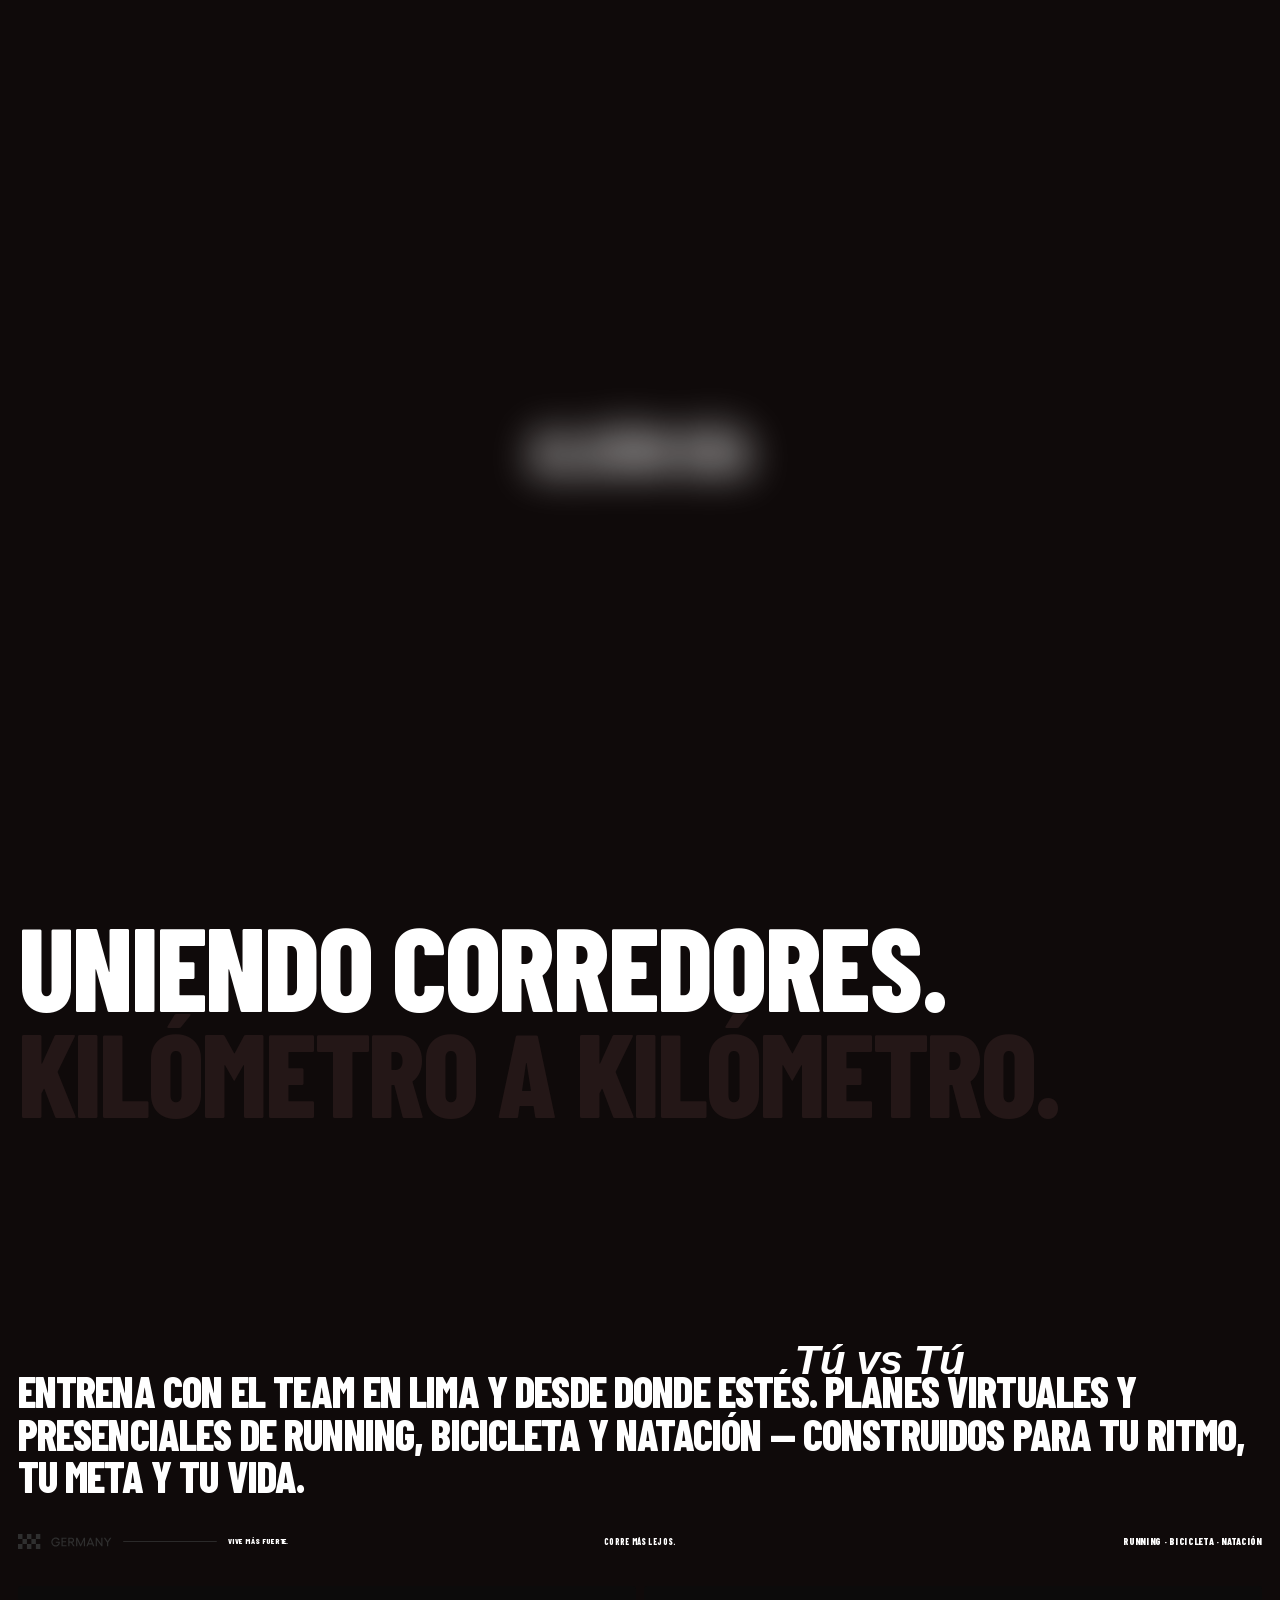
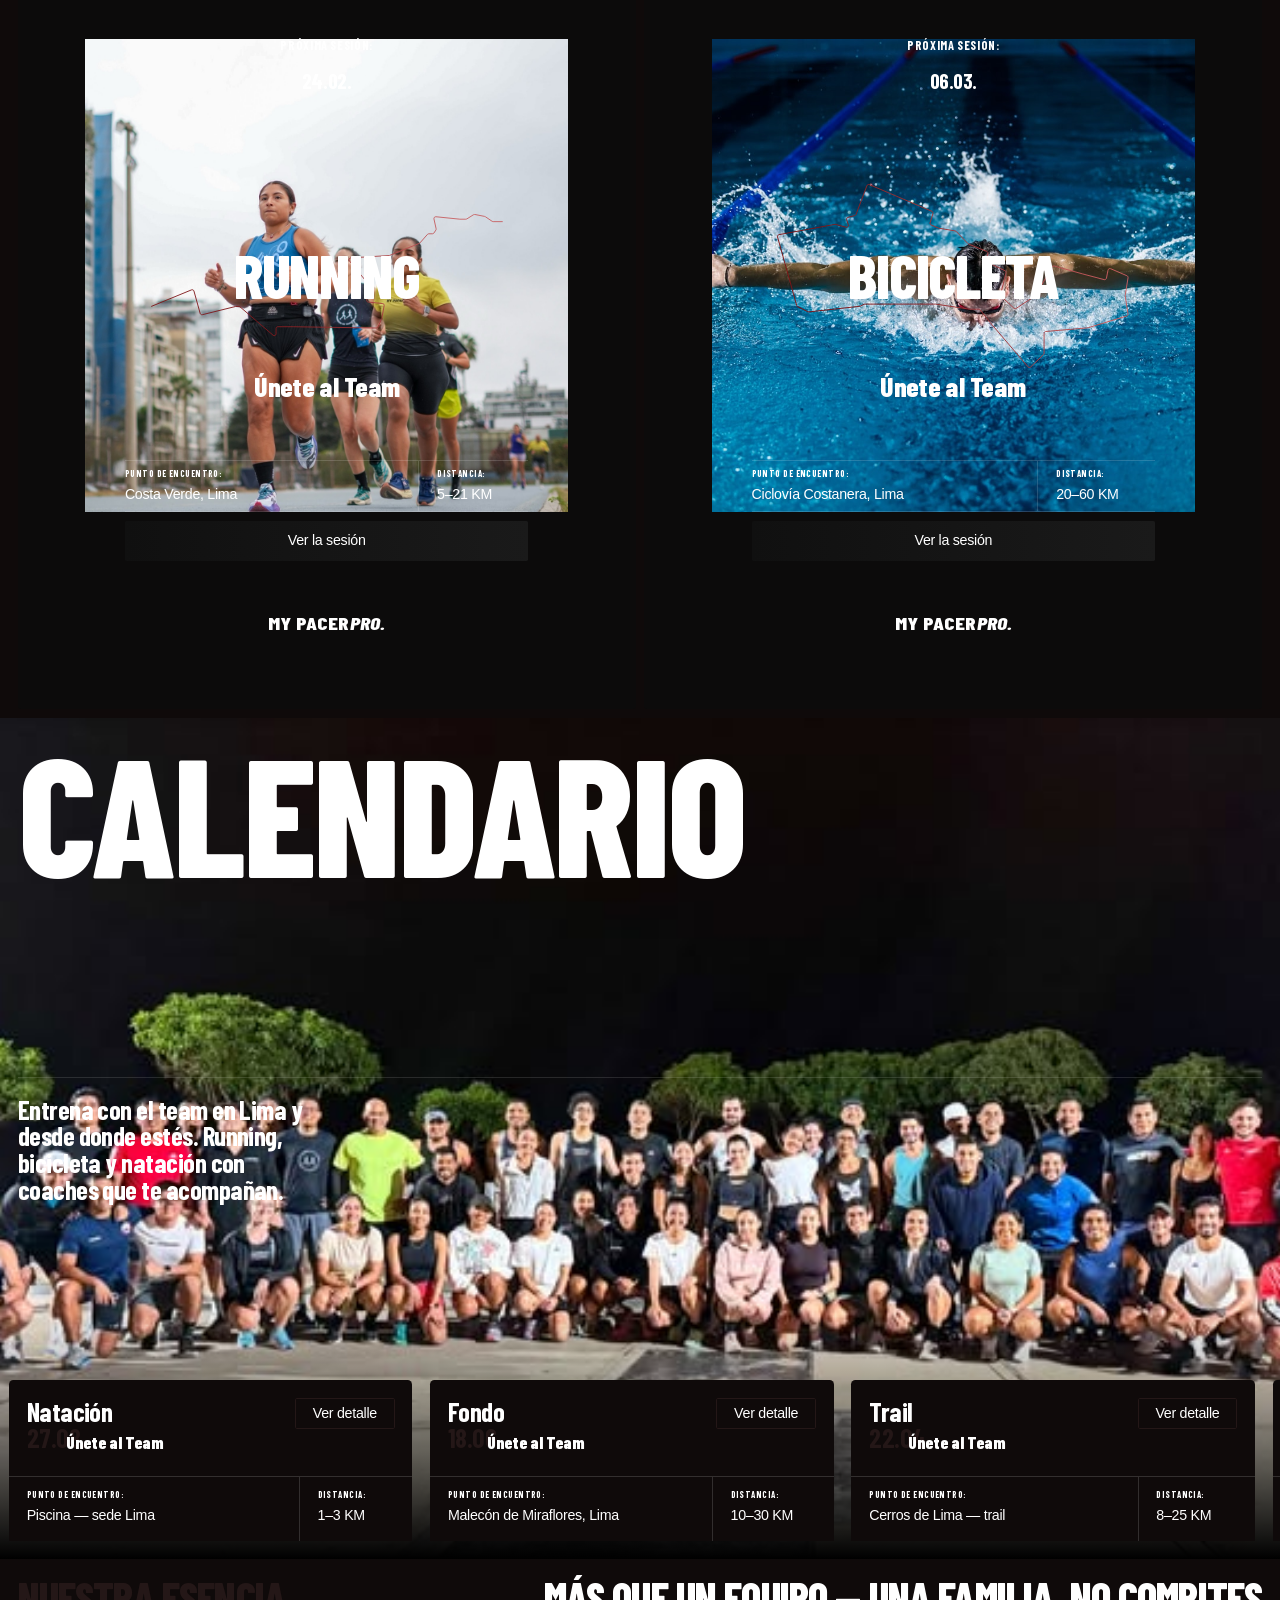
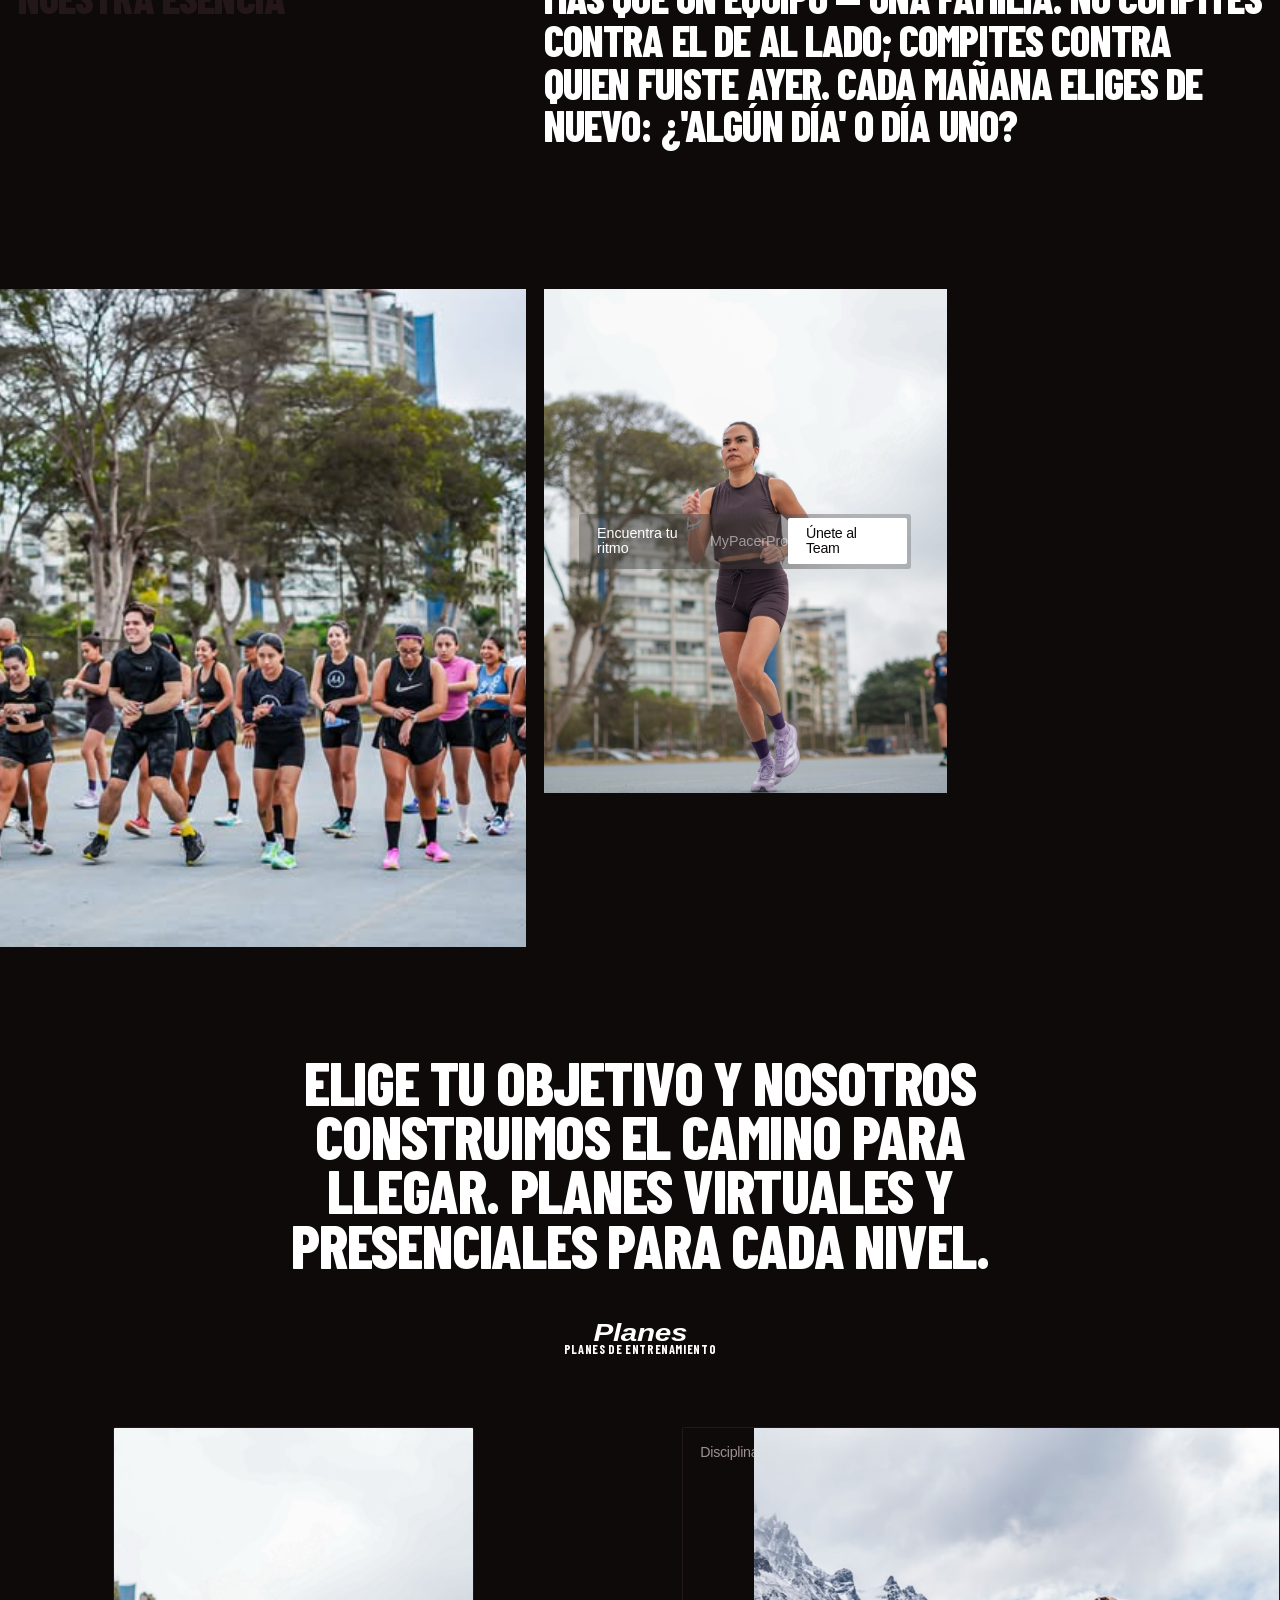
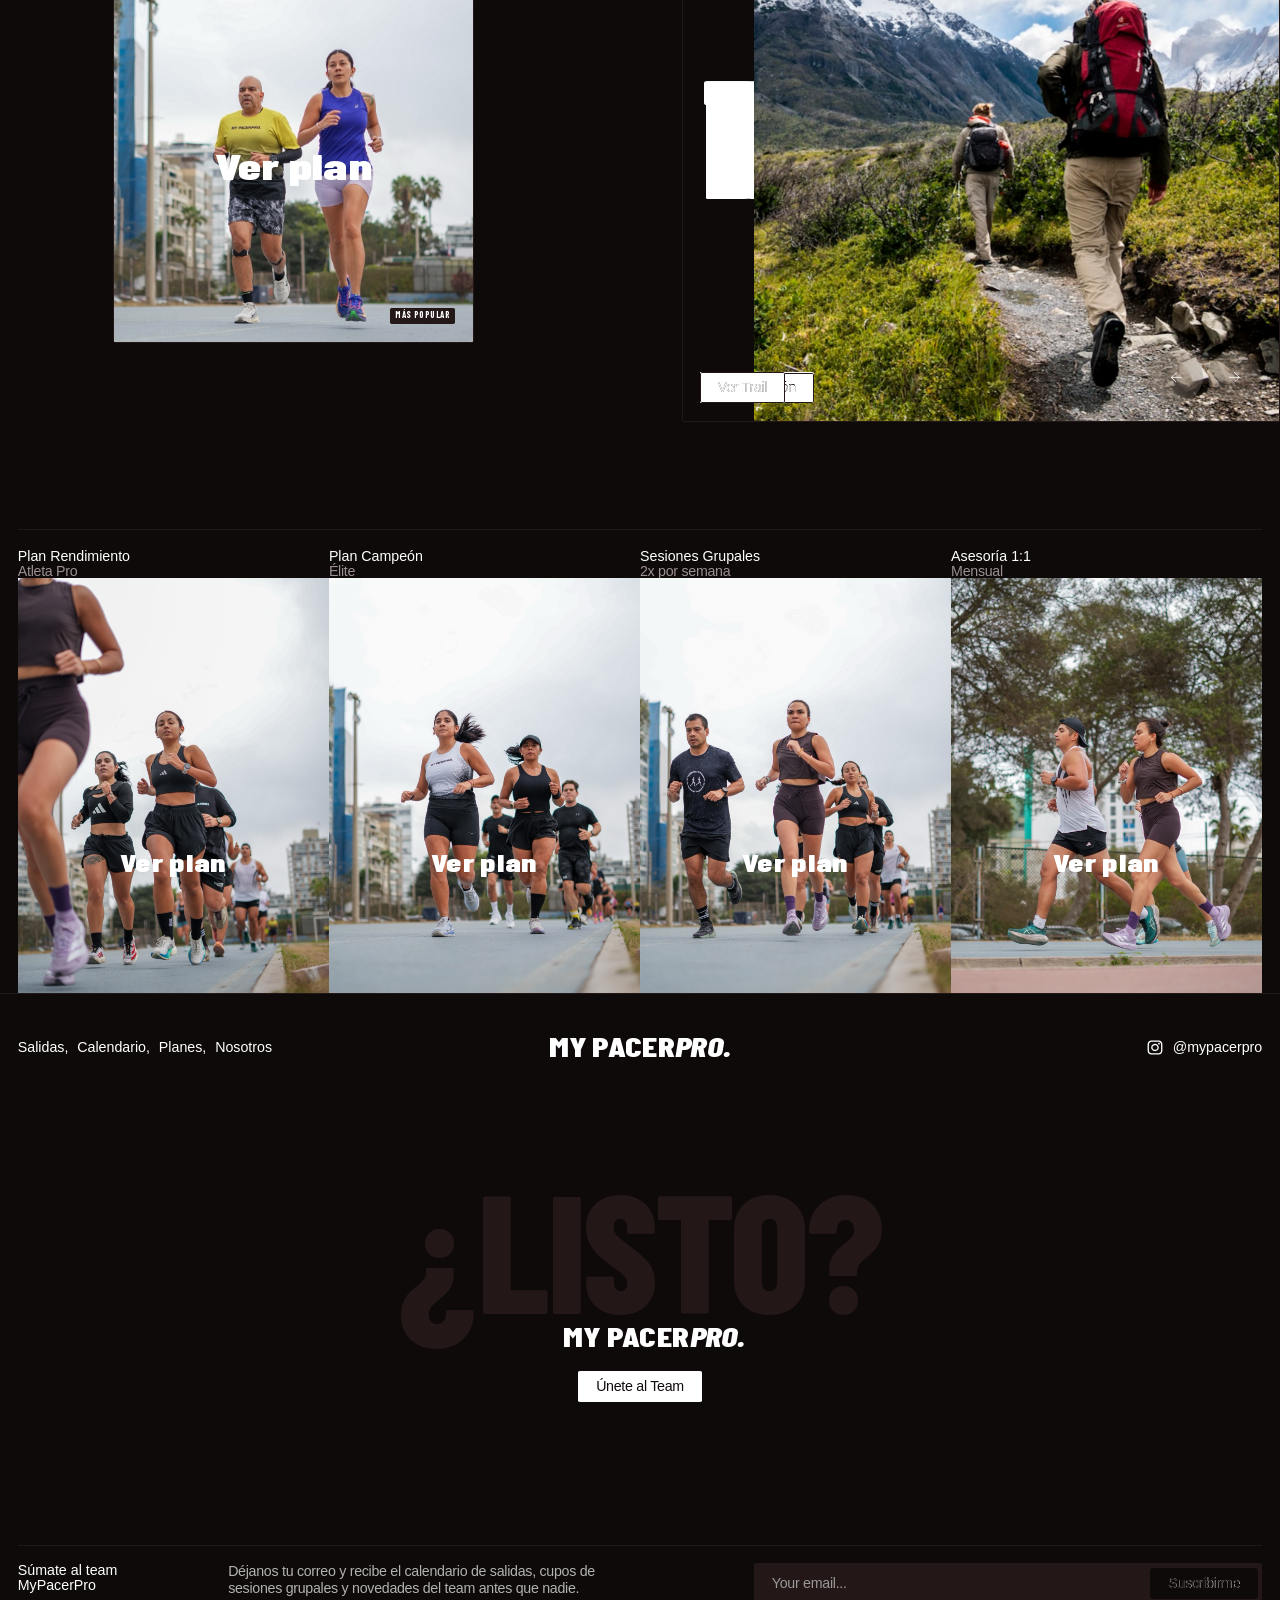
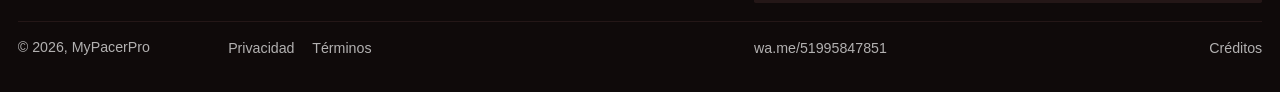
==== index.html @ 07d59f3d "Prepare for GitHub Pages Asset filenames inherited from Webflow's CDN carried spaces, parentheses, a" ====
<!doctype html>
<meta charset="utf-8">
<title>MyPacerPro</title>
<link rel="icon" type="image/svg+xml" href="brand/favicon.svg">
<meta http-equiv="refresh" content="0; url=www/index.html">
<link rel="canonical" href="www/index.html">
<style>
  html{background:#0F0A0A;color:#fff;font:16px/1.5 system-ui,sans-serif}
  body{display:grid;place-items:center;min-height:100vh;margin:0}
  a{color:#DC2626}
</style>
<p>Redirigiendo a <a href="www/index.html">MyPacerPro</a>…</p>
<script>location.replace('www/index.html');</script>
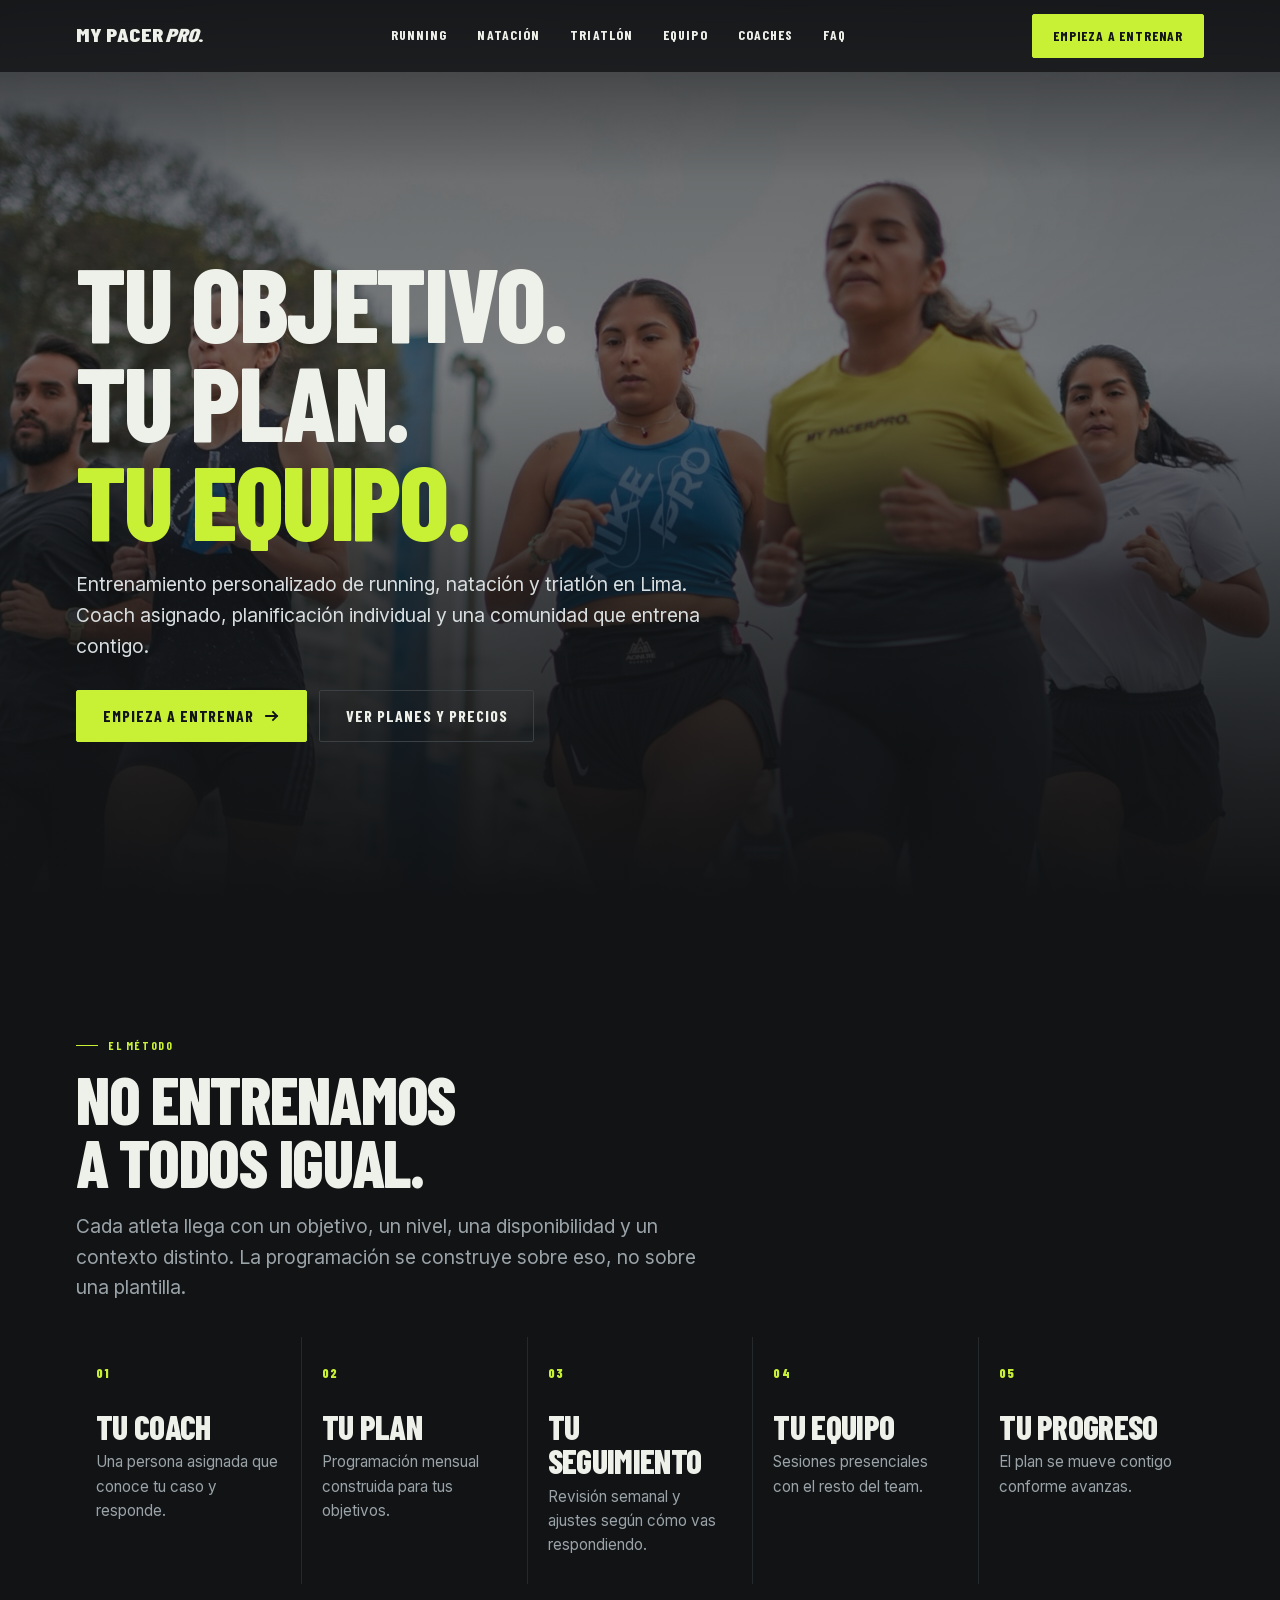
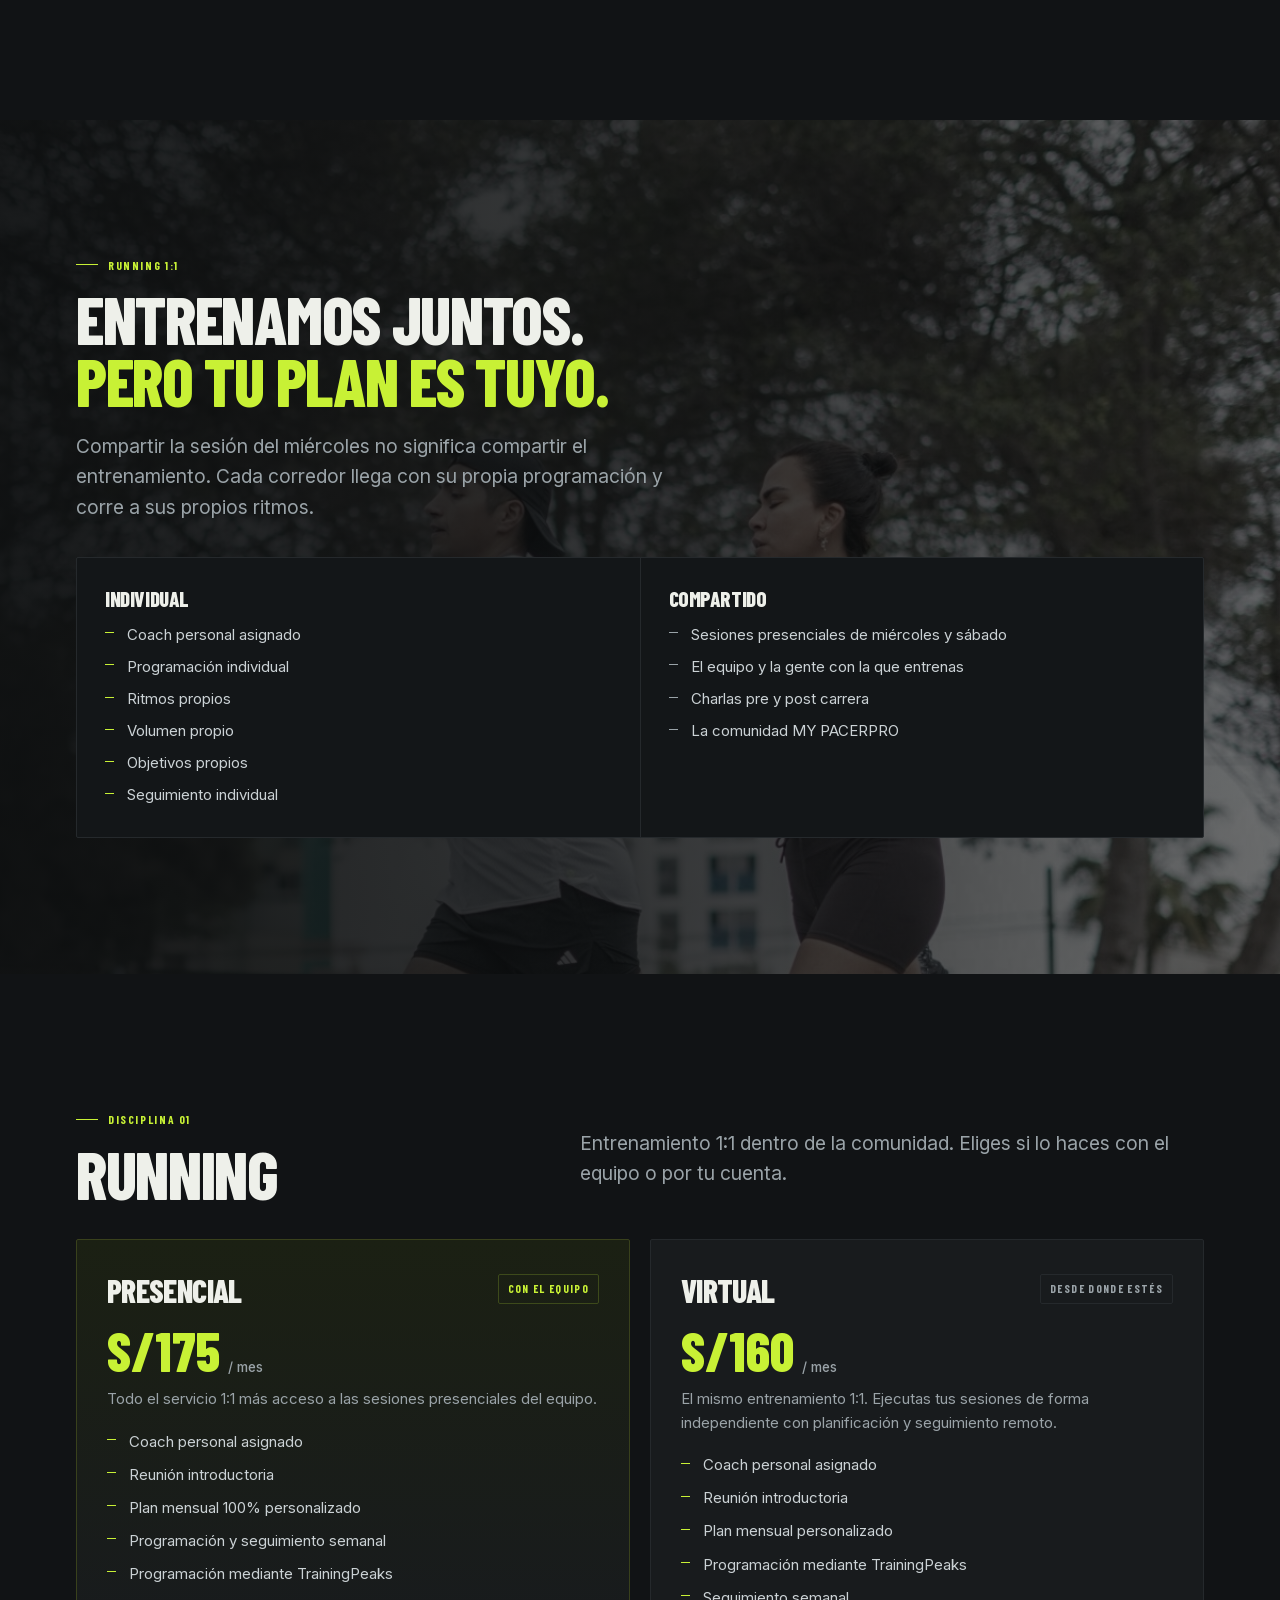
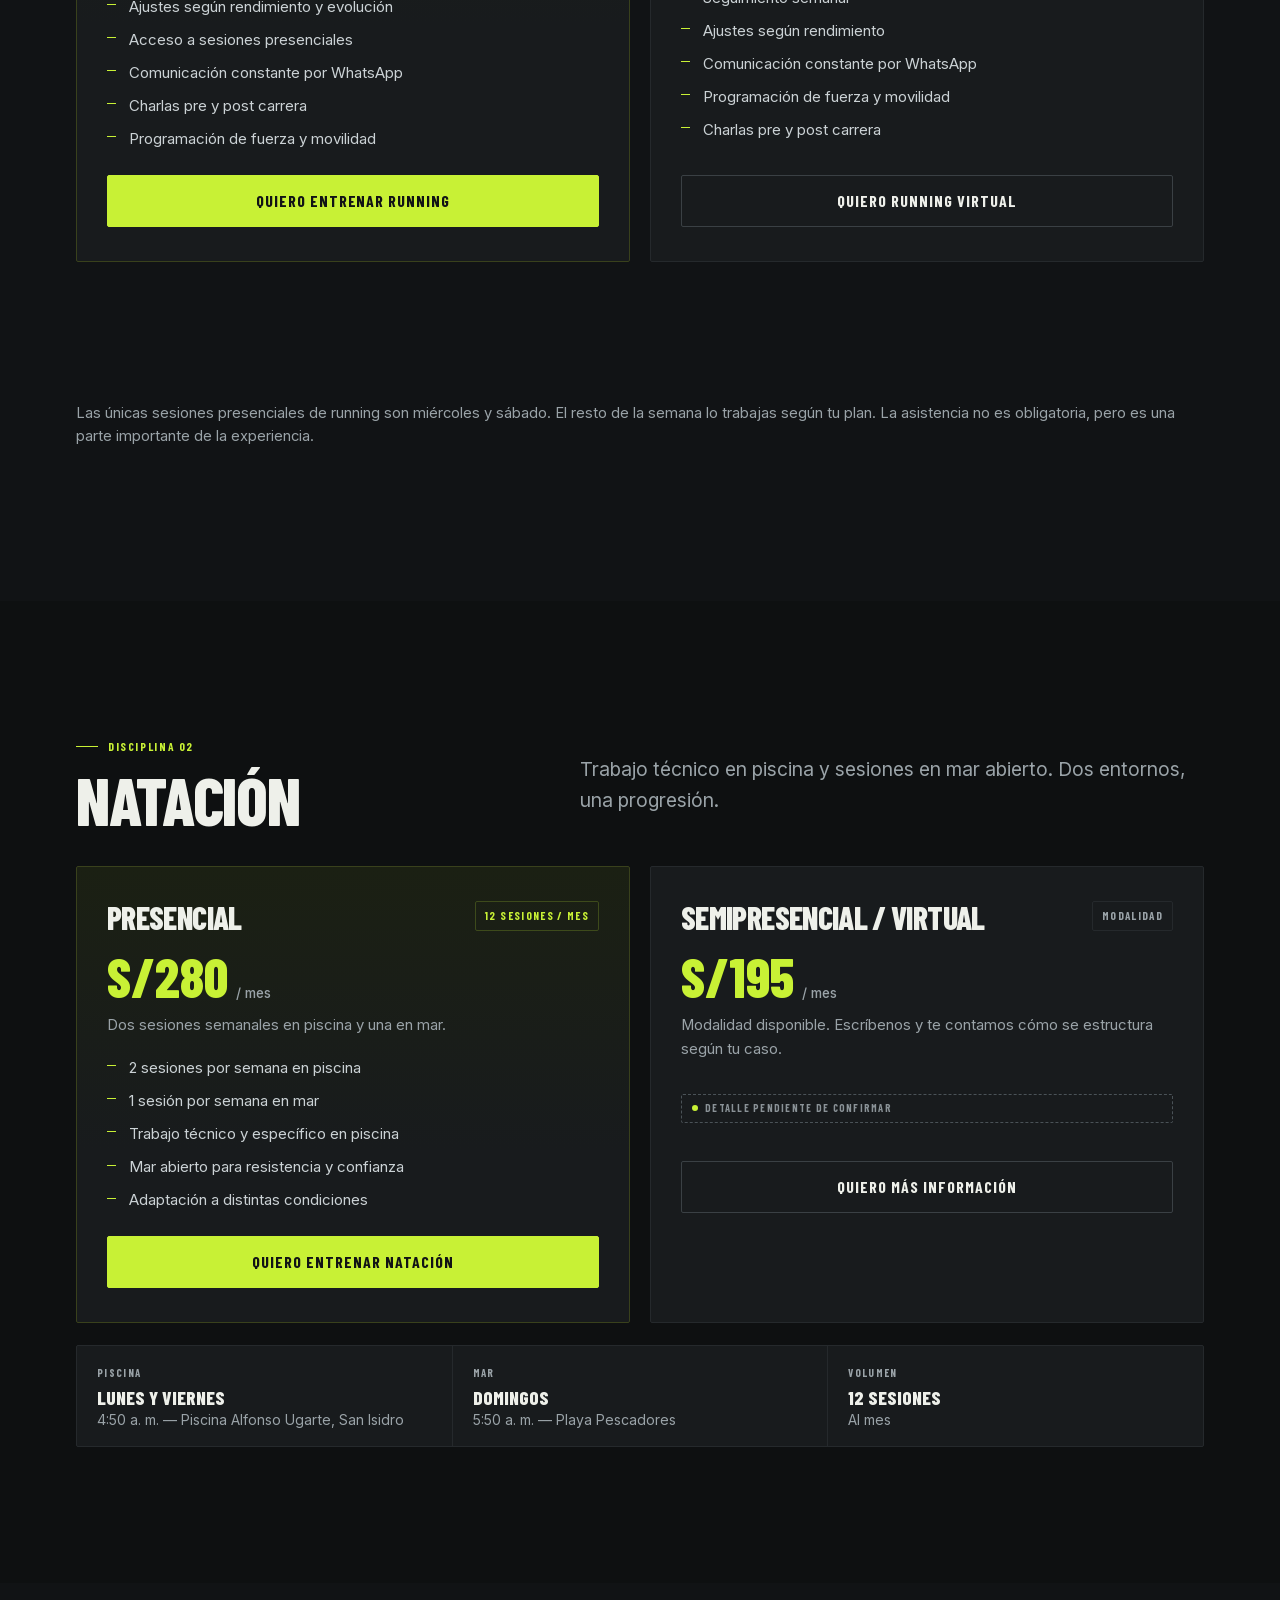
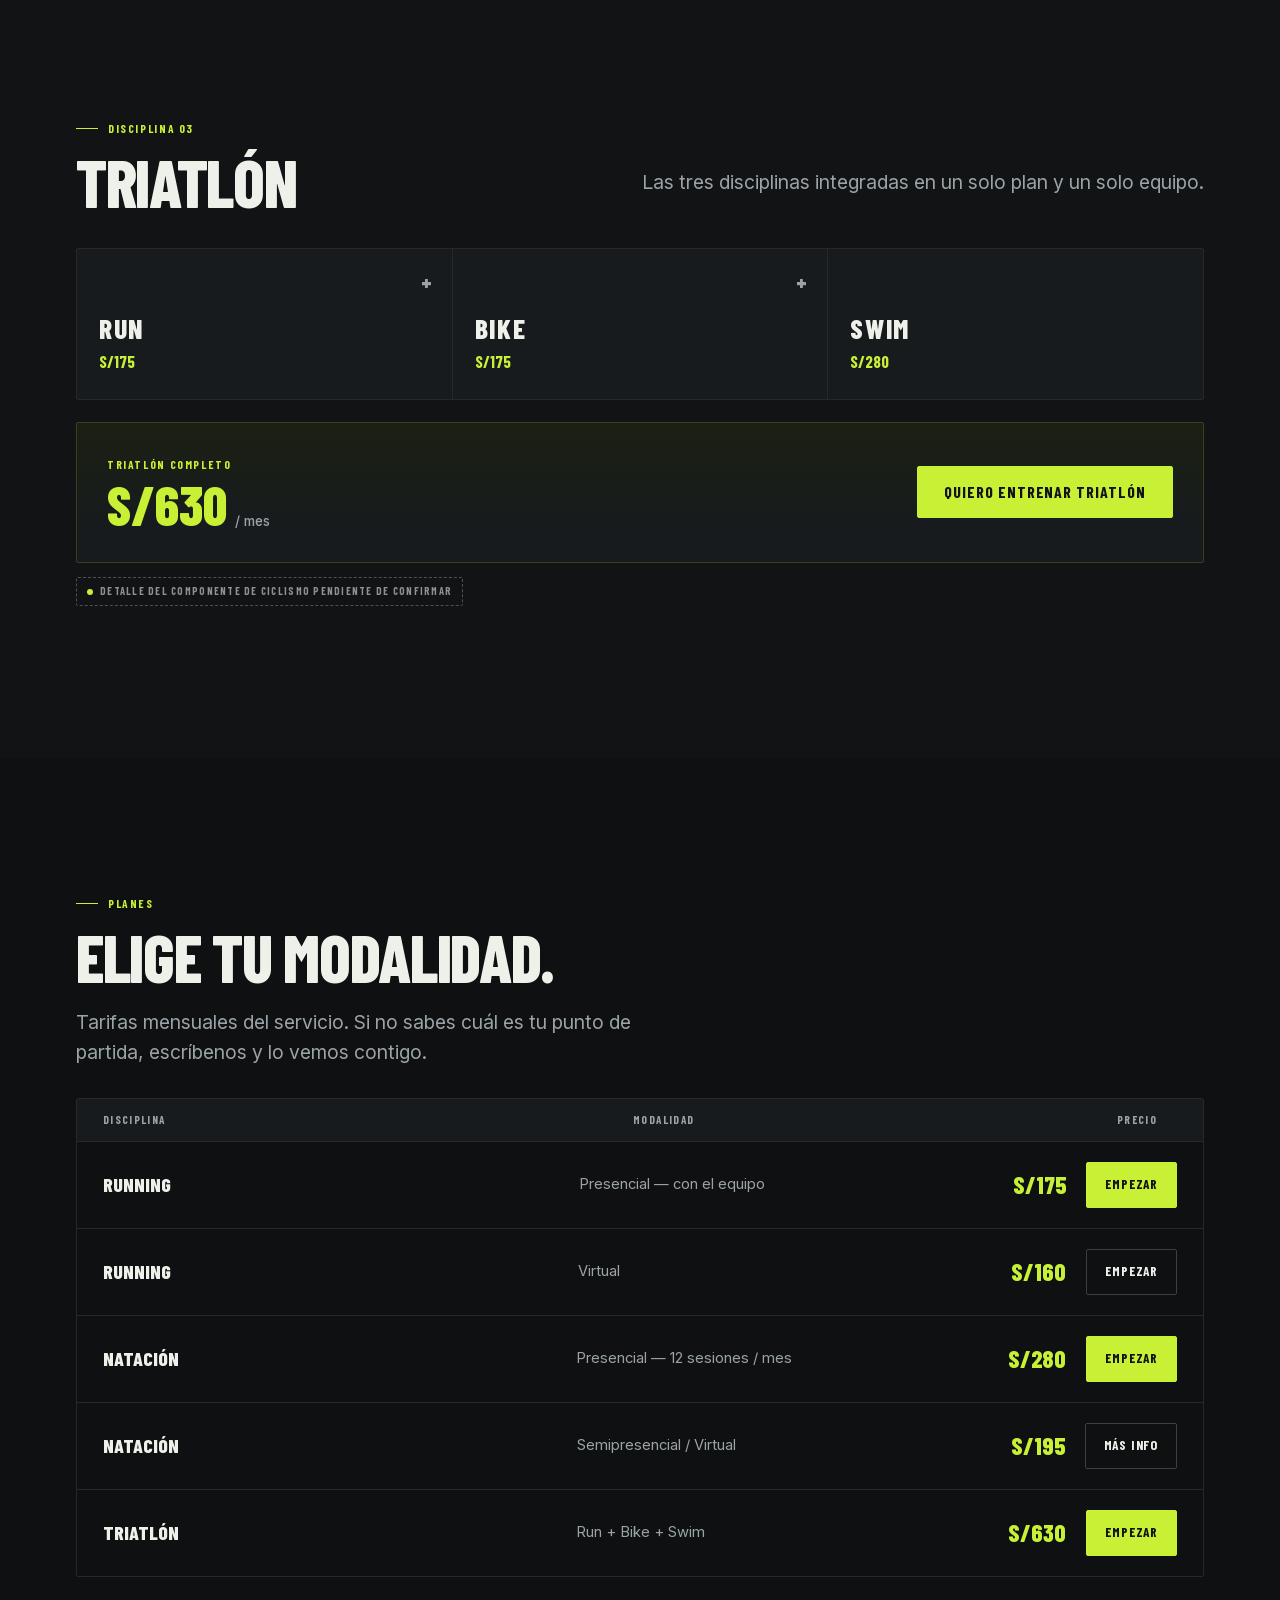
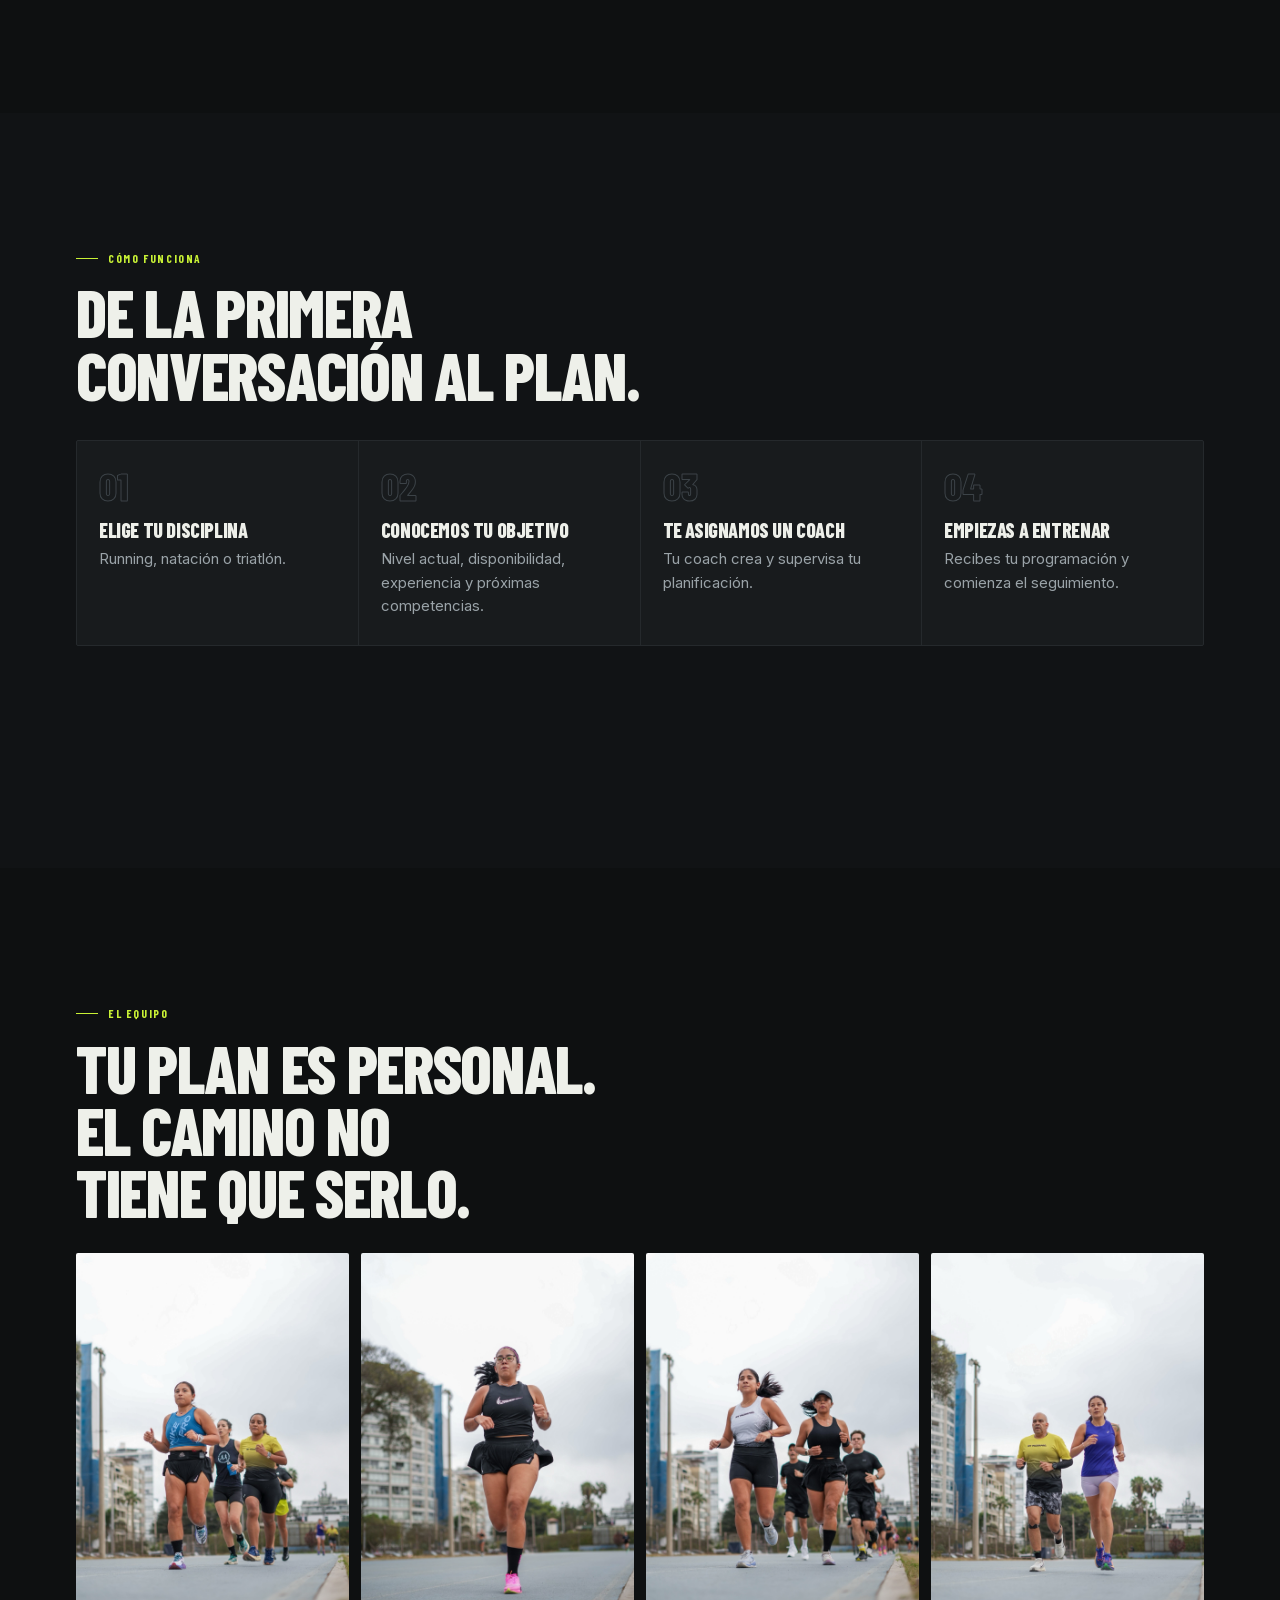
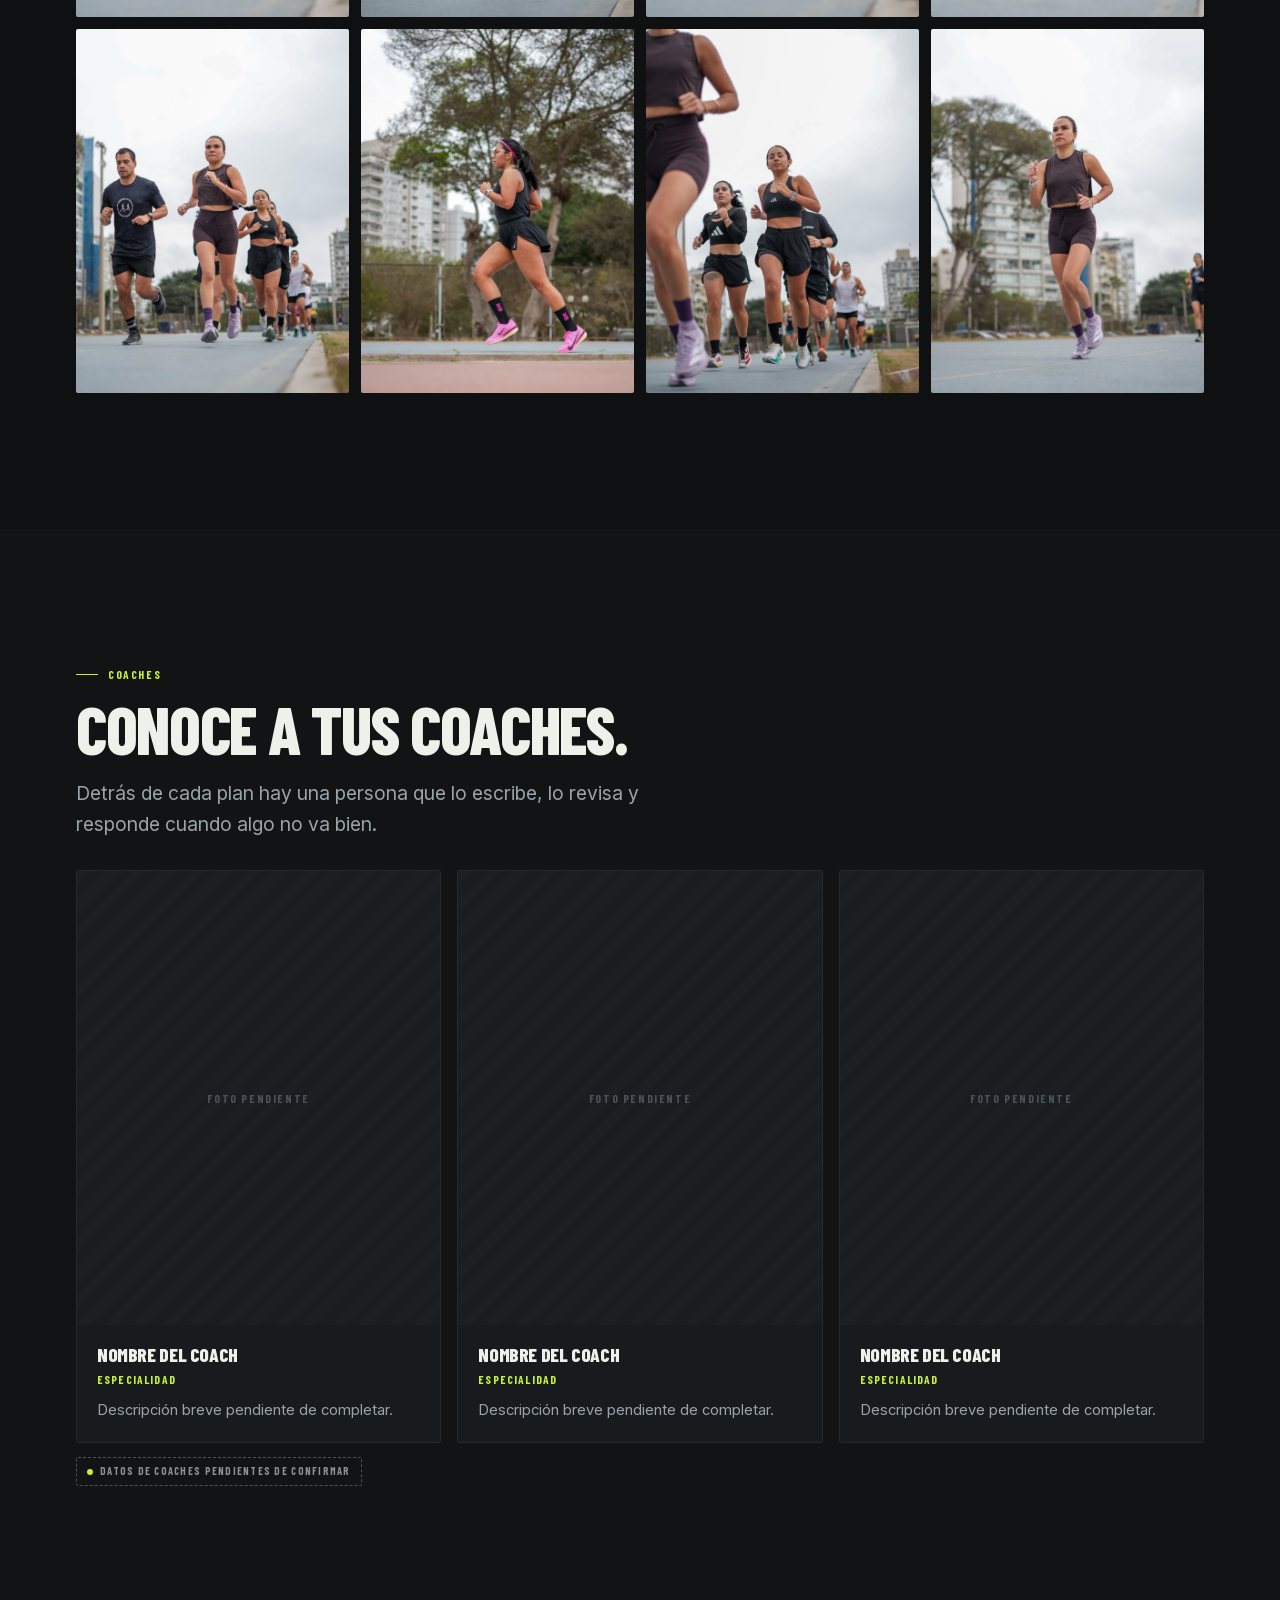
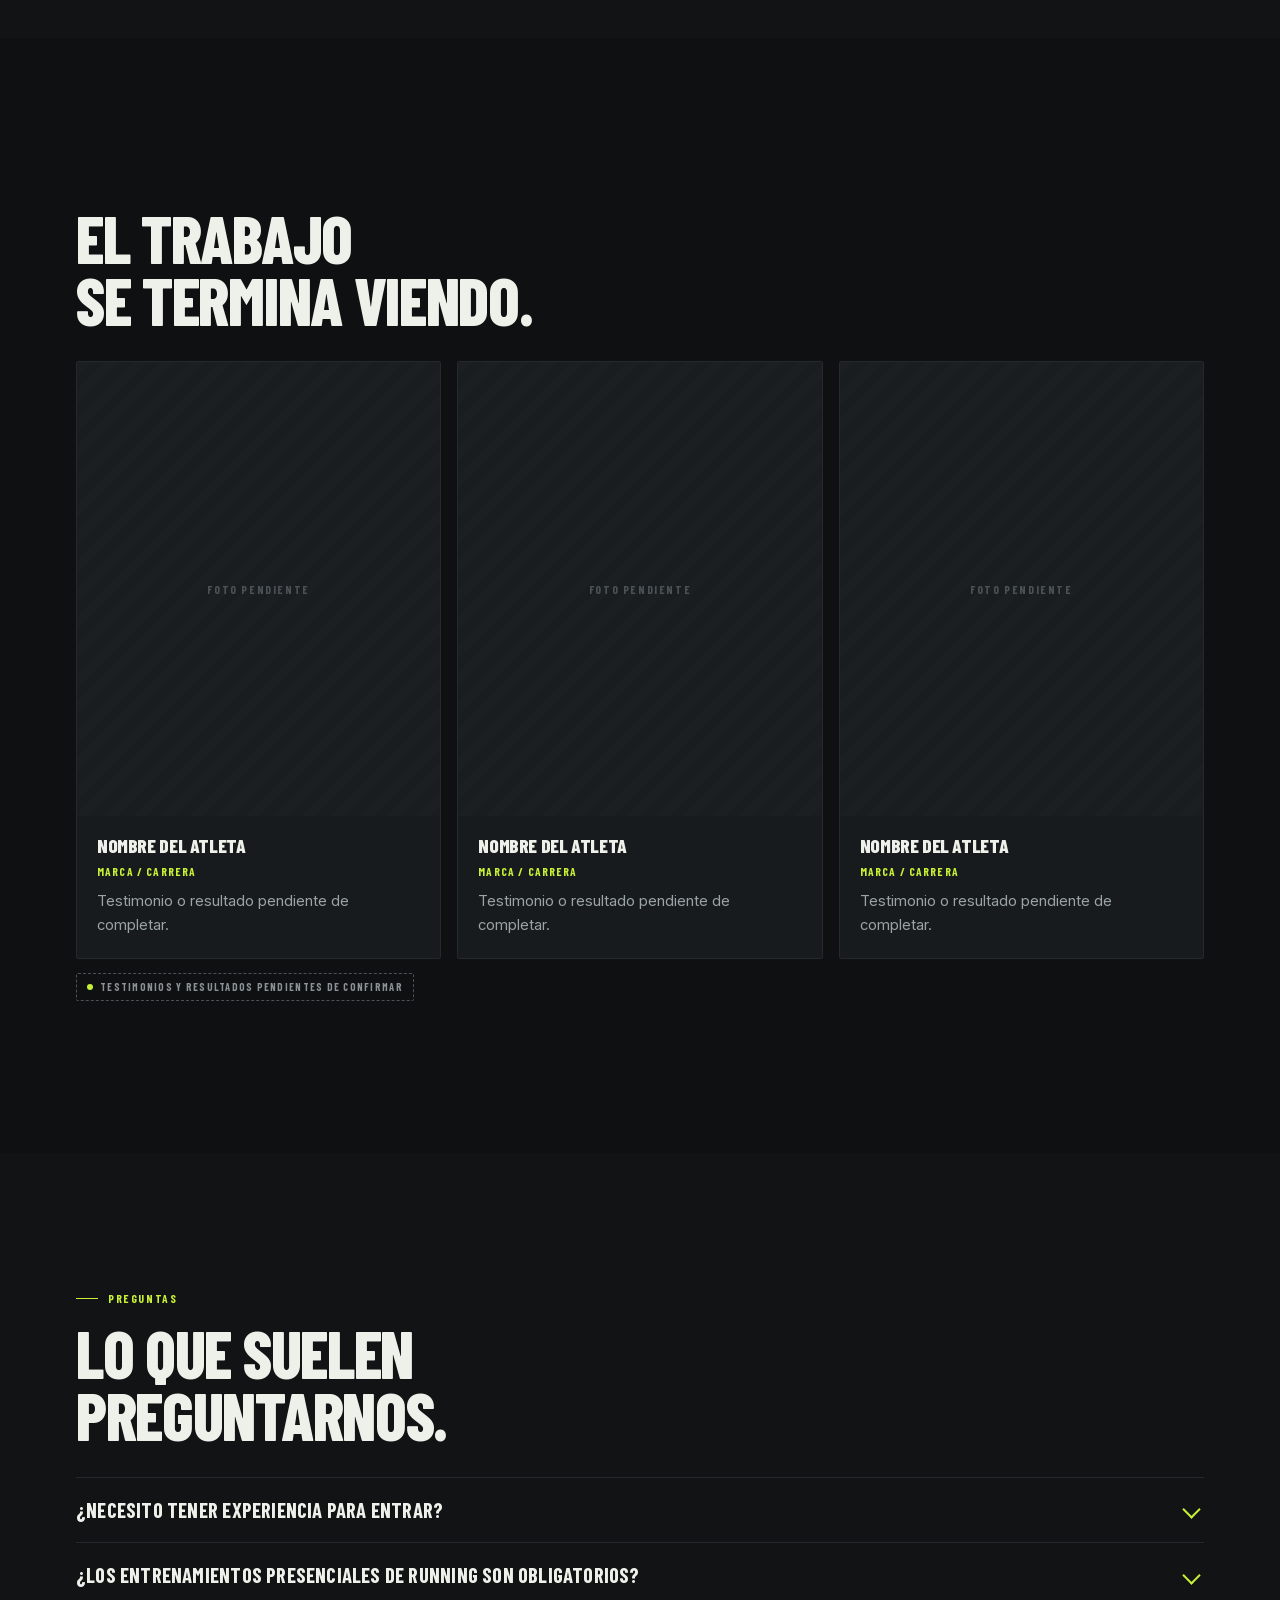
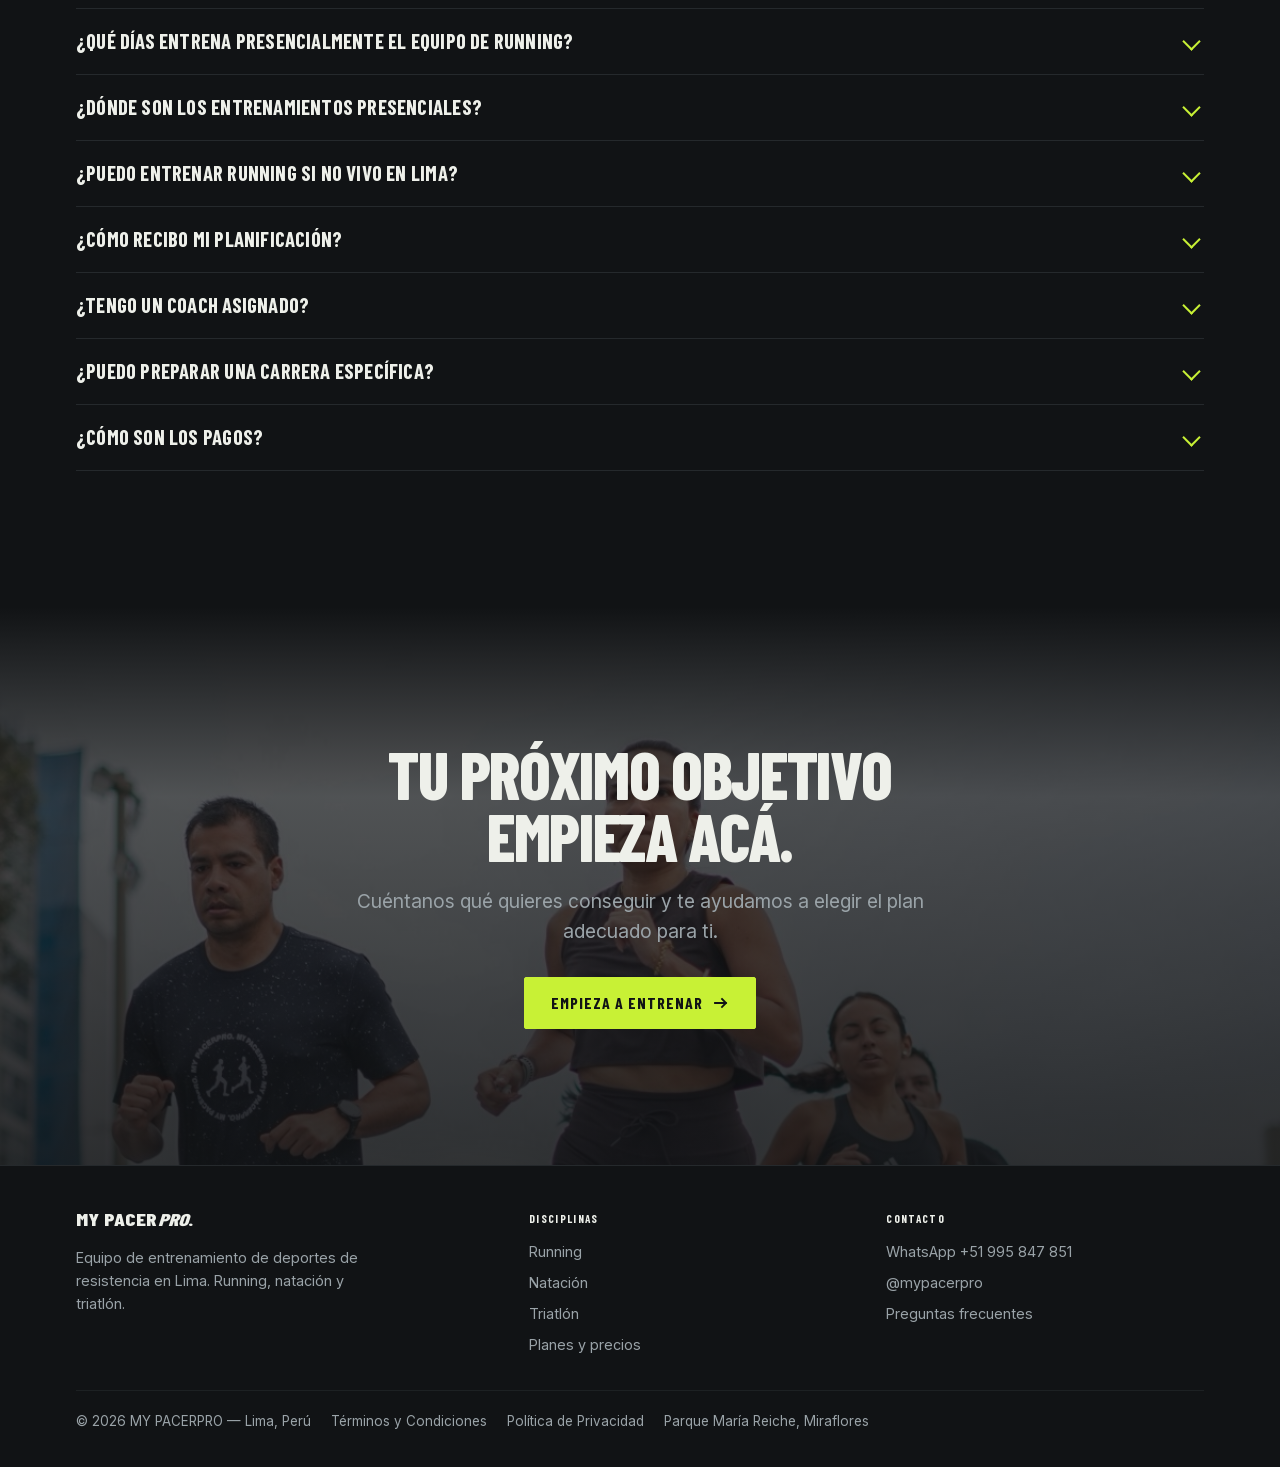
==== commit 7aee7a9e: "Publica la web oficial de MY PACERPRO Reemplaza el contenido del repositorio con la home construida " ====
--- a/index.html
+++ b/index.html
@@ -1,13 +1,540 @@
 <!doctype html>
+<html lang="es-PE">
+<head>
 <meta charset="utf-8">
-<title>MyPacerPro</title>
-<link rel="icon" type="image/svg+xml" href="brand/favicon.svg">
-<meta http-equiv="refresh" content="0; url=www/index.html">
-<link rel="canonical" href="www/index.html">
-<style>
-  html{background:#0F0A0A;color:#fff;font:16px/1.5 system-ui,sans-serif}
-  body{display:grid;place-items:center;min-height:100vh;margin:0}
-  a{color:#DC2626}
-</style>
-<p>Redirigiendo a <a href="www/index.html">MyPacerPro</a>…</p>
-<script>location.replace('www/index.html');</script>
+<meta name="viewport" content="width=device-width, initial-scale=1, viewport-fit=cover">
+<title>MY PACERPRO — Entrenamiento de running, natación y triatlón en Lima</title>
+<meta name="description" content="Coach personal, plan individual y entrenamientos presenciales en Lima. Running, natación y triatlón con programación 1:1, seguimiento semanal y una comunidad que entrena contigo.">
+<meta name="theme-color" content="#111315">
+<link rel="icon" type="image/svg+xml" href="assets/img/favicon.svg">
+<link rel="canonical" href="https://www.mypacerpro.com/">
+
+<meta property="og:type" content="website">
+<meta property="og:locale" content="es_PE">
+<meta property="og:site_name" content="MY PACERPRO">
+<meta property="og:title" content="MY PACERPRO — Entrenamiento de running, natación y triatlón en Lima">
+<meta property="og:description" content="Coach personal, plan individual y entrenamientos presenciales en Lima. No entrenamos a todos igual.">
+<meta property="og:url" content="https://www.mypacerpro.com/">
+<meta property="og:image" content="https://www.mypacerpro.com/assets/img/mpp-hero.jpg">
+<meta name="twitter:card" content="summary_large_image">
+<meta name="twitter:title" content="MY PACERPRO — Running, natación y triatlón en Lima">
+<meta name="twitter:description" content="Coach personal, plan individual y entrenamientos presenciales en Lima.">
+<meta name="twitter:image" content="https://www.mypacerpro.com/assets/img/mpp-hero.jpg">
+
+<link rel="preload" as="font" type="font/woff2" href="assets/fonts/barlowcondensed-800.woff2" crossorigin>
+<link rel="preload" as="font" type="font/woff2" href="assets/fonts/inter-400.woff2" crossorigin>
+<link rel="preload" as="image" href="assets/img/mpp-hero.jpg" fetchpriority="high">
+<link rel="stylesheet" href="assets/style.css">
+
+<script type="application/ld+json">
+{
+  "@context":"https://schema.org",
+  "@type":"SportsActivityLocation",
+  "name":"MY PACERPRO",
+  "description":"Equipo de entrenamiento de deportes de resistencia en Lima: running, natación y triatlón con coach personal y plan individual.",
+  "url":"https://www.mypacerpro.com/",
+  "telephone":"+51995847851",
+  "sameAs":["https://www.instagram.com/mypacerpro/"],
+  "areaServed":{"@type":"City","name":"Lima","address":{"@type":"PostalAddress","addressCountry":"PE"}},
+  "location":[
+    {"@type":"Place","name":"Parque María Reiche","address":{"@type":"PostalAddress","addressLocality":"Miraflores","addressRegion":"Lima","addressCountry":"PE"}},
+    {"@type":"Place","name":"Piscina Alfonso Ugarte","address":{"@type":"PostalAddress","addressLocality":"San Isidro","addressRegion":"Lima","addressCountry":"PE"}},
+    {"@type":"Place","name":"Playa Pescadores","address":{"@type":"PostalAddress","addressLocality":"Lima","addressCountry":"PE"}}
+  ],
+  "makesOffer":[
+    {"@type":"Offer","name":"Running presencial","price":"175","priceCurrency":"PEN"},
+    {"@type":"Offer","name":"Running virtual","price":"160","priceCurrency":"PEN"},
+    {"@type":"Offer","name":"Natación presencial","price":"280","priceCurrency":"PEN"},
+    {"@type":"Offer","name":"Natación semipresencial","price":"195","priceCurrency":"PEN"},
+    {"@type":"Offer","name":"Triatlón","price":"630","priceCurrency":"PEN"}
+  ]
+}
+</script>
+</head>
+<body>
+
+<a class="skip" href="#main">Saltar al contenido</a>
+
+<!-- ============================ NAV ============================ -->
+<header class="nav" id="nav">
+  <div class="wrap">
+    <a class="nav-logo" href="#top" aria-label="MY PACERPRO — inicio">
+      <img src="assets/img/logo.svg" alt="MY PACERPRO" width="560" height="96">
+    </a>
+
+    <nav class="nav-links" aria-label="Principal">
+      <a href="#running">Running</a>
+      <a href="#natacion">Natación</a>
+      <a href="#triatlon">Triatlón</a>
+      <a href="#comunidad">Equipo</a>
+      <a href="#coaches">Coaches</a>
+      <a href="#faq">FAQ</a>
+    </nav>
+
+    <a class="btn btn-primary nav-cta" href="https://wa.me/51995847851?text=Hola%20MY%20PACERPRO%2C%20quiero%20empezar%20a%20entrenar." target="_blank" rel="noopener">Empieza a entrenar</a>
+
+    <button class="burger" id="burger" aria-expanded="false" aria-controls="menu" aria-label="Abrir menú">
+      <span></span><span></span><span></span>
+    </button>
+  </div>
+</header>
+
+<div class="menu" id="menu" hidden>
+  <nav aria-label="Menú móvil">
+    <a href="#running">Running</a>
+    <a href="#natacion">Natación</a>
+    <a href="#triatlon">Triatlón</a>
+    <a href="#planes">Planes</a>
+    <a href="#comunidad">Equipo</a>
+    <a href="#coaches">Coaches</a>
+    <a href="#faq">FAQ</a>
+  </nav>
+  <div class="menu-foot">
+    <a class="btn btn-primary" href="https://wa.me/51995847851?text=Hola%20MY%20PACERPRO%2C%20quiero%20empezar%20a%20entrenar." target="_blank" rel="noopener">Empieza a entrenar</a>
+    <a class="btn btn-ghost" href="https://www.instagram.com/mypacerpro/" target="_blank" rel="noopener">@mypacerpro</a>
+  </div>
+</div>
+
+<main id="main">
+
+<!-- ============================ HERO ============================ -->
+<section class="hero" id="top">
+  <div class="hero-media">
+    <img src="assets/img/mpp-hero.jpg" alt="Atletas de MY PACERPRO entrenando en grupo en la Costa Verde, Lima" width="1500" height="2000" fetchpriority="high">
+  </div>
+  <div class="wrap hero-inner">
+    <h1 class="rise">Tu objetivo.<br>Tu plan.<br><em>Tu equipo.</em></h1>
+    <p class="lede rise d1">Entrenamiento personalizado de running, natación y triatlón en Lima. Coach asignado, planificación individual y una comunidad que entrena contigo.</p>
+    <div class="hero-actions rise d2">
+      <a class="btn btn-primary btn-block" href="https://wa.me/51995847851?text=Hola%20MY%20PACERPRO%2C%20quiero%20empezar%20a%20entrenar." target="_blank" rel="noopener">
+        Empieza a entrenar
+        <svg class="arrow" viewBox="0 0 16 16" fill="none" aria-hidden="true"><path d="M2 8h11M9 4l4 4-4 4" stroke="currentColor" stroke-width="1.8" stroke-linecap="square"/></svg>
+      </a>
+      <a class="btn btn-ghost btn-block" href="#planes">Ver planes y precios</a>
+    </div>
+    <p class="hero-disc rise d3"><b>Running</b> <i>·</i> <b>Natación</b> <i>·</i> <b>Triatlón</b></p>
+  </div>
+</section>
+
+<!-- ============================ MÉTODO ============================ -->
+<section class="band" id="metodo">
+  <div class="wrap">
+    <p class="kicker rise">El método</p>
+    <h2 class="rise">No entrenamos<br>a todos igual.</h2>
+    <p class="lede rise d1" style="margin-top:18px">Cada atleta llega con un objetivo, un nivel, una disponibilidad y un contexto distinto. La programación se construye sobre eso, no sobre una plantilla.</p>
+
+    <ol class="flow rise d2">
+      <li><span class="n">01</span><div><h3>Tu coach</h3><p>Una persona asignada que conoce tu caso y responde.</p></div></li>
+      <li><span class="n">02</span><div><h3>Tu plan</h3><p>Programación mensual construida para tus objetivos.</p></div></li>
+      <li><span class="n">03</span><div><h3>Tu seguimiento</h3><p>Revisión semanal y ajustes según cómo vas respondiendo.</p></div></li>
+      <li><span class="n">04</span><div><h3>Tu equipo</h3><p>Sesiones presenciales con el resto del team.</p></div></li>
+      <li><span class="n">05</span><div><h3>Tu progreso</h3><p>El plan se mueve contigo conforme avanzas.</p></div></li>
+    </ol>
+  </div>
+</section>
+
+<!-- ============================ 1:1 ============================ -->
+<section class="band solo" id="uno-a-uno">
+  <div class="solo-media">
+    <img src="assets/img/mpp-pair-side.jpg" alt="Dos corredoras de MY PACERPRO entrenando juntas a ritmo conversado" width="1200" height="1600" loading="lazy">
+  </div>
+  <div class="wrap">
+    <p class="kicker rise">Running 1:1</p>
+    <h2 class="rise">Entrenamos juntos.<br><em>Pero tu plan es tuyo.</em></h2>
+    <p class="lede rise d1" style="margin-top:18px">Compartir la sesión del miércoles no significa compartir el entrenamiento. Cada corredor llega con su propia programación y corre a sus propios ritmos.</p>
+
+    <div class="split rise d2">
+      <div>
+        <h3>Individual</h3>
+        <ul>
+          <li>Coach personal asignado</li>
+          <li>Programación individual</li>
+          <li>Ritmos propios</li>
+          <li>Volumen propio</li>
+          <li>Objetivos propios</li>
+          <li>Seguimiento individual</li>
+        </ul>
+      </div>
+      <div>
+        <h3>Compartido</h3>
+        <ul class="shared">
+          <li>Sesiones presenciales de miércoles y sábado</li>
+          <li>El equipo y la gente con la que entrenas</li>
+          <li>Charlas pre y post carrera</li>
+          <li>La comunidad MY PACERPRO</li>
+        </ul>
+      </div>
+    </div>
+  </div>
+</section>
+
+<!-- ============================ RUNNING ============================ -->
+<section class="band" id="running">
+  <div class="wrap">
+    <div class="disc-head">
+      <div>
+        <p class="kicker rise">Disciplina 01</p>
+        <h2 class="rise">Running</h2>
+      </div>
+      <p class="lede rise d1">Entrenamiento 1:1 dentro de la comunidad. Eliges si lo haces con el equipo o por tu cuenta.</p>
+    </div>
+
+    <div class="plans">
+      <!-- presencial -->
+      <article class="plan feature rise">
+        <div class="plan-top">
+          <h3>Presencial</h3>
+          <span class="mode on">Con el equipo</span>
+        </div>
+        <p class="price">S/175 <small>/ mes</small></p>
+        <p class="plan-note">Todo el servicio 1:1 más acceso a las sesiones presenciales del equipo.</p>
+        <ul class="feats">
+          <li>Coach personal asignado</li>
+          <li>Reunión introductoria</li>
+          <li>Plan mensual 100% personalizado</li>
+          <li>Programación y seguimiento semanal</li>
+          <li>Programación mediante TrainingPeaks</li>
+          <li>Ajustes según rendimiento y evolución</li>
+          <li>Acceso a sesiones presenciales</li>
+          <li>Comunicación constante por WhatsApp</li>
+          <li>Charlas pre y post carrera</li>
+          <li>Programación de fuerza y movilidad</li>
+        </ul>
+        <a class="btn btn-primary btn-block" href="https://wa.me/51995847851?text=Hola%20MY%20PACERPRO%2C%20quiero%20entrenar%20Running%20presencial%20(S%2F175)." target="_blank" rel="noopener">Quiero entrenar running</a>
+      </article>
+
+      <!-- virtual -->
+      <article class="plan rise d1">
+        <div class="plan-top">
+          <h3>Virtual</h3>
+          <span class="mode">Desde donde estés</span>
+        </div>
+        <p class="price">S/160 <small>/ mes</small></p>
+        <p class="plan-note">El mismo entrenamiento 1:1. Ejecutas tus sesiones de forma independiente con planificación y seguimiento remoto.</p>
+        <ul class="feats">
+          <li>Coach personal asignado</li>
+          <li>Reunión introductoria</li>
+          <li>Plan mensual personalizado</li>
+          <li>Programación mediante TrainingPeaks</li>
+          <li>Seguimiento semanal</li>
+          <li>Ajustes según rendimiento</li>
+          <li>Comunicación constante por WhatsApp</li>
+          <li>Programación de fuerza y movilidad</li>
+          <li>Charlas pre y post carrera</li>
+        </ul>
+        <a class="btn btn-ghost btn-block" href="https://wa.me/51995847851?text=Hola%20MY%20PACERPRO%2C%20quiero%20Running%20virtual%20(S%2F160)." target="_blank" rel="noopener">Quiero running virtual</a>
+      </article>
+    </div>
+
+    <dl class="facts rise d2">
+      <div><dt>Miércoles</dt><dd>4:50 a. m.<span>Puntual</span></dd></div>
+      <div><dt>Sábados — fondo</dt><dd>4:50 a. m.<span>Puntual</span></dd></div>
+      <div><dt>Punto de encuentro</dt><dd>Parque María Reiche<span>Miraflores, Lima</span></dd></div>
+    </dl>
+    <p class="muted rise d3" style="margin-top:16px;font-size:.92rem">Las únicas sesiones presenciales de running son miércoles y sábado. El resto de la semana lo trabajas según tu plan. La asistencia no es obligatoria, pero es una parte importante de la experiencia.</p>
+  </div>
+</section>
+
+<!-- ============================ NATACIÓN ============================ -->
+<section class="band" id="natacion" style="background:#0E1011">
+  <div class="wrap">
+    <div class="disc-head">
+      <div>
+        <p class="kicker rise">Disciplina 02</p>
+        <h2 class="rise">Natación</h2>
+      </div>
+      <p class="lede rise d1">Trabajo técnico en piscina y sesiones en mar abierto. Dos entornos, una progresión.</p>
+    </div>
+
+    <div class="plans">
+      <article class="plan feature rise">
+        <div class="plan-top">
+          <h3>Presencial</h3>
+          <span class="mode on">12 sesiones / mes</span>
+        </div>
+        <p class="price">S/280 <small>/ mes</small></p>
+        <p class="plan-note">Dos sesiones semanales en piscina y una en mar.</p>
+        <ul class="feats">
+          <li>2 sesiones por semana en piscina</li>
+          <li>1 sesión por semana en mar</li>
+          <li>Trabajo técnico y específico en piscina</li>
+          <li>Mar abierto para resistencia y confianza</li>
+          <li>Adaptación a distintas condiciones</li>
+        </ul>
+        <a class="btn btn-primary btn-block" href="https://wa.me/51995847851?text=Hola%20MY%20PACERPRO%2C%20quiero%20entrenar%20Nataci%C3%B3n%20presencial%20(S%2F280)." target="_blank" rel="noopener">Quiero entrenar natación</a>
+      </article>
+
+      <article class="plan rise d1">
+        <div class="plan-top">
+          <h3>Semipresencial / Virtual</h3>
+          <span class="mode">Modalidad</span>
+        </div>
+        <p class="price">S/195 <small>/ mes</small></p>
+        <p class="plan-note">Modalidad disponible. Escríbenos y te contamos cómo se estructura según tu caso.</p>
+        <p class="todo">Detalle pendiente de confirmar</p>
+        <a class="btn btn-ghost btn-block" style="margin-top:22px" href="https://wa.me/51995847851?text=Hola%20MY%20PACERPRO%2C%20quiero%20informaci%C3%B3n%20sobre%20Nataci%C3%B3n%20semipresencial%20(S%2F195)." target="_blank" rel="noopener">Quiero más información</a>
+      </article>
+    </div>
+
+    <dl class="facts rise d2">
+      <div><dt>Piscina</dt><dd>Lunes y viernes<span>4:50 a. m. — Piscina Alfonso Ugarte, San Isidro</span></dd></div>
+      <div><dt>Mar</dt><dd>Domingos<span>5:50 a. m. — Playa Pescadores</span></dd></div>
+      <div><dt>Volumen</dt><dd>12 sesiones<span>Al mes</span></dd></div>
+    </dl>
+  </div>
+</section>
+
+<!-- ============================ TRIATLÓN ============================ -->
+<section class="band" id="triatlon">
+  <div class="wrap">
+    <div class="disc-head">
+      <div>
+        <p class="kicker rise">Disciplina 03</p>
+        <h2 class="rise">Triatlón</h2>
+      </div>
+      <p class="lede rise d1">Las tres disciplinas integradas en un solo plan y un solo equipo.</p>
+    </div>
+
+    <div class="tri-grid rise d1">
+      <div class="tri-cell"><span class="op">+</span><span class="tag">Run</span><span class="amt">S/175</span></div>
+      <div class="tri-cell"><span class="op">+</span><span class="tag">Bike</span><span class="amt">S/175</span></div>
+      <div class="tri-cell"><span class="tag">Swim</span><span class="amt">S/280</span></div>
+    </div>
+
+    <div class="tri-total rise d2">
+      <div>
+        <p class="kicker plain" style="margin-bottom:4px">Triatlón completo</p>
+        <p class="price">S/630 <small>/ mes</small></p>
+      </div>
+      <a class="btn btn-primary" href="https://wa.me/51995847851?text=Hola%20MY%20PACERPRO%2C%20quiero%20entrenar%20Triatl%C3%B3n%20(S%2F630)." target="_blank" rel="noopener">Quiero entrenar triatlón</a>
+    </div>
+    <p class="todo rise d3">Detalle del componente de ciclismo pendiente de confirmar</p>
+  </div>
+</section>
+
+<!-- ============================ PLANES ============================ -->
+<section class="band" id="planes" style="background:#0E1011">
+  <div class="wrap">
+    <p class="kicker rise">Planes</p>
+    <h2 class="rise">Elige tu modalidad.</h2>
+    <p class="lede rise d1" style="margin-top:18px">Tarifas mensuales del servicio. Si no sabes cuál es tu punto de partida, escríbenos y lo vemos contigo.</p>
+
+    <div class="table rise d2" style="margin-top:30px">
+      <div class="trow head"><span>Disciplina</span><span>Modalidad</span><span>Precio</span><span></span></div>
+
+      <div class="trow">
+        <span class="disc">Running</span>
+        <span class="mod">Presencial — con el equipo</span>
+        <span class="amt">S/175</span>
+        <span class="go"><a class="btn btn-primary" href="https://wa.me/51995847851?text=Hola%20MY%20PACERPRO%2C%20quiero%20Running%20presencial%20(S%2F175)." target="_blank" rel="noopener">Empezar</a></span>
+      </div>
+      <div class="trow">
+        <span class="disc">Running</span>
+        <span class="mod">Virtual</span>
+        <span class="amt">S/160</span>
+        <span class="go"><a class="btn btn-ghost" href="https://wa.me/51995847851?text=Hola%20MY%20PACERPRO%2C%20quiero%20Running%20virtual%20(S%2F160)." target="_blank" rel="noopener">Empezar</a></span>
+      </div>
+      <div class="trow">
+        <span class="disc">Natación</span>
+        <span class="mod">Presencial — 12 sesiones / mes</span>
+        <span class="amt">S/280</span>
+        <span class="go"><a class="btn btn-primary" href="https://wa.me/51995847851?text=Hola%20MY%20PACERPRO%2C%20quiero%20Nataci%C3%B3n%20presencial%20(S%2F280)." target="_blank" rel="noopener">Empezar</a></span>
+      </div>
+      <div class="trow">
+        <span class="disc">Natación</span>
+        <span class="mod">Semipresencial / Virtual</span>
+        <span class="amt">S/195</span>
+        <span class="go"><a class="btn btn-ghost" href="https://wa.me/51995847851?text=Hola%20MY%20PACERPRO%2C%20quiero%20informaci%C3%B3n%20sobre%20Nataci%C3%B3n%20semipresencial%20(S%2F195)." target="_blank" rel="noopener">Más info</a></span>
+      </div>
+      <div class="trow">
+        <span class="disc">Triatlón</span>
+        <span class="mod">Run + Bike + Swim</span>
+        <span class="amt">S/630</span>
+        <span class="go"><a class="btn btn-primary" href="https://wa.me/51995847851?text=Hola%20MY%20PACERPRO%2C%20quiero%20Triatl%C3%B3n%20(S%2F630)." target="_blank" rel="noopener">Empezar</a></span>
+      </div>
+    </div>
+  </div>
+</section>
+
+<!-- ============================ CÓMO FUNCIONA ============================ -->
+<section class="band" id="como-funciona">
+  <div class="wrap">
+    <p class="kicker rise">Cómo funciona</p>
+    <h2 class="rise">De la primera<br>conversación al plan.</h2>
+
+    <div class="steps rise d1">
+      <div class="step"><span class="n">01</span><h3>Elige tu disciplina</h3><p>Running, natación o triatlón.</p></div>
+      <div class="step"><span class="n">02</span><h3>Conocemos tu objetivo</h3><p>Nivel actual, disponibilidad, experiencia y próximas competencias.</p></div>
+      <div class="step"><span class="n">03</span><h3>Te asignamos un coach</h3><p>Tu coach crea y supervisa tu planificación.</p></div>
+      <div class="step"><span class="n">04</span><h3>Empiezas a entrenar</h3><p>Recibes tu programación y comienza el seguimiento.</p></div>
+    </div>
+
+    <div style="margin-top:34px" class="rise d2">
+      <a class="btn btn-primary btn-block" href="https://wa.me/51995847851?text=Hola%20MY%20PACERPRO%2C%20quiero%20empezar%20a%20entrenar." target="_blank" rel="noopener">
+        Empieza a entrenar
+        <svg class="arrow" viewBox="0 0 16 16" fill="none" aria-hidden="true"><path d="M2 8h11M9 4l4 4-4 4" stroke="currentColor" stroke-width="1.8" stroke-linecap="square"/></svg>
+      </a>
+    </div>
+  </div>
+</section>
+
+<!-- ============================ COMUNIDAD ============================ -->
+<section class="band" id="comunidad" style="background:#0E1011">
+  <div class="wrap">
+    <p class="kicker rise">El equipo</p>
+    <h2 class="rise">Tu plan es personal.<br>El camino no<br>tiene que serlo.</h2>
+
+    <div class="gal rise d1">
+      <figure><img src="assets/img/mpp-group-brand.jpg" alt="Grupo de atletas MY PACERPRO corriendo juntos en Lima" width="1200" height="1600" loading="lazy"></figure>
+      <figure><img src="assets/img/mpp-solo-front.jpg" alt="Corredora de MY PACERPRO durante una sesión de pista" width="1200" height="1600" loading="lazy"></figure>
+      <figure><img src="assets/img/mpp-group-three.jpg" alt="Tres atletas del equipo entrenando en la Costa Verde" width="1200" height="1600" loading="lazy"></figure>
+      <figure><img src="assets/img/mpp-pair-kit.jpg" alt="Atletas con la camiseta de MY PACERPRO en un entrenamiento de madrugada" width="1200" height="1600" loading="lazy"></figure>
+      <figure><img src="assets/img/mpp-group-four.jpg" alt="Grupo del equipo corriendo en formación durante una sesión" width="1200" height="1600" loading="lazy"></figure>
+      <figure><img src="assets/img/mpp-solo-side.jpg" alt="Corredor de perfil durante un fondo del equipo" width="1200" height="1600" loading="lazy"></figure>
+      <figure><img src="assets/img/mpp-group-women.jpg" alt="Atletas del equipo MY PACERPRO entrenando juntas" width="1200" height="1600" loading="lazy"></figure>
+      <figure><img src="assets/img/mpp-solo-front2.jpg" alt="Atleta de MY PACERPRO en plena sesión de entrenamiento" width="1200" height="1600" loading="lazy"></figure>
+    </div>
+  </div>
+</section>
+
+<!-- ============================ COACHES ============================ -->
+<section class="band" id="coaches">
+  <div class="wrap">
+    <p class="kicker rise">Coaches</p>
+    <h2 class="rise">Conoce a tus coaches.</h2>
+    <p class="lede rise d1" style="margin-top:18px">Detrás de cada plan hay una persona que lo escribe, lo revisa y responde cuando algo no va bien.</p>
+
+    <div class="cards rise d2">
+      <article class="card"><div class="ph">Foto pendiente</div><div class="body"><h3>Nombre del coach</h3><p class="role">Especialidad</p><p>Descripción breve pendiente de completar.</p></div></article>
+      <article class="card"><div class="ph">Foto pendiente</div><div class="body"><h3>Nombre del coach</h3><p class="role">Especialidad</p><p>Descripción breve pendiente de completar.</p></div></article>
+      <article class="card"><div class="ph">Foto pendiente</div><div class="body"><h3>Nombre del coach</h3><p class="role">Especialidad</p><p>Descripción breve pendiente de completar.</p></div></article>
+    </div>
+    <p class="todo">Datos de coaches pendientes de confirmar</p>
+  </div>
+</section>
+
+<!-- ============================ RESULTADOS ============================ -->
+<section class="band" id="resultados" style="background:#0E1011">
+  <div class="wrap">
+    <p class="kicker rise">Resultados</p>
+    <h2 class="rise">El trabajo<br>se termina viendo.</h2>
+
+    <div class="cards rise d1">
+      <article class="card"><div class="ph">Foto pendiente</div><div class="body"><h3>Nombre del atleta</h3><p class="role">Marca / carrera</p><p>Testimonio o resultado pendiente de completar.</p></div></article>
+      <article class="card"><div class="ph">Foto pendiente</div><div class="body"><h3>Nombre del atleta</h3><p class="role">Marca / carrera</p><p>Testimonio o resultado pendiente de completar.</p></div></article>
+      <article class="card"><div class="ph">Foto pendiente</div><div class="body"><h3>Nombre del atleta</h3><p class="role">Marca / carrera</p><p>Testimonio o resultado pendiente de completar.</p></div></article>
+    </div>
+    <p class="todo">Testimonios y resultados pendientes de confirmar</p>
+  </div>
+</section>
+
+<!-- ============================ FAQ ============================ -->
+<section class="band" id="faq">
+  <div class="wrap">
+    <p class="kicker rise">Preguntas</p>
+    <h2 class="rise">Lo que suelen<br>preguntarnos.</h2>
+
+    <div class="faq rise d1">
+      <details>
+        <summary>¿Necesito tener experiencia para entrar?</summary>
+        <div class="ans"><p>No. El plan se construye desde tu nivel actual, tu disponibilidad y tu objetivo. Por eso la programación es individual y no una rutina común para todo el equipo.</p></div>
+      </details>
+      <details>
+        <summary>¿Los entrenamientos presenciales de running son obligatorios?</summary>
+        <div class="ans"><p>No son obligatorios. Son una parte importante de la experiencia MY PACERPRO, pero el resto de tu semana se trabaja según tu plan personalizado.</p></div>
+      </details>
+      <details>
+        <summary>¿Qué días entrena presencialmente el equipo de running?</summary>
+        <div class="ans"><p>Miércoles y sábados. Ambas sesiones empiezan a las <strong>4:50 a. m.</strong>, puntual. El sábado es la sesión de fondo. No hay más días de entrenamiento presencial de running.</p></div>
+      </details>
+      <details>
+        <summary>¿Dónde son los entrenamientos presenciales?</summary>
+        <div class="ans">
+          <p><strong>Running:</strong> Parque María Reiche, Miraflores.</p>
+          <p><strong>Natación — piscina:</strong> Piscina Alfonso Ugarte, San Isidro. Lunes y viernes, 4:50 a. m.</p>
+          <p><strong>Natación — mar:</strong> Playa Pescadores. Domingos, 5:50 a. m.</p>
+        </div>
+      </details>
+      <details>
+        <summary>¿Puedo entrenar running si no vivo en Lima?</summary>
+        <div class="ans"><p>Sí. La modalidad virtual (S/160 al mes) mantiene el coach asignado, el plan personalizado y el seguimiento semanal. Ejecutas las sesiones por tu cuenta desde donde estés.</p></div>
+      </details>
+      <details>
+        <summary>¿Cómo recibo mi planificación?</summary>
+        <div class="ans"><p>La programación se entrega mediante TrainingPeaks, y la comunicación con tu coach es constante por WhatsApp.</p></div>
+      </details>
+      <details>
+        <summary>¿Tengo un coach asignado?</summary>
+        <div class="ans"><p>Sí. Se te asigna un coach personal desde el inicio, con una reunión introductoria antes de empezar. Esa misma persona hace el seguimiento semanal y ajusta tu plan.</p></div>
+      </details>
+      <details>
+        <summary>¿Puedo preparar una carrera específica?</summary>
+        <div class="ans"><p>Sí. El plan se arma alrededor de tus competencias objetivo y se ajusta según tu rendimiento. Además hay charlas pre y post carrera con el equipo.</p></div>
+      </details>
+      <details>
+        <summary>¿Cómo son los pagos?</summary>
+        <div class="ans"><p class="todo" style="margin-top:0">Formas de pago pendientes de confirmar</p></div>
+      </details>
+    </div>
+  </div>
+</section>
+
+<!-- ============================ CIERRE ============================ -->
+<section class="band close" id="empezar">
+  <div class="close-media">
+    <img src="assets/img/mpp-group-four.jpg" alt="Equipo MY PACERPRO al completo después de una sesión de entrenamiento" width="1200" height="1600" loading="lazy">
+  </div>
+  <div class="wrap">
+    <h2 class="rise">Tu próximo objetivo<br>empieza acá.</h2>
+    <p class="lede rise d1">Cuéntanos qué quieres conseguir y te ayudamos a elegir el plan adecuado para ti.</p>
+    <a class="btn btn-primary btn-block rise d2" href="https://wa.me/51995847851?text=Hola%20MY%20PACERPRO%2C%20quiero%20empezar%20a%20entrenar." target="_blank" rel="noopener">
+      Empieza a entrenar
+      <svg class="arrow" viewBox="0 0 16 16" fill="none" aria-hidden="true"><path d="M2 8h11M9 4l4 4-4 4" stroke="currentColor" stroke-width="1.8" stroke-linecap="square"/></svg>
+    </a>
+  </div>
+</section>
+
+</main>
+
+<!-- ============================ FOOTER ============================ -->
+<footer class="foot">
+  <div class="wrap">
+    <div class="foot-grid">
+      <div>
+        <img src="assets/img/logo.svg" alt="MY PACERPRO" width="560" height="96">
+        <p style="max-width:34ch">Equipo de entrenamiento de deportes de resistencia en Lima. Running, natación y triatlón.</p>
+      </div>
+      <div>
+        <h4>Disciplinas</h4>
+        <ul>
+          <li><a href="#running">Running</a></li>
+          <li><a href="#natacion">Natación</a></li>
+          <li><a href="#triatlon">Triatlón</a></li>
+          <li><a href="#planes">Planes y precios</a></li>
+        </ul>
+      </div>
+      <div>
+        <h4>Contacto</h4>
+        <ul>
+          <li><a href="https://wa.me/51995847851" target="_blank" rel="noopener">WhatsApp +51 995 847 851</a></li>
+          <li><a href="https://www.instagram.com/mypacerpro/" target="_blank" rel="noopener">@mypacerpro</a></li>
+          <li><a href="#faq">Preguntas frecuentes</a></li>
+        </ul>
+      </div>
+    </div>
+    <div class="foot-bottom">
+      <span>© 2026 MY PACERPRO — Lima, Perú</span>
+      <a href="terminos.html">Términos y Condiciones</a>
+      <a href="privacidad.html">Política de Privacidad</a>
+      <span class="muted">Parque María Reiche, Miraflores</span>
+    </div>
+  </div>
+</footer>
+
+<a class="wa" id="wa" href="https://wa.me/51995847851?text=Hola%20MY%20PACERPRO%2C%20quiero%20empezar%20a%20entrenar." target="_blank" rel="noopener" aria-label="Escríbenos por WhatsApp">
+  <svg viewBox="0 0 24 24" fill="currentColor" aria-hidden="true"><path d="M12.04 2c-5.46 0-9.9 4.44-9.9 9.9 0 1.75.46 3.45 1.32 4.95L2 22l5.3-1.38a9.87 9.87 0 0 0 4.74 1.21h.01c5.46 0 9.9-4.44 9.9-9.9 0-2.65-1.03-5.14-2.9-7.01A9.82 9.82 0 0 0 12.04 2Zm0 18.15h-.01a8.2 8.2 0 0 1-4.18-1.15l-.3-.18-3.1.81.83-3.03-.2-.31a8.17 8.17 0 0 1-1.26-4.39c0-4.54 3.7-8.23 8.24-8.23 2.2 0 4.27.86 5.82 2.42a8.18 8.18 0 0 1 2.41 5.82c0 4.54-3.69 8.24-8.25 8.24Zm4.52-6.17c-.25-.12-1.47-.72-1.69-.81-.23-.08-.39-.12-.56.13-.16.24-.64.8-.78.97-.15.16-.29.18-.53.06-.25-.13-1.05-.39-1.99-1.23-.74-.66-1.23-1.47-1.38-1.72-.14-.25-.01-.38.11-.5.11-.11.25-.29.37-.43.13-.15.17-.25.25-.41.08-.17.04-.31-.02-.43-.06-.12-.56-1.34-.76-1.84-.2-.48-.41-.42-.56-.43h-.48c-.17 0-.43.06-.66.31-.22.25-.87.85-.87 2.07s.9 2.4 1.02 2.56c.12.17 1.75 2.67 4.25 3.75.59.25 1.06.4 1.42.52.6.19 1.14.16 1.57.1.48-.07 1.47-.6 1.68-1.18.21-.58.21-1.07.14-1.18-.06-.11-.22-.17-.47-.29Z"/></svg>
+</a>
+
+<script src="assets/app.js" defer></script>
+</body>
+</html>
--- a/assets/style.css
+++ b/assets/style.css
@@ -0,0 +1,371 @@
+/* ==========================================================================
+   MY PACERPRO — sistema visual
+   Base oscura, acento lima usado solo en CTA, precios, datos y estados activos.
+   Mobile-first: todo min-width a partir de aquí.
+   ========================================================================== */
+
+/* --- fuentes ------------------------------------------------------------- */
+@font-face{font-family:Cond;font-weight:600;font-display:swap;src:url(fonts/barlowcondensed-600.woff2) format("woff2")}
+@font-face{font-family:Cond;font-weight:700;font-display:swap;src:url(fonts/barlowcondensed-700.woff2) format("woff2")}
+@font-face{font-family:Cond;font-weight:800;font-display:swap;src:url(fonts/barlowcondensed-800.woff2) format("woff2")}
+@font-face{font-family:Inter;font-weight:400;font-display:swap;src:url(fonts/inter-400.woff2) format("woff2")}
+@font-face{font-family:Inter;font-weight:500;font-display:swap;src:url(fonts/inter-500.woff2) format("woff2")}
+@font-face{font-family:Inter;font-weight:600;font-display:swap;src:url(fonts/inter-600.woff2) format("woff2")}
+@font-face{font-family:Inter;font-weight:700;font-display:swap;src:url(fonts/inter-700.woff2) format("woff2")}
+
+/* --- tokens -------------------------------------------------------------- */
+:root{
+  --ink:#111315;
+  --lime:#c8f135;
+  --lime-dim:#a9cd2a;
+  --text:#eef0ea;
+  --muted:#9aa3a8;
+  --surface:#181B1D;
+  --line:#25292C;
+  --line-soft:#1D2123;
+
+  --display:Cond,'Arial Narrow',Impact,sans-serif;
+  --body:Inter,system-ui,-apple-system,Segoe UI,sans-serif;
+
+  --gut:20px;          /* margen lateral móvil */
+  --max:1240px;
+  --nav-h:60px;
+}
+@media (min-width:768px){ :root{ --gut:40px; --nav-h:72px } }
+@media (min-width:1200px){ :root{ --gut:56px } }
+
+/* --- reset --------------------------------------------------------------- */
+*,*::before,*::after{box-sizing:border-box}
+html{-webkit-text-size-adjust:100%;scroll-behavior:smooth;scroll-padding-top:var(--nav-h)}
+@media (prefers-reduced-motion:reduce){html{scroll-behavior:auto}}
+body{
+  margin:0;background:var(--ink);color:var(--text);
+  font-family:var(--body);font-size:16px;line-height:1.6;
+  -webkit-font-smoothing:antialiased;overflow-x:hidden;
+}
+img{display:block;max-width:100%}
+a{color:inherit}
+button{font:inherit;color:inherit;background:none;border:0;cursor:pointer}
+:focus-visible{outline:2px solid var(--lime);outline-offset:3px}
+
+/* --- layout -------------------------------------------------------------- */
+.wrap{width:100%;max-width:var(--max);margin-inline:auto;padding-inline:var(--gut)}
+section{position:relative}
+.band{padding-block:72px}
+@media (min-width:768px){.band{padding-block:112px}}
+@media (min-width:1200px){.band{padding-block:136px}}
+
+/* --- tipografía ---------------------------------------------------------- */
+.display,h1,h2,h3{font-family:var(--display);font-weight:800;text-transform:uppercase;
+  letter-spacing:-.02em;line-height:.95;margin:0}
+h1{font-size:clamp(2.9rem,12.5vw,6.5rem)}
+h2{font-size:clamp(2.1rem,8.5vw,4.1rem)}
+h3{font-size:clamp(1.35rem,4.6vw,1.9rem);line-height:1.02}
+p{margin:0 0 1rem}
+.lede{font-size:clamp(1rem,3.6vw,1.2rem);color:var(--muted);max-width:52ch}
+.muted{color:var(--muted)}
+.lime{color:var(--lime)}
+
+/* etiqueta pequeña monoespaciada-ish — datos, secciones, kickers */
+.kicker{font-family:var(--display);font-weight:700;text-transform:uppercase;
+  letter-spacing:.14em;font-size:.72rem;color:var(--lime);margin:0 0 14px;
+  display:flex;align-items:center;gap:10px}
+.kicker::before{content:"";width:22px;height:1px;background:var(--lime);flex:none}
+.kicker.plain::before{display:none}
+
+/* --- botones ------------------------------------------------------------- */
+.btn{display:inline-flex;align-items:center;justify-content:center;gap:10px;
+  font-family:var(--display);font-weight:700;text-transform:uppercase;letter-spacing:.06em;
+  font-size:1rem;line-height:1;padding:17px 26px;border-radius:2px;
+  text-decoration:none;white-space:nowrap;min-height:52px;
+  transition:background .18s ease,color .18s ease,border-color .18s ease,transform .18s ease}
+.btn-primary{background:var(--lime);color:#111315;border:1px solid var(--lime)}
+.btn-primary:hover{background:var(--lime-dim);border-color:var(--lime-dim)}
+.btn-ghost{background:transparent;color:var(--text);border:1px solid #3A4044}
+.btn-ghost:hover{border-color:var(--lime);color:var(--lime)}
+.btn:active{transform:translateY(1px)}
+.btn-block{width:100%}
+@media (min-width:600px){.btn-block{width:auto}}
+
+.arrow{width:16px;height:16px;flex:none}
+
+/* --- navbar -------------------------------------------------------------- */
+.nav{position:fixed;inset:0 0 auto;z-index:60;height:var(--nav-h);
+  background:rgba(17,19,21,.78);backdrop-filter:blur(12px);
+  border-bottom:1px solid transparent;transition:background .25s ease,border-color .25s ease}
+.nav.scrolled{background:rgba(17,19,21,.96);border-bottom-color:var(--line)}
+.nav .wrap{height:100%;display:flex;align-items:center;justify-content:space-between;gap:16px}
+.nav-logo img{height:19px;width:auto}
+@media (min-width:768px){.nav-logo img{height:22px}}
+.nav-links{display:none}
+@media (min-width:1024px){
+  .nav-links{display:flex;align-items:center;gap:30px}
+  .nav-links a{font-family:var(--display);font-weight:700;text-transform:uppercase;
+    letter-spacing:.08em;font-size:.86rem;text-decoration:none;color:var(--text);
+    padding:6px 0;border-bottom:1px solid transparent;transition:color .18s,border-color .18s}
+  .nav-links a:hover{color:var(--lime);border-bottom-color:var(--lime)}
+}
+.nav-cta{display:none}
+@media (min-width:1024px){.nav-cta{display:inline-flex;padding:13px 20px;min-height:44px;font-size:.86rem}}
+
+/* hamburguesa */
+.burger{display:inline-flex;flex-direction:column;justify-content:center;gap:5px;
+  width:44px;height:44px;align-items:flex-end;margin-right:-8px}
+@media (min-width:1024px){.burger{display:none}}
+.burger span{display:block;height:2px;width:24px;background:var(--text);transition:transform .28s ease,opacity .2s ease}
+.burger[aria-expanded="true"] span:nth-child(1){transform:translateY(7px) rotate(45deg)}
+.burger[aria-expanded="true"] span:nth-child(2){opacity:0}
+.burger[aria-expanded="true"] span:nth-child(3){transform:translateY(-7px) rotate(-45deg)}
+
+/* panel móvil */
+.menu{position:fixed;inset:var(--nav-h) 0 0;z-index:55;background:var(--ink);
+  display:flex;flex-direction:column;justify-content:space-between;
+  padding:28px var(--gut) calc(28px + env(safe-area-inset-bottom));
+  transform:translateY(-100%);visibility:hidden;transition:transform .34s cubic-bezier(.4,0,.2,1),visibility .34s}
+.menu.open{transform:translateY(0);visibility:visible}
+@media (min-width:1024px){.menu{display:none}}
+.menu nav{display:flex;flex-direction:column;gap:4px}
+.menu nav a{font-family:var(--display);font-weight:800;text-transform:uppercase;
+  font-size:clamp(1.9rem,9vw,2.6rem);line-height:1.18;text-decoration:none;
+  border-bottom:1px solid var(--line-soft);padding:10px 0}
+.menu nav a:active{color:var(--lime)}
+.menu-foot{display:flex;flex-direction:column;gap:14px;padding-top:22px}
+.menu-foot .btn{width:100%}
+
+/* --- HERO ---------------------------------------------------------------- */
+.hero{position:relative;min-height:100svh;display:flex;align-items:flex-end;
+  padding-top:var(--nav-h);overflow:hidden}
+.hero-media{position:absolute;inset:0;z-index:0}
+.hero-media img{width:100%;height:100%;object-fit:cover;object-position:50% 28%}
+/* Escrim: la sesión se fotografió con cielo plano de Lima, casi blanco.
+   Sin esto el texto claro queda ilegible sobre el cielo. */
+.hero-media::after{content:"";position:absolute;inset:0;
+  background:linear-gradient(180deg,rgba(17,19,21,.88) 0%,rgba(17,19,21,.60) 20%,
+    rgba(17,19,21,.54) 40%,rgba(17,19,21,.78) 64%,rgba(17,19,21,.93) 86%,var(--ink) 100%)}
+.hero-inner{position:relative;z-index:1;width:100%;padding-bottom:40px}
+@media (min-width:768px){.hero-inner{padding-bottom:72px}}
+.hero h1{margin-bottom:20px}
+.hero h1 em{font-style:normal;color:var(--lime);display:block}
+.hero .lede{margin-bottom:28px;color:#D8DDDF}
+.hero-actions{display:flex;flex-direction:column;gap:12px}
+@media (min-width:600px){.hero-actions{flex-direction:row;align-items:center}}
+.hero-disc{display:flex;align-items:center;gap:12px;margin-top:30px;padding-top:20px;
+  border-top:1px solid rgba(238,240,234,.16);
+  font-family:var(--display);font-weight:700;text-transform:uppercase;
+  letter-spacing:.16em;font-size:.76rem;color:var(--muted);flex-wrap:wrap}
+.hero-disc b{color:var(--text);font-weight:700}
+.hero-disc i{font-style:normal;color:var(--lime)}
+
+/* --- MÉTODO (flujo) ------------------------------------------------------ */
+.flow{display:grid;gap:0;margin:34px 0 0;padding:0;border-top:1px solid var(--line)}
+.flow li{list-style:none;display:grid;grid-template-columns:auto 1fr;gap:16px;
+  align-items:baseline;padding:20px 0;border-bottom:1px solid var(--line)}
+.flow .n{font-family:var(--display);font-weight:800;font-size:.82rem;letter-spacing:.1em;
+  color:var(--lime);min-width:2.2em}
+.flow h3{font-size:clamp(1.5rem,6vw,2.1rem)}
+.flow p{margin:6px 0 0;color:var(--muted);font-size:.95rem}
+@media (min-width:900px){
+  .flow{grid-template-columns:repeat(5,1fr);border-top:0;gap:1px;background:var(--line)}
+  .flow li{grid-template-columns:1fr;background:var(--ink);padding:26px 20px;border:0;align-content:start}
+  .flow h3{margin-top:10px}
+}
+
+/* --- disciplinas --------------------------------------------------------- */
+.disc-head{display:grid;gap:22px;align-items:end;margin-bottom:34px}
+@media (min-width:900px){.disc-head{grid-template-columns:1fr auto;gap:40px}}
+
+.plans{display:grid;gap:18px}
+@media (min-width:900px){.plans{grid-template-columns:repeat(2,1fr);gap:20px}}
+
+.plan{border:1px solid var(--line);background:var(--surface);padding:26px 22px;
+  display:flex;flex-direction:column;border-radius:2px}
+@media (min-width:768px){.plan{padding:34px 30px}}
+.plan.feature{border-color:#39411C;background:linear-gradient(180deg,#1B2013 0%,var(--surface) 62%)}
+.plan-top{display:flex;align-items:flex-start;justify-content:space-between;gap:16px;margin-bottom:6px}
+.plan h3{font-size:clamp(1.5rem,5.4vw,2rem)}
+.plan .mode{font-family:var(--display);font-weight:700;text-transform:uppercase;letter-spacing:.12em;
+  font-size:.7rem;color:var(--muted);border:1px solid var(--line);padding:5px 9px;border-radius:2px;white-space:nowrap}
+.plan .mode.on{color:var(--lime);border-color:#3D4A1B}
+.price{font-family:var(--display);font-weight:800;line-height:.9;color:var(--lime);
+  font-size:clamp(2.6rem,11vw,3.4rem);margin:14px 0 2px;display:flex;align-items:baseline;gap:8px}
+.price small{font-family:var(--body);font-weight:500;font-size:.85rem;color:var(--muted);
+  letter-spacing:0;text-transform:none}
+.plan-note{color:var(--muted);font-size:.93rem;margin:10px 0 18px}
+.feats{list-style:none;margin:0 0 24px;padding:0;display:grid;gap:9px}
+.feats li{position:relative;padding-left:22px;font-size:.94rem;color:#CBD2D5}
+.feats li::before{content:"";position:absolute;left:0;top:.62em;width:9px;height:1px;background:var(--lime)}
+.plan .btn{margin-top:auto}
+
+/* bloque de horarios / datos duros */
+.facts{display:grid;gap:1px;background:var(--line);border:1px solid var(--line);
+  margin:22px 0 0;border-radius:2px;overflow:hidden}
+@media (min-width:700px){.facts{grid-template-columns:repeat(3,1fr)}}
+.facts div{background:var(--surface);padding:18px 20px}
+.facts dt{font-family:var(--display);font-weight:700;text-transform:uppercase;letter-spacing:.12em;
+  font-size:.68rem;color:var(--muted);margin-bottom:6px}
+.facts dd{margin:0;font-family:var(--display);font-weight:800;text-transform:uppercase;
+  font-size:1.18rem;line-height:1.1}
+.facts dd span{display:block;font-family:var(--body);font-weight:400;text-transform:none;
+  font-size:.88rem;color:var(--muted);letter-spacing:0;margin-top:4px}
+
+/* --- sección 1:1 (destacada) --------------------------------------------- */
+.solo{position:relative;overflow:hidden;background:#0D0F10}
+.solo-media{position:absolute;inset:0;z-index:0}
+.solo-media img{width:100%;height:100%;object-fit:cover;object-position:50% 30%;filter:grayscale(.55)}
+.solo-media::after{content:"";position:absolute;inset:0;
+  background:linear-gradient(90deg,rgba(13,15,16,.95) 0%,rgba(13,15,16,.82) 48%,rgba(13,15,16,.60) 100%)}
+.solo .wrap{position:relative;z-index:1}
+.solo h2 em{font-style:normal;color:var(--lime);display:block}
+.split{display:grid;gap:1px;background:var(--line);border:1px solid var(--line);
+  margin-top:34px;border-radius:2px;overflow:hidden}
+@media (min-width:768px){.split{grid-template-columns:1fr 1fr}}
+.split > div{background:rgba(17,19,21,.86);padding:24px 22px}
+@media (min-width:768px){.split > div{padding:30px 28px}}
+.split h3{font-size:1.3rem;margin-bottom:14px}
+.split ul{list-style:none;margin:0;padding:0;display:grid;gap:8px}
+.split li{padding-left:22px;position:relative;font-size:.94rem;color:#CBD2D5}
+.split li::before{content:"";position:absolute;left:0;top:.62em;width:9px;height:1px;background:var(--lime)}
+.split .shared li::before{background:var(--muted)}
+
+/* --- triatlón ------------------------------------------------------------ */
+.tri-grid{display:grid;gap:1px;background:var(--line);border:1px solid var(--line);
+  border-radius:2px;overflow:hidden;margin-bottom:22px}
+@media (min-width:768px){.tri-grid{grid-template-columns:repeat(3,1fr)}}
+.tri-cell{background:var(--surface);padding:24px 22px;position:relative;min-height:150px;
+  display:flex;flex-direction:column;justify-content:flex-end}
+.tri-cell .tag{font-family:var(--display);font-weight:800;text-transform:uppercase;
+  letter-spacing:.06em;font-size:1.7rem;line-height:1}
+.tri-cell .amt{font-family:var(--display);font-weight:700;color:var(--lime);font-size:1.05rem;margin-top:6px}
+.tri-cell .op{position:absolute;top:16px;right:20px;font-family:var(--display);font-weight:800;
+  font-size:1.4rem;color:var(--muted)}
+.tri-total{border:1px solid #39411C;background:linear-gradient(180deg,#1B2013,var(--surface) 70%);
+  border-radius:2px;padding:26px 22px;display:grid;gap:18px;align-items:center}
+@media (min-width:768px){.tri-total{grid-template-columns:1fr auto;padding:32px 30px}}
+.tri-total .price{margin:8px 0 0}
+
+/* --- tabla de planes ----------------------------------------------------- */
+.table{border:1px solid var(--line);border-radius:2px;overflow:hidden}
+.trow{display:grid;grid-template-columns:1fr auto;gap:8px 16px;align-items:center;
+  padding:18px 18px;border-bottom:1px solid var(--line)}
+@media (min-width:768px){.trow{grid-template-columns:1.1fr 1fr auto auto;padding:20px 26px;gap:20px}}
+.trow:last-child{border-bottom:0}
+.trow.head{background:var(--surface);font-family:var(--display);font-weight:700;
+  text-transform:uppercase;letter-spacing:.12em;font-size:.7rem;color:var(--muted);padding-block:12px}
+@media (max-width:767px){.trow.head{display:none}}
+.trow .disc{font-family:var(--display);font-weight:800;text-transform:uppercase;font-size:1.22rem;line-height:1}
+.trow .mod{color:var(--muted);font-size:.92rem;grid-column:1/-1}
+@media (min-width:768px){.trow .mod{grid-column:auto}}
+.trow .amt{font-family:var(--display);font-weight:800;color:var(--lime);font-size:1.5rem;
+  line-height:1;white-space:nowrap;justify-self:end}
+@media (min-width:768px){.trow .amt{justify-self:start}}
+.trow .go{grid-column:1/-1}
+@media (min-width:768px){.trow .go{grid-column:auto;justify-self:end}}
+.trow .go .btn{width:100%;padding:13px 18px;min-height:46px;font-size:.84rem}
+@media (min-width:768px){.trow .go .btn{width:auto}}
+
+/* --- pasos --------------------------------------------------------------- */
+.steps{display:grid;gap:1px;background:var(--line);border:1px solid var(--line);
+  border-radius:2px;overflow:hidden;margin-top:34px}
+@media (min-width:768px){.steps{grid-template-columns:repeat(2,1fr)}}
+@media (min-width:1100px){.steps{grid-template-columns:repeat(4,1fr)}}
+.step{background:var(--surface);padding:26px 22px}
+.step .n{font-family:var(--display);font-weight:800;font-size:2.4rem;line-height:1;
+  color:transparent;-webkit-text-stroke:1px #3C4348;display:block;margin-bottom:14px}
+.step h3{font-size:1.24rem;margin-bottom:8px}
+.step p{margin:0;color:var(--muted);font-size:.93rem}
+
+/* --- comunidad ----------------------------------------------------------- */
+.gal{display:grid;gap:10px;grid-template-columns:repeat(2,1fr);margin-top:30px}
+@media (min-width:768px){.gal{grid-template-columns:repeat(4,1fr);gap:12px}}
+.gal figure{margin:0;overflow:hidden;border-radius:2px;background:var(--surface)}
+.gal img{width:100%;height:100%;object-fit:cover;aspect-ratio:3/4;
+  transition:transform .6s cubic-bezier(.2,.6,.2,1);filter:saturate(.92)}
+.gal figure:hover img{transform:scale(1.045)}
+@media (min-width:768px){.gal figure:nth-child(1),.gal figure:nth-child(4){grid-row:span 1}}
+
+/* --- coaches / resultados (placeholders) --------------------------------- */
+.cards{display:grid;gap:16px;margin-top:30px}
+@media (min-width:640px){.cards{grid-template-columns:repeat(2,1fr)}}
+@media (min-width:1024px){.cards{grid-template-columns:repeat(3,1fr)}}
+.card{border:1px solid var(--line);background:var(--surface);border-radius:2px;overflow:hidden}
+.card .ph{aspect-ratio:4/5;background:
+  repeating-linear-gradient(135deg,#1B1F21 0 10px,#191D1F 10px 20px);
+  display:grid;place-items:center;color:#4A5257;font-family:var(--display);
+  font-weight:700;letter-spacing:.14em;font-size:.72rem;text-transform:uppercase}
+.card .body{padding:20px}
+.card h3{font-size:1.2rem}
+.card .role{color:var(--lime);font-family:var(--display);font-weight:700;text-transform:uppercase;
+  letter-spacing:.1em;font-size:.72rem;margin:6px 0 10px}
+.card p{margin:0;color:var(--muted);font-size:.92rem}
+
+/* marcador visible de contenido pendiente */
+.todo{display:inline-flex;align-items:center;gap:7px;border:1px dashed #4A5257;color:#8A9297;
+  font-family:var(--display);font-weight:700;text-transform:uppercase;letter-spacing:.12em;
+  font-size:.66rem;padding:5px 10px;border-radius:2px;margin-top:14px}
+.todo::before{content:"";width:6px;height:6px;background:var(--lime);border-radius:50%}
+
+/* --- FAQ ----------------------------------------------------------------- */
+.faq{margin-top:30px;border-top:1px solid var(--line)}
+.faq details{border-bottom:1px solid var(--line)}
+.faq summary{list-style:none;cursor:pointer;padding:20px 40px 20px 0;position:relative;
+  font-family:var(--display);font-weight:700;text-transform:uppercase;letter-spacing:.01em;
+  font-size:clamp(1.05rem,4.2vw,1.3rem);line-height:1.2}
+.faq summary::-webkit-details-marker{display:none}
+.faq summary::after{content:"";position:absolute;right:6px;top:50%;width:13px;height:13px;
+  margin-top:-7px;border-right:2px solid var(--lime);border-bottom:2px solid var(--lime);
+  transform:rotate(45deg);transition:transform .22s ease}
+.faq details[open] summary::after{transform:rotate(-135deg)}
+.faq summary:hover{color:var(--lime)}
+.faq .ans{padding:0 0 22px;color:var(--muted);max-width:66ch}
+.faq .ans p:last-child{margin-bottom:0}
+
+/* --- CTA final ----------------------------------------------------------- */
+.close{position:relative;overflow:hidden;text-align:center}
+.close-media{position:absolute;inset:0;z-index:0}
+.close-media img{width:100%;height:100%;object-fit:cover;object-position:50% 32%}
+.close-media::after{content:"";position:absolute;inset:0;
+  background:linear-gradient(180deg,var(--ink) 0%,rgba(17,19,21,.72) 34%,rgba(17,19,21,.86) 100%)}
+.close .wrap{position:relative;z-index:1}
+.close .lede{margin-inline:auto;margin-bottom:30px}
+.close h2{margin-bottom:18px}
+
+/* --- footer -------------------------------------------------------------- */
+.foot{border-top:1px solid var(--line);padding:44px 0 calc(34px + env(safe-area-inset-bottom));
+  color:var(--muted);font-size:.9rem}
+.foot-grid{display:grid;gap:30px}
+@media (min-width:768px){.foot-grid{grid-template-columns:1.3fr 1fr 1fr;gap:40px}}
+.foot img{height:20px;width:auto;margin-bottom:16px}
+.foot h4{font-family:var(--display);font-weight:700;text-transform:uppercase;letter-spacing:.12em;
+  font-size:.7rem;color:var(--text);margin:0 0 12px}
+.foot ul{list-style:none;margin:0;padding:0;display:grid;gap:8px}
+.foot a{text-decoration:none}
+.foot a:hover{color:var(--lime)}
+.foot-bottom{margin-top:34px;padding-top:20px;border-top:1px solid var(--line-soft);
+  display:flex;flex-wrap:wrap;gap:8px 20px;align-items:center;font-size:.84rem}
+
+/* --- WhatsApp flotante (móvil) ------------------------------------------- */
+.wa{position:fixed;right:16px;bottom:calc(16px + env(safe-area-inset-bottom));z-index:50;
+  width:52px;height:52px;border-radius:50%;background:var(--lime);color:#111315;
+  display:grid;place-items:center;box-shadow:0 6px 22px rgba(0,0,0,.45);
+  transition:transform .25s ease,opacity .25s ease;transform:translateY(90px);opacity:0}
+.wa.show{transform:translateY(0);opacity:1}
+.wa svg{width:26px;height:26px}
+@media (min-width:1024px){.wa{display:none}}
+
+/* --- microinteracciones -------------------------------------------------- */
+.rise{opacity:0;transform:translateY(22px);
+  transition:opacity .62s cubic-bezier(.22,.7,.28,1),transform .62s cubic-bezier(.22,.7,.28,1)}
+.rise.in{opacity:1;transform:none}
+.rise.d1{transition-delay:.07s}.rise.d2{transition-delay:.14s}.rise.d3{transition-delay:.21s}
+@media (prefers-reduced-motion:reduce){
+  .rise{opacity:1;transform:none;transition:none}
+  .gal img{transition:none}
+  .wa{transition:none}
+}
+
+/* accesibilidad */
+.sr{position:absolute;width:1px;height:1px;padding:0;margin:-1px;overflow:hidden;
+  clip:rect(0 0 0 0);white-space:nowrap;border:0}
+.skip{position:absolute;left:-9999px;top:0;z-index:100;background:var(--lime);color:#111315;
+  padding:12px 18px;font-family:var(--display);font-weight:700;text-transform:uppercase}
+.skip:focus{left:8px;top:8px}
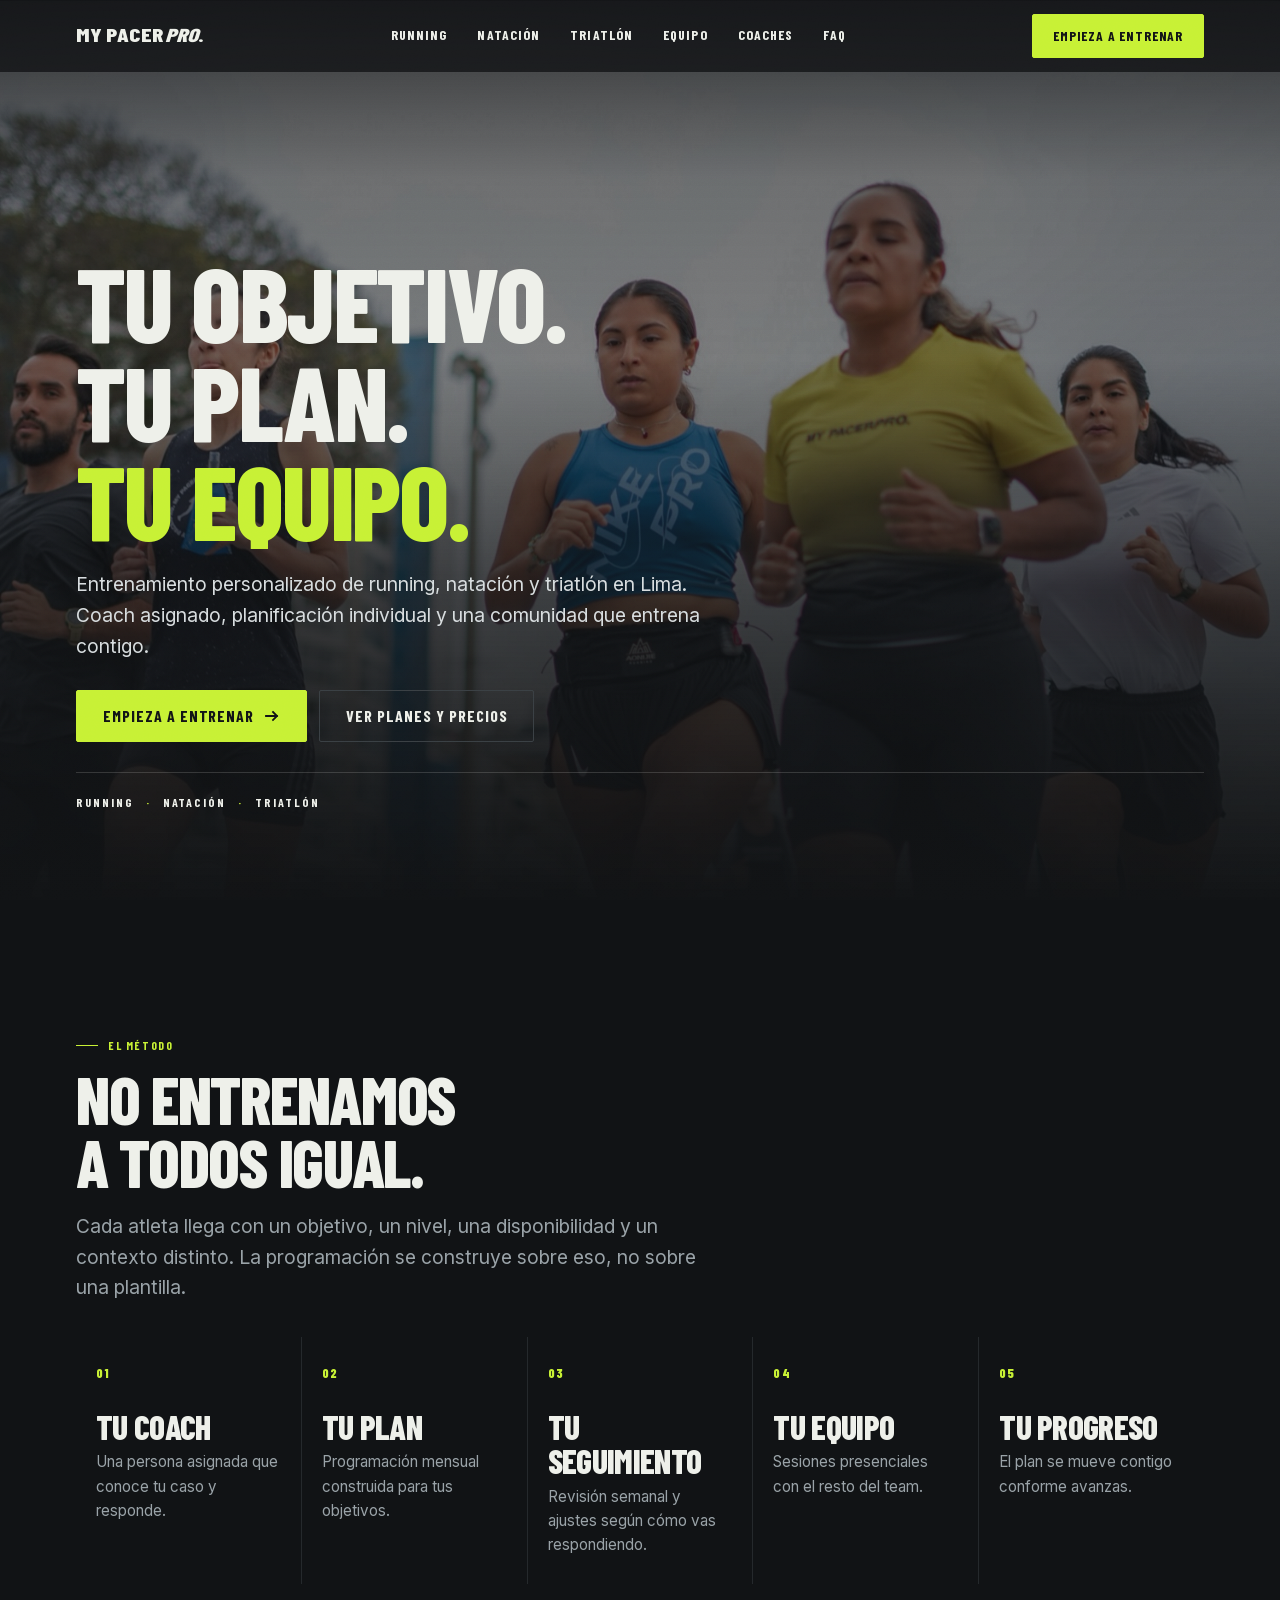
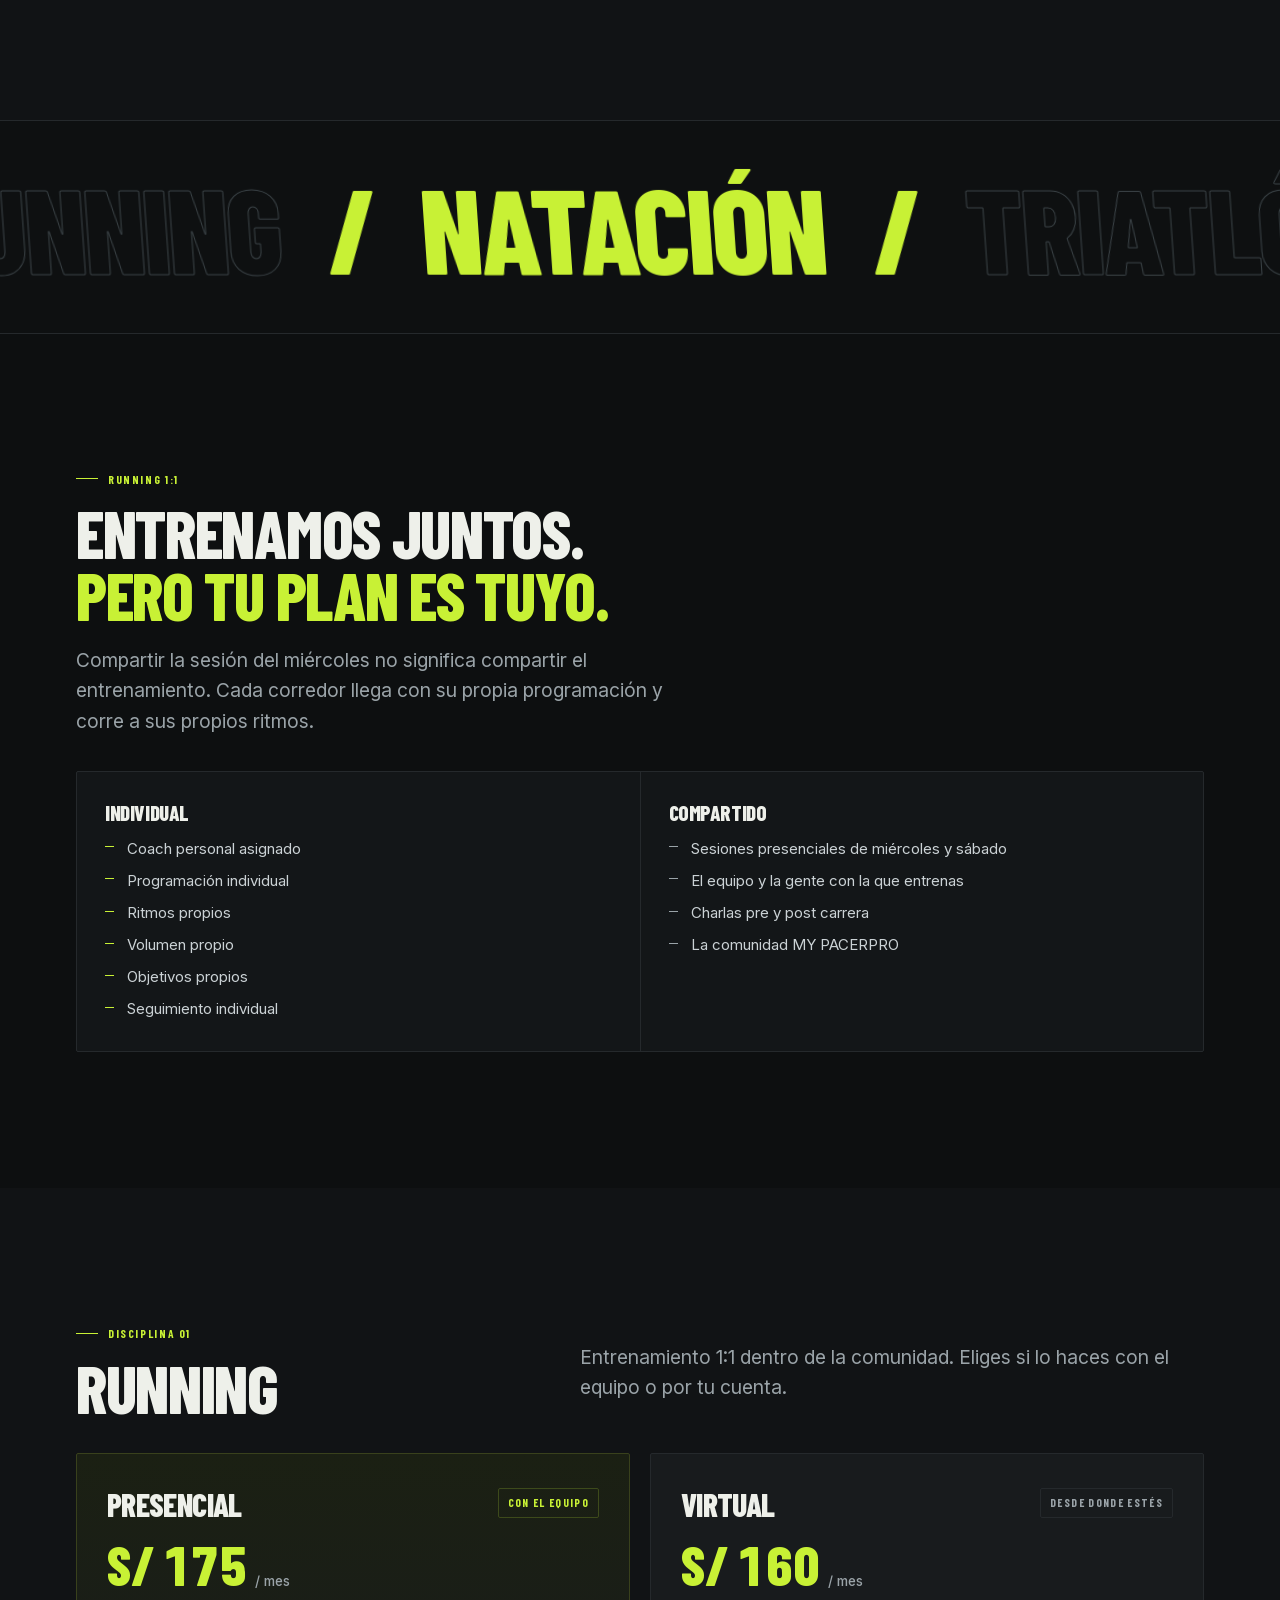
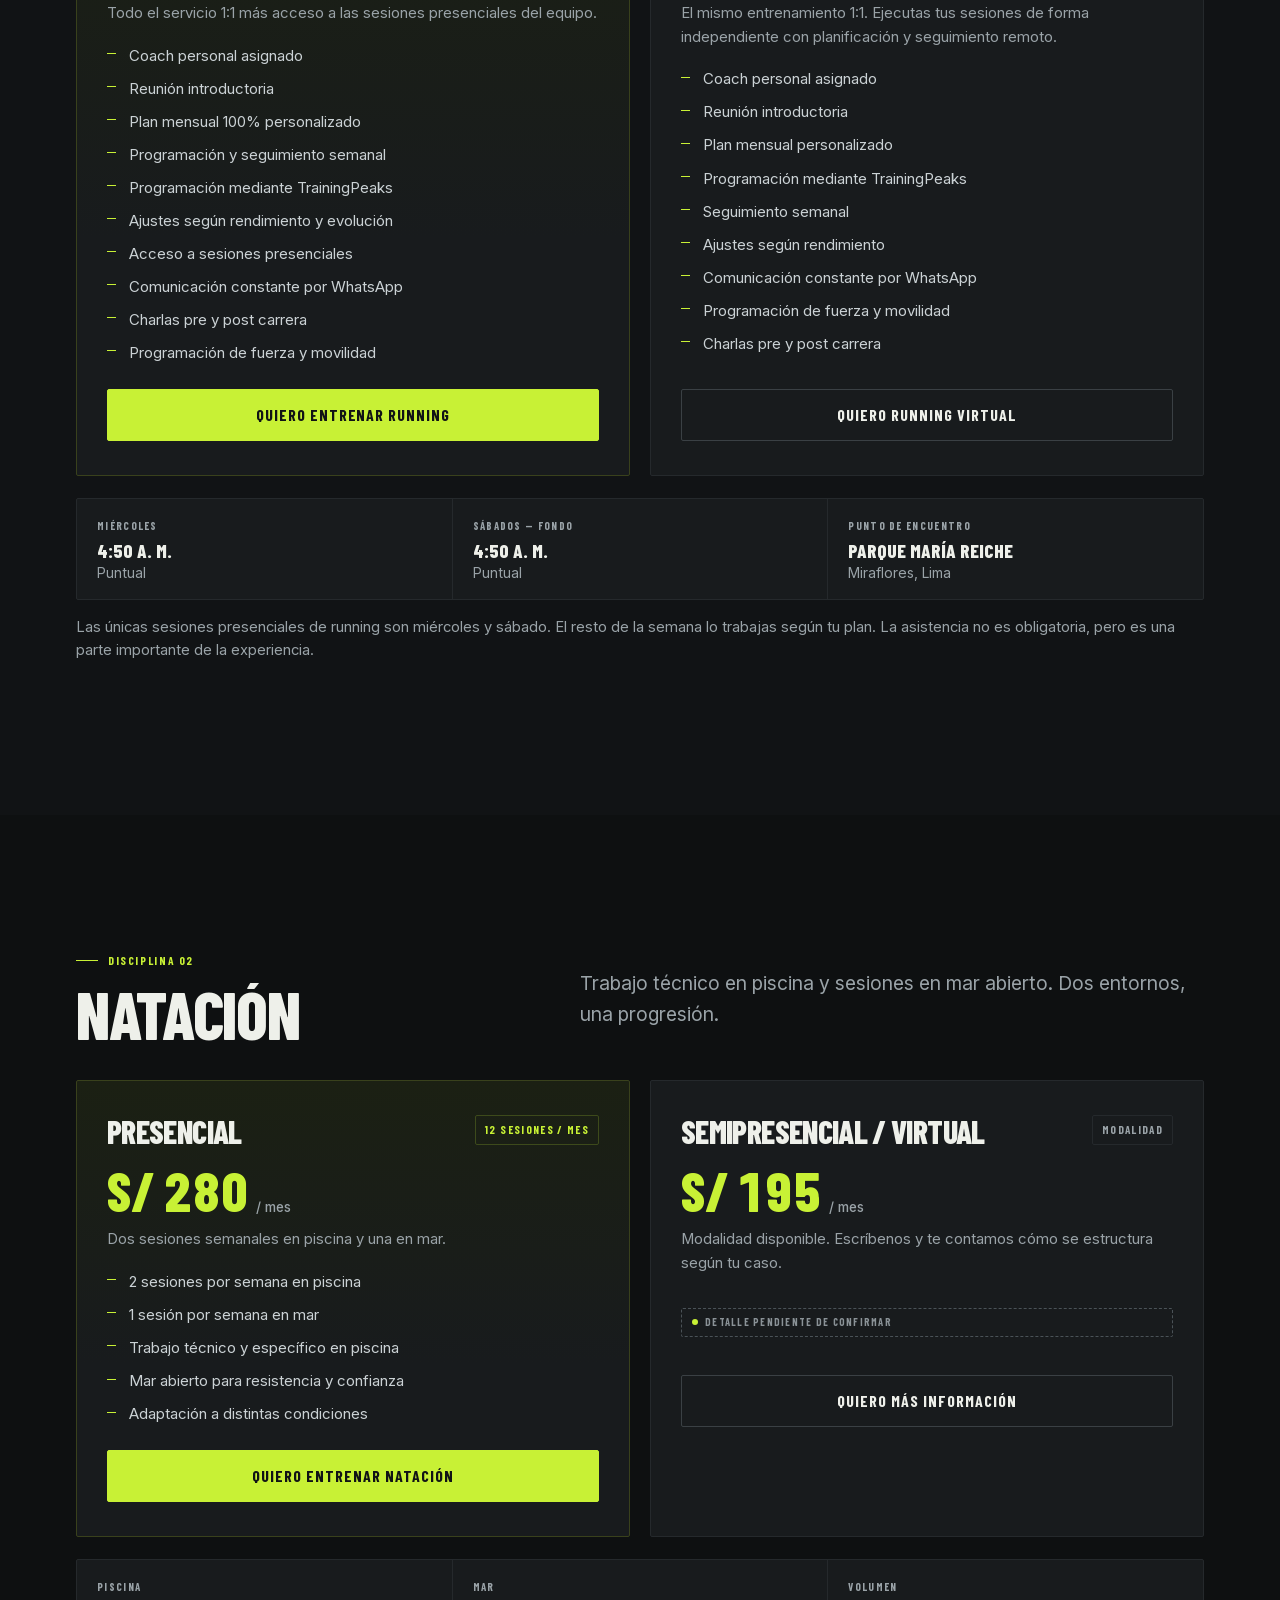
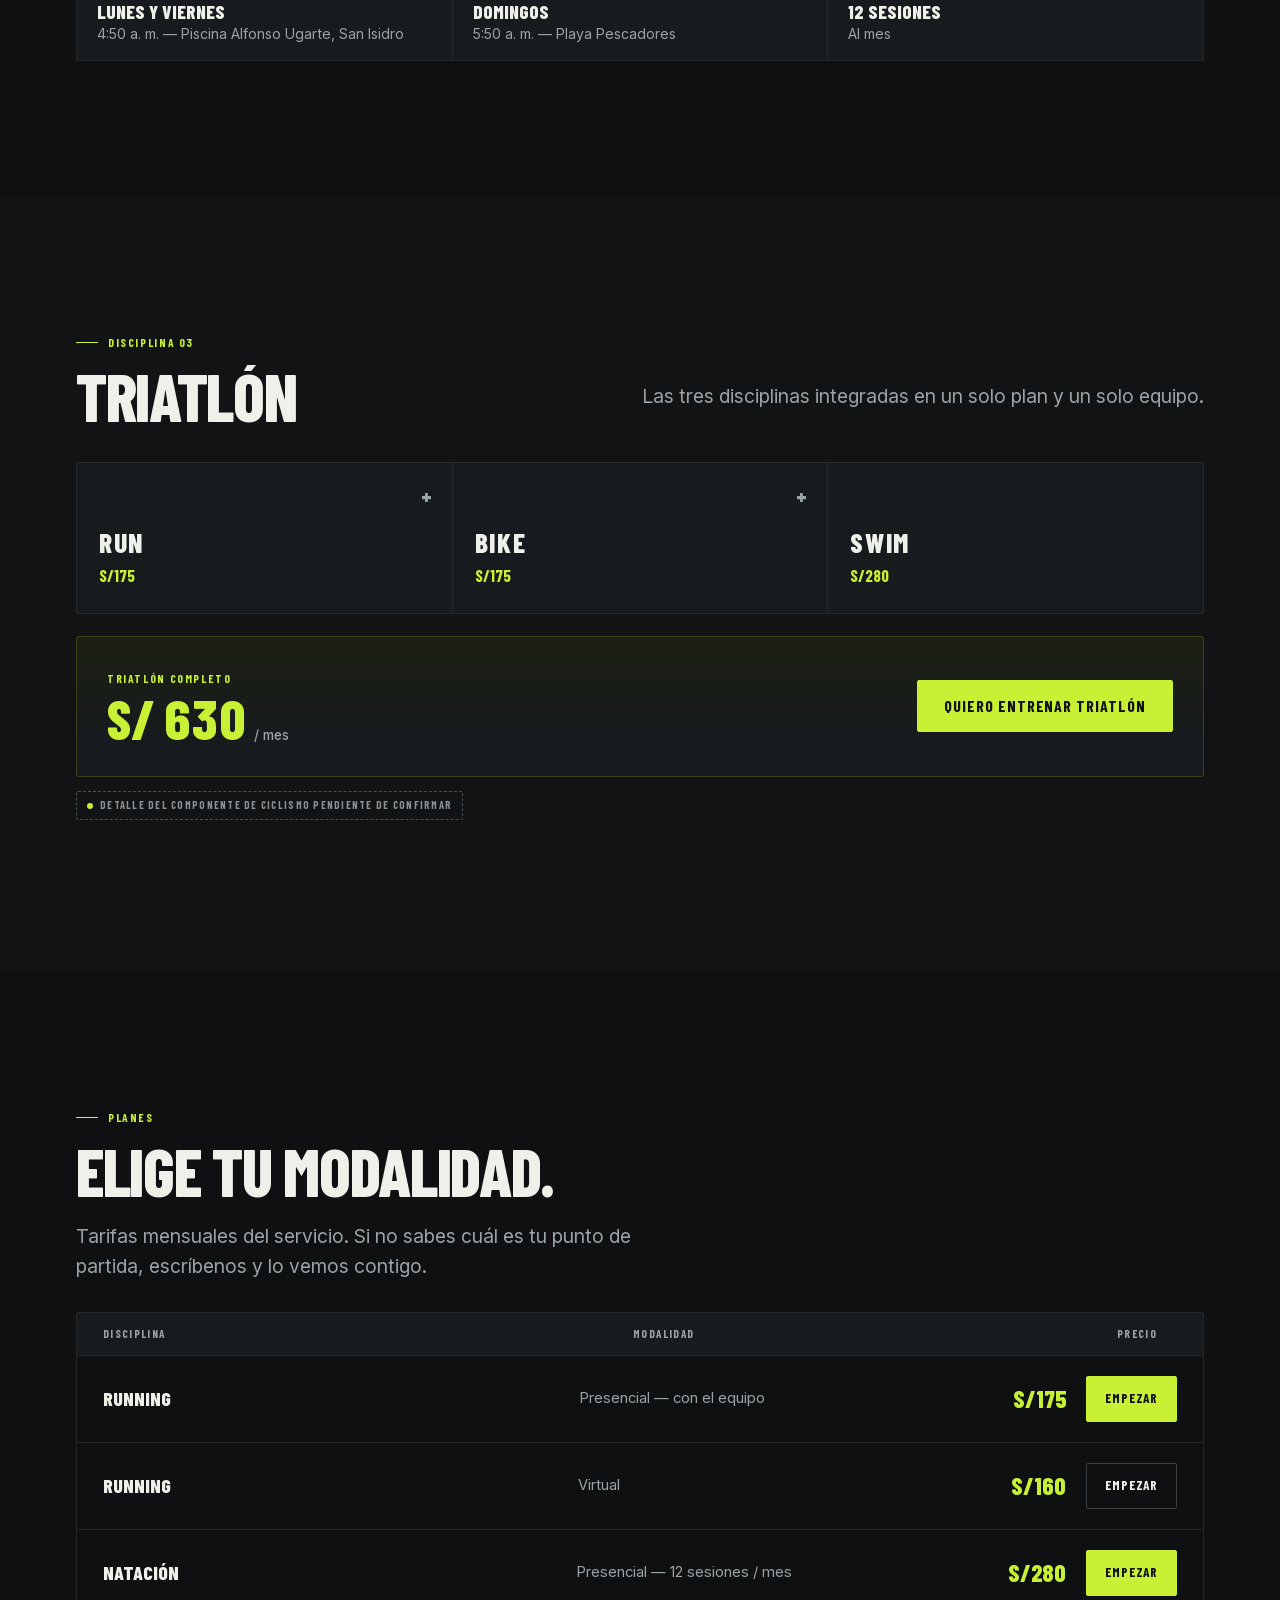
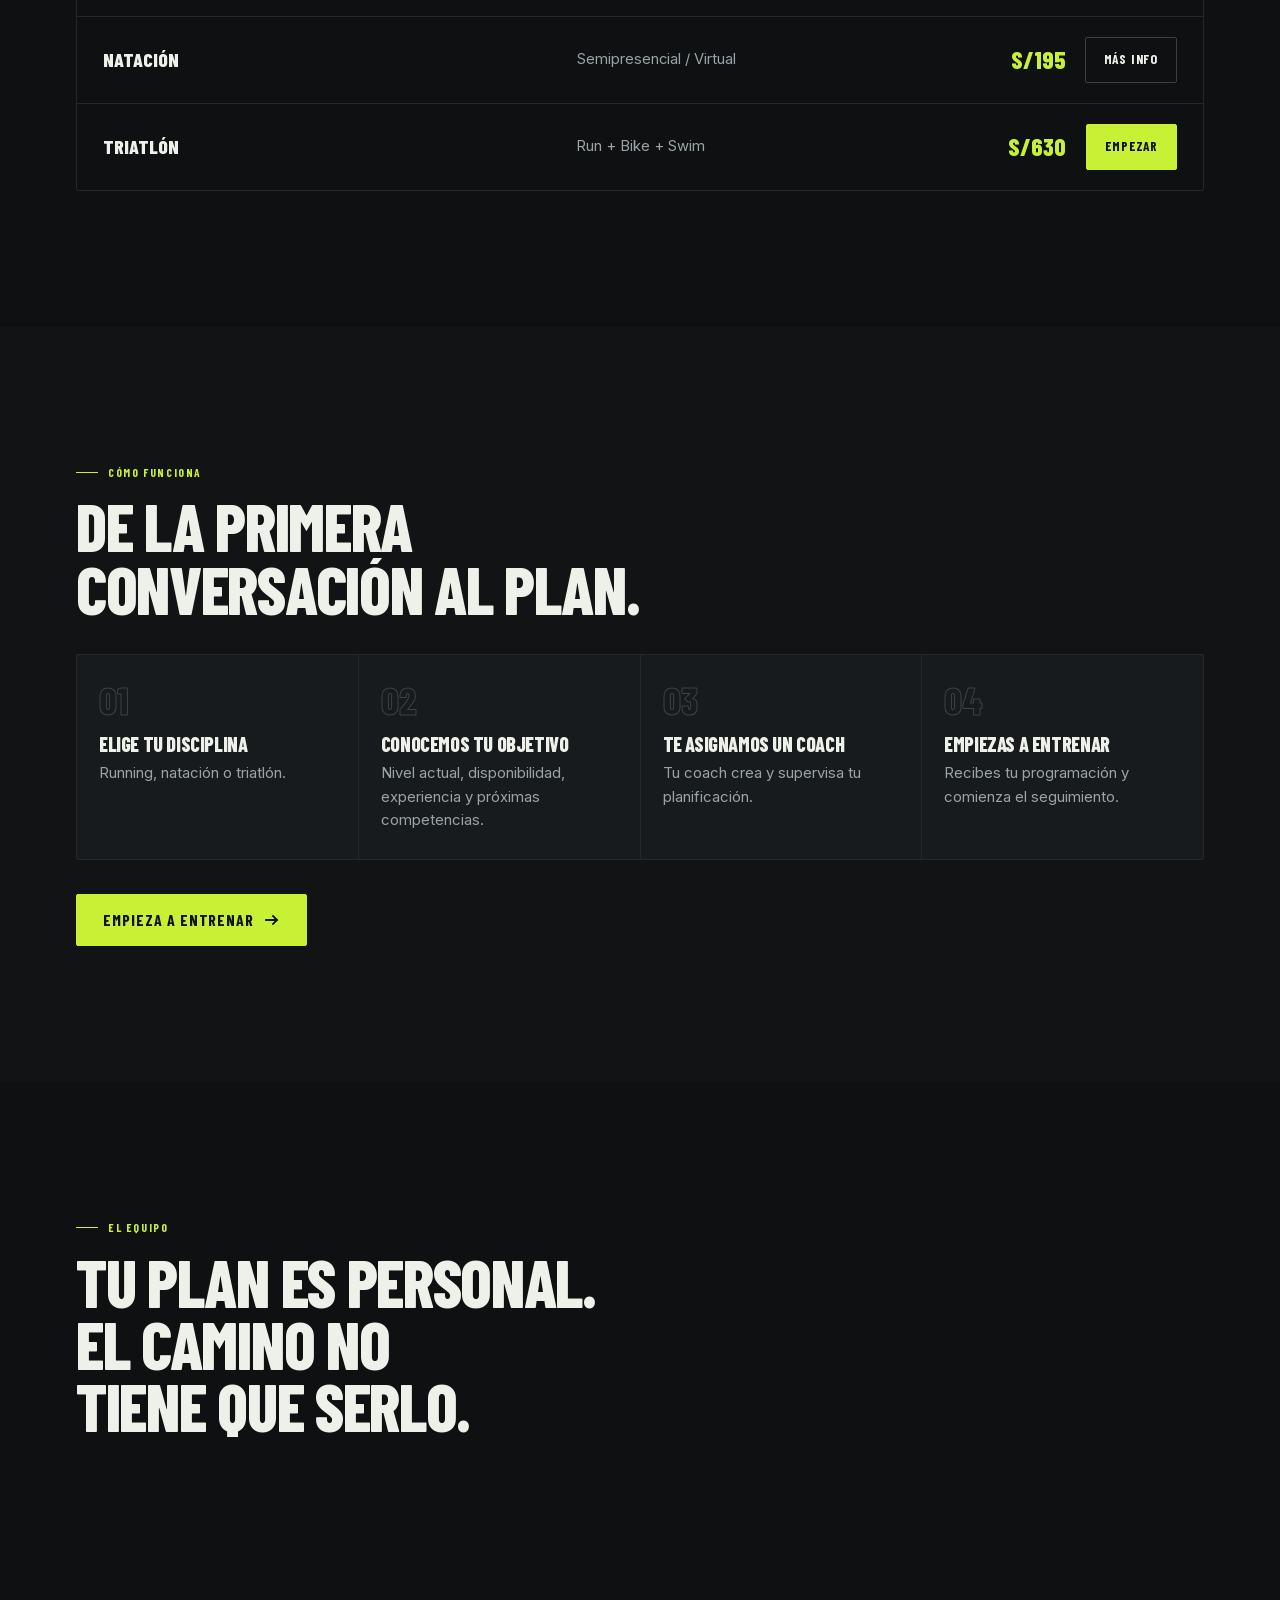
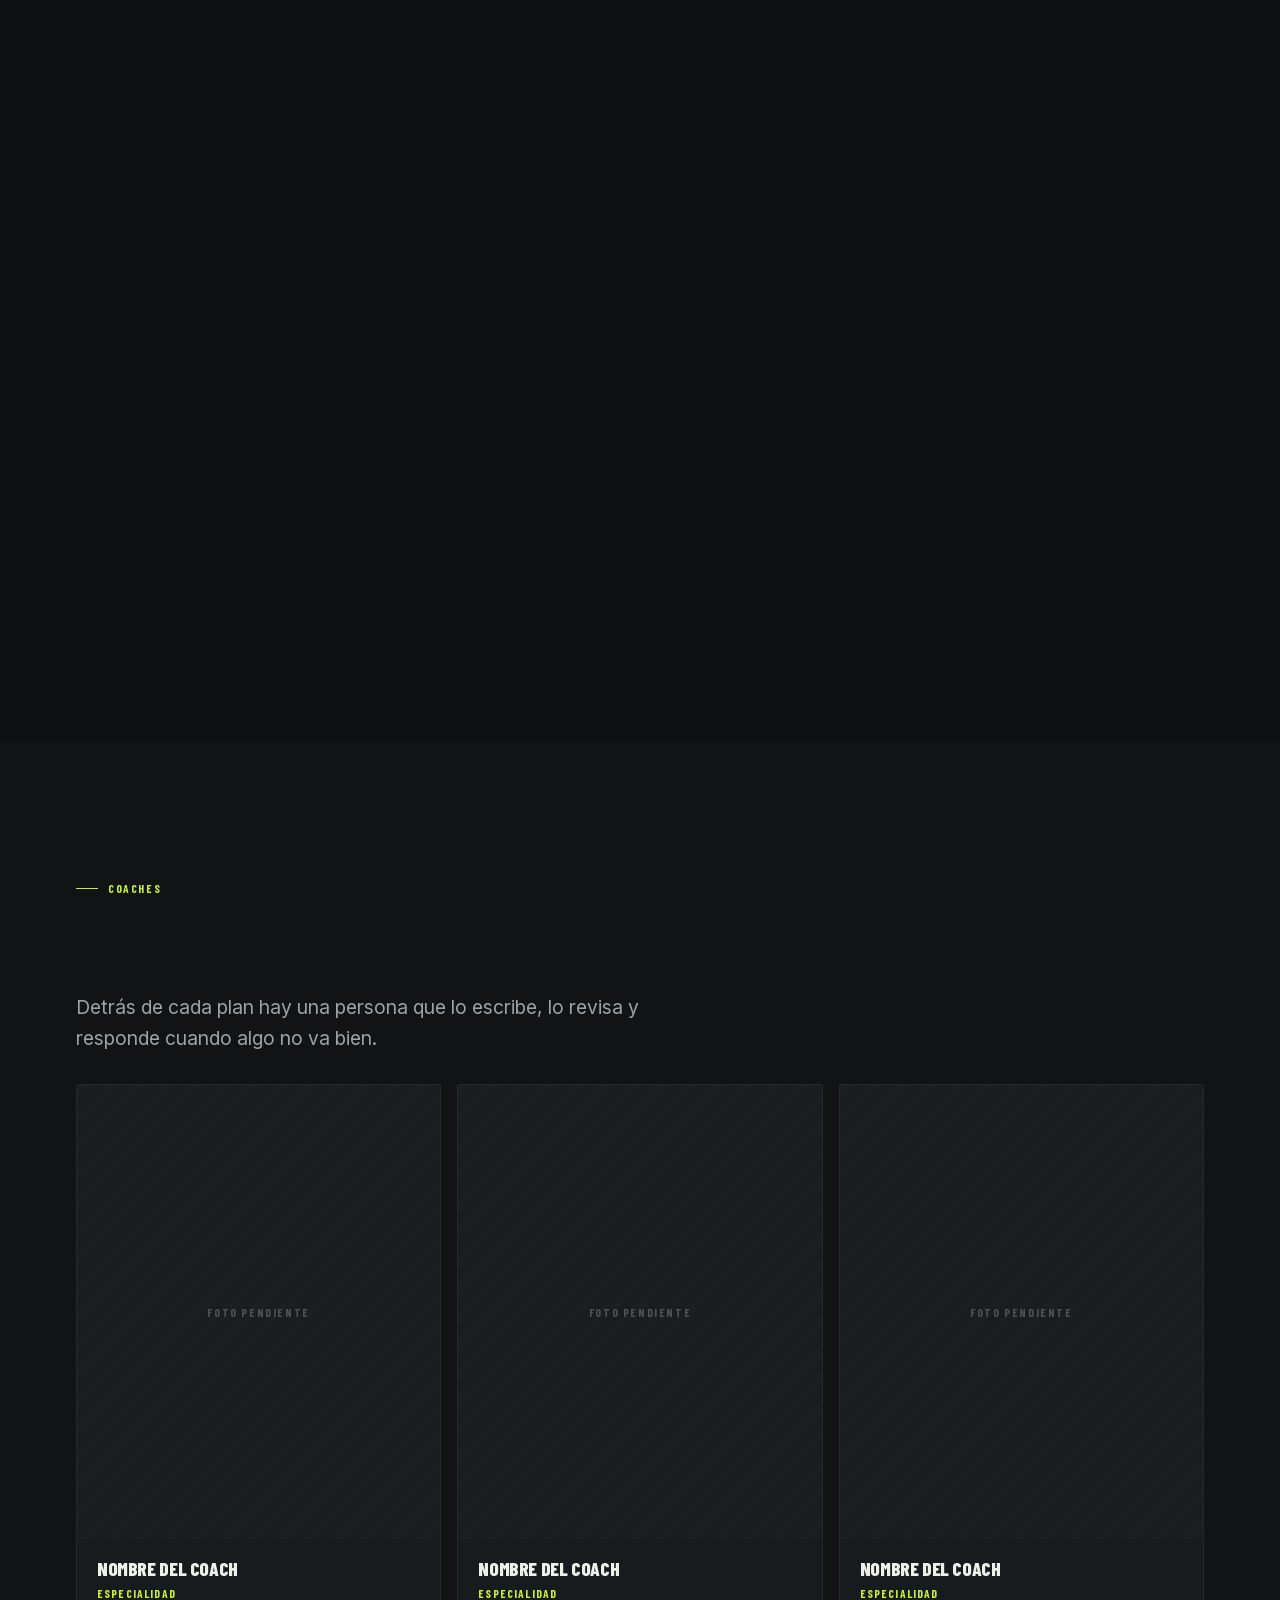
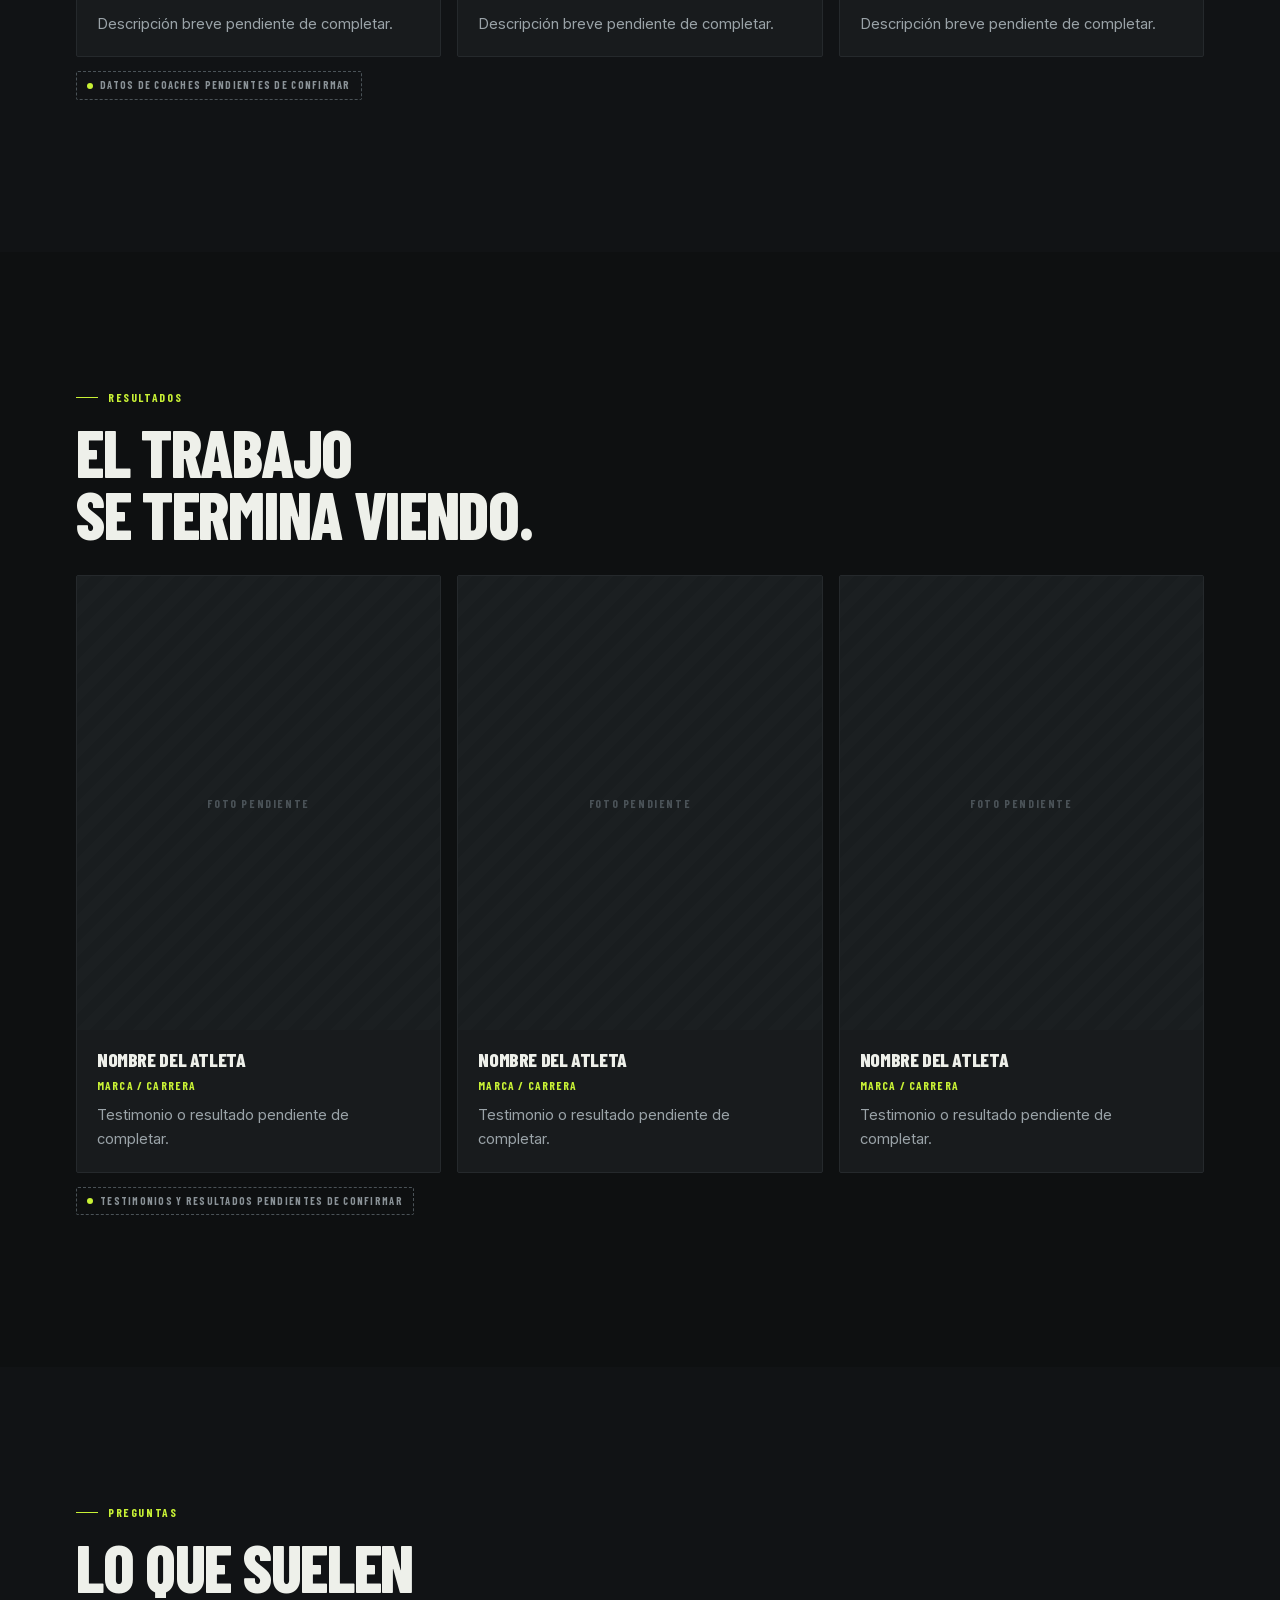
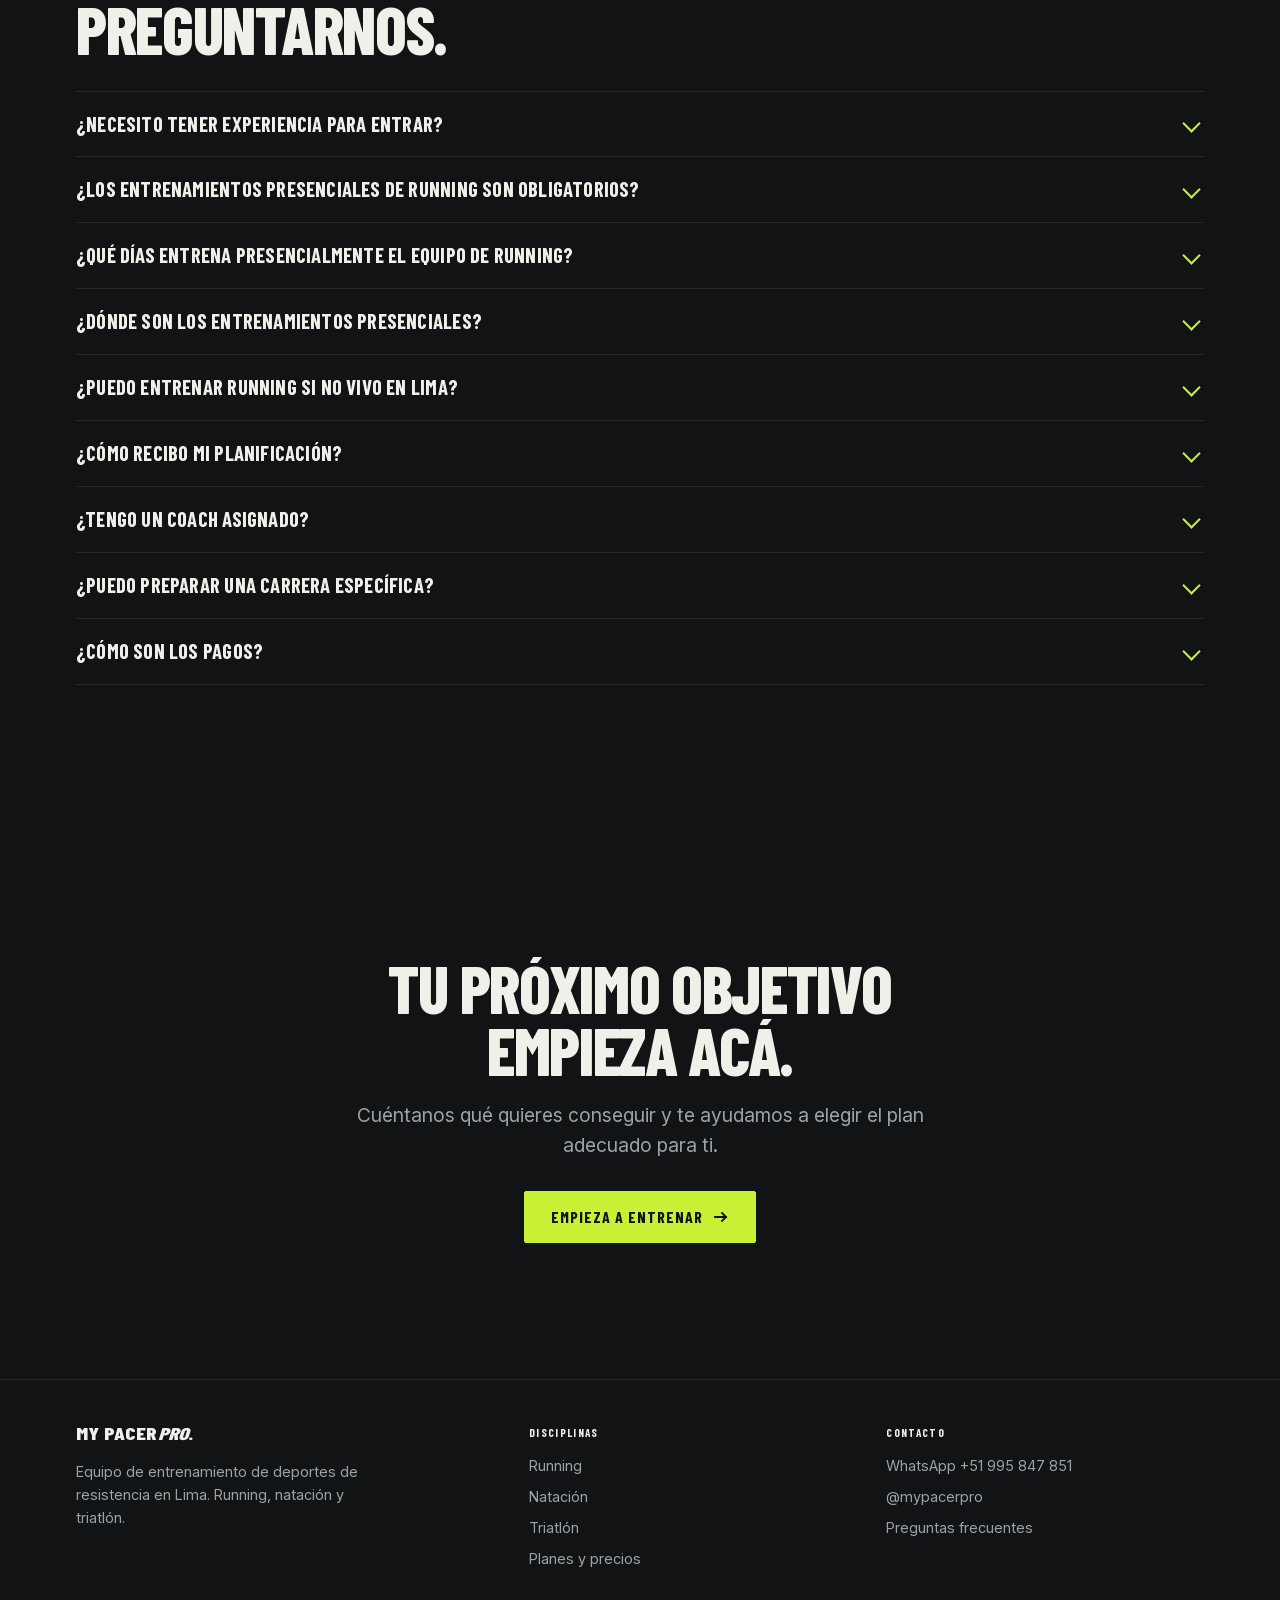
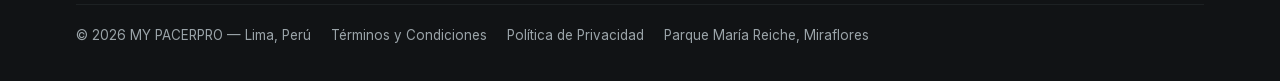
==== commit f4bc6175: "Sistema de movimiento coreografiado Sube el nivel de animación manteniendo el criterio del brief: pe" ====
--- a/index.html
+++ b/index.html
@@ -54,6 +54,8 @@
 <body>
 
 <a class="skip" href="#main">Saltar al contenido</a>
+<div class="pace" id="pace" aria-hidden="true"></div>
+<div class="grain" aria-hidden="true"></div>
 
 <!-- ============================ NAV ============================ -->
 <header class="nav" id="nav">
@@ -100,7 +102,7 @@
 <!-- ============================ HERO ============================ -->
 <section class="hero" id="top">
   <div class="hero-media">
-    <img src="assets/img/mpp-hero.jpg" alt="Atletas de MY PACERPRO entrenando en grupo en la Costa Verde, Lima" width="1500" height="2000" fetchpriority="high">
+    <img data-par="0.18" src="assets/img/mpp-hero.jpg" alt="Atletas de MY PACERPRO entrenando en grupo en la Costa Verde, Lima" width="1500" height="2000" fetchpriority="high">
   </div>
   <div class="wrap hero-inner">
     <h1 class="rise">Tu objetivo.<br>Tu plan.<br><em>Tu equipo.</em></h1>
@@ -133,10 +135,19 @@
   </div>
 </section>
 
+<!-- ====================== MARQUESINA CINÉTICA ====================== -->
+<section class="mq" aria-hidden="true">
+  <div class="mq-track" id="mqTrack">
+    <span class="mq-item">Running</span><span class="mq-item mq-sep">/</span>
+    <span class="mq-item fill">Natación</span><span class="mq-item mq-sep">/</span>
+    <span class="mq-item">Triatlón</span><span class="mq-item mq-sep">/</span>
+  </div>
+</section>
+
 <!-- ============================ 1:1 ============================ -->
 <section class="band solo" id="uno-a-uno">
-  <div class="solo-media">
-    <img src="assets/img/mpp-pair-side.jpg" alt="Dos corredoras de MY PACERPRO entrenando juntas a ritmo conversado" width="1200" height="1600" loading="lazy">
+  <div class="solo-media wipe">
+    <img data-par="0.12" src="assets/img/mpp-pair-side.jpg" alt="Dos corredoras de MY PACERPRO entrenando juntas a ritmo conversado" width="1200" height="1600" loading="lazy">
   </div>
   <div class="wrap">
     <p class="kicker rise">Running 1:1</p>
@@ -385,14 +396,14 @@
     <h2 class="rise">Tu plan es personal.<br>El camino no<br>tiene que serlo.</h2>
 
     <div class="gal rise d1">
-      <figure><img src="assets/img/mpp-group-brand.jpg" alt="Grupo de atletas MY PACERPRO corriendo juntos en Lima" width="1200" height="1600" loading="lazy"></figure>
-      <figure><img src="assets/img/mpp-solo-front.jpg" alt="Corredora de MY PACERPRO durante una sesión de pista" width="1200" height="1600" loading="lazy"></figure>
-      <figure><img src="assets/img/mpp-group-three.jpg" alt="Tres atletas del equipo entrenando en la Costa Verde" width="1200" height="1600" loading="lazy"></figure>
-      <figure><img src="assets/img/mpp-pair-kit.jpg" alt="Atletas con la camiseta de MY PACERPRO en un entrenamiento de madrugada" width="1200" height="1600" loading="lazy"></figure>
-      <figure><img src="assets/img/mpp-group-four.jpg" alt="Grupo del equipo corriendo en formación durante una sesión" width="1200" height="1600" loading="lazy"></figure>
-      <figure><img src="assets/img/mpp-solo-side.jpg" alt="Corredor de perfil durante un fondo del equipo" width="1200" height="1600" loading="lazy"></figure>
-      <figure><img src="assets/img/mpp-group-women.jpg" alt="Atletas del equipo MY PACERPRO entrenando juntas" width="1200" height="1600" loading="lazy"></figure>
-      <figure><img src="assets/img/mpp-solo-front2.jpg" alt="Atleta de MY PACERPRO en plena sesión de entrenamiento" width="1200" height="1600" loading="lazy"></figure>
+      <figure class="wipe"><img src="assets/img/mpp-group-brand.jpg" alt="Grupo de atletas MY PACERPRO corriendo juntos en Lima" width="1200" height="1600" loading="lazy"></figure>
+      <figure class="wipe"><img src="assets/img/mpp-solo-front.jpg" alt="Corredora de MY PACERPRO durante una sesión de pista" width="1200" height="1600" loading="lazy"></figure>
+      <figure class="wipe"><img src="assets/img/mpp-group-three.jpg" alt="Tres atletas del equipo entrenando en la Costa Verde" width="1200" height="1600" loading="lazy"></figure>
+      <figure class="wipe"><img src="assets/img/mpp-pair-kit.jpg" alt="Atletas con la camiseta de MY PACERPRO en un entrenamiento de madrugada" width="1200" height="1600" loading="lazy"></figure>
+      <figure class="wipe"><img src="assets/img/mpp-group-four.jpg" alt="Grupo del equipo corriendo en formación durante una sesión" width="1200" height="1600" loading="lazy"></figure>
+      <figure class="wipe"><img src="assets/img/mpp-solo-side.jpg" alt="Corredor de perfil durante un fondo del equipo" width="1200" height="1600" loading="lazy"></figure>
+      <figure class="wipe"><img src="assets/img/mpp-group-women.jpg" alt="Atletas del equipo MY PACERPRO entrenando juntas" width="1200" height="1600" loading="lazy"></figure>
+      <figure class="wipe"><img src="assets/img/mpp-solo-front2.jpg" alt="Atleta de MY PACERPRO en plena sesión de entrenamiento" width="1200" height="1600" loading="lazy"></figure>
     </div>
   </div>
 </section>
@@ -481,8 +492,8 @@
 
 <!-- ============================ CIERRE ============================ -->
 <section class="band close" id="empezar">
-  <div class="close-media">
-    <img src="assets/img/mpp-group-four.jpg" alt="Equipo MY PACERPRO al completo después de una sesión de entrenamiento" width="1200" height="1600" loading="lazy">
+  <div class="close-media wipe">
+    <img data-par="0.12" src="assets/img/mpp-group-four.jpg" alt="Equipo MY PACERPRO al completo después de una sesión de entrenamiento" width="1200" height="1600" loading="lazy">
   </div>
   <div class="wrap">
     <h2 class="rise">Tu próximo objetivo<br>empieza acá.</h2>
--- a/assets/style.css
+++ b/assets/style.css
@@ -369,3 +369,125 @@
 .skip{position:absolute;left:-9999px;top:0;z-index:100;background:var(--lime);color:#111315;
   padding:12px 18px;font-family:var(--display);font-weight:700;text-transform:uppercase}
 .skip:focus{left:8px;top:8px}
+
+/* ==========================================================================
+   SISTEMA DE MOVIMIENTO
+   Una sola cadencia para toda la web: 620ms, curva (.22,.7,.28,1), retardo
+   base de 70ms entre elementos — como una zancada constante.
+   Todo se anima con transform y opacity (compositor), nunca con layout.
+   ========================================================================== */
+
+:root{
+  --ease:cubic-bezier(.22,.7,.28,1);
+  --dur:620ms;
+  --step:70ms;             /* cadencia del stagger */
+}
+
+/* --- barra de progreso: la "línea de ritmo" ------------------------------ */
+.pace{position:fixed;top:0;left:0;height:2px;width:100%;z-index:70;
+  background:var(--lime);transform:scaleX(0);transform-origin:0 50%;
+  will-change:transform;pointer-events:none}
+
+/* --- grano sutil: da textura, evita el plano digital --------------------- */
+.grain{position:fixed;inset:0;z-index:65;pointer-events:none;opacity:.038;
+  background-image:url("data:image/svg+xml,%3Csvg xmlns='http://www.w3.org/2000/svg' width='160' height='160'%3E%3Cfilter id='n'%3E%3CfeTurbulence type='fractalNoise' baseFrequency='.85' numOctaves='3'/%3E%3C/filter%3E%3Crect width='160' height='160' filter='url(%23n)'/%3E%3C/svg%3E");
+  mix-blend-mode:overlay}
+
+/* --- nav: se oculta bajando, vuelve subiendo ----------------------------- */
+.nav{transition:background .25s ease,border-color .25s ease,transform .42s var(--ease)}
+.nav.hide{transform:translateY(-100%)}
+
+/* --- revelado por líneas (titulares) ------------------------------------- */
+.ln{display:block;overflow:hidden}
+.ln-i{display:block;transform:translateY(105%);transition:transform var(--dur) var(--ease)}
+.motion-ready .ln-i{will-change:transform}
+.in .ln-i,.ln.in .ln-i{transform:none}
+
+/* --- revelado de imagen: barrido con clip -------------------------------- */
+.wipe{clip-path:inset(0 0 100% 0);transition:clip-path 900ms var(--ease)}
+.wipe.in{clip-path:inset(0 0 0% 0)}
+.wipe img{transform:scale(1.12);transition:transform 1400ms var(--ease)}
+.wipe.in img{transform:scale(1)}
+
+/* --- parallax ------------------------------------------------------------ */
+[data-par]{will-change:transform}
+
+/* --- botones: relleno lima que barre ------------------------------------- */
+.btn{position:relative;overflow:hidden;isolation:isolate}
+.btn::before{content:"";position:absolute;inset:0;z-index:-1;background:var(--lime);
+  transform:scaleY(0);transform-origin:50% 100%;transition:transform .42s var(--ease)}
+.btn-ghost:hover::before{transform:scaleY(1)}
+.btn-ghost:hover{color:#111315;border-color:var(--lime)}
+.btn-primary::before{background:#DCF56A}
+.btn-primary:hover::before{transform:scaleY(1)}
+.btn .mag{display:inline-flex;align-items:center;gap:10px;
+  transition:transform .32s var(--ease)}
+
+/* --- enlaces del nav: subrayado que se dibuja ---------------------------- */
+@media (min-width:1024px){
+  .nav-links a{position:relative;border-bottom:0}
+  .nav-links a::after{content:"";position:absolute;left:0;right:0;bottom:0;height:1px;
+    background:var(--lime);transform:scaleX(0);transform-origin:0 50%;
+    transition:transform .34s var(--ease)}
+  .nav-links a:hover::after{transform:scaleX(1)}
+}
+
+/* --- marquesina cinética ------------------------------------------------- */
+.mq{position:relative;overflow:hidden;padding-block:34px;
+  border-block:1px solid var(--line);background:#0E1011}
+@media (min-width:768px){.mq{padding-block:52px}}
+.mq-track{display:flex;width:max-content;will-change:transform}
+.mq-item{font-family:var(--display);font-weight:800;text-transform:uppercase;
+  font-size:clamp(3rem,11vw,7.5rem);line-height:.9;letter-spacing:-.025em;
+  padding-right:.38em;white-space:nowrap;color:transparent;
+  -webkit-text-stroke:1px #3A4246}
+.mq-item.fill{color:var(--lime);-webkit-text-stroke:0}
+.mq-sep{color:var(--lime);-webkit-text-stroke:0;padding-right:.38em}
+
+/* --- contador de precio -------------------------------------------------- */
+.price .num{display:inline-block;font-variant-numeric:tabular-nums}
+
+/* --- triatlón: ensamblaje ------------------------------------------------ */
+.tri-cell{opacity:0;transition:opacity var(--dur) var(--ease),transform var(--dur) var(--ease)}
+.tri-cell:nth-child(1){transform:translateX(-26px)}
+.tri-cell:nth-child(2){transform:translateY(26px)}
+.tri-cell:nth-child(3){transform:translateX(26px)}
+.tri-grid.in .tri-cell{opacity:1;transform:none}
+.tri-grid.in .tri-cell:nth-child(2){transition-delay:var(--step)}
+.tri-grid.in .tri-cell:nth-child(3){transition-delay:calc(var(--step) * 2)}
+.tri-cell .op{opacity:0;transform:scale(.4);
+  transition:opacity .4s var(--ease),transform .4s var(--ease)}
+.tri-grid.in .tri-cell .op{opacity:1;transform:none;transition-delay:calc(var(--step) * 3)}
+
+/* --- pasos: la cifra se dibuja ------------------------------------------- */
+.step .n{transition:color .5s var(--ease),-webkit-text-stroke-color .5s var(--ease)}
+.step:hover .n{color:var(--lime);-webkit-text-stroke-color:var(--lime)}
+
+/* --- tarjetas de plan: elevación al pasar el cursor ---------------------- */
+.plan{transition:border-color .34s var(--ease),transform .42s var(--ease)}
+@media (hover:hover) and (min-width:900px){
+  .plan:hover{transform:translateY(-4px);border-color:#3D4A1B}
+}
+
+/* --- filas de la tabla --------------------------------------------------- */
+.trow:not(.head){transition:background .3s var(--ease)}
+@media (hover:hover){.trow:not(.head):hover{background:#15181A}}
+
+/* --- FAQ: apertura suave ------------------------------------------------- */
+.faq .ans{overflow:hidden}
+.faq details[open] .ans{animation:ansIn .42s var(--ease) both}
+@keyframes ansIn{from{opacity:0;transform:translateY(-8px)}to{opacity:1;transform:none}}
+
+/* --- respeto total a reduced-motion -------------------------------------- */
+@media (prefers-reduced-motion:reduce){
+  .ln-i{transform:none!important;transition:none!important}
+  .wipe{clip-path:none!important;transition:none!important}
+  .wipe img{transform:none!important;transition:none!important}
+  [data-par]{transform:none!important}
+  .mq-track{transform:none!important}
+  .tri-cell,.tri-cell .op{opacity:1!important;transform:none!important;transition:none!important}
+  .pace{display:none}
+  .nav.hide{transform:none}
+  .btn::before{display:none}
+  .faq details[open] .ans{animation:none}
+}
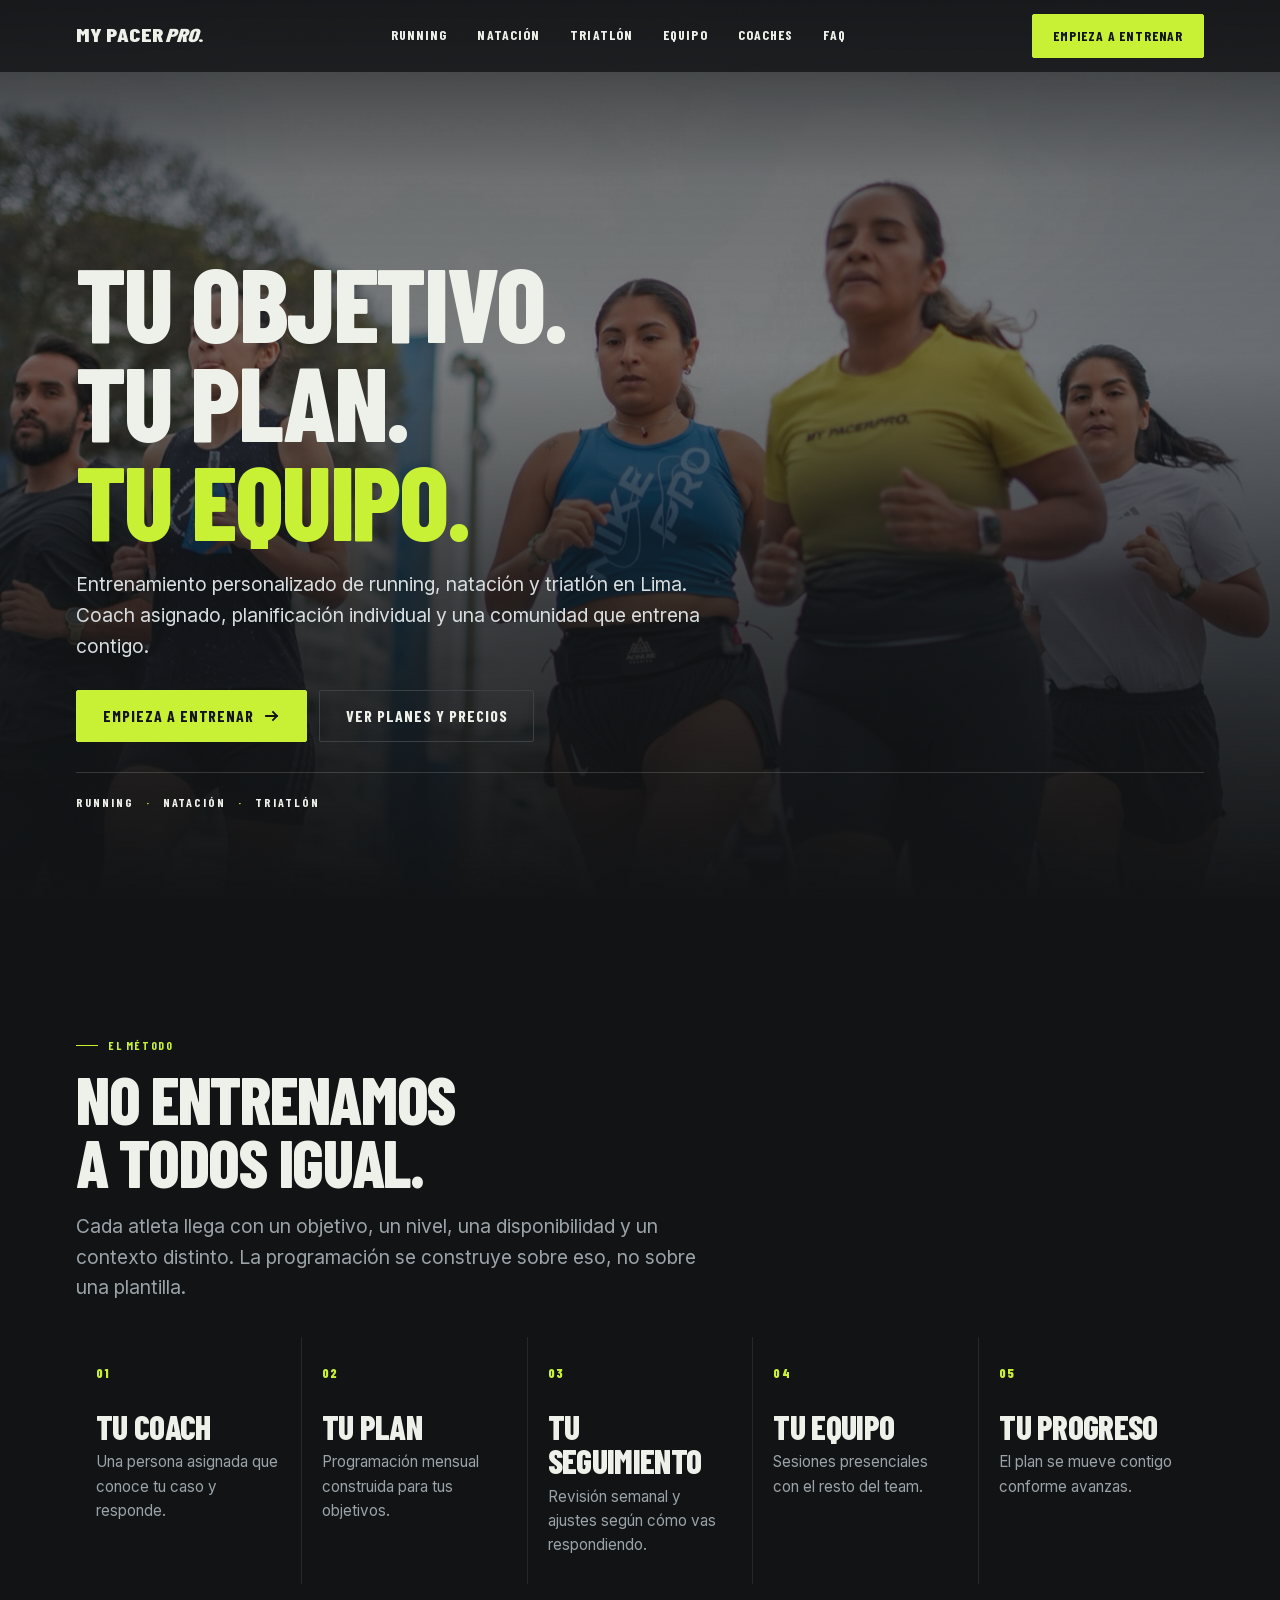
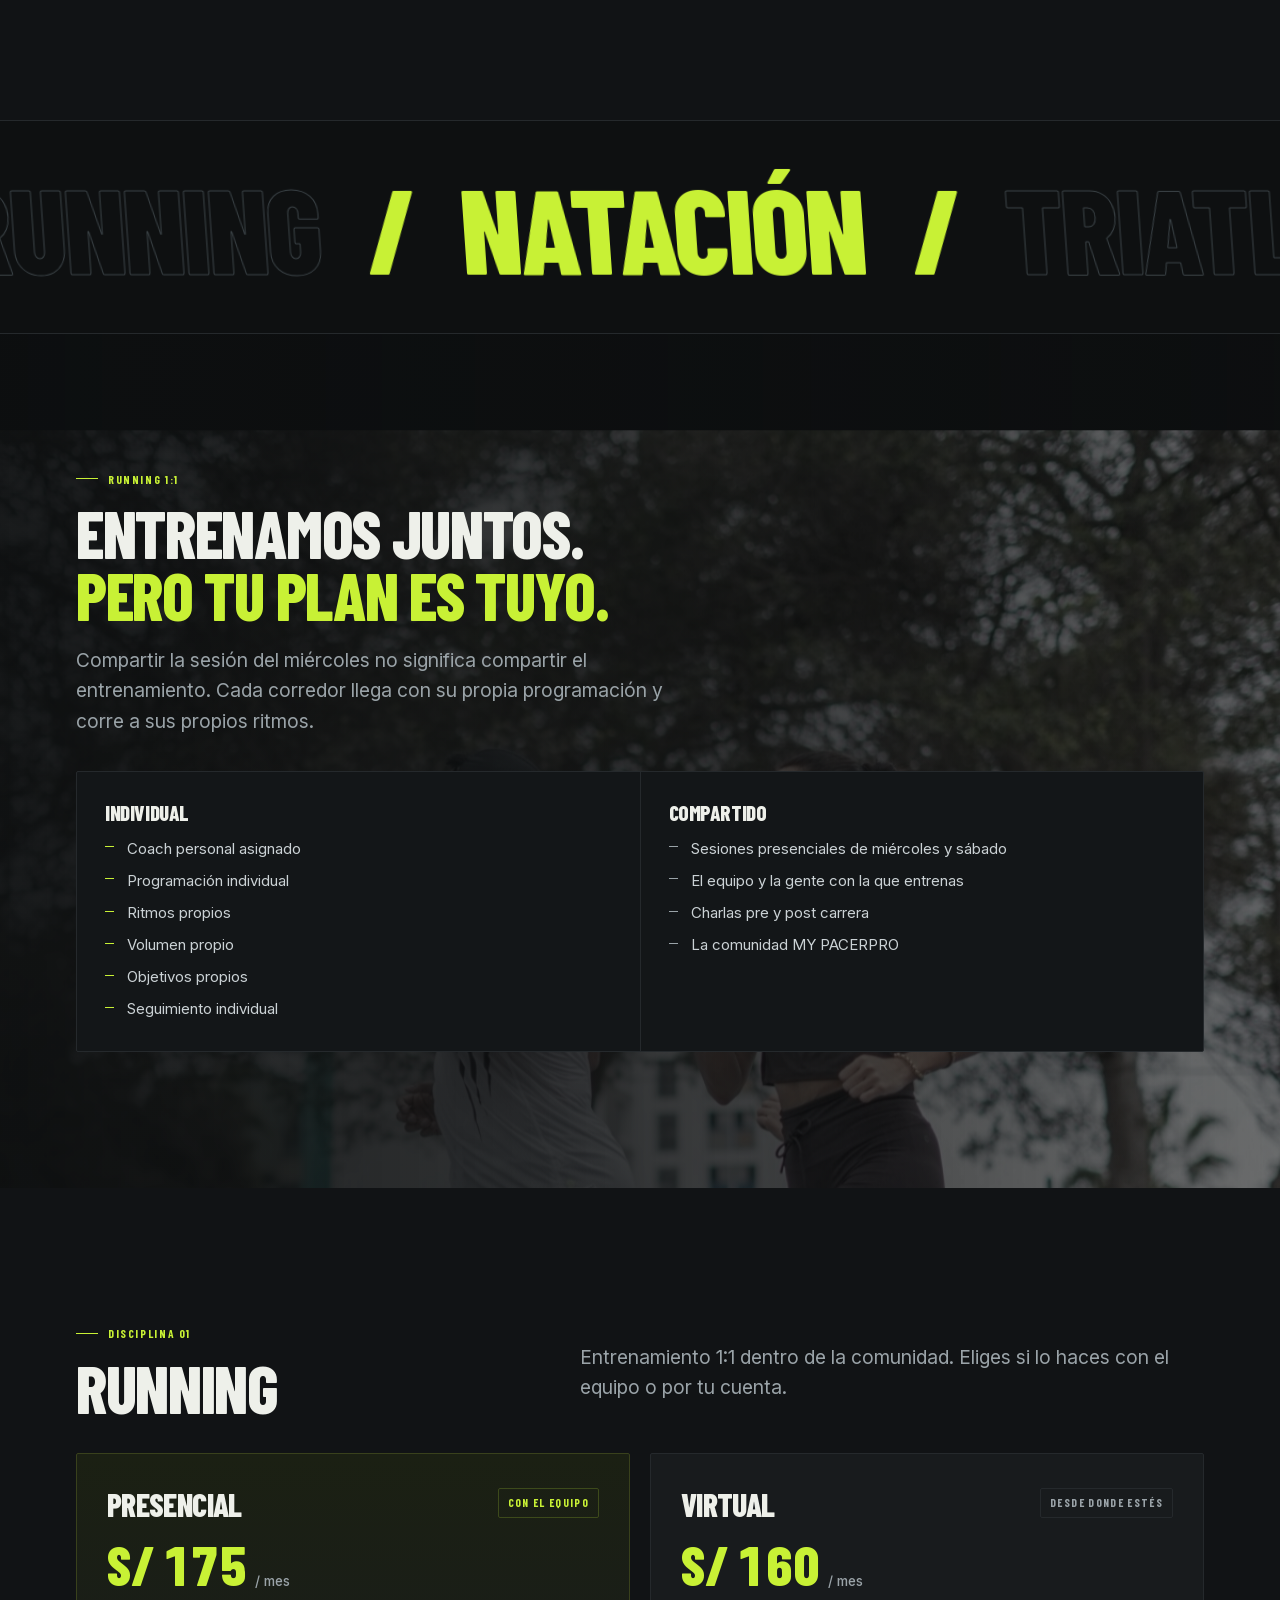
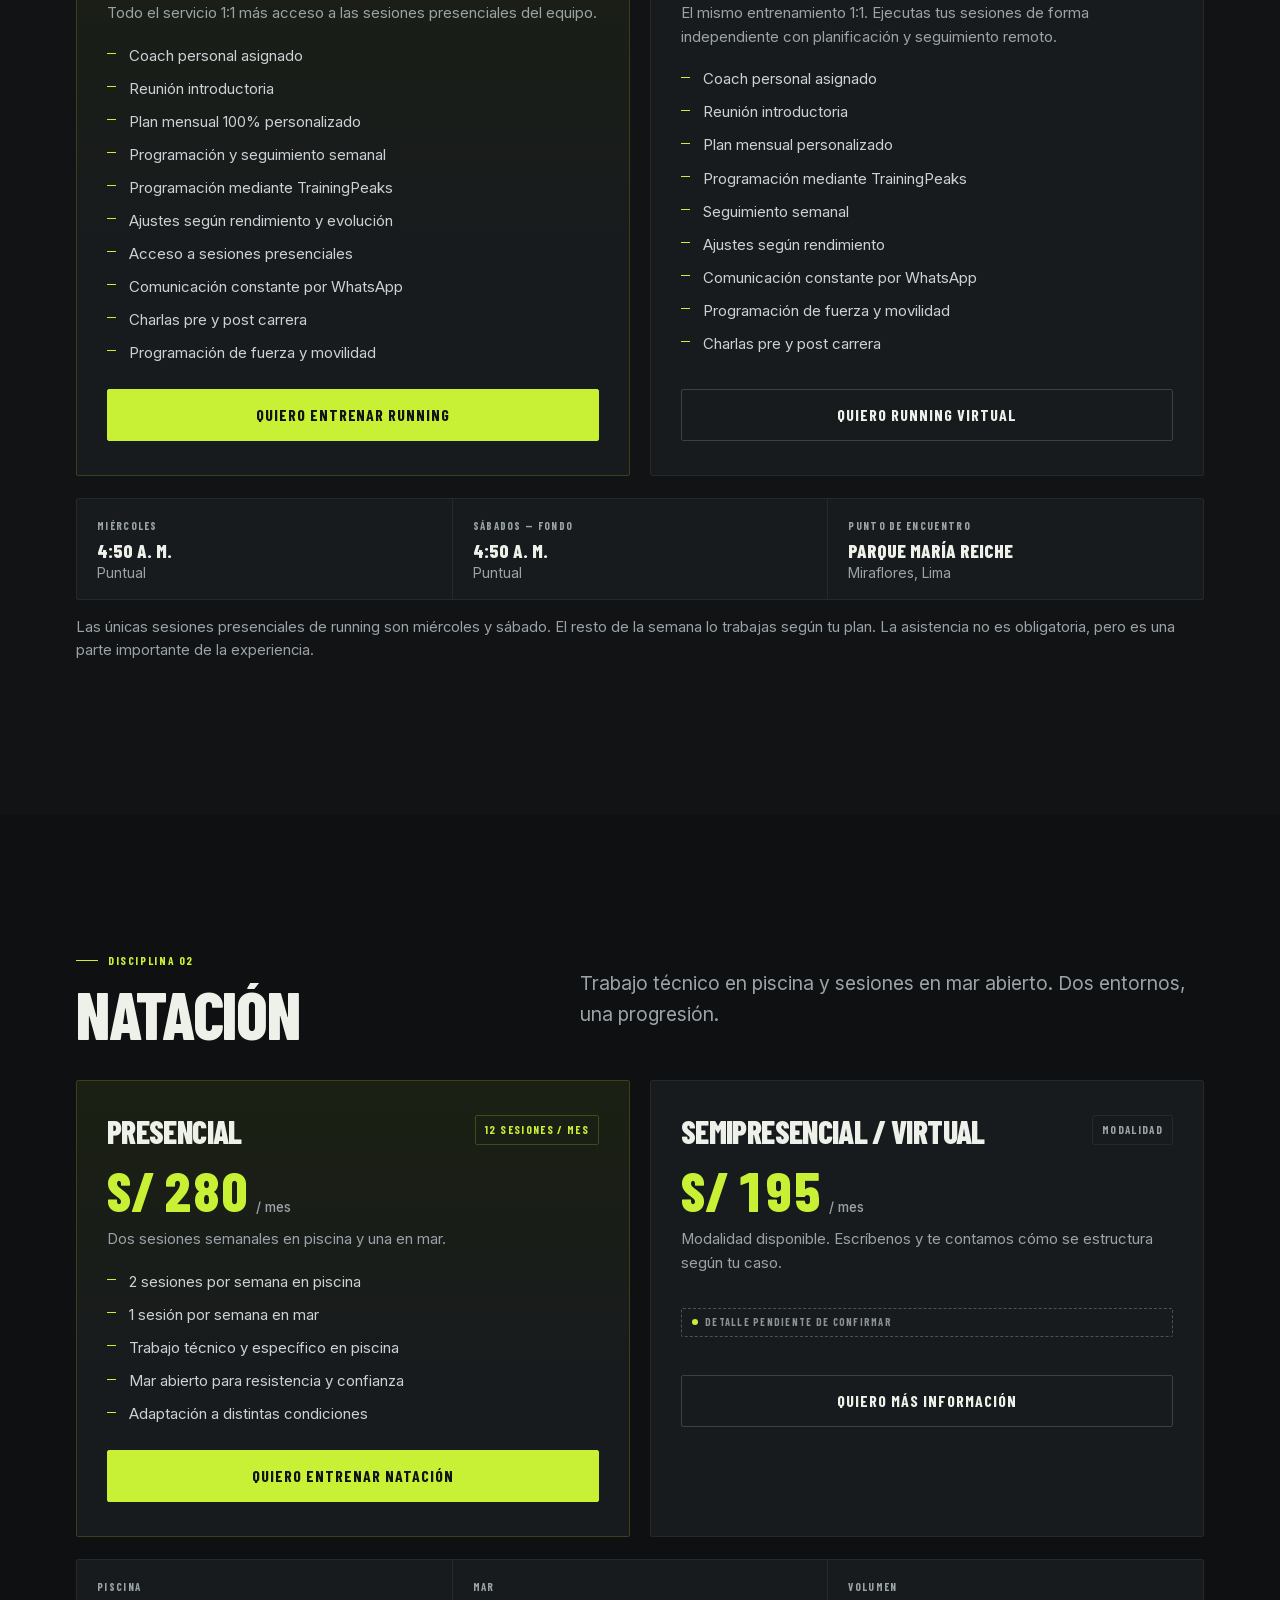
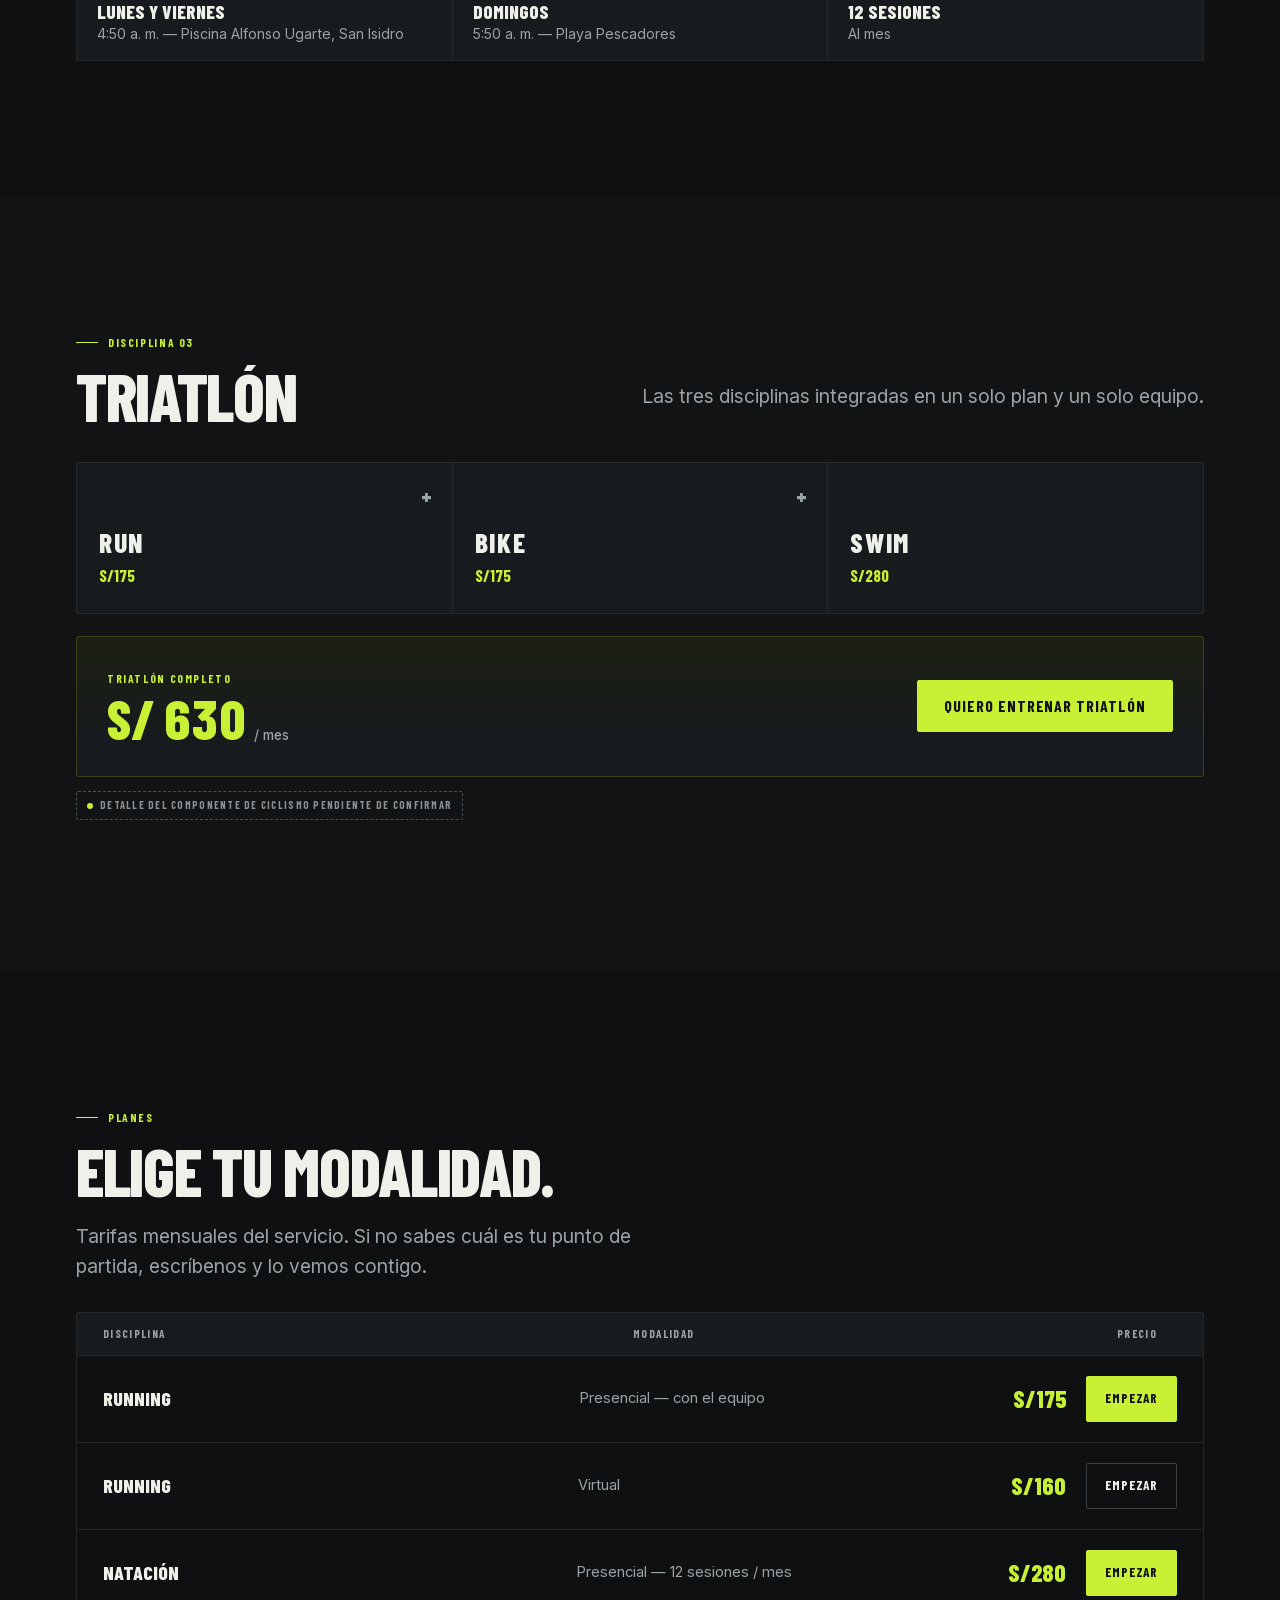
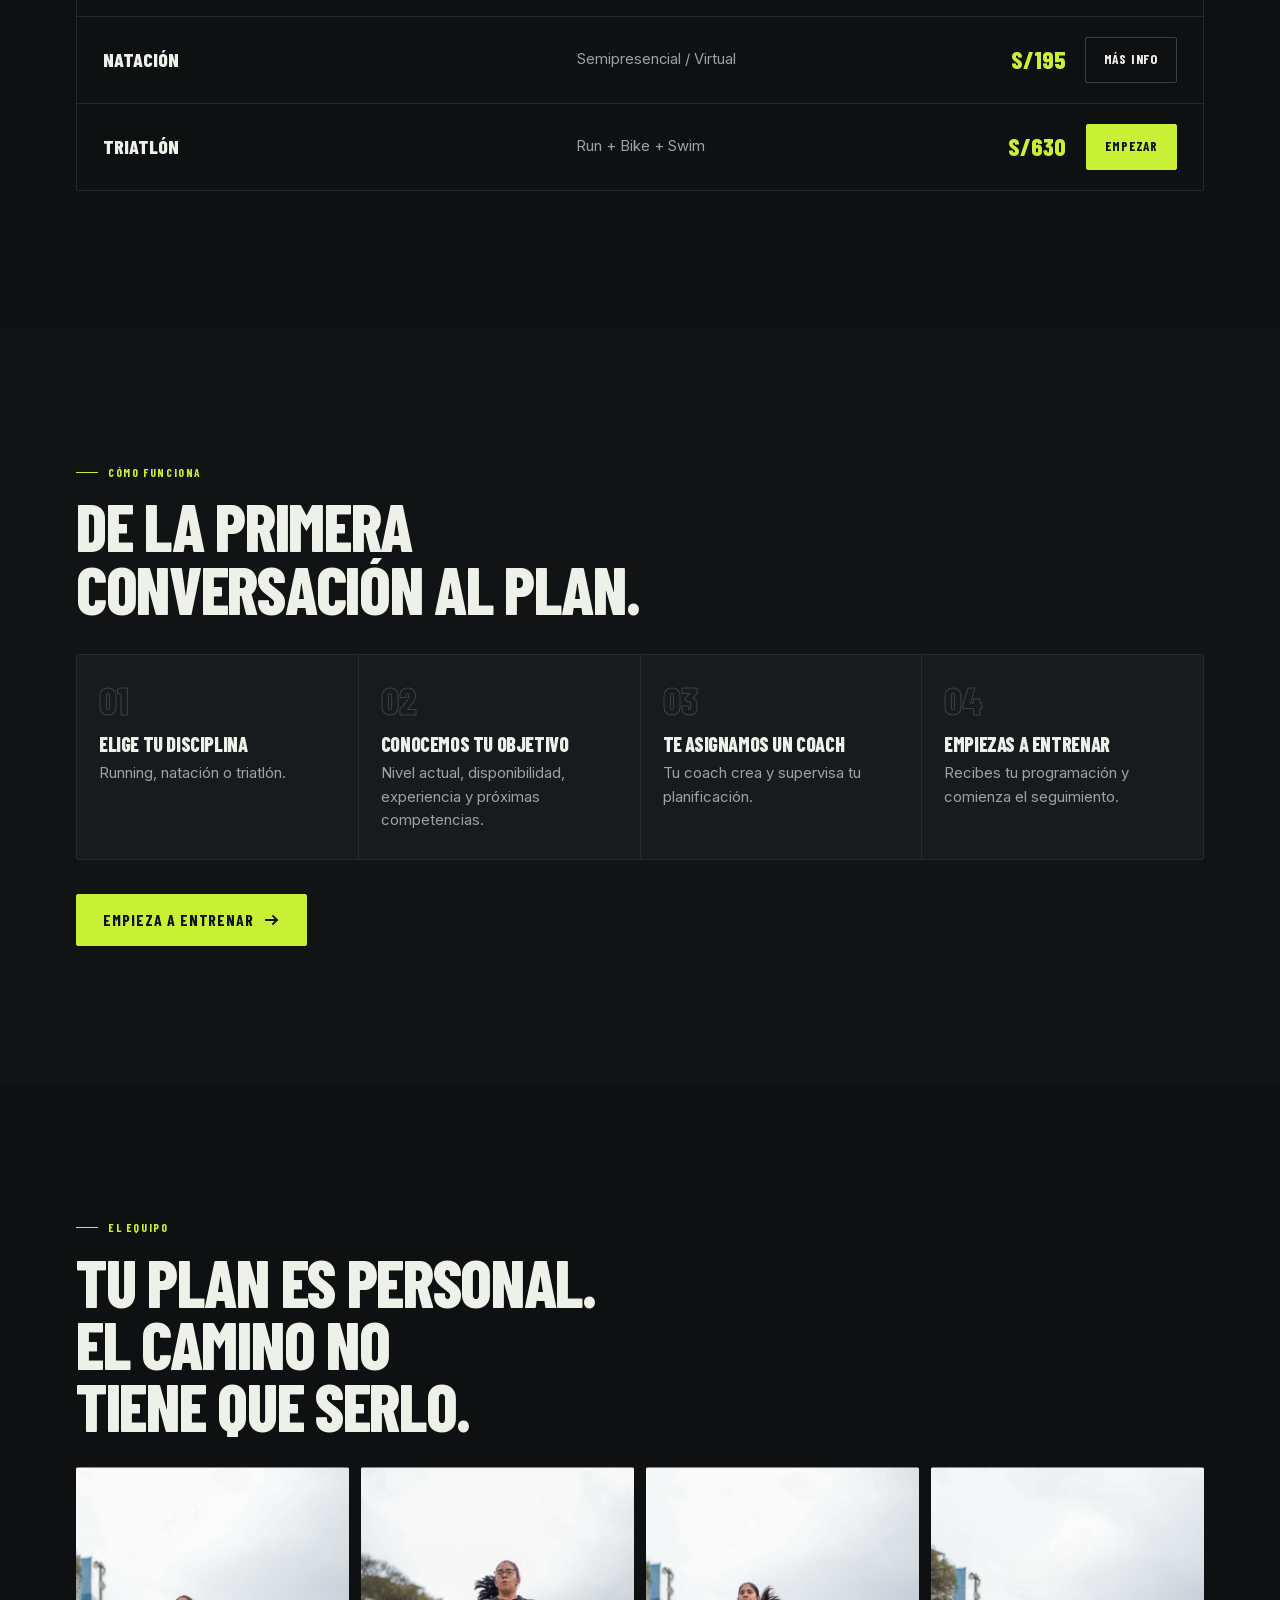
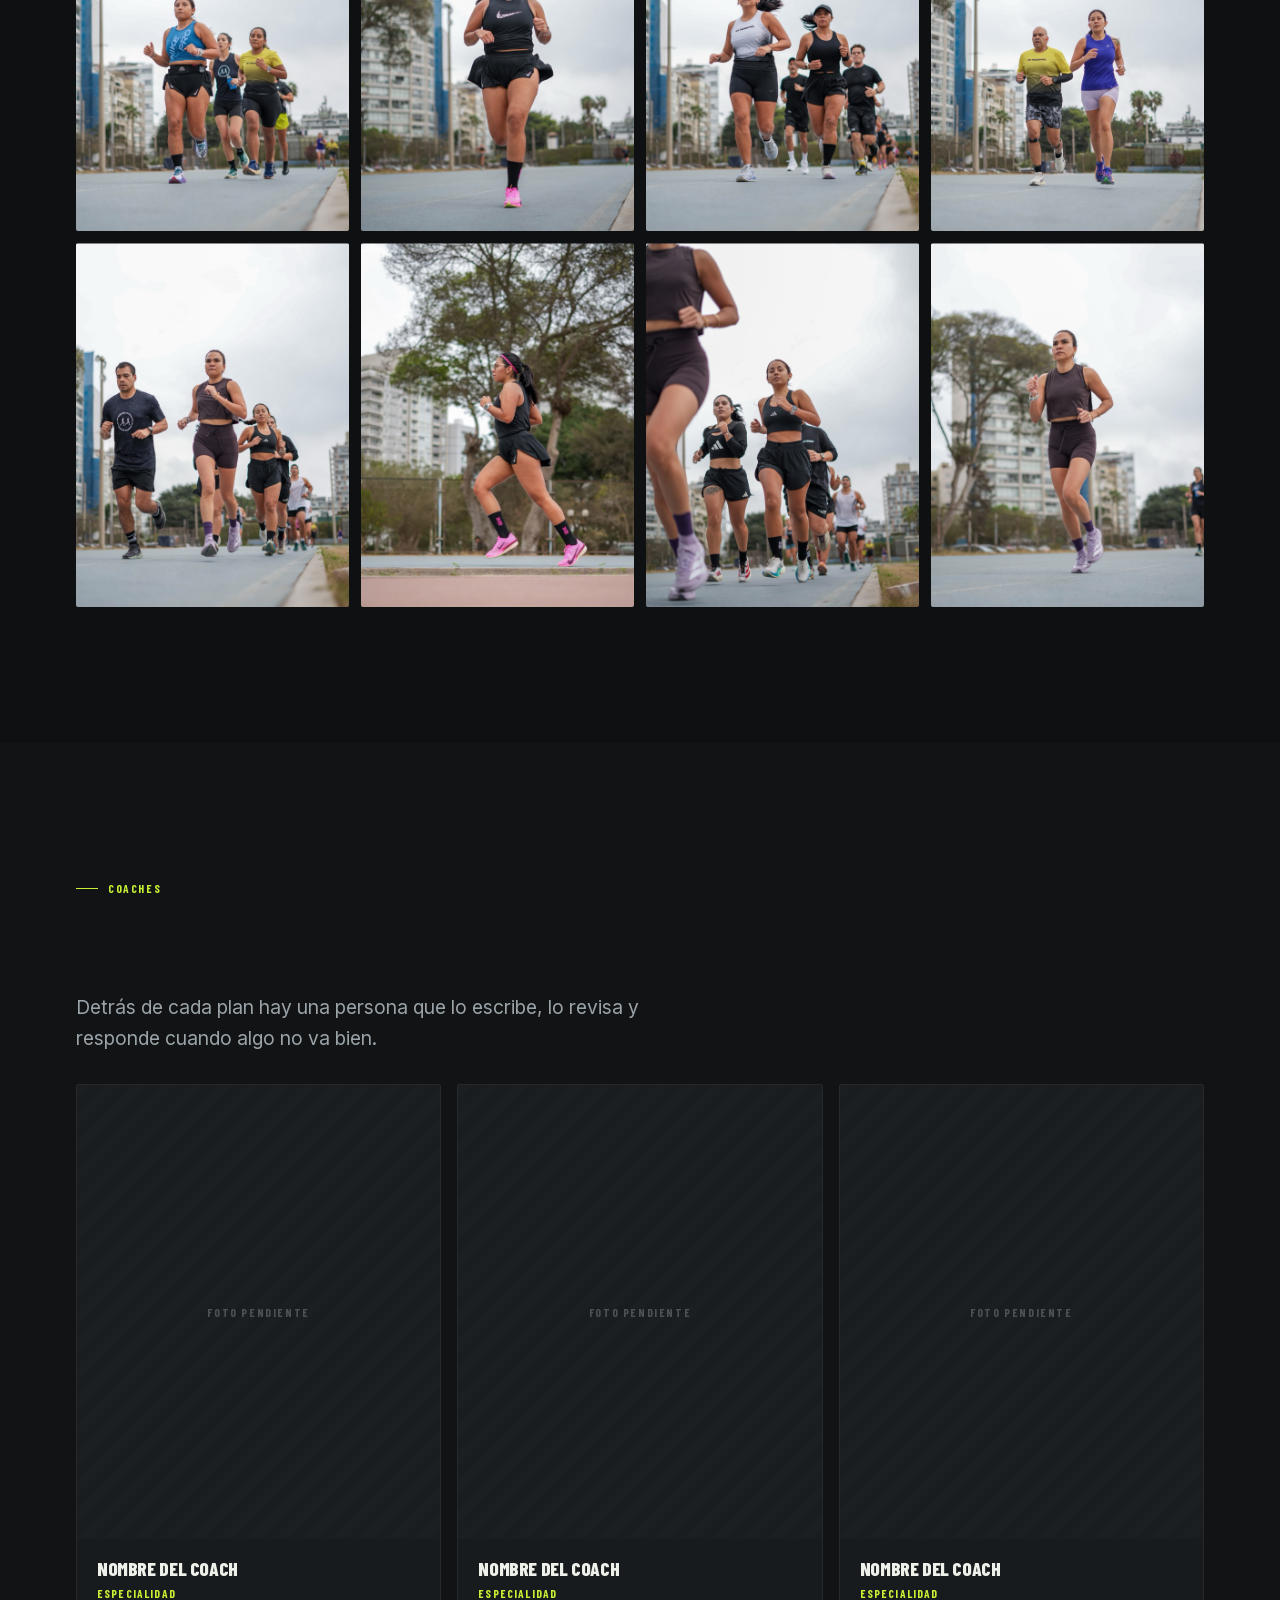
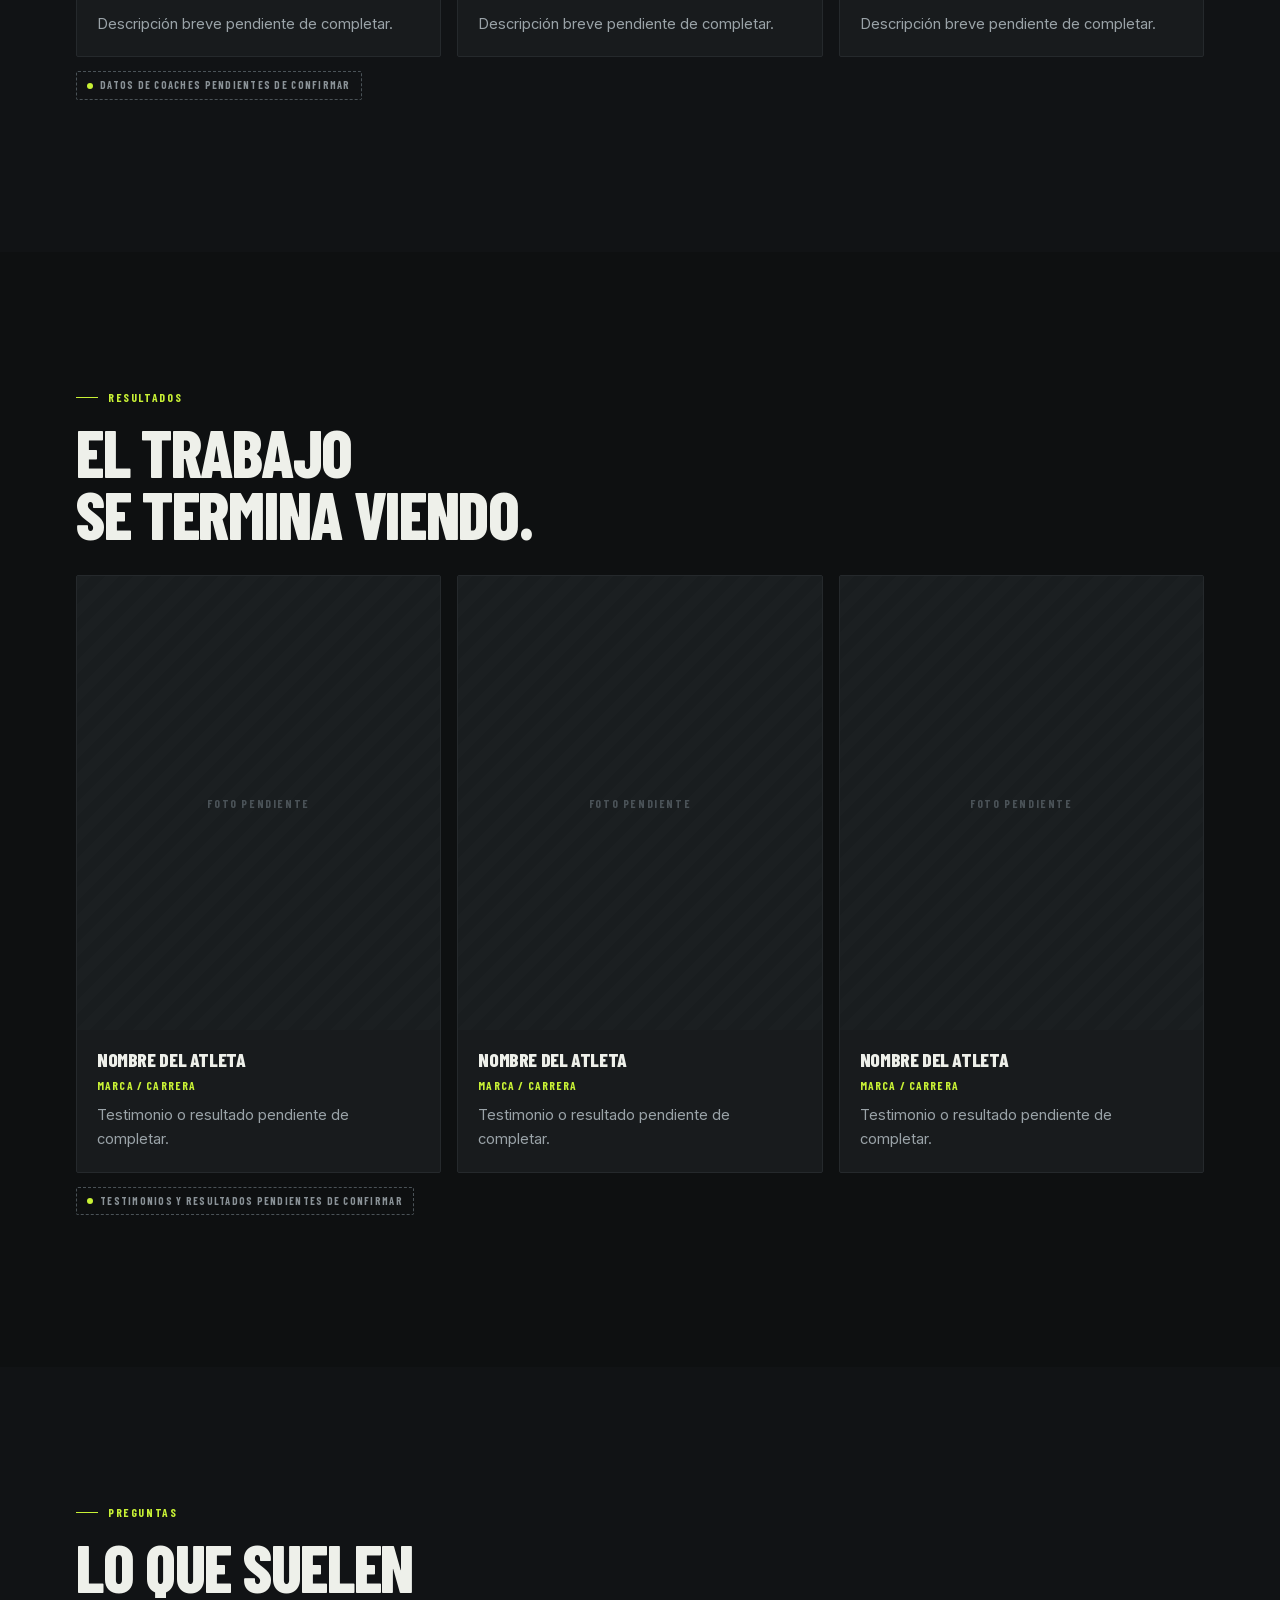
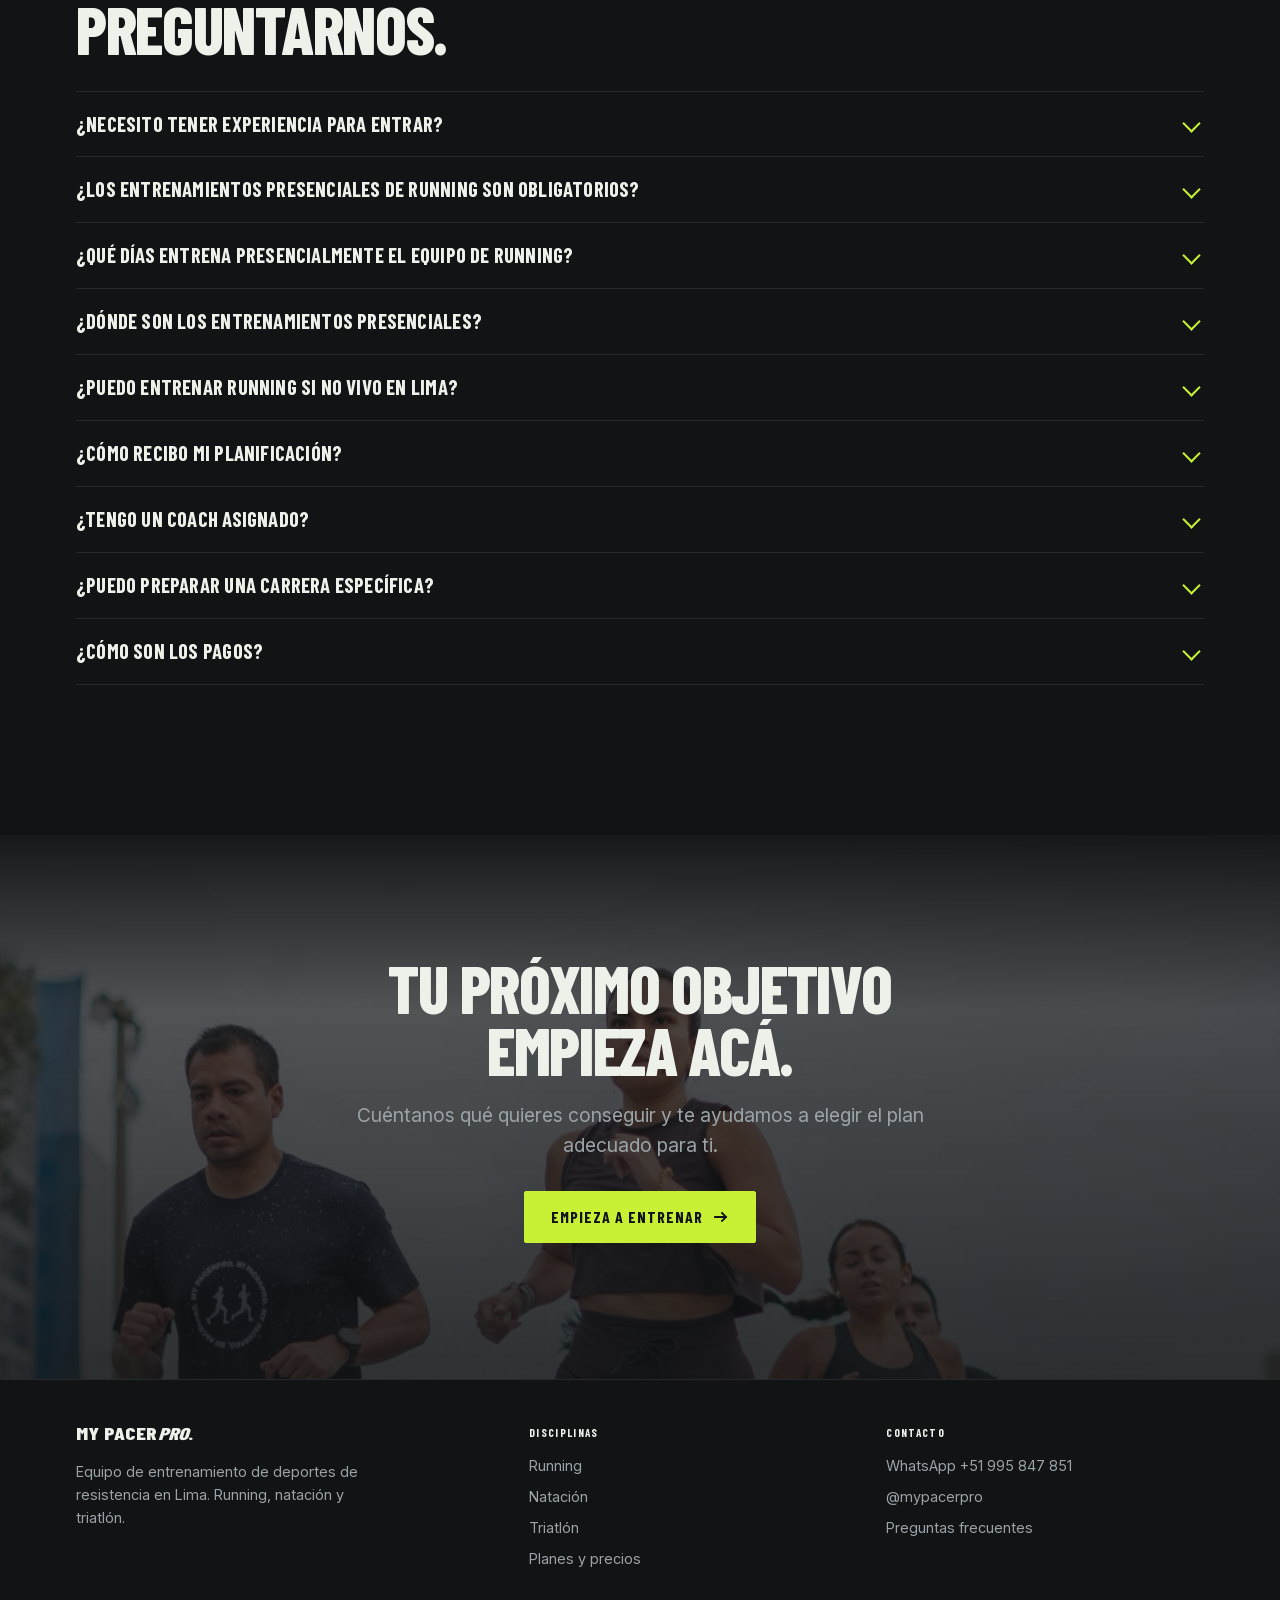
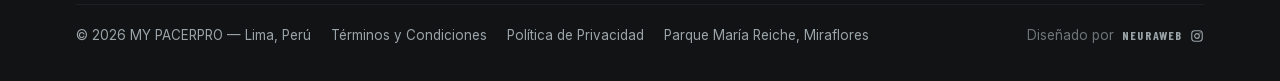
==== commit 9a8dea64: "Añade crédito de autoría de NeuraWeb "Diseñado por NeuraWeb" en el pie de las tres páginas, enlazado" ====
--- a/index.html
+++ b/index.html
@@ -538,6 +538,13 @@
       <a href="terminos.html">Términos y Condiciones</a>
       <a href="privacidad.html">Política de Privacidad</a>
       <span class="muted">Parque María Reiche, Miraflores</span>
+      <span class="credit">
+        <span class="by">Diseñado por</span>
+        <a href="https://neuraweb.pe" target="_blank" rel="noopener"><span class="name">NeuraWeb</span></a>
+        <a href="https://www.instagram.com/neuraweb.pe" target="_blank" rel="noopener" aria-label="NeuraWeb en Instagram">
+          <svg viewBox="0 0 24 24" fill="none" stroke="currentColor" stroke-width="1.9" aria-hidden="true"><rect x="3" y="3" width="18" height="18" rx="5"/><circle cx="12" cy="12" r="4"/><circle cx="17.2" cy="6.8" r="1.1" fill="currentColor" stroke="none"/></svg>
+        </a>
+      </span>
     </div>
   </div>
 </footer>
--- a/assets/style.css
+++ b/assets/style.css
@@ -212,8 +212,15 @@
 .solo{position:relative;overflow:hidden;background:#0D0F10}
 .solo-media{position:absolute;inset:0;z-index:0}
 .solo-media img{width:100%;height:100%;object-fit:cover;object-position:50% 30%;filter:grayscale(.55)}
+/* El degradado horizontal funciona en escritorio, donde el texto se apoya en
+   la mitad izquierda. En móvil el texto ocupa todo el ancho y el lado derecho
+   quedaba demasiado claro (3.20:1 medido), así que ahí se usa uno vertical. */
 .solo-media::after{content:"";position:absolute;inset:0;
-  background:linear-gradient(90deg,rgba(13,15,16,.95) 0%,rgba(13,15,16,.82) 48%,rgba(13,15,16,.60) 100%)}
+  background:linear-gradient(180deg,rgba(13,15,16,.90) 0%,rgba(13,15,16,.86) 55%,rgba(13,15,16,.93) 100%)}
+@media (min-width:768px){
+  .solo-media::after{
+    background:linear-gradient(90deg,rgba(13,15,16,.95) 0%,rgba(13,15,16,.82) 48%,rgba(13,15,16,.60) 100%)}
+}
 .solo .wrap{position:relative;z-index:1}
 .solo h2 em{font-style:normal;color:var(--lime);display:block}
 .split{display:grid;gap:1px;background:var(--line);border:1px solid var(--line);
@@ -403,11 +410,14 @@
 .motion-ready .ln-i{will-change:transform}
 .in .ln-i,.ln.in .ln-i{transform:none}
 
-/* --- revelado de imagen: barrido con clip -------------------------------- */
-.wipe{clip-path:inset(0 0 100% 0);transition:clip-path 900ms var(--ease)}
-.wipe.in{clip-path:inset(0 0 0% 0)}
-.wipe img{transform:scale(1.12);transition:transform 1400ms var(--ease)}
-.wipe.in img{transform:scale(1)}
+/* --- revelado de imagen: barrido con clip --------------------------------
+   El recorte va en la imagen, NO en el contenedor. Si se recorta el elemento
+   que observa el IntersectionObserver, este se queda sin área visible y nunca
+   dispara: el barrido no se abriría jamás. */
+.wipe{overflow:hidden}
+.wipe img{clip-path:inset(0 0 100% 0);transform:scale(1.12);
+  transition:clip-path 900ms var(--ease),transform 1400ms var(--ease)}
+.wipe.in img{clip-path:inset(0 0 0 0);transform:scale(1)}
 
 /* --- parallax ------------------------------------------------------------ */
 [data-par]{will-change:transform}
@@ -481,8 +491,7 @@
 /* --- respeto total a reduced-motion -------------------------------------- */
 @media (prefers-reduced-motion:reduce){
   .ln-i{transform:none!important;transition:none!important}
-  .wipe{clip-path:none!important;transition:none!important}
-  .wipe img{transform:none!important;transition:none!important}
+  .wipe img{clip-path:none!important;transform:none!important;transition:none!important}
   [data-par]{transform:none!important}
   .mq-track{transform:none!important}
   .tri-cell,.tri-cell .op{opacity:1!important;transform:none!important;transition:none!important}
@@ -491,3 +500,25 @@
   .btn::before{display:none}
   .faq details[open] .ans{animation:none}
 }
+
+/* --------------------------------------------------------------------------
+   Crédito de autoría
+   Se separa de los enlaces legales con margin-inline-start:auto para que no
+   se lea como parte del aviso legal. Discreto en reposo, lima al pasar.
+   -------------------------------------------------------------------------- */
+.credit{display:inline-flex;align-items:center;gap:8px;white-space:nowrap}
+@media (min-width:768px){.credit{margin-inline-start:auto}}
+.credit .by{color:#6E7579}
+.credit a{display:inline-flex;align-items:center;gap:6px;text-decoration:none;
+  color:var(--muted);position:relative;transition:color .28s var(--ease)}
+.credit a:hover{color:var(--lime)}
+.credit .name{font-family:var(--display);font-weight:700;text-transform:uppercase;
+  letter-spacing:.09em;font-size:.76rem}
+.credit .name::after{content:"";position:absolute;left:0;right:0;bottom:-3px;height:1px;
+  background:var(--lime);transform:scaleX(0);transform-origin:0 50%;
+  transition:transform .32s var(--ease)}
+.credit a:hover .name::after{transform:scaleX(1)}
+.credit svg{width:14px;height:14px;flex:none}
+@media (prefers-reduced-motion:reduce){
+  .credit a,.credit .name::after{transition:none}
+}
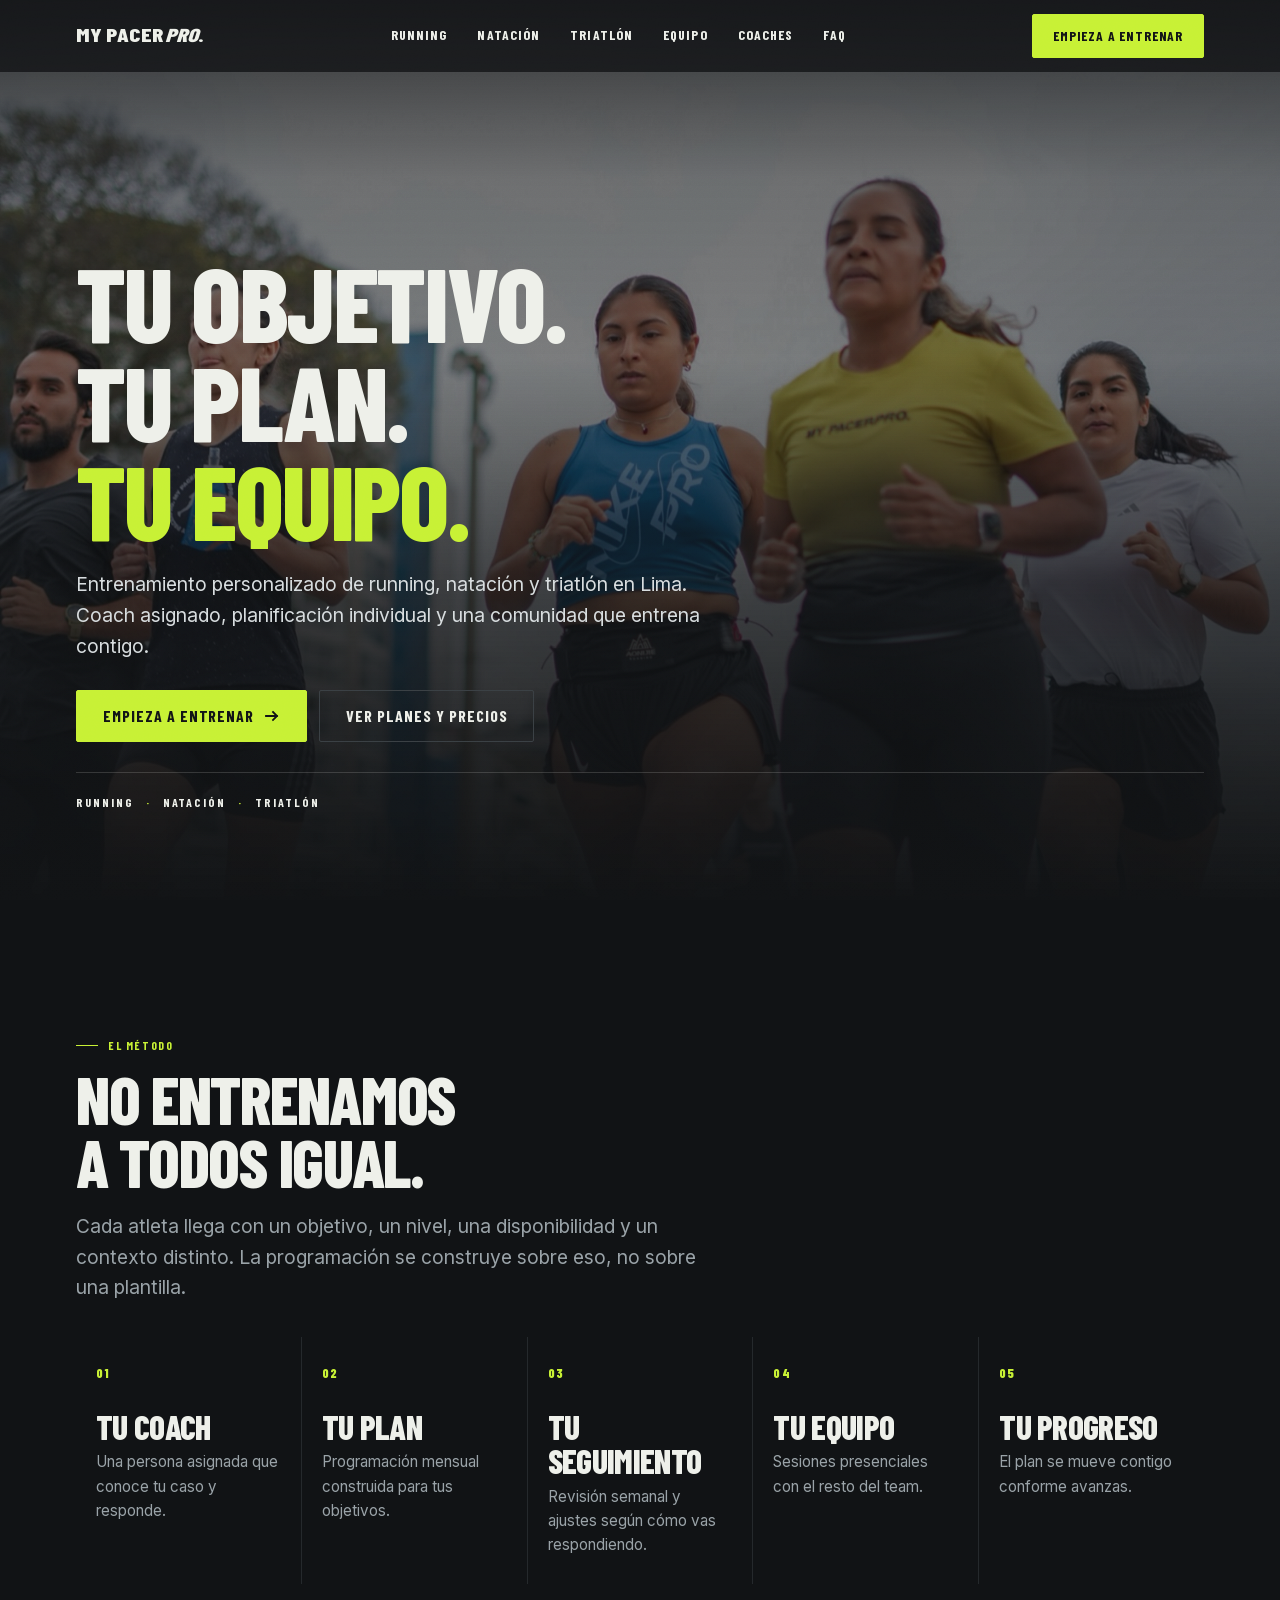
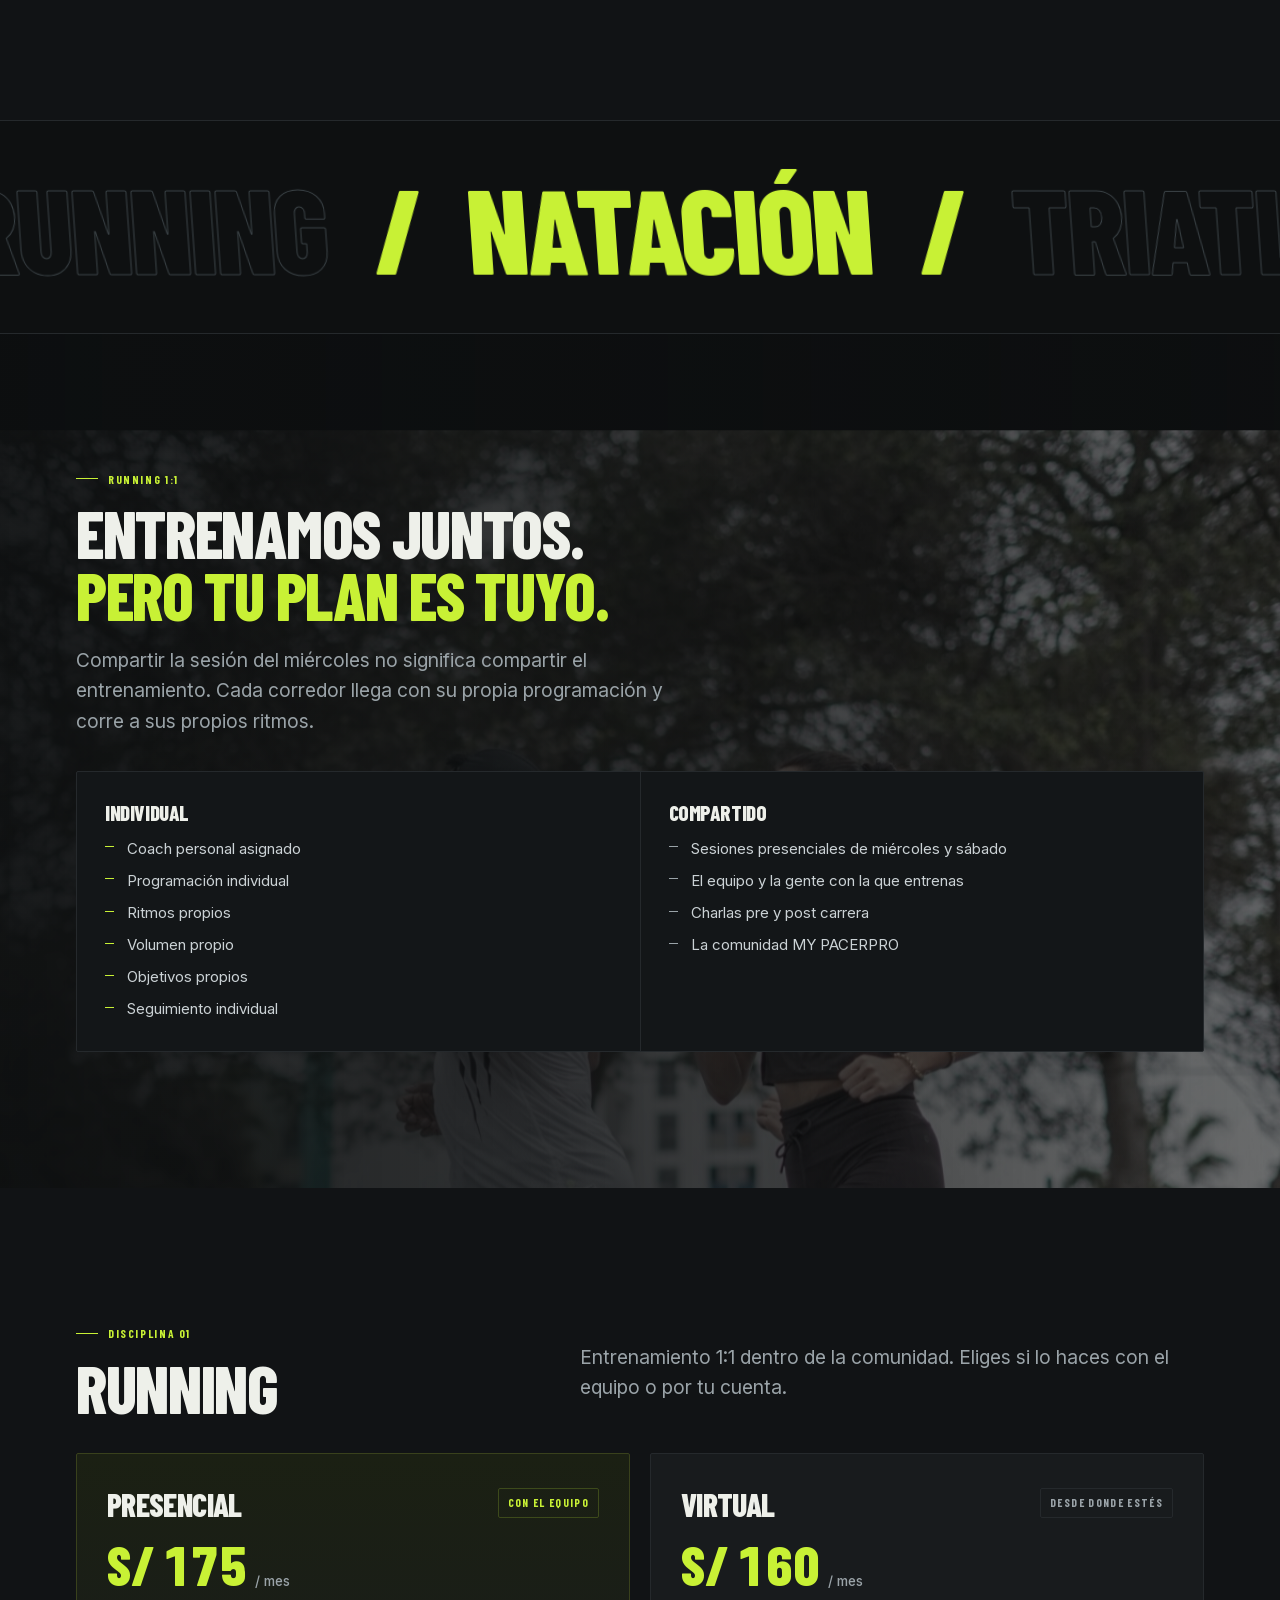
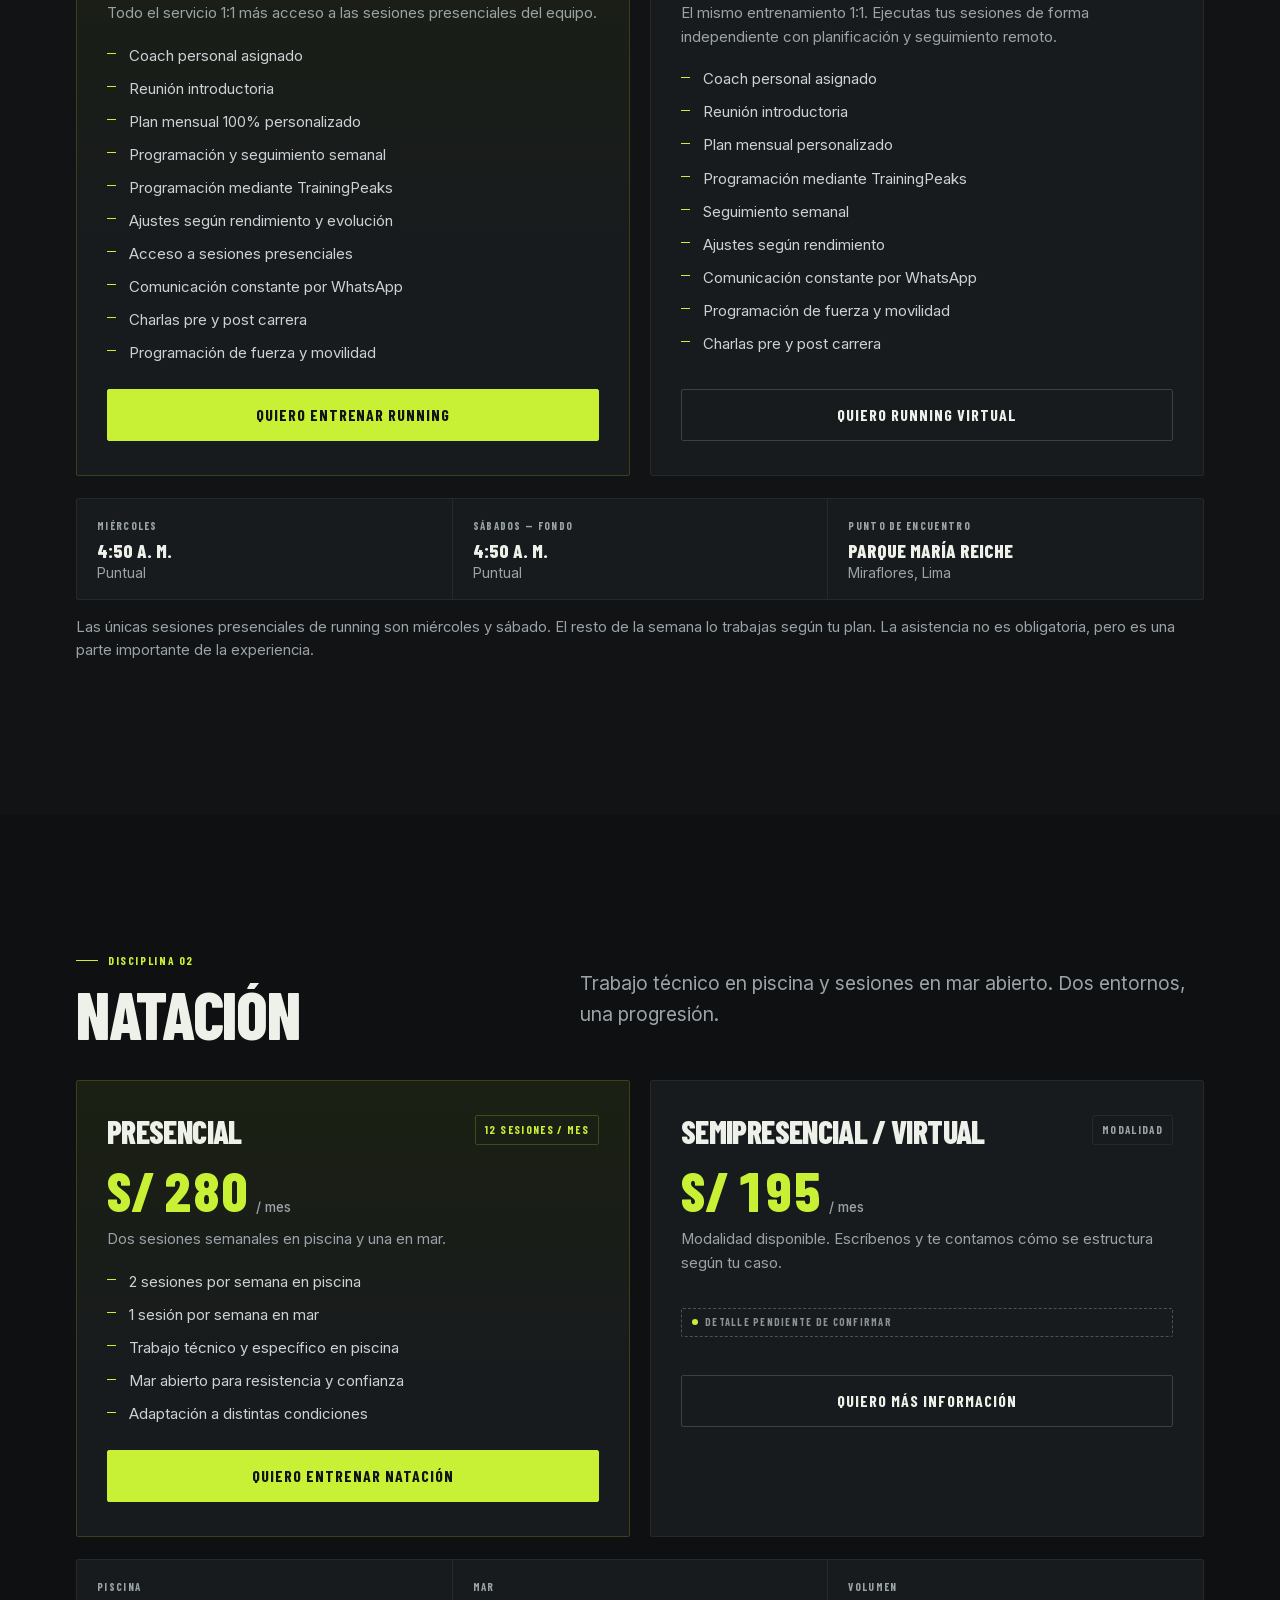
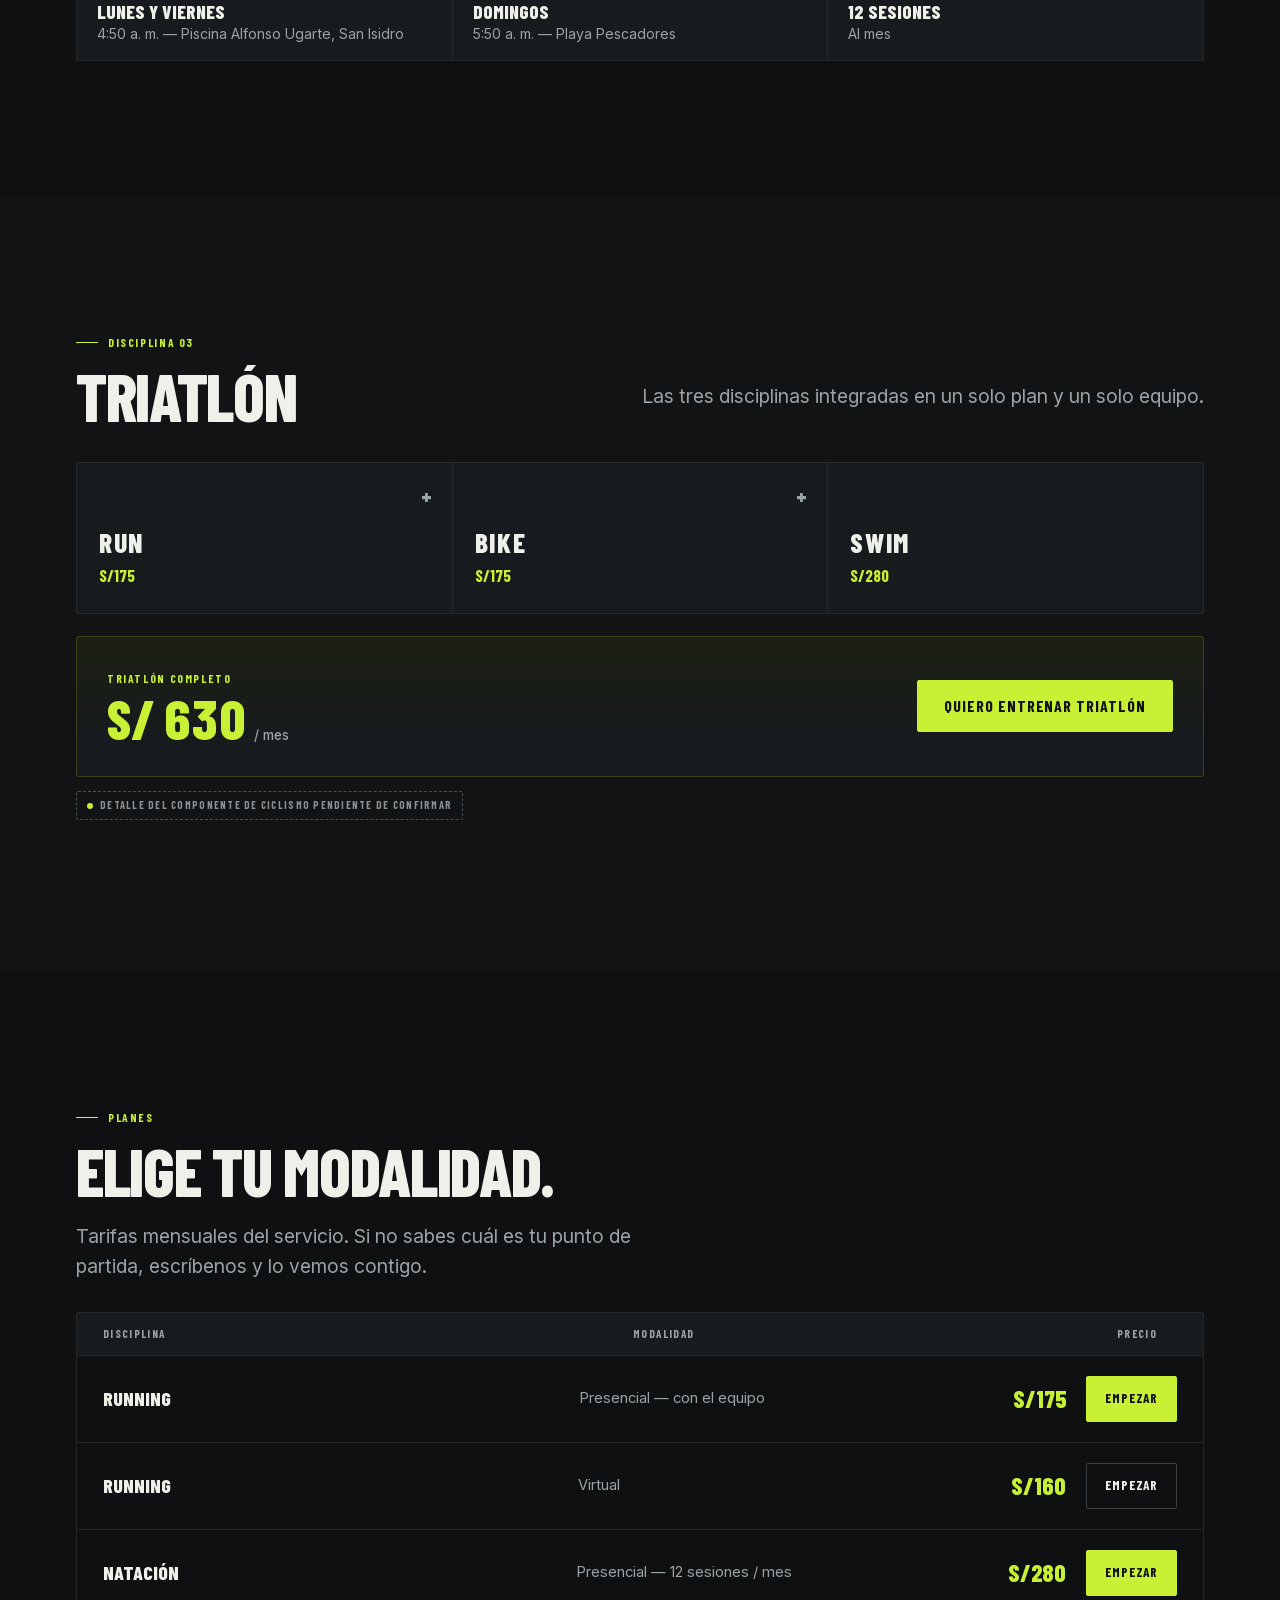
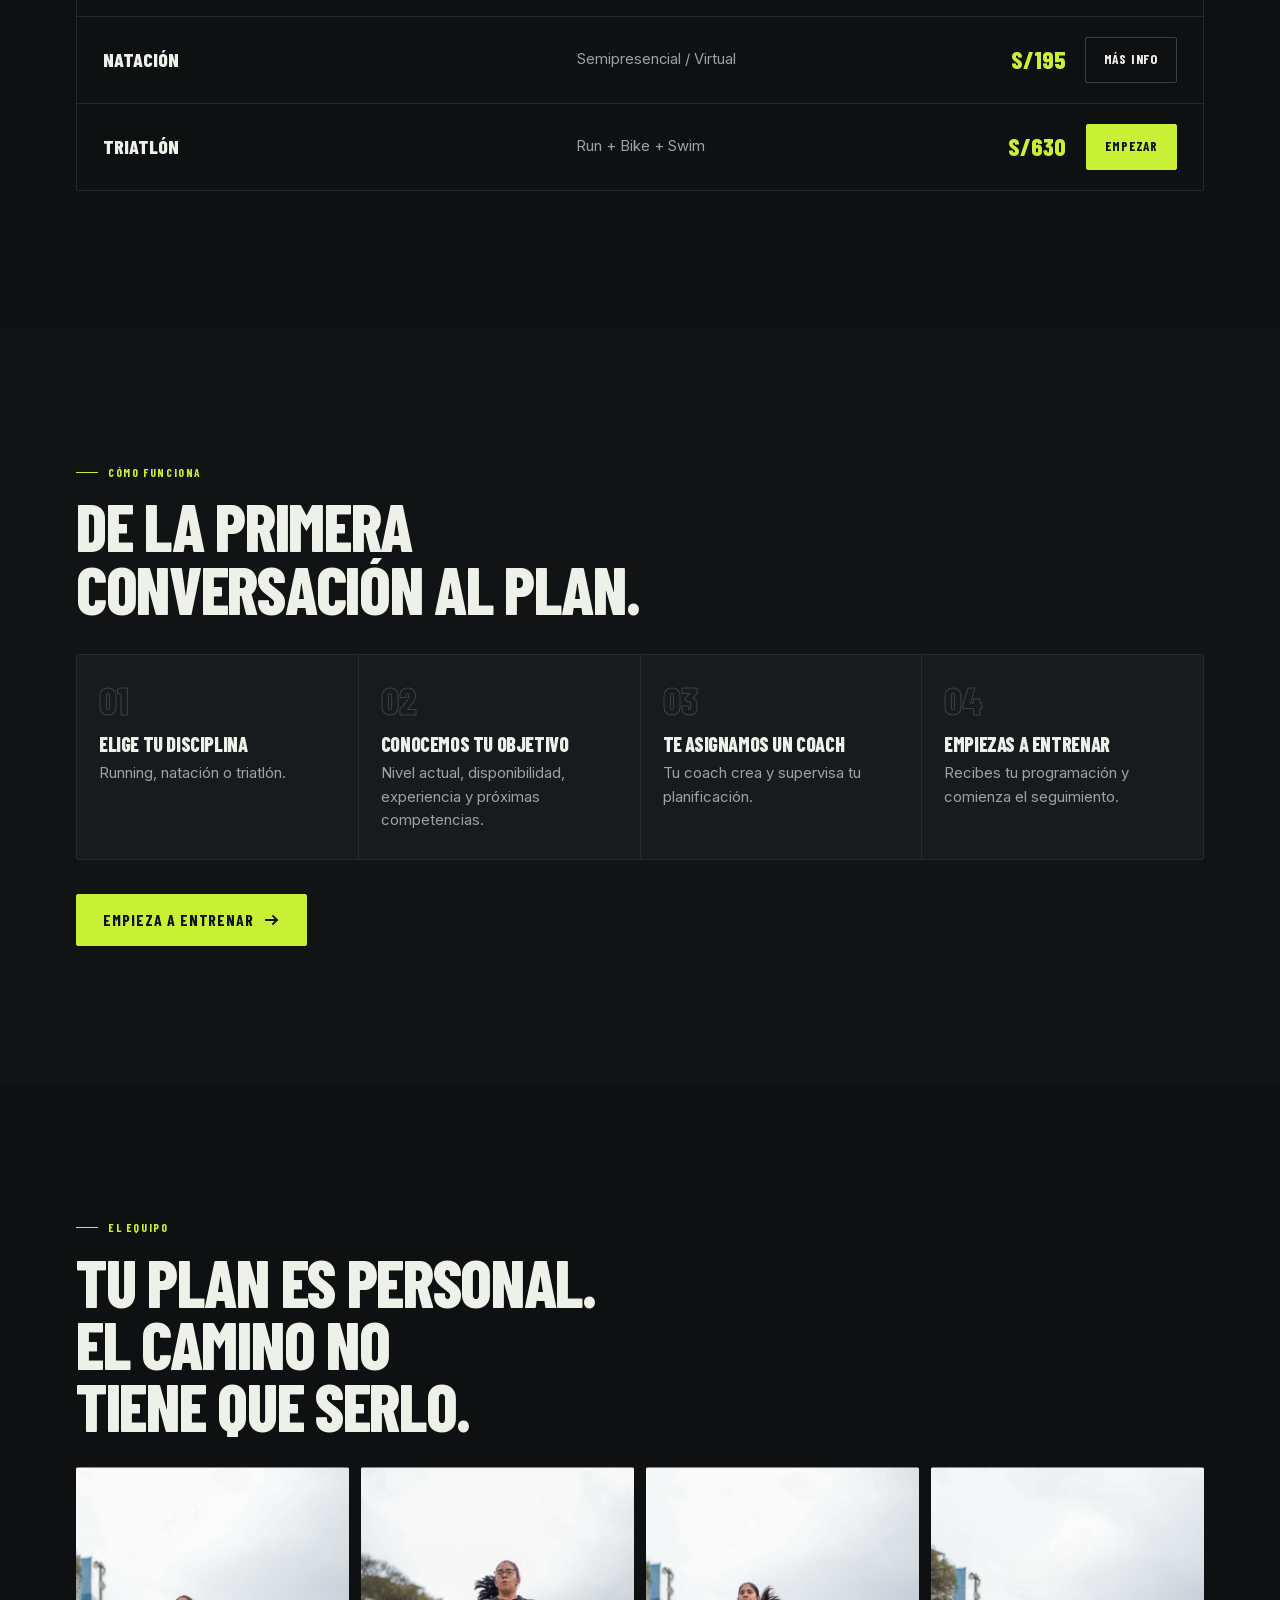
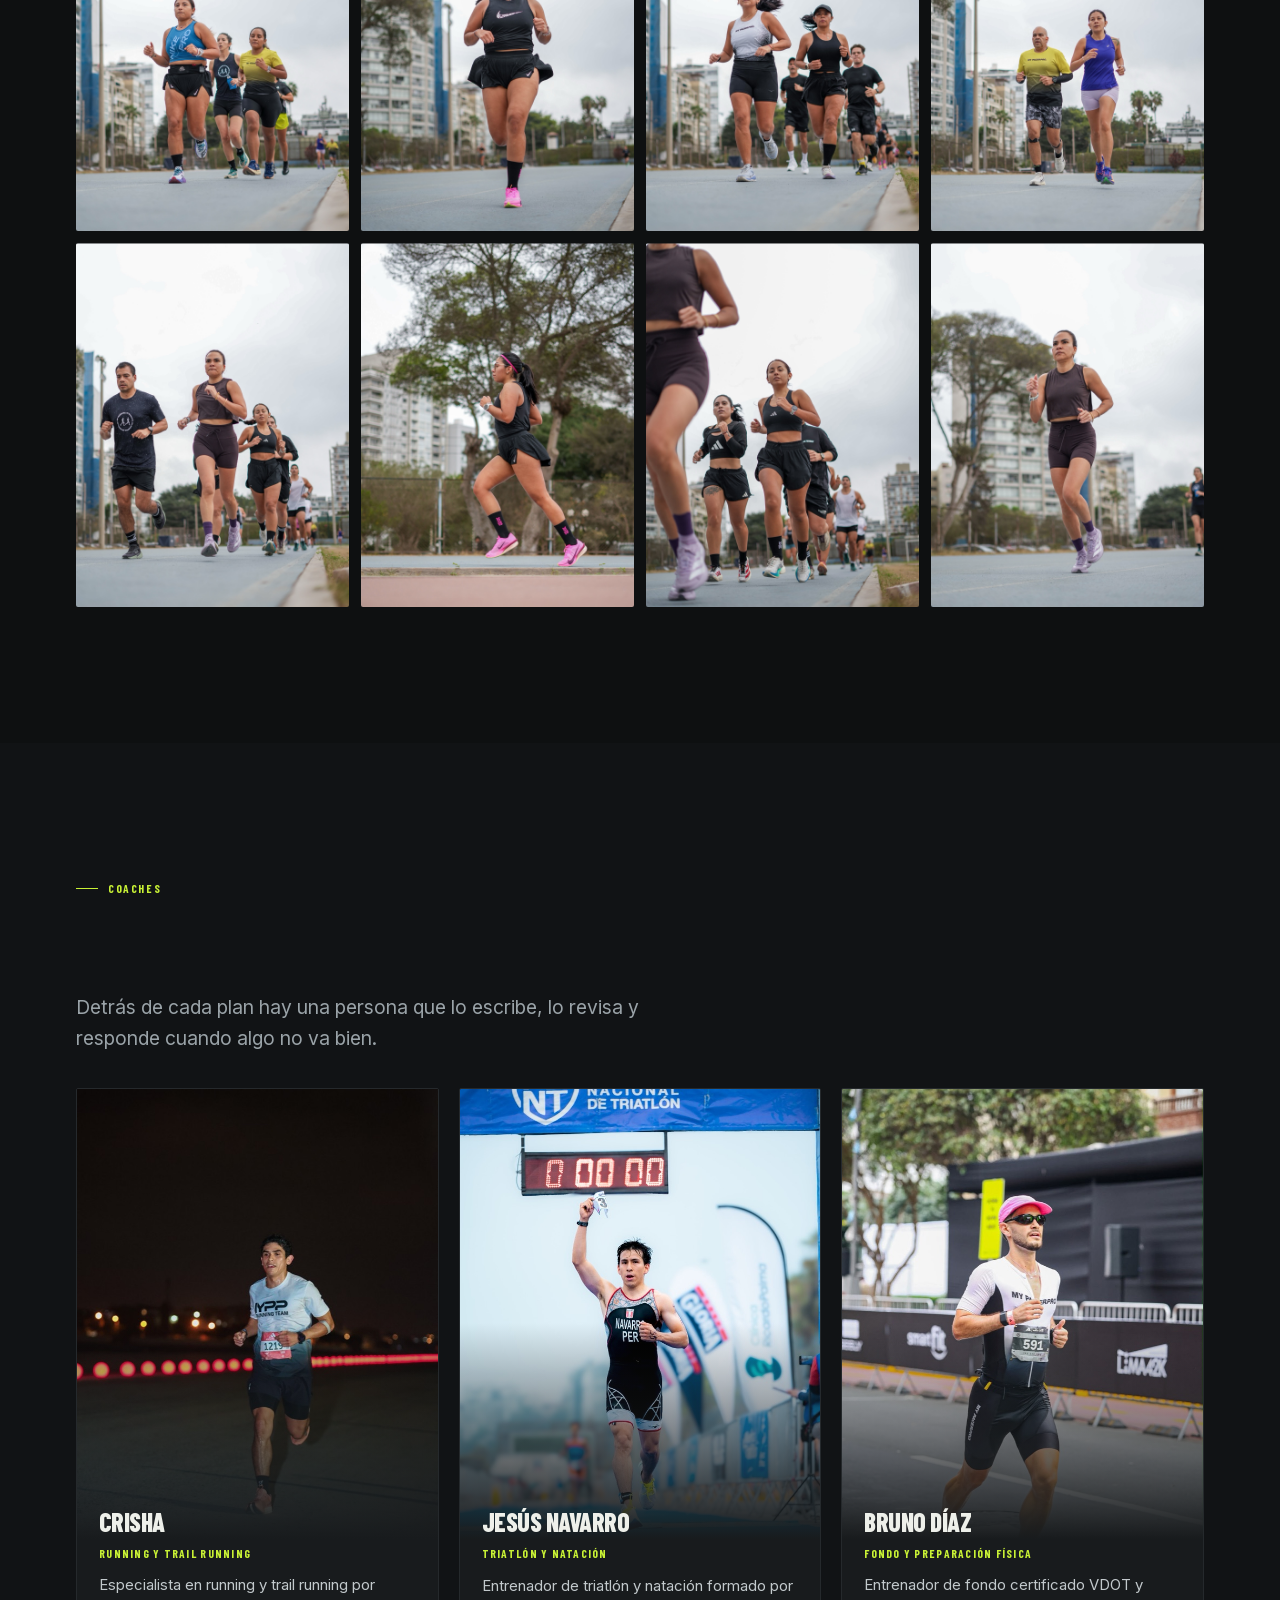
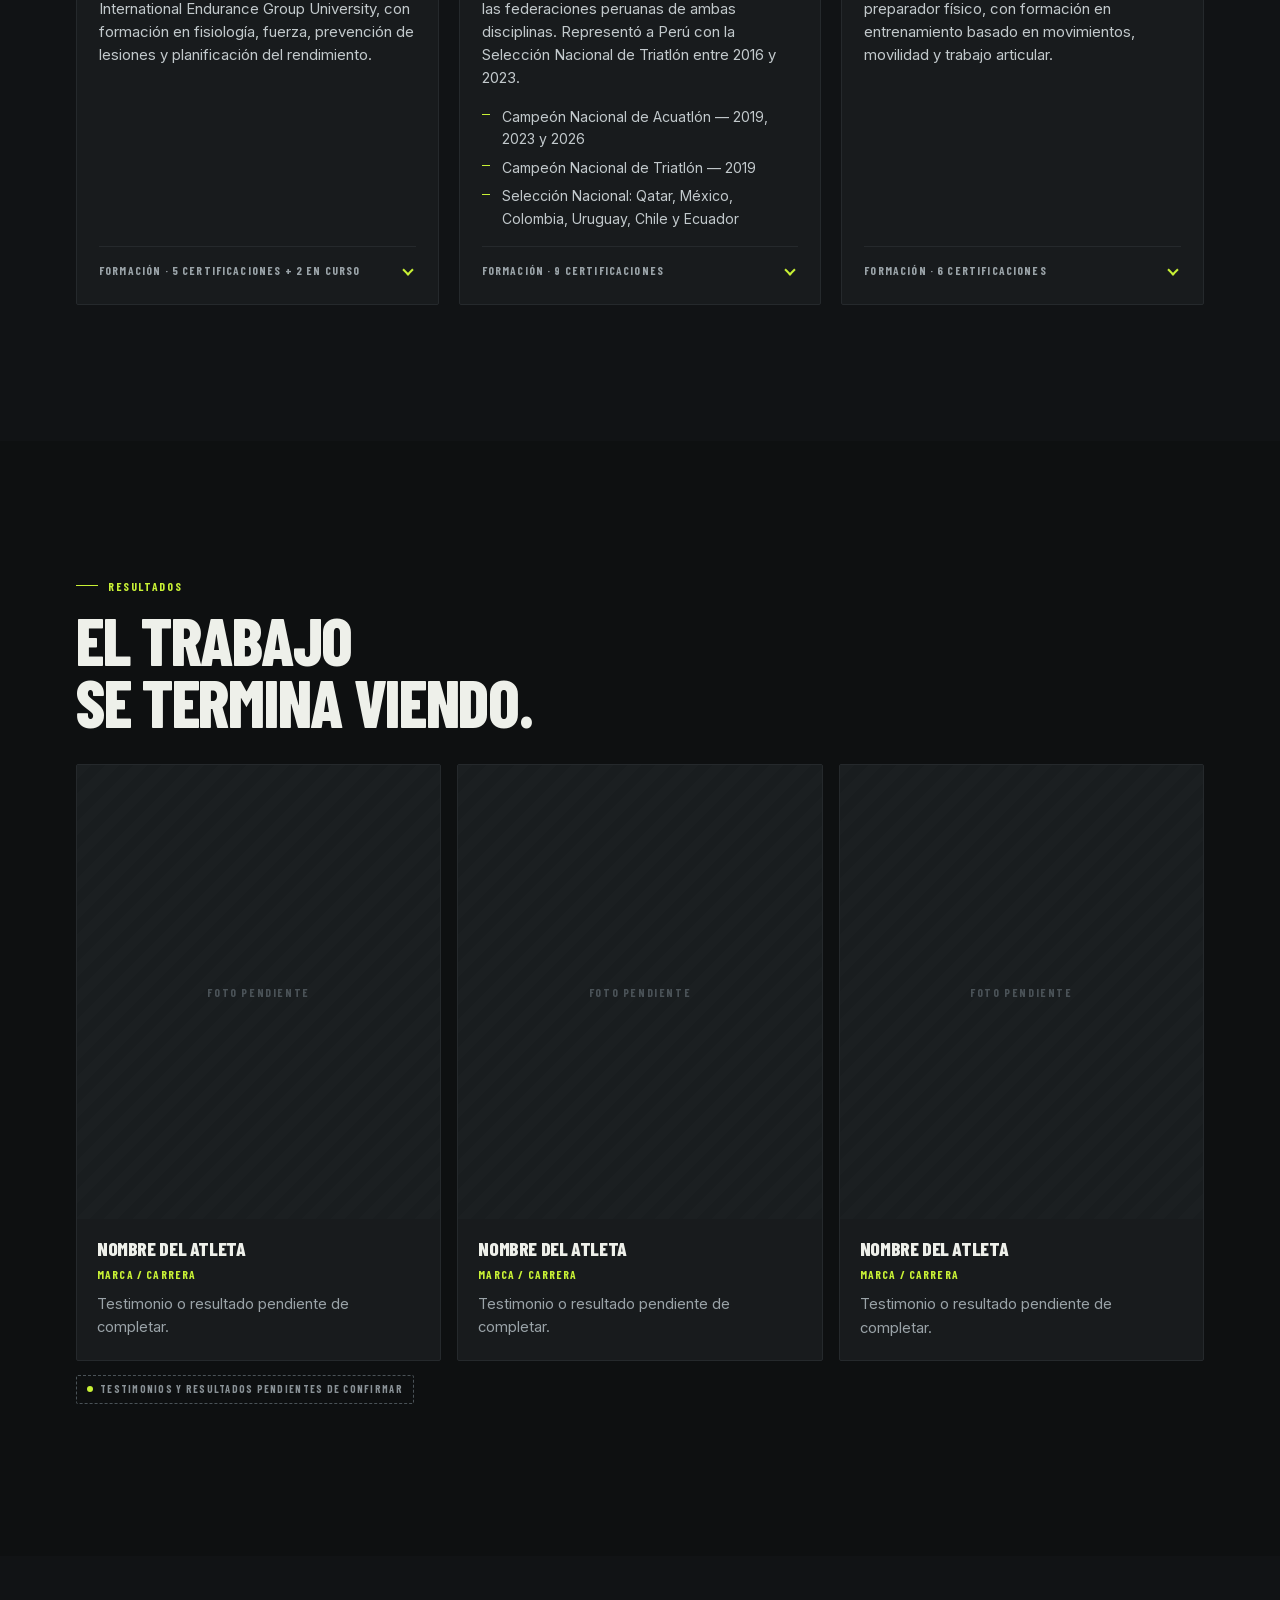
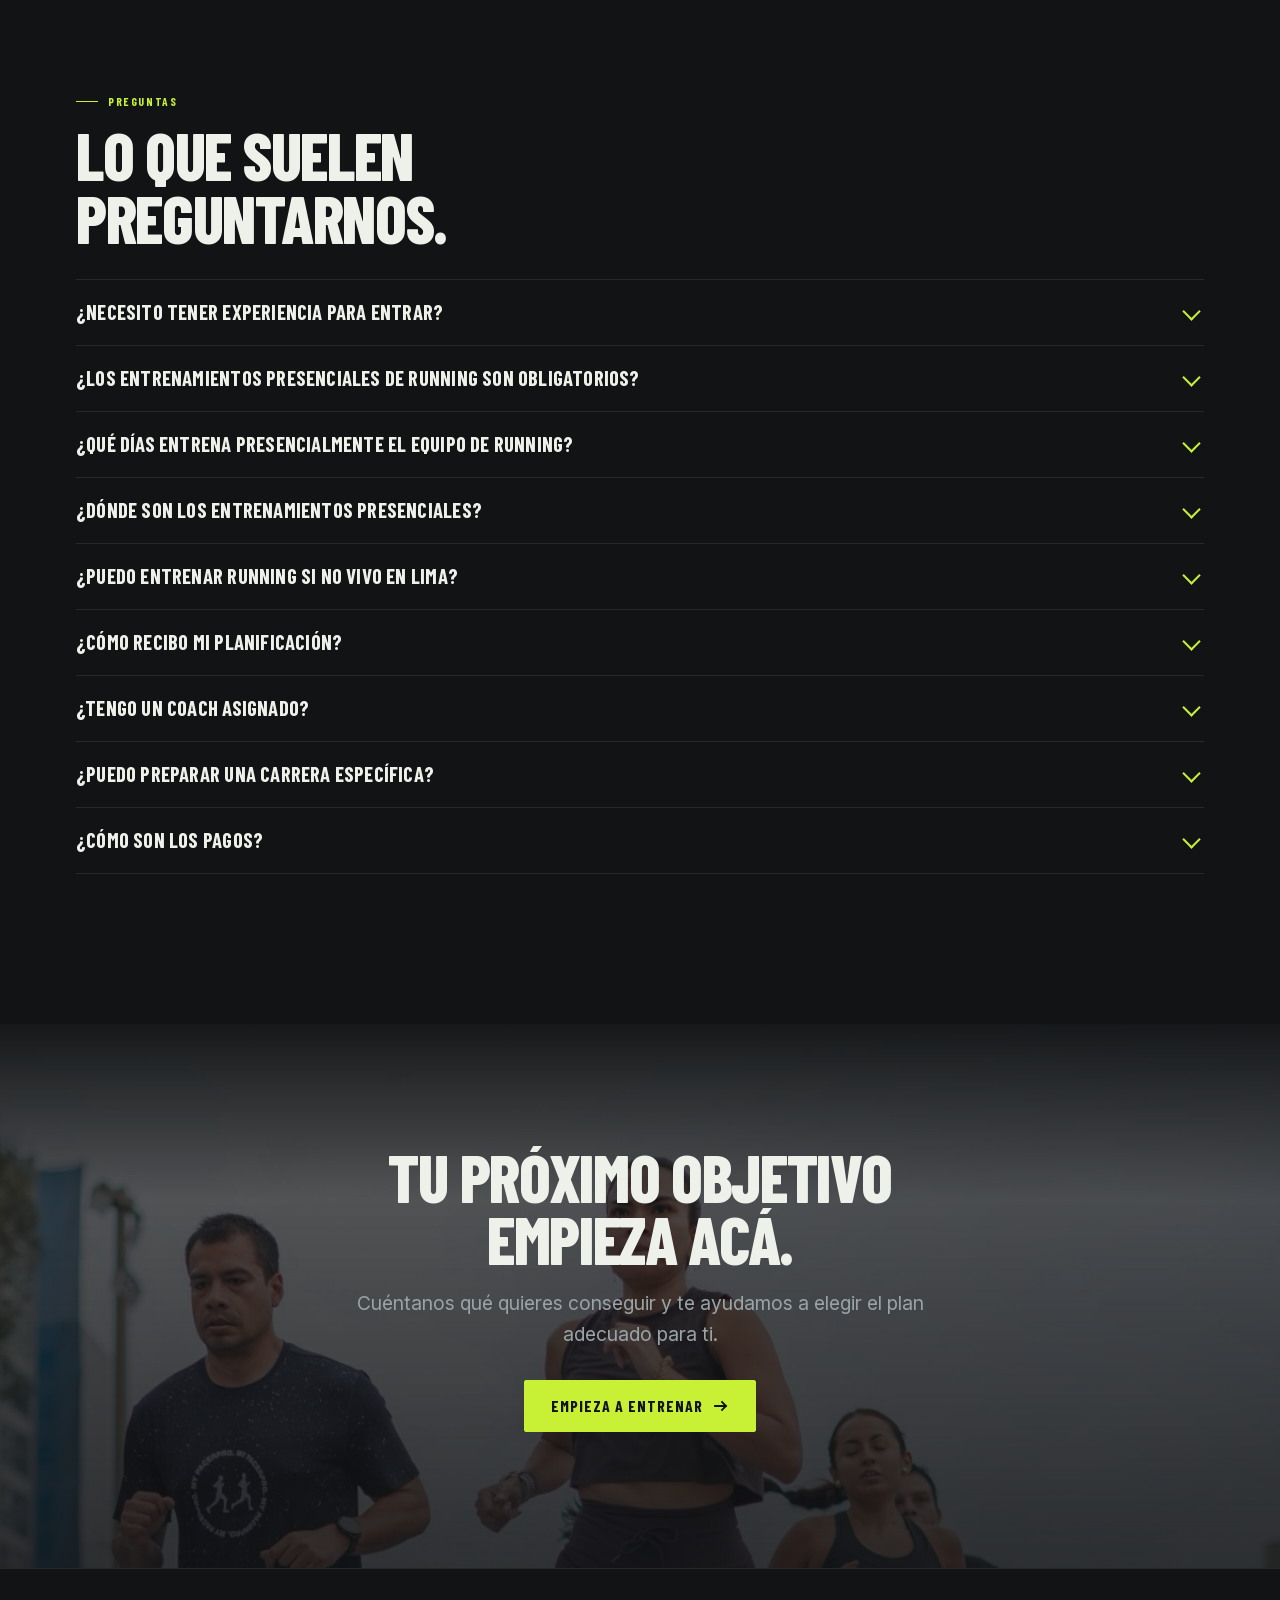
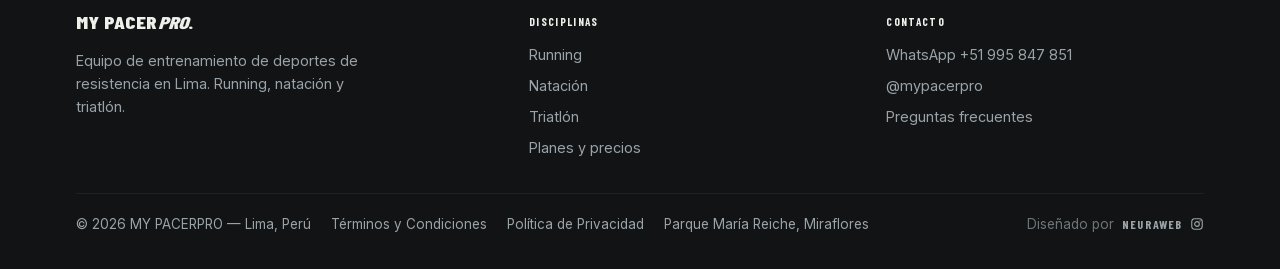
==== commit 72b6ec7b: "Fichas de coach con datos y fotografías reales Sustituye los tres placeholders por Crisha, Jesús Nav" ====
--- a/index.html
+++ b/index.html
@@ -415,12 +415,87 @@
     <h2 class="rise">Conoce a tus coaches.</h2>
     <p class="lede rise d1" style="margin-top:18px">Detrás de cada plan hay una persona que lo escribe, lo revisa y responde cuando algo no va bien.</p>
 
-    <div class="cards rise d2">
-      <article class="card"><div class="ph">Foto pendiente</div><div class="body"><h3>Nombre del coach</h3><p class="role">Especialidad</p><p>Descripción breve pendiente de completar.</p></div></article>
-      <article class="card"><div class="ph">Foto pendiente</div><div class="body"><h3>Nombre del coach</h3><p class="role">Especialidad</p><p>Descripción breve pendiente de completar.</p></div></article>
-      <article class="card"><div class="ph">Foto pendiente</div><div class="body"><h3>Nombre del coach</h3><p class="role">Especialidad</p><p>Descripción breve pendiente de completar.</p></div></article>
-    </div>
-    <p class="todo">Datos de coaches pendientes de confirmar</p>
+    <div class="coaches rise d2">
+
+      <!-- ---------------- CRISHA ---------------- -->
+      <article class="coach">
+        <div class="coach-ph">
+          <img src="assets/img/coach-crisha.jpg" alt="Crisha, coach de running y trail de MY PACERPRO, durante una carrera nocturna" width="666" height="1000" loading="lazy">
+        </div>
+        <div class="coach-body">
+          <h3>Crisha</h3>
+          <p class="role">Running y trail running</p>
+          <p class="bio">Especialista en running y trail running por International Endurance Group University, con formación en fisiología, fuerza, prevención de lesiones y planificación del rendimiento.</p>
+          <details class="creds">
+            <summary>Formación · 5 certificaciones + 2 en curso</summary>
+            <ul>
+              <li><b>Especialista en Running y Trail Running</b> — International Endurance Group University</li>
+              <li><b>Factores de Rendimiento, Cuantificación y Planificación en Running y Trail Running</b> — International Endurance Group University</li>
+              <li><b>Valoración Fisiológica y Nutrición en el Corredor</b> — International Endurance Group University</li>
+              <li><b>Entrenamiento de la Resistencia y la Fuerza en el Corredor</b> — International Endurance Group University</li>
+              <li><b>Psicología y Prevención de Lesiones Aplicadas al Corredor</b> — International Endurance Group University</li>
+              <li><b>Experto Universitario en Trail Running</b> — UDIMA, Universidad a Distancia de Madrid <span class="wip">· en curso</span></li>
+              <li><b>Certificación VDOT</b> <span class="wip">· en curso</span></li>
+            </ul>
+          </details>
+        </div>
+      </article>
+
+      <!-- ---------------- JESÚS NAVARRO ---------------- -->
+      <article class="coach">
+        <div class="coach-ph">
+          <img src="assets/img/coach-navarro.jpg" alt="Jesús Navarro cruzando la meta con la camiseta de la selección peruana de triatlón" width="667" height="1000" loading="lazy">
+        </div>
+        <div class="coach-body">
+          <h3>Jesús Navarro</h3>
+          <p class="role">Triatlón y natación</p>
+          <p class="bio">Entrenador de triatlón y natación formado por las federaciones peruanas de ambas disciplinas. Representó a Perú con la Selección Nacional de Triatlón entre 2016 y 2023.</p>
+          <ul class="honours">
+            <li>Campeón Nacional de Acuatlón — 2019, 2023 y 2026</li>
+            <li>Campeón Nacional de Triatlón — 2019</li>
+            <li>Selección Nacional: Qatar, México, Colombia, Uruguay, Chile y Ecuador</li>
+          </ul>
+          <details class="creds">
+            <summary>Formación · 9 certificaciones</summary>
+            <ul>
+              <li><b>Fundamentos y Metodología para la Enseñanza de la Natación</b> — Fed. Deportiva Peruana de Natación, 2025</li>
+              <li><b>Curso Nacional de Formación de Entrenadores de Triatlón, Nivel 1</b> — Fed. Deportiva Peruana de Triatlón, 2025</li>
+              <li><b>II Congreso Internacional de Ciencias del Deporte, Olimpismo y Movimiento Olímpico</b> — 2024</li>
+              <li><b>Biomecánica de la Carrera</b> — Instituto Deporte y Vida, 2022-2023</li>
+              <li><b>Entrenador de Triatlón Nivel 2, Especialización Deportiva</b> — Universidad de Triatlón de México, 2021</li>
+              <li><b>Especialista en Entrenamiento de la Fuerza, 5.ª edición</b> — Instituto Deporte y Vida, 2021</li>
+              <li><b>Especialista en Triatlón, Medio Ironman e Ironman</b> — Instituto Deporte y Vida, 2020</li>
+              <li><b>1.er Curso de Formación de Entrenadores de Triatlón</b> — Federación Peruana de Triatlón, 2020</li>
+              <li><b>Entrenador de Triatlón Nivel 1, Iniciación Deportiva</b> — Universidad de Triatlón de México, 2020</li>
+            </ul>
+          </details>
+        </div>
+      </article>
+
+      <!-- ---------------- BRUNO DÍAZ ---------------- -->
+      <article class="coach">
+        <div class="coach-ph">
+          <img src="assets/img/coach-bruno.jpg" alt="Bruno Díaz corriendo con el equipamiento de MY PACERPRO en la maratón de Lima" width="666" height="1000" loading="lazy">
+        </div>
+        <div class="coach-body">
+          <h3>Bruno Díaz</h3>
+          <p class="role">Fondo y preparación física</p>
+          <p class="bio">Entrenador de fondo certificado VDOT y preparador físico, con formación en entrenamiento basado en movimientos, movilidad y trabajo articular.</p>
+          <details class="creds">
+            <summary>Formación · 6 certificaciones</summary>
+            <ul>
+              <li><b>VDOT Certified Distance Running Coach</b> — Estados Unidos</li>
+              <li><b>Preparador Físico Nivel 2</b> — PROCOACH, Perú</li>
+              <li><b>Preparador Físico Nivel 1</b> — PROCOACH, Perú y NSCA, España</li>
+              <li><b>ECO-Sistema MS</b> — Movement Solutions, Chile</li>
+              <li><b>Principios del Entrenamiento Basado en Movimientos</b> — Movement Solutions, Chile</li>
+              <li><b>Entrenamiento Articular y Movilidad Nivel 1</b> — Movement Solutions, Chile</li>
+            </ul>
+          </details>
+        </div>
+      </article>
+
+    </div>
   </div>
 </section>
 
--- a/assets/style.css
+++ b/assets/style.css
@@ -522,3 +522,62 @@
 @media (prefers-reduced-motion:reduce){
   .credit a,.credit .name::after{transition:none}
 }
+
+/* ==========================================================================
+   FICHAS DE COACH
+   Las credenciales son el argumento de confianza más fuerte de la web, pero
+   son listas largas. La ficha muestra lo esencial y guarda la formación
+   completa en un <details>: accesible sin JS y sin llenar la página de texto.
+   ========================================================================== */
+.coaches{display:grid;gap:18px;margin-top:34px}
+@media (min-width:720px){.coaches{grid-template-columns:repeat(2,1fr)}}
+@media (min-width:1080px){.coaches{grid-template-columns:repeat(3,1fr);gap:20px}}
+
+.coach{border:1px solid var(--line);background:var(--surface);border-radius:2px;
+  overflow:hidden;display:flex;flex-direction:column;
+  transition:border-color .34s var(--ease),transform .42s var(--ease)}
+@media (hover:hover) and (min-width:720px){
+  .coach:hover{transform:translateY(-4px);border-color:#3D4A1B}
+}
+.coach-ph{position:relative;aspect-ratio:4/5;overflow:hidden;background:#0E1011}
+.coach-ph img{width:100%;height:100%;object-fit:cover;object-position:50% 28%;
+  transition:transform .8s var(--ease)}
+@media (hover:hover){.coach:hover .coach-ph img{transform:scale(1.04)}}
+/* degradado inferior para que el nombre no caiga sobre zonas claras */
+.coach-ph::after{content:"";position:absolute;inset:0;pointer-events:none;
+  background:linear-gradient(180deg,transparent 52%,rgba(24,27,29,.72) 86%,var(--surface) 100%)}
+
+.coach-body{padding:0 22px 24px;margin-top:-30px;position:relative;z-index:1;
+  display:flex;flex-direction:column;flex:1}
+.coach h3{font-size:clamp(1.35rem,4.4vw,1.6rem);line-height:1}
+.coach .role{font-family:var(--display);font-weight:700;text-transform:uppercase;
+  letter-spacing:.11em;font-size:.72rem;color:var(--lime);margin:9px 0 12px}
+.coach .bio{margin:0 0 16px;color:#C2C9CC;font-size:.93rem;line-height:1.55}
+
+/* palmarés: solo donde existe dato confirmado */
+.coach .honours{list-style:none;margin:0 0 16px;padding:0;display:grid;gap:6px}
+.coach .honours li{position:relative;padding-left:20px;font-size:.88rem;color:#C2C9CC}
+.coach .honours li::before{content:"";position:absolute;left:0;top:.6em;width:8px;height:1px;
+  background:var(--lime)}
+
+/* formación plegable */
+.creds{margin-top:auto;border-top:1px solid var(--line);padding-top:14px}
+.creds summary{list-style:none;cursor:pointer;position:relative;padding-right:26px;
+  font-family:var(--display);font-weight:700;text-transform:uppercase;letter-spacing:.1em;
+  font-size:.72rem;color:var(--muted);transition:color .24s var(--ease)}
+.creds summary::-webkit-details-marker{display:none}
+.creds summary:hover{color:var(--lime)}
+.creds summary::after{content:"";position:absolute;right:4px;top:50%;width:8px;height:8px;
+  margin-top:-5px;border-right:2px solid var(--lime);border-bottom:2px solid var(--lime);
+  transform:rotate(45deg);transition:transform .24s var(--ease)}
+.creds details[open] summary::after,.creds[open] summary::after{transform:rotate(-135deg)}
+.creds ul{list-style:none;margin:14px 0 0;padding:0;display:grid;gap:9px}
+.creds li{position:relative;padding-left:18px;font-size:.84rem;line-height:1.5;color:var(--muted)}
+.creds li::before{content:"";position:absolute;left:0;top:.62em;width:7px;height:1px;background:#4A5257}
+.creds li b{color:#C2C9CC;font-weight:600}
+.creds .wip{color:var(--lime);font-size:.74rem;font-weight:600}
+.creds[open] ul{animation:ansIn .36s var(--ease) both}
+@media (prefers-reduced-motion:reduce){
+  .coach,.coach-ph img,.creds summary{transition:none}
+  .creds[open] ul{animation:none}
+}
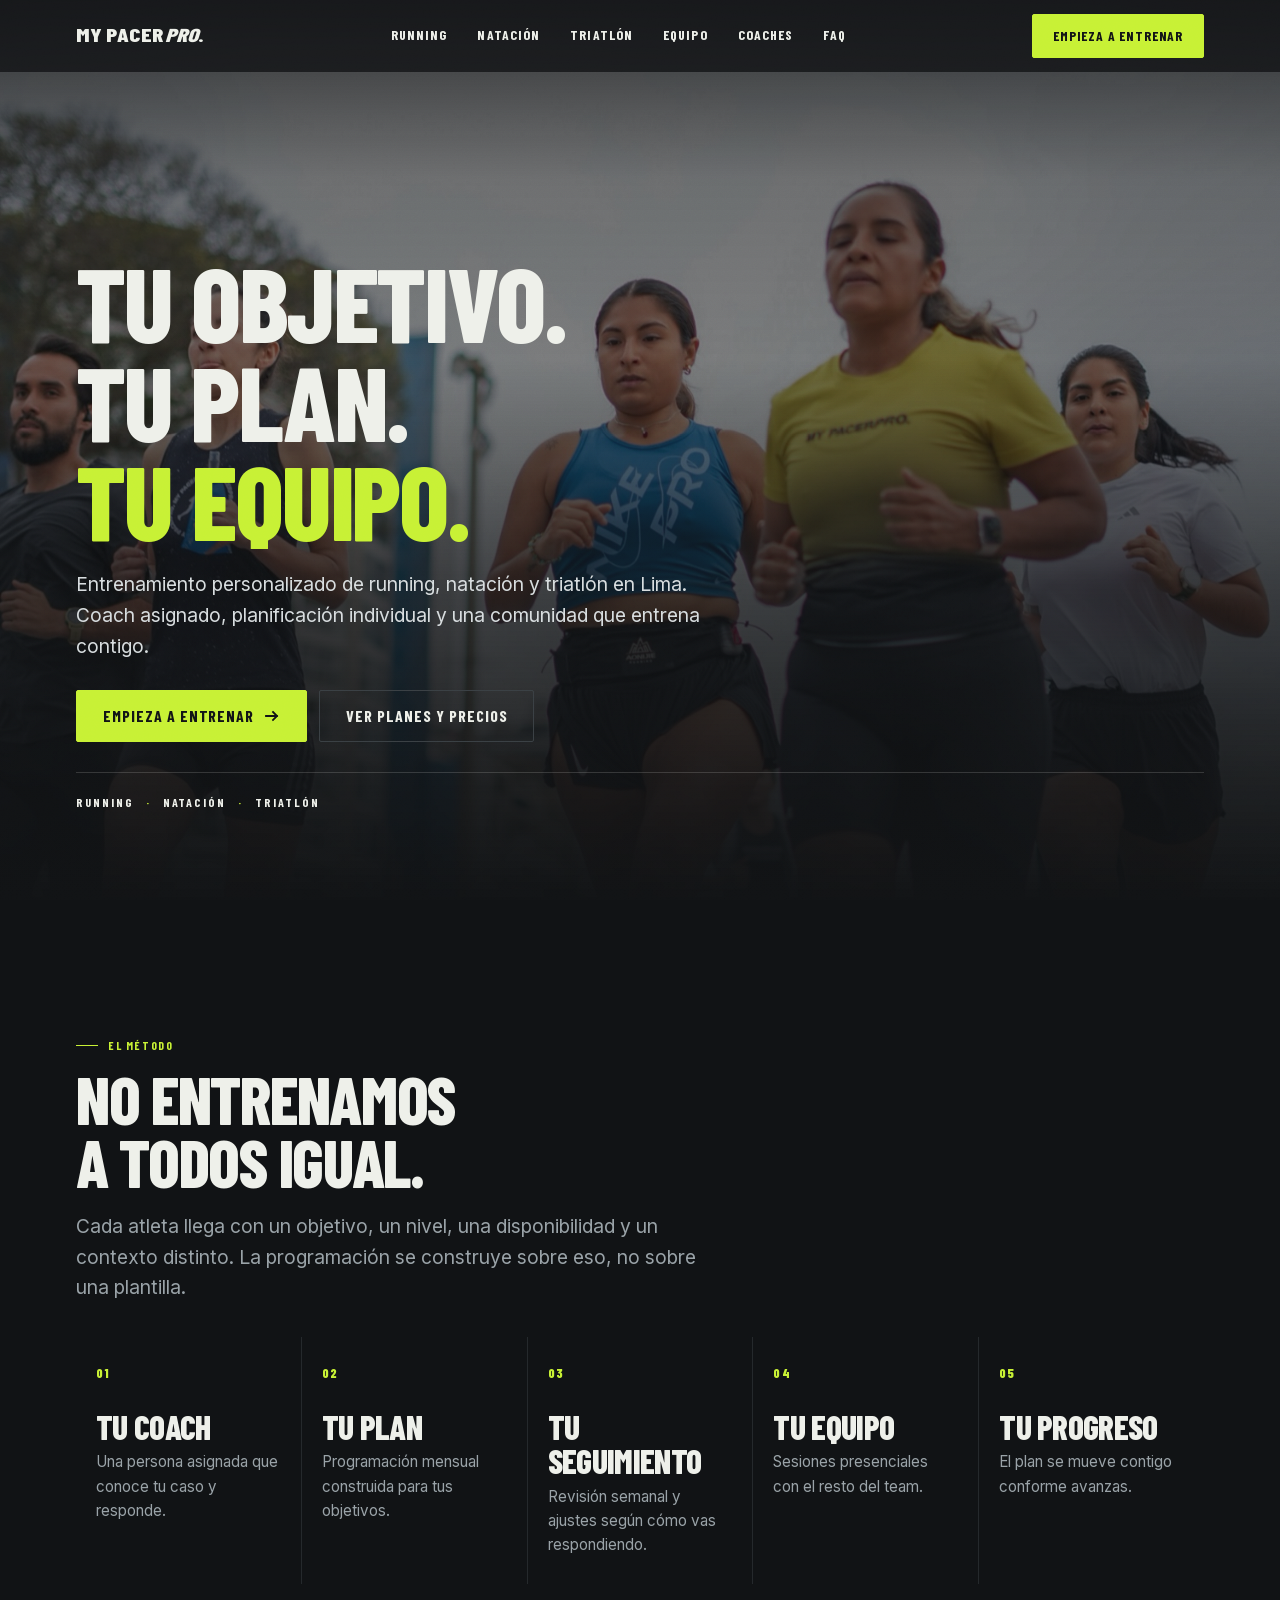
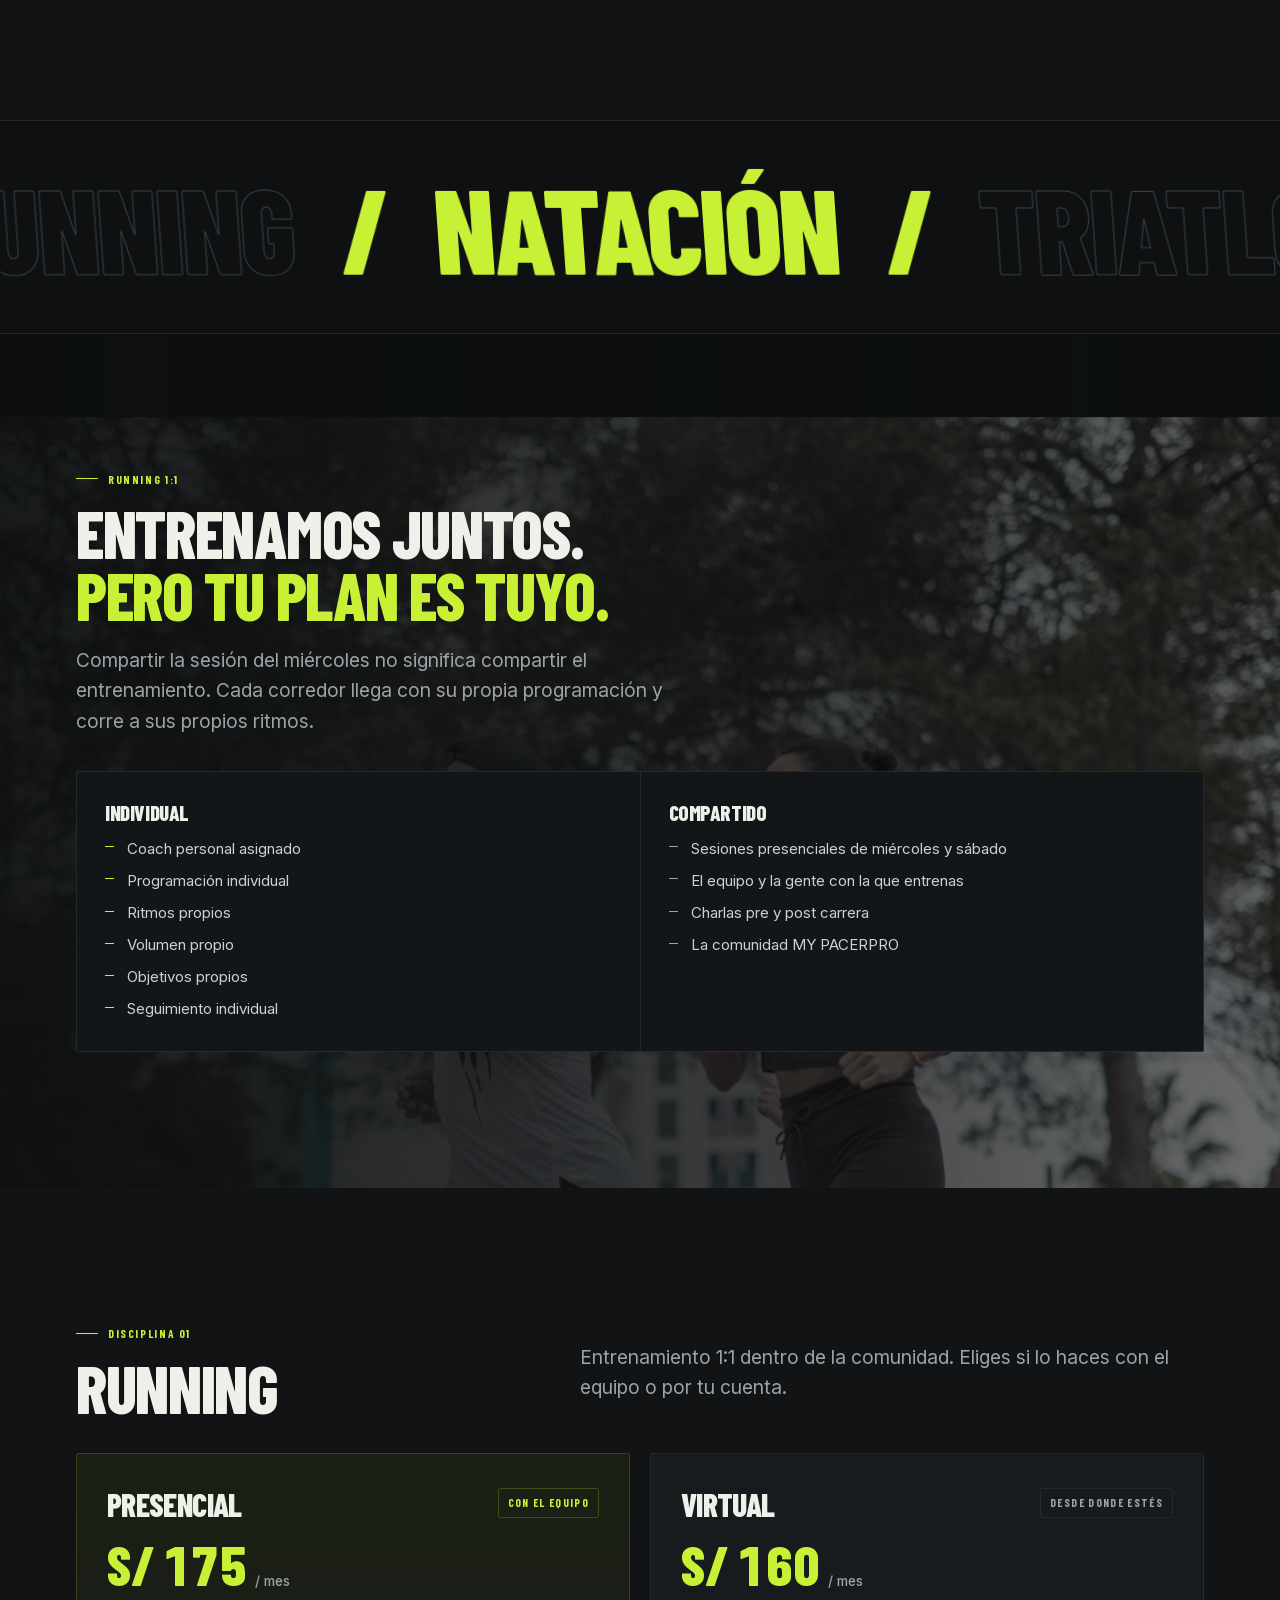
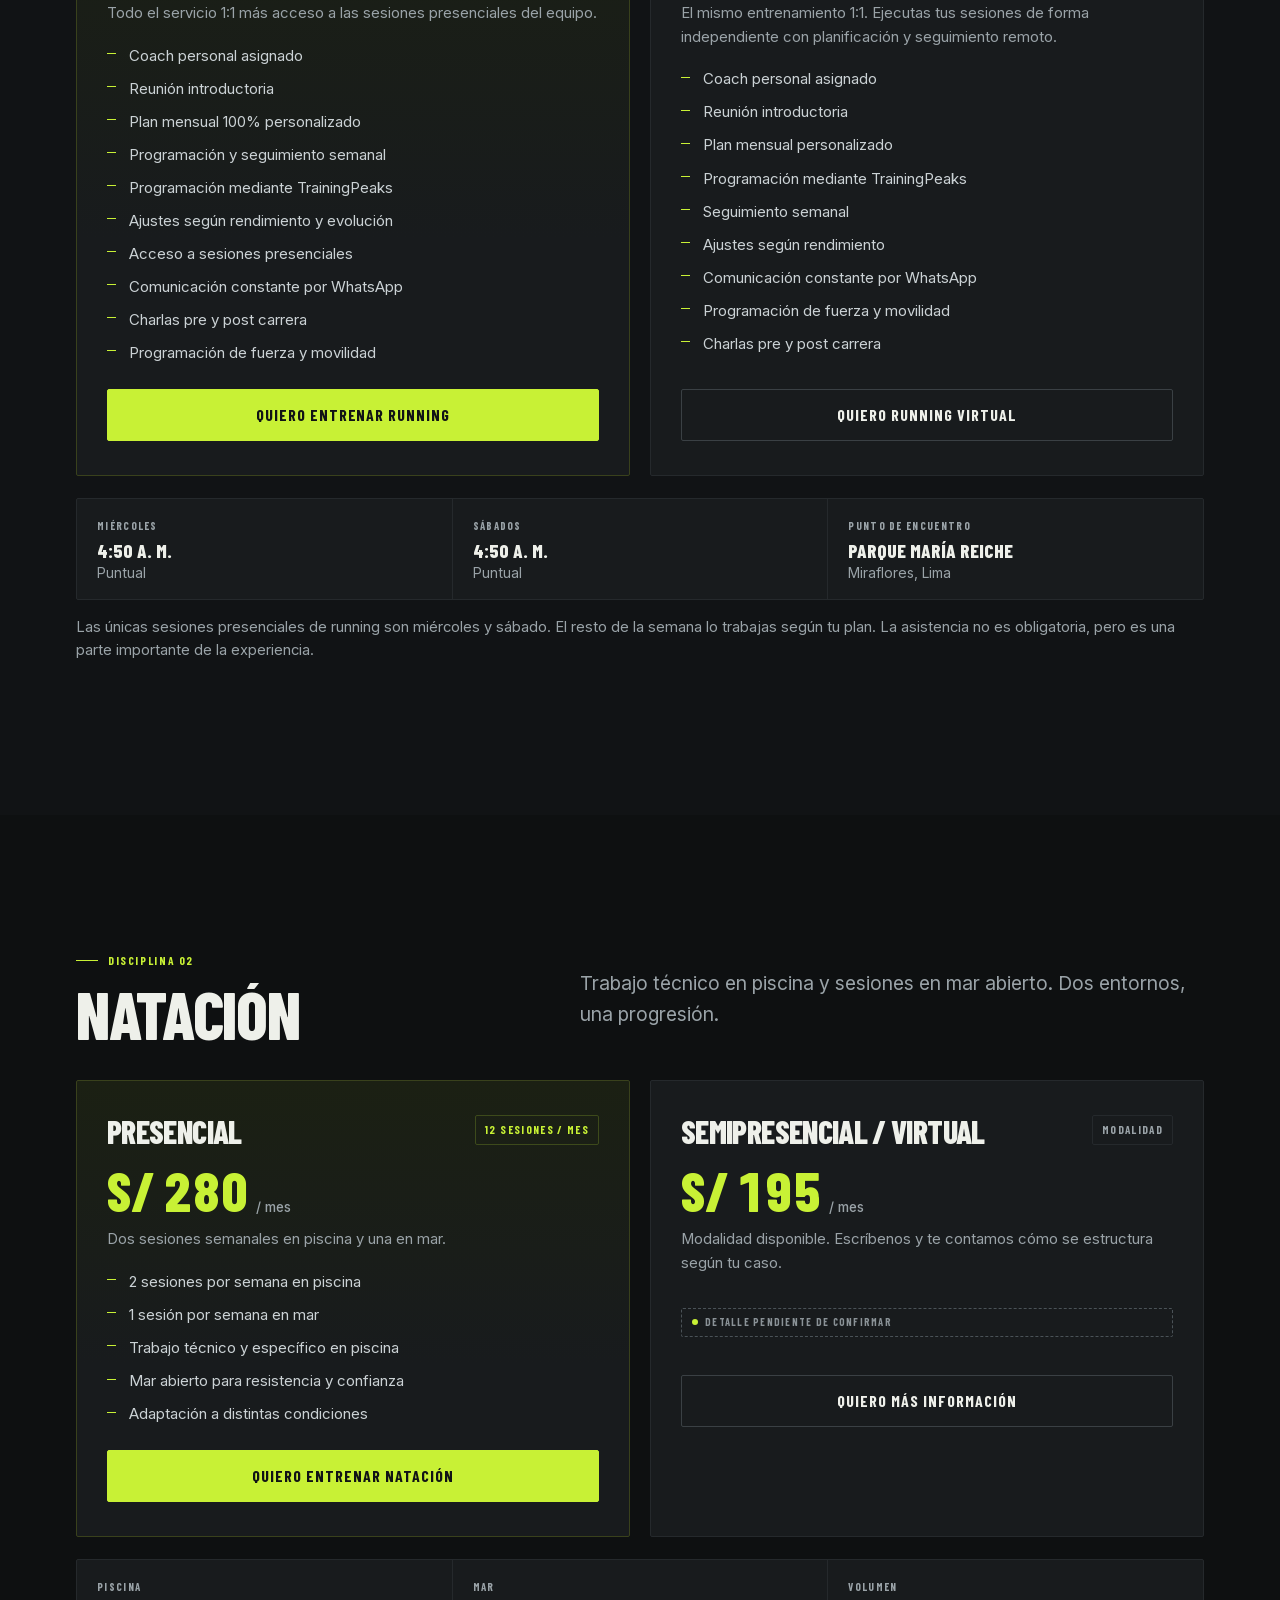
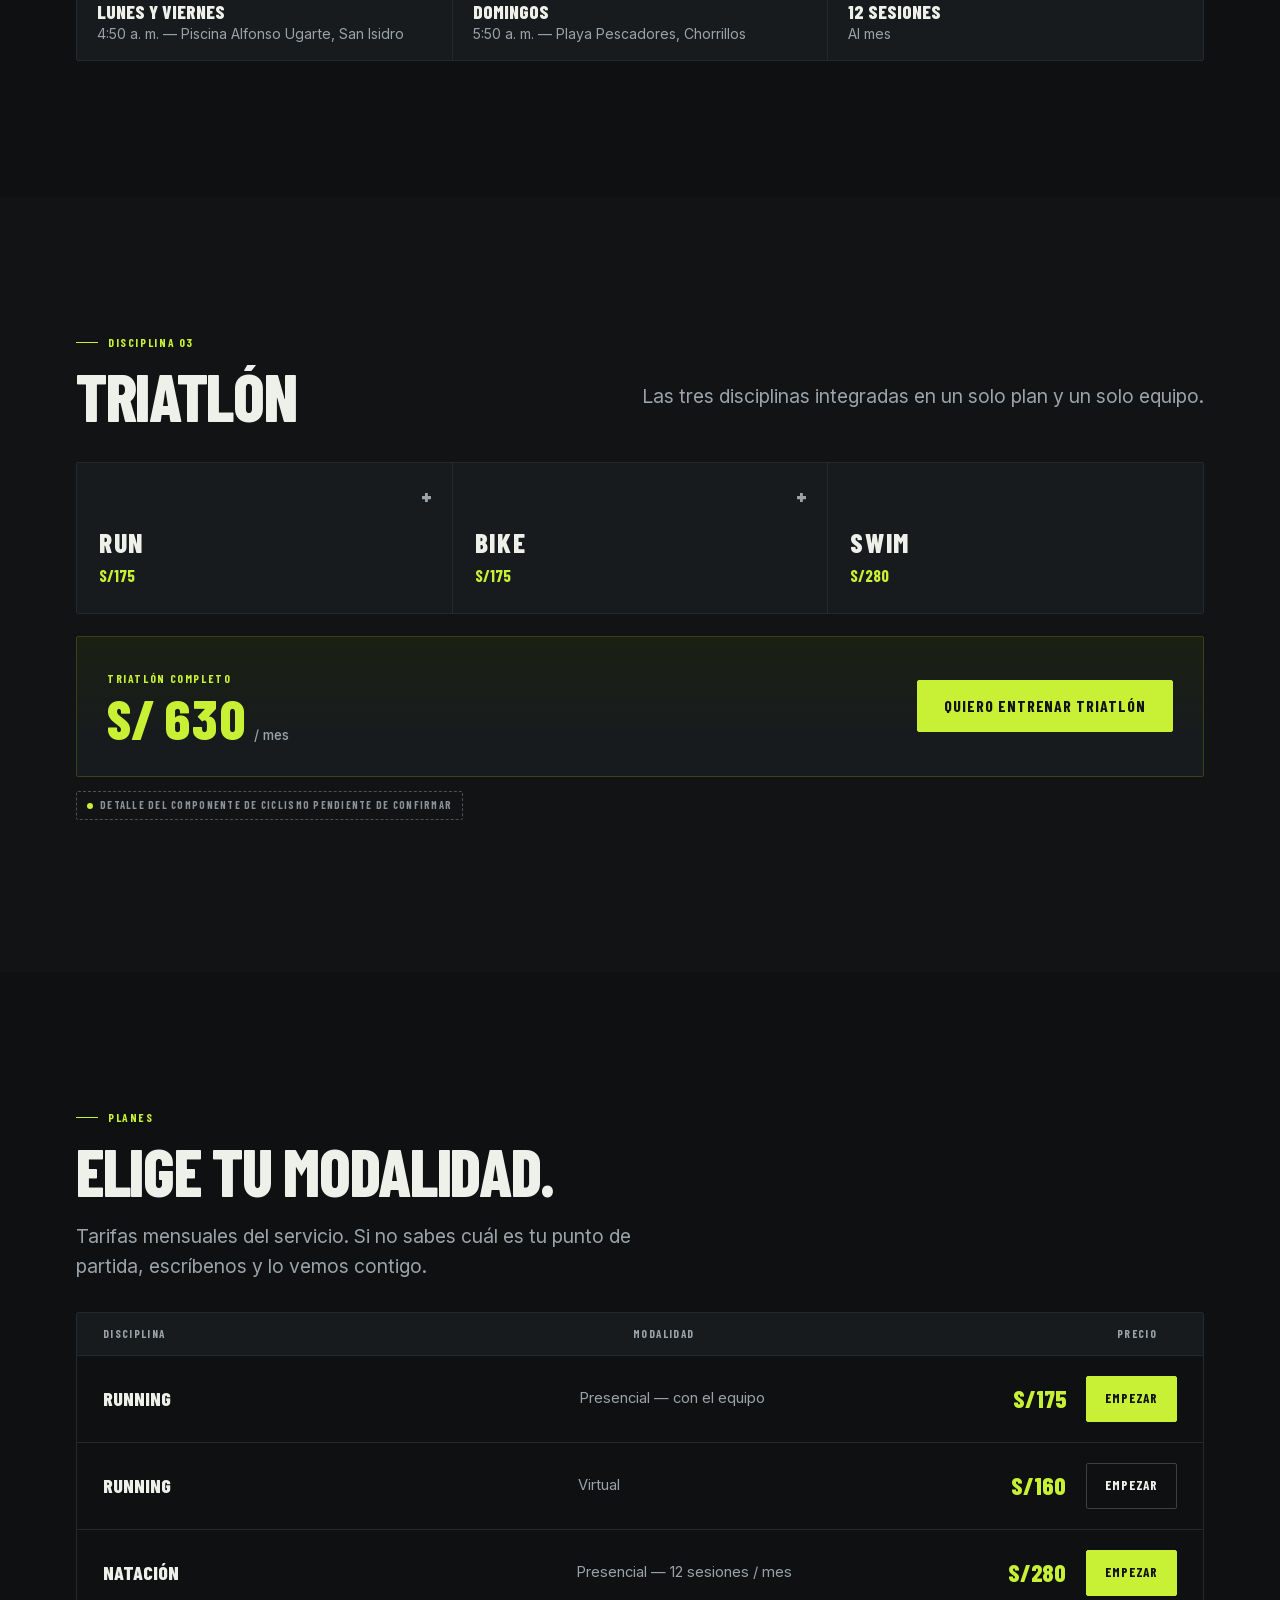
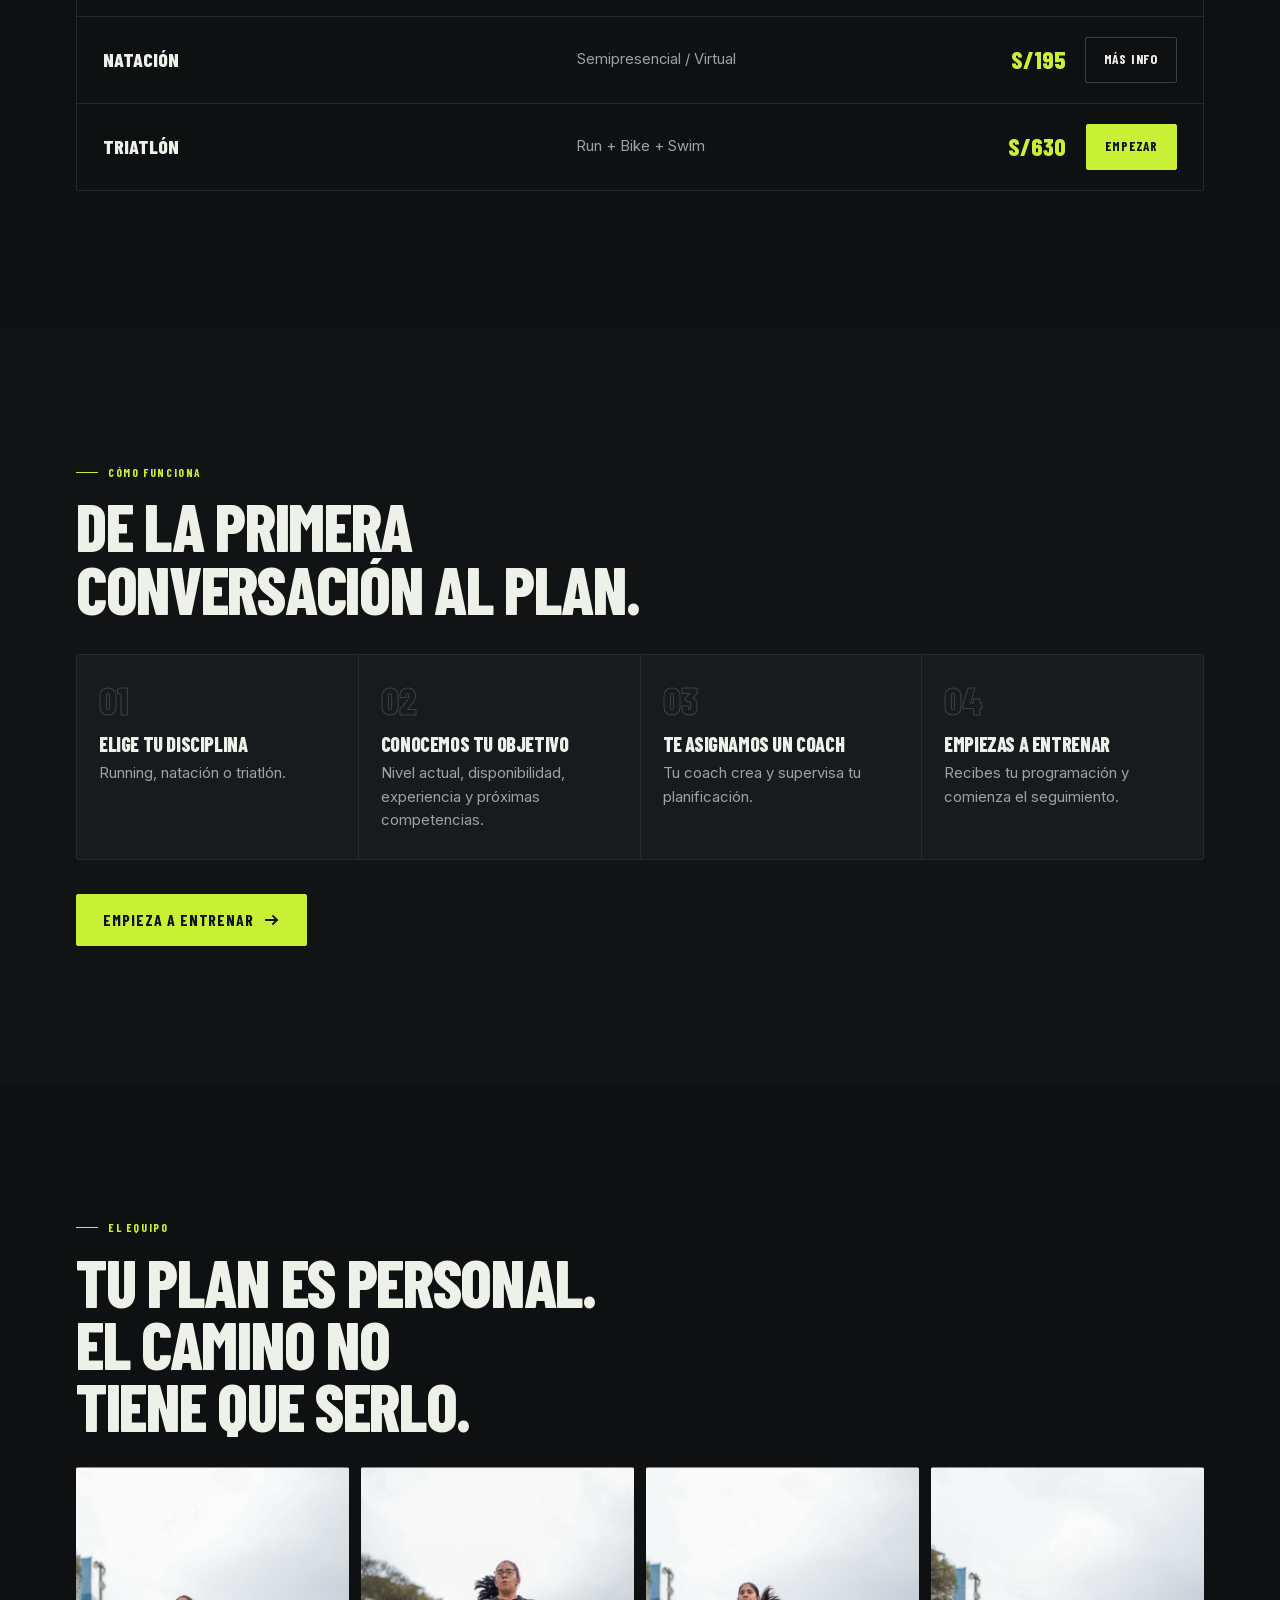
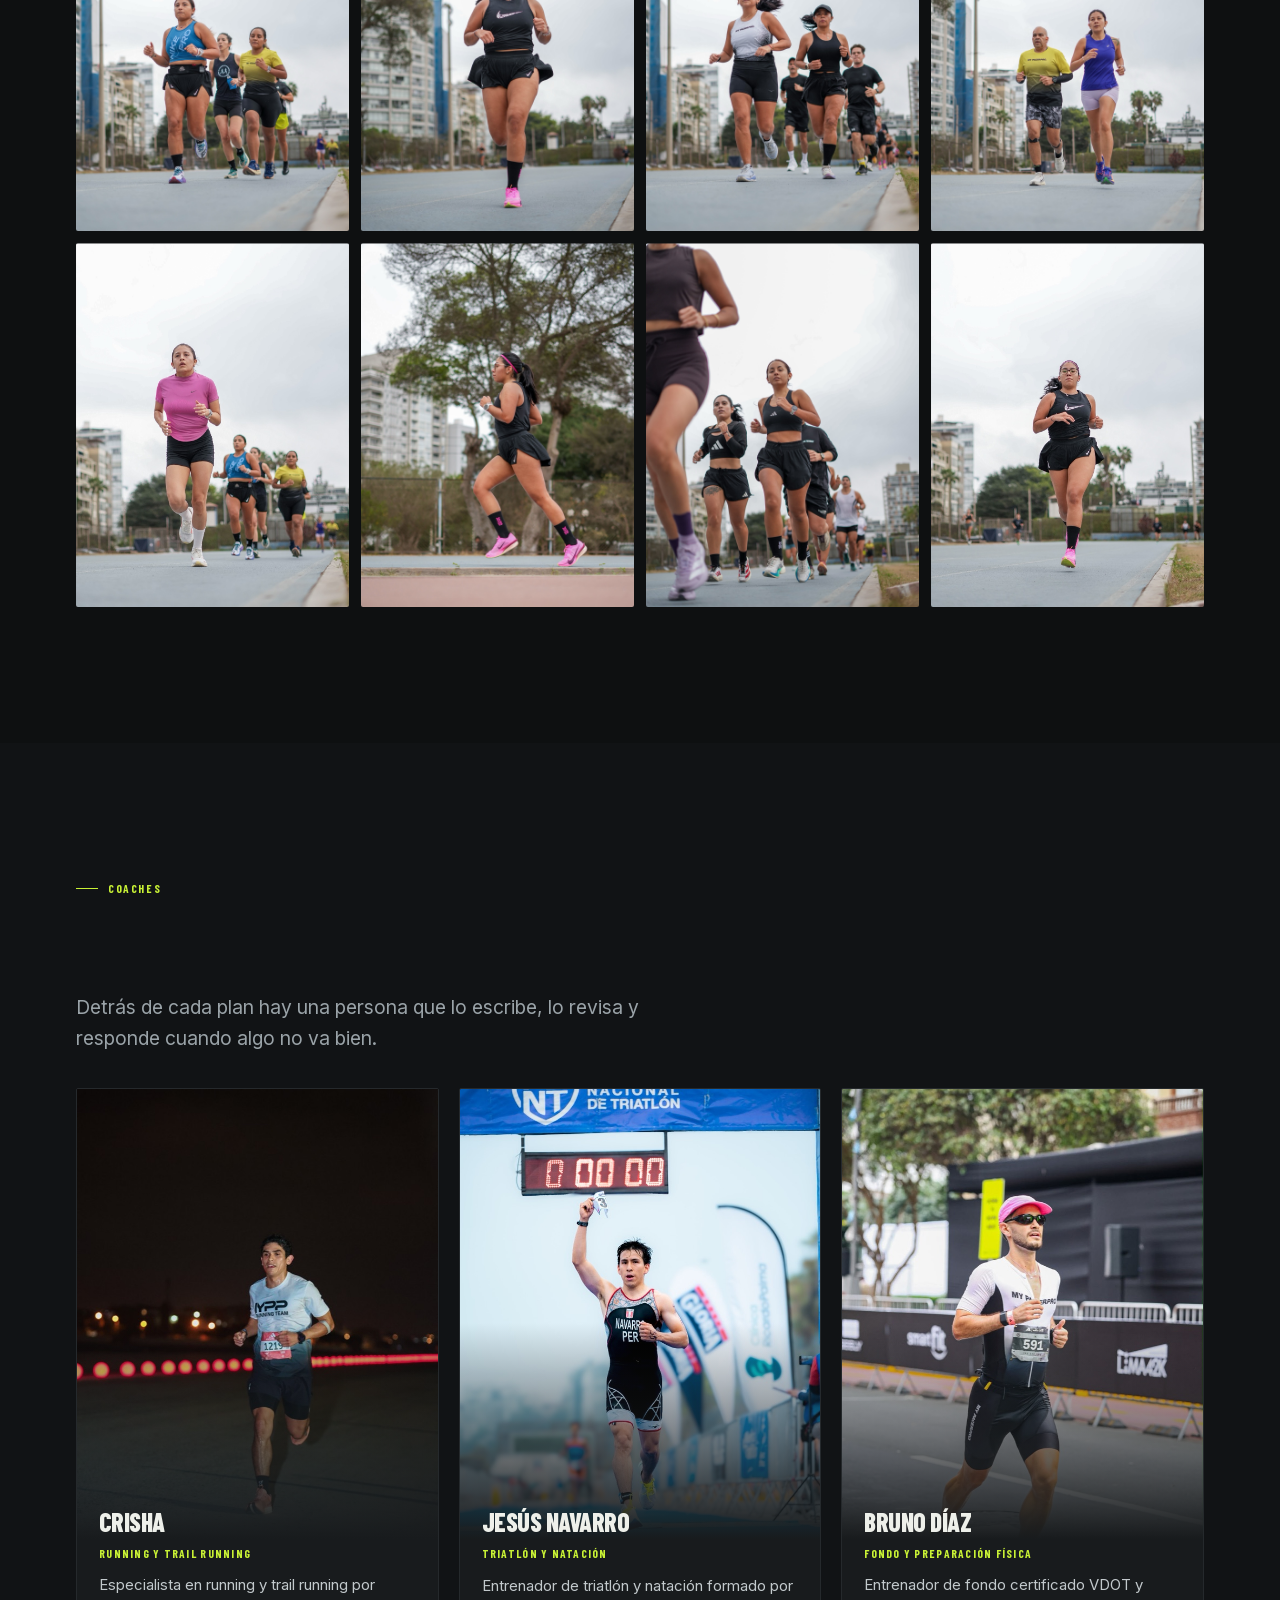
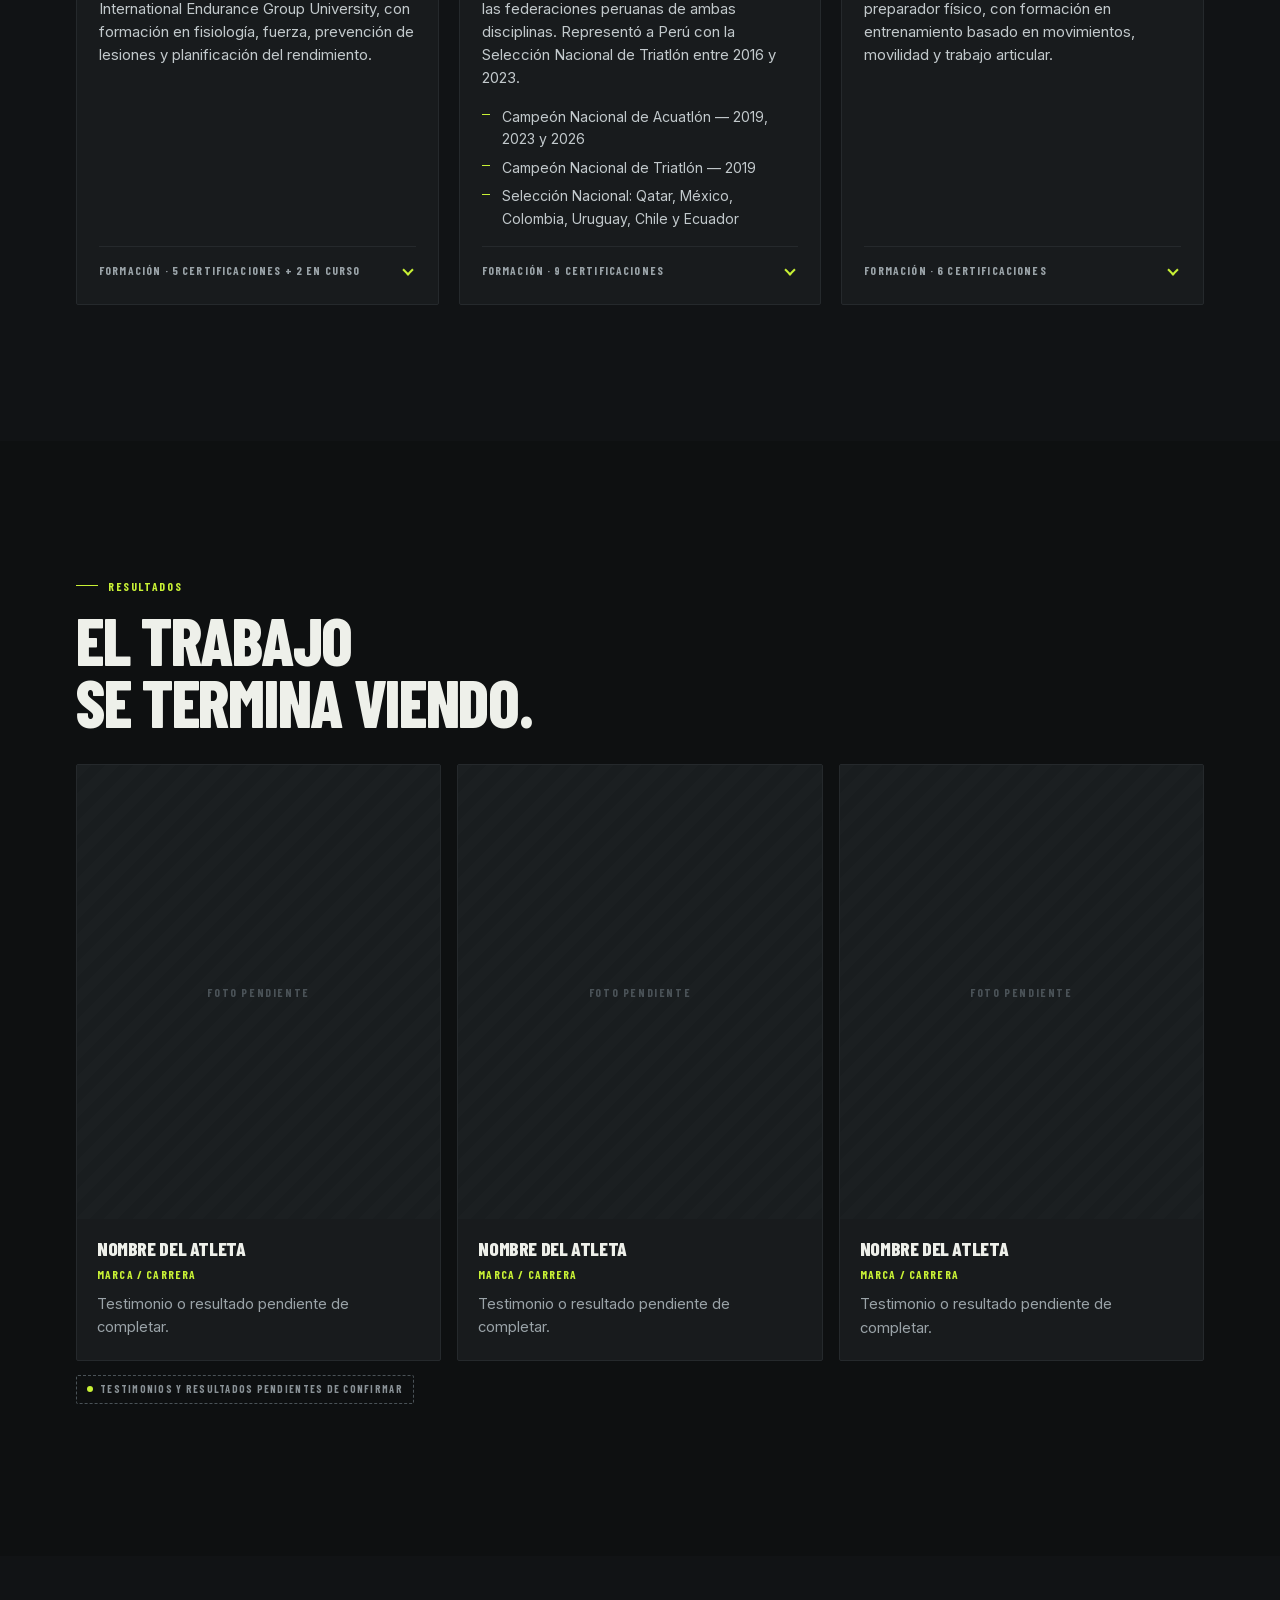
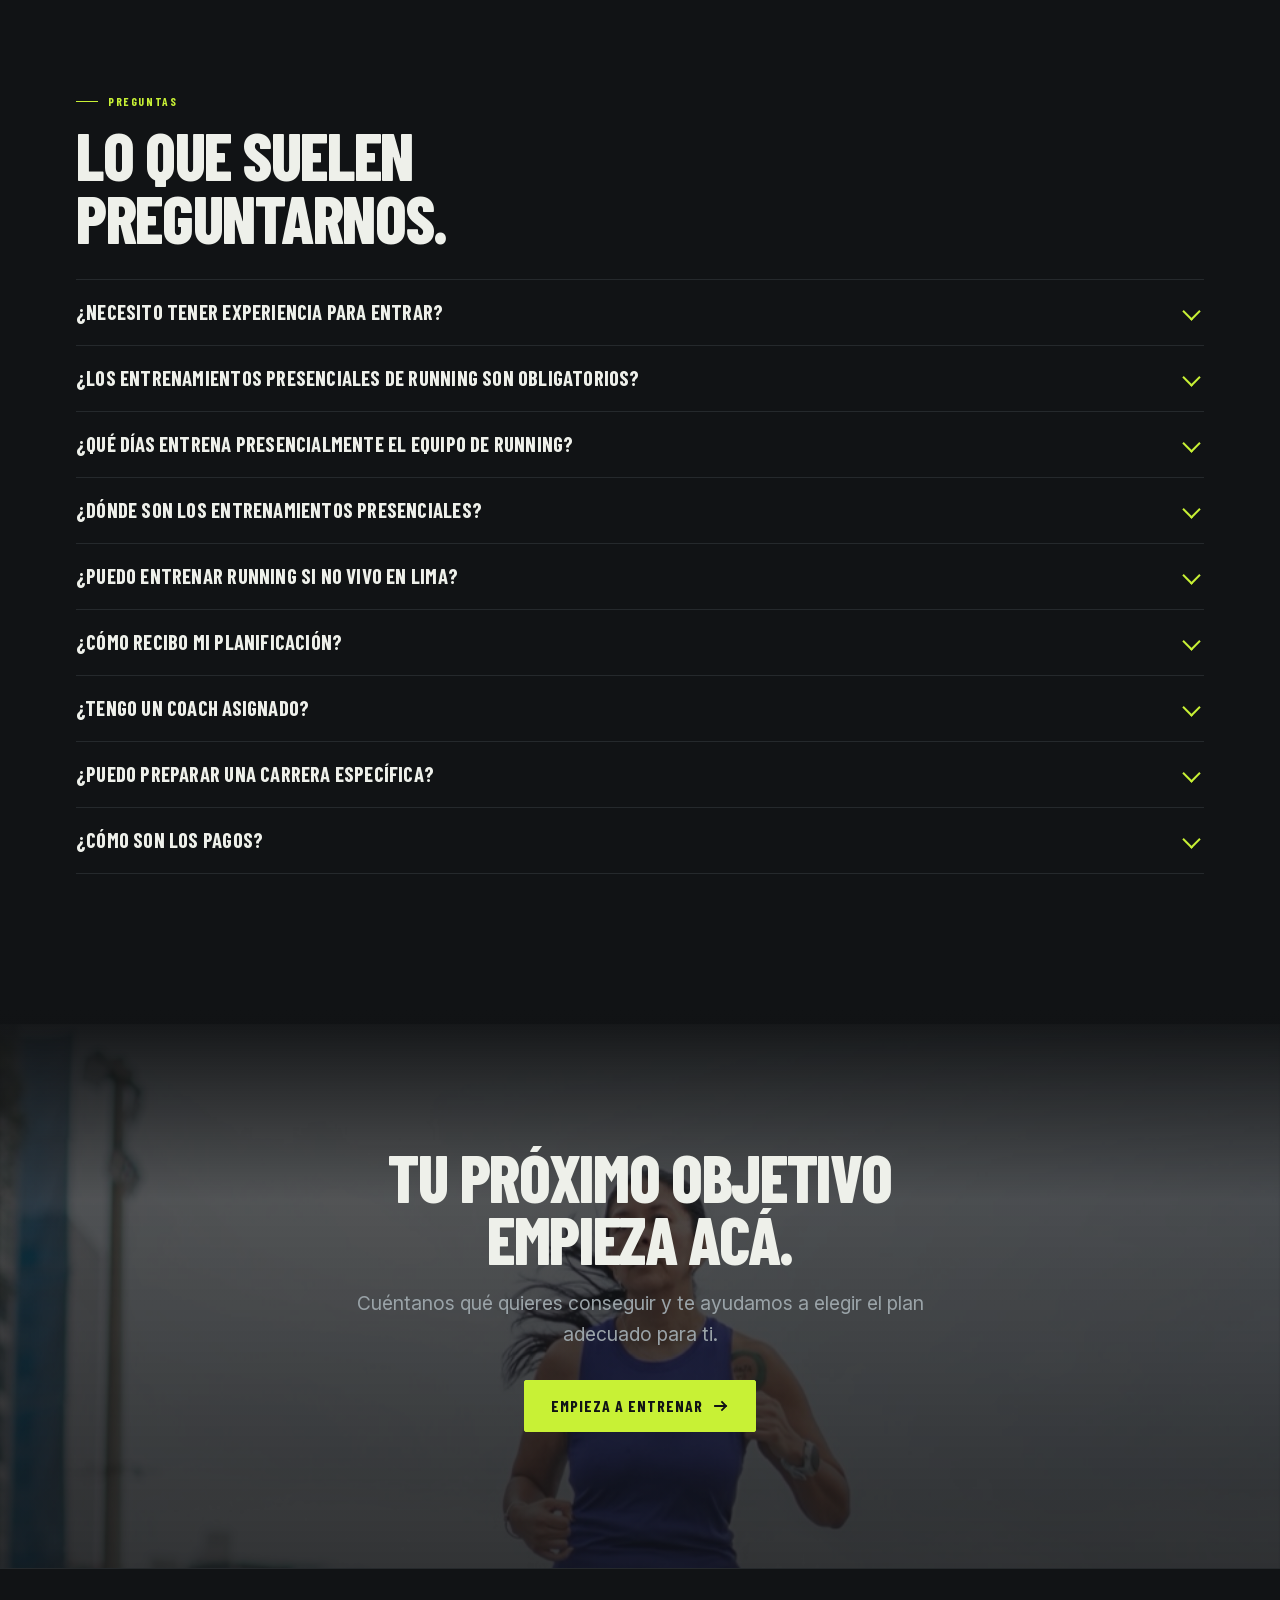
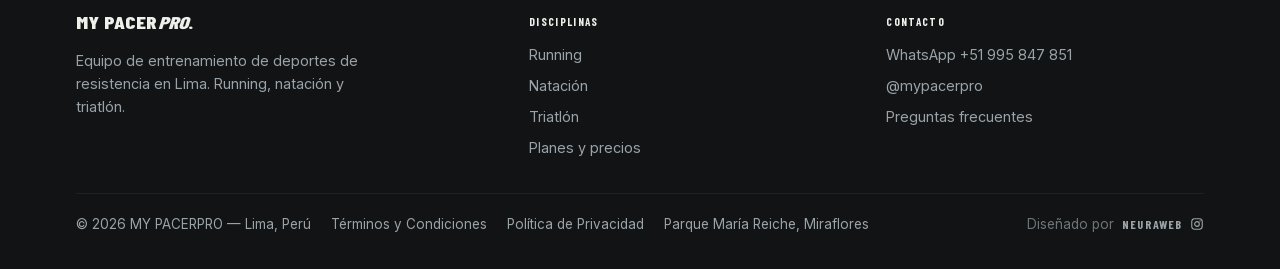
==== commit 366513e3: "Ajustes de horarios, pasos y galería Cuatro correcciones a partir de la revisión en móvil:  - La eti" ====
--- a/index.html
+++ b/index.html
@@ -39,7 +39,7 @@
   "location":[
     {"@type":"Place","name":"Parque María Reiche","address":{"@type":"PostalAddress","addressLocality":"Miraflores","addressRegion":"Lima","addressCountry":"PE"}},
     {"@type":"Place","name":"Piscina Alfonso Ugarte","address":{"@type":"PostalAddress","addressLocality":"San Isidro","addressRegion":"Lima","addressCountry":"PE"}},
-    {"@type":"Place","name":"Playa Pescadores","address":{"@type":"PostalAddress","addressLocality":"Lima","addressCountry":"PE"}}
+    {"@type":"Place","name":"Playa Pescadores","address":{"@type":"PostalAddress","addressLocality":"Chorrillos","addressCountry":"PE"}}
   ],
   "makesOffer":[
     {"@type":"Offer","name":"Running presencial","price":"175","priceCurrency":"PEN"},
@@ -239,7 +239,7 @@
 
     <dl class="facts rise d2">
       <div><dt>Miércoles</dt><dd>4:50 a. m.<span>Puntual</span></dd></div>
-      <div><dt>Sábados — fondo</dt><dd>4:50 a. m.<span>Puntual</span></dd></div>
+      <div><dt>Sábados</dt><dd>4:50 a. m.<span>Puntual</span></dd></div>
       <div><dt>Punto de encuentro</dt><dd>Parque María Reiche<span>Miraflores, Lima</span></dd></div>
     </dl>
     <p class="muted rise d3" style="margin-top:16px;font-size:.92rem">Las únicas sesiones presenciales de running son miércoles y sábado. El resto de la semana lo trabajas según tu plan. La asistencia no es obligatoria, pero es una parte importante de la experiencia.</p>
@@ -289,7 +289,7 @@
 
     <dl class="facts rise d2">
       <div><dt>Piscina</dt><dd>Lunes y viernes<span>4:50 a. m. — Piscina Alfonso Ugarte, San Isidro</span></dd></div>
-      <div><dt>Mar</dt><dd>Domingos<span>5:50 a. m. — Playa Pescadores</span></dd></div>
+      <div><dt>Mar</dt><dd>Domingos<span>5:50 a. m. — Playa Pescadores, Chorrillos</span></dd></div>
       <div><dt>Volumen</dt><dd>12 sesiones<span>Al mes</span></dd></div>
     </dl>
   </div>
@@ -400,10 +400,10 @@
       <figure class="wipe"><img src="assets/img/mpp-solo-front.jpg" alt="Corredora de MY PACERPRO durante una sesión de pista" width="1200" height="1600" loading="lazy"></figure>
       <figure class="wipe"><img src="assets/img/mpp-group-three.jpg" alt="Tres atletas del equipo entrenando en la Costa Verde" width="1200" height="1600" loading="lazy"></figure>
       <figure class="wipe"><img src="assets/img/mpp-pair-kit.jpg" alt="Atletas con la camiseta de MY PACERPRO en un entrenamiento de madrugada" width="1200" height="1600" loading="lazy"></figure>
-      <figure class="wipe"><img src="assets/img/mpp-group-four.jpg" alt="Grupo del equipo corriendo en formación durante una sesión" width="1200" height="1600" loading="lazy"></figure>
+      <figure class="wipe"><img src="assets/img/mpp-rosa.jpg" alt="Atleta de MY PACERPRO durante una sesión en la Costa Verde" width="975" height="1300" loading="lazy"></figure>
       <figure class="wipe"><img src="assets/img/mpp-solo-side.jpg" alt="Corredor de perfil durante un fondo del equipo" width="1200" height="1600" loading="lazy"></figure>
       <figure class="wipe"><img src="assets/img/mpp-group-women.jpg" alt="Atletas del equipo MY PACERPRO entrenando juntas" width="1200" height="1600" loading="lazy"></figure>
-      <figure class="wipe"><img src="assets/img/mpp-solo-front2.jpg" alt="Atleta de MY PACERPRO en plena sesión de entrenamiento" width="1200" height="1600" loading="lazy"></figure>
+      <figure class="wipe"><img src="assets/img/mpp-solo-negro.jpg" alt="Corredora del equipo en plena sesión de entrenamiento" width="975" height="1300" loading="lazy"></figure>
     </div>
   </div>
 </section>
@@ -538,7 +538,7 @@
         <div class="ans">
           <p><strong>Running:</strong> Parque María Reiche, Miraflores.</p>
           <p><strong>Natación — piscina:</strong> Piscina Alfonso Ugarte, San Isidro. Lunes y viernes, 4:50 a. m.</p>
-          <p><strong>Natación — mar:</strong> Playa Pescadores. Domingos, 5:50 a. m.</p>
+          <p><strong>Natación — mar:</strong> Playa Pescadores, Chorrillos. Domingos, 5:50 a. m.</p>
         </div>
       </details>
       <details>
@@ -568,7 +568,7 @@
 <!-- ============================ CIERRE ============================ -->
 <section class="band close" id="empezar">
   <div class="close-media wipe">
-    <img data-par="0.12" src="assets/img/mpp-group-four.jpg" alt="Equipo MY PACERPRO al completo después de una sesión de entrenamiento" width="1200" height="1600" loading="lazy">
+    <img data-par="0.12" src="assets/img/mpp-via.jpg" alt="Corredora de MY PACERPRO avanzando por la vía de la Costa Verde" width="975" height="1300" loading="lazy">
   </div>
   <div class="wrap">
     <h2 class="rise">Tu próximo objetivo<br>empieza acá.</h2>
--- a/assets/style.css
+++ b/assets/style.css
@@ -469,9 +469,22 @@
   transition:opacity .4s var(--ease),transform .4s var(--ease)}
 .tri-grid.in .tri-cell .op{opacity:1;transform:none;transition-delay:calc(var(--step) * 3)}
 
-/* --- pasos: la cifra se dibuja ------------------------------------------- */
-.step .n{transition:color .5s var(--ease),-webkit-text-stroke-color .5s var(--ease)}
-.step:hover .n{color:var(--lime);-webkit-text-stroke-color:var(--lime)}
+/* --- pasos: la cifra se enciende -----------------------------------------
+   En escritorio se enciende al pasar el cursor, pero en móvil no hay hover:
+   ahí la enciende el scroll al cruzar el centro de la pantalla, y se queda
+   encendida, de modo que la sección se lee como un avance. */
+.step .n{transition:color .55s var(--ease),-webkit-text-stroke-color .55s var(--ease)}
+.step:hover .n,
+.step.lit .n{color:var(--lime);-webkit-text-stroke-color:var(--lime)}
+/* en escritorio los cuatro pasos caen en una fila: se escalonan */
+@media (min-width:1100px){
+  .step:nth-child(2).lit .n{transition-delay:var(--step)}
+  .step:nth-child(3).lit .n{transition-delay:calc(var(--step) * 2)}
+  .step:nth-child(4).lit .n{transition-delay:calc(var(--step) * 3)}
+}
+@media (prefers-reduced-motion:reduce){
+  .step .n{transition:none}
+}
 
 /* --- tarjetas de plan: elevación al pasar el cursor ---------------------- */
 .plan{transition:border-color .34s var(--ease),transform .42s var(--ease)}
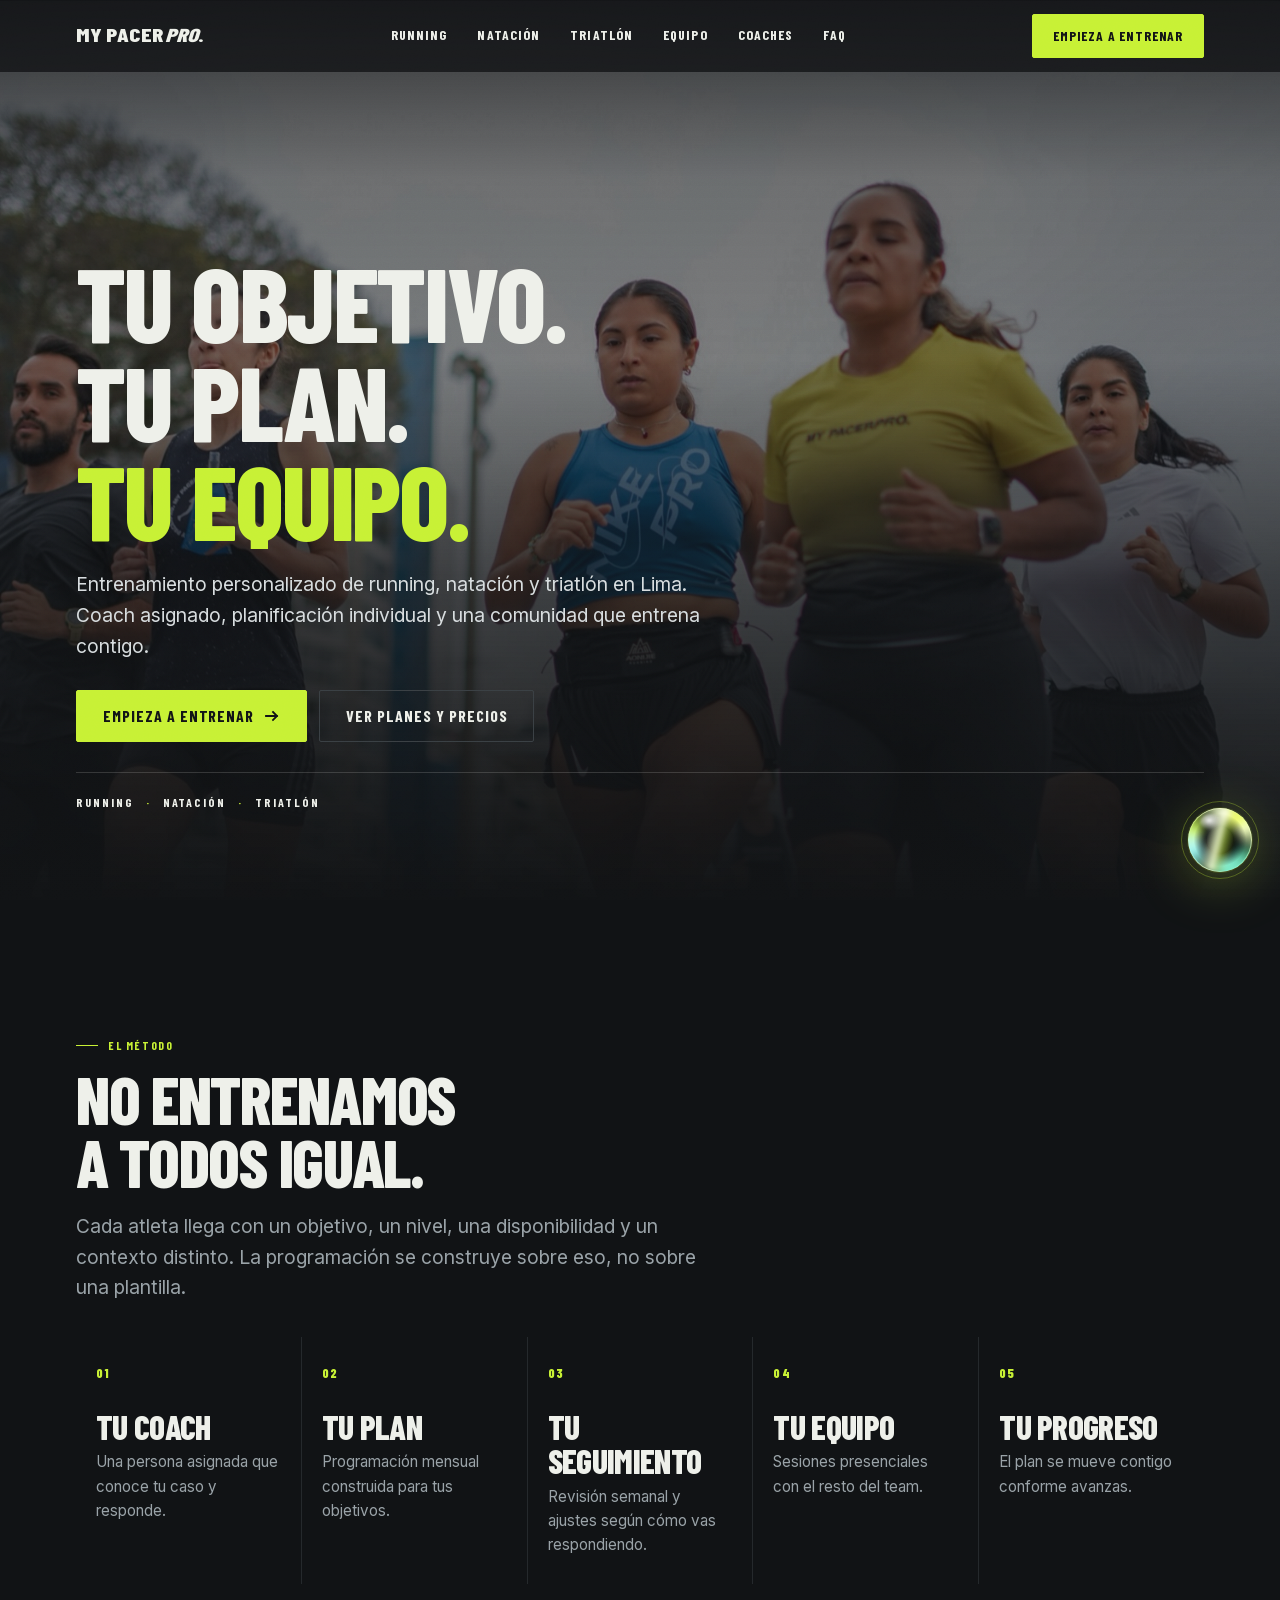
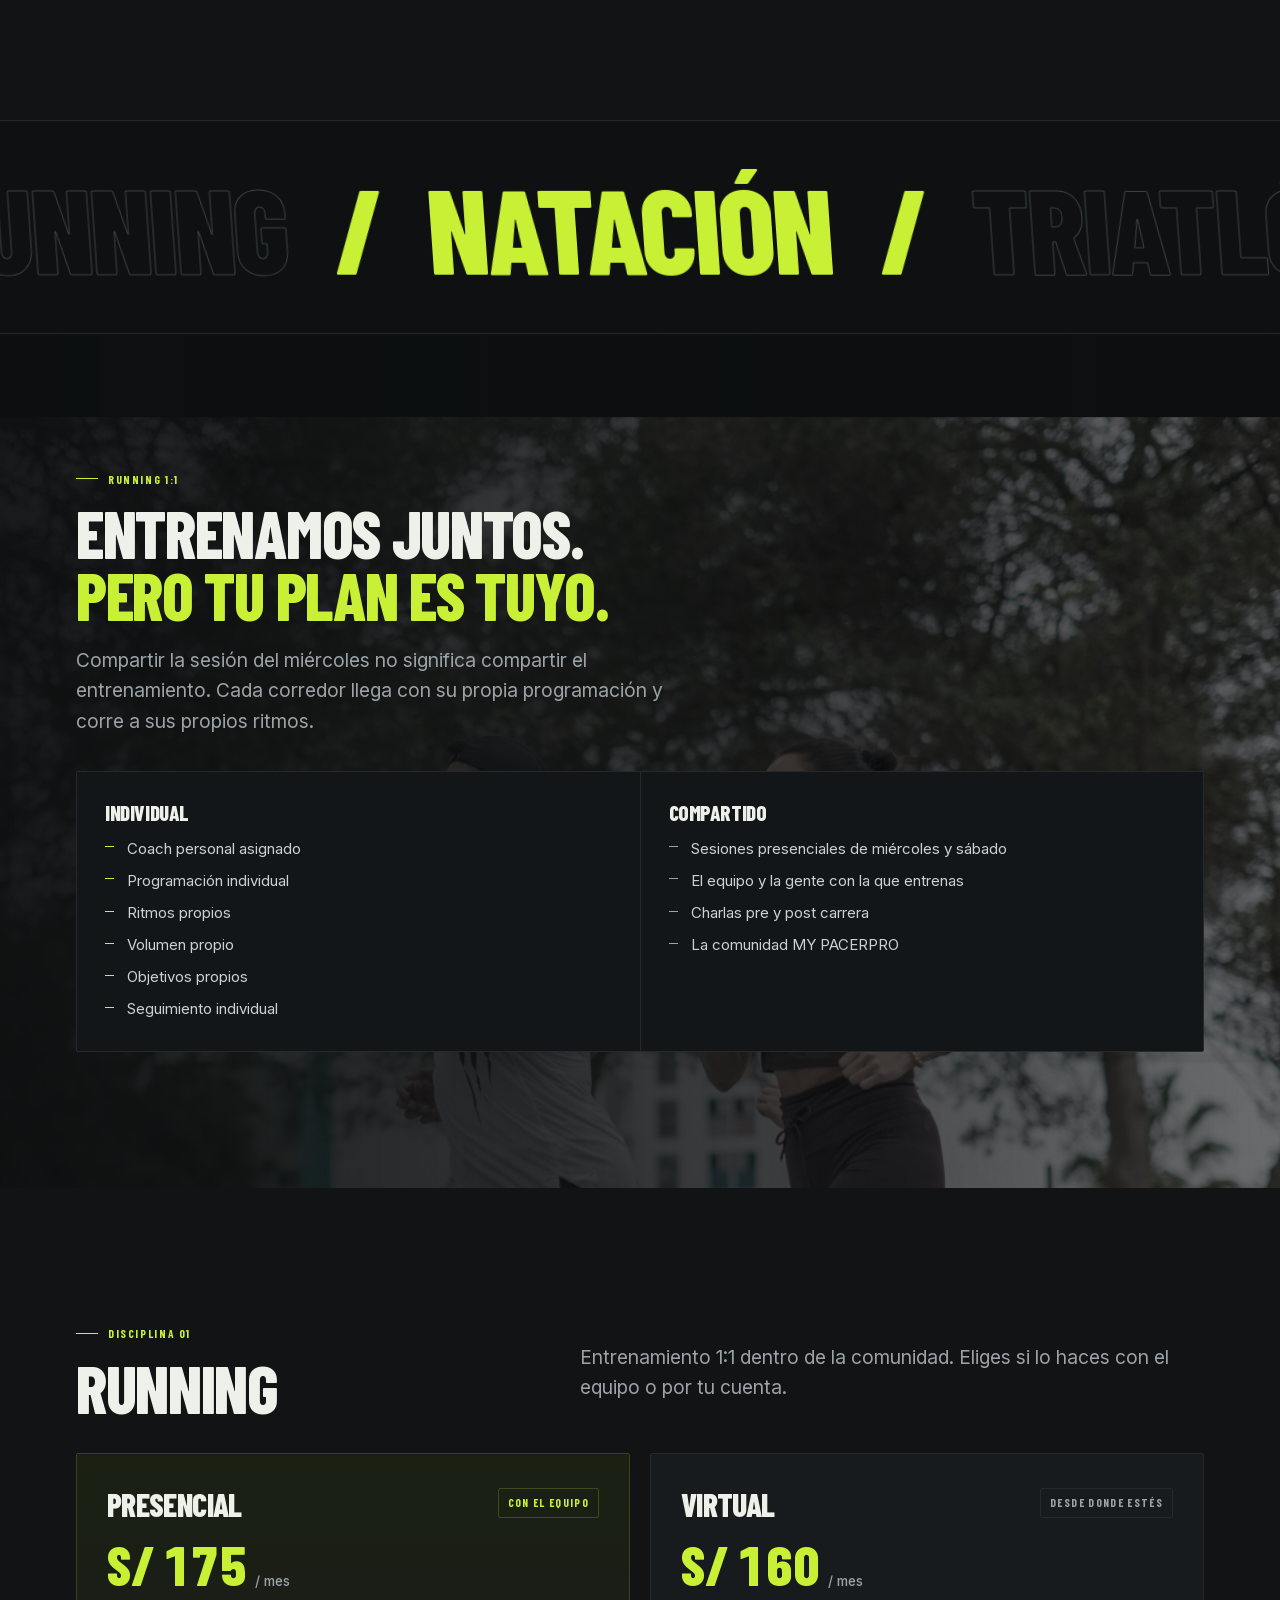
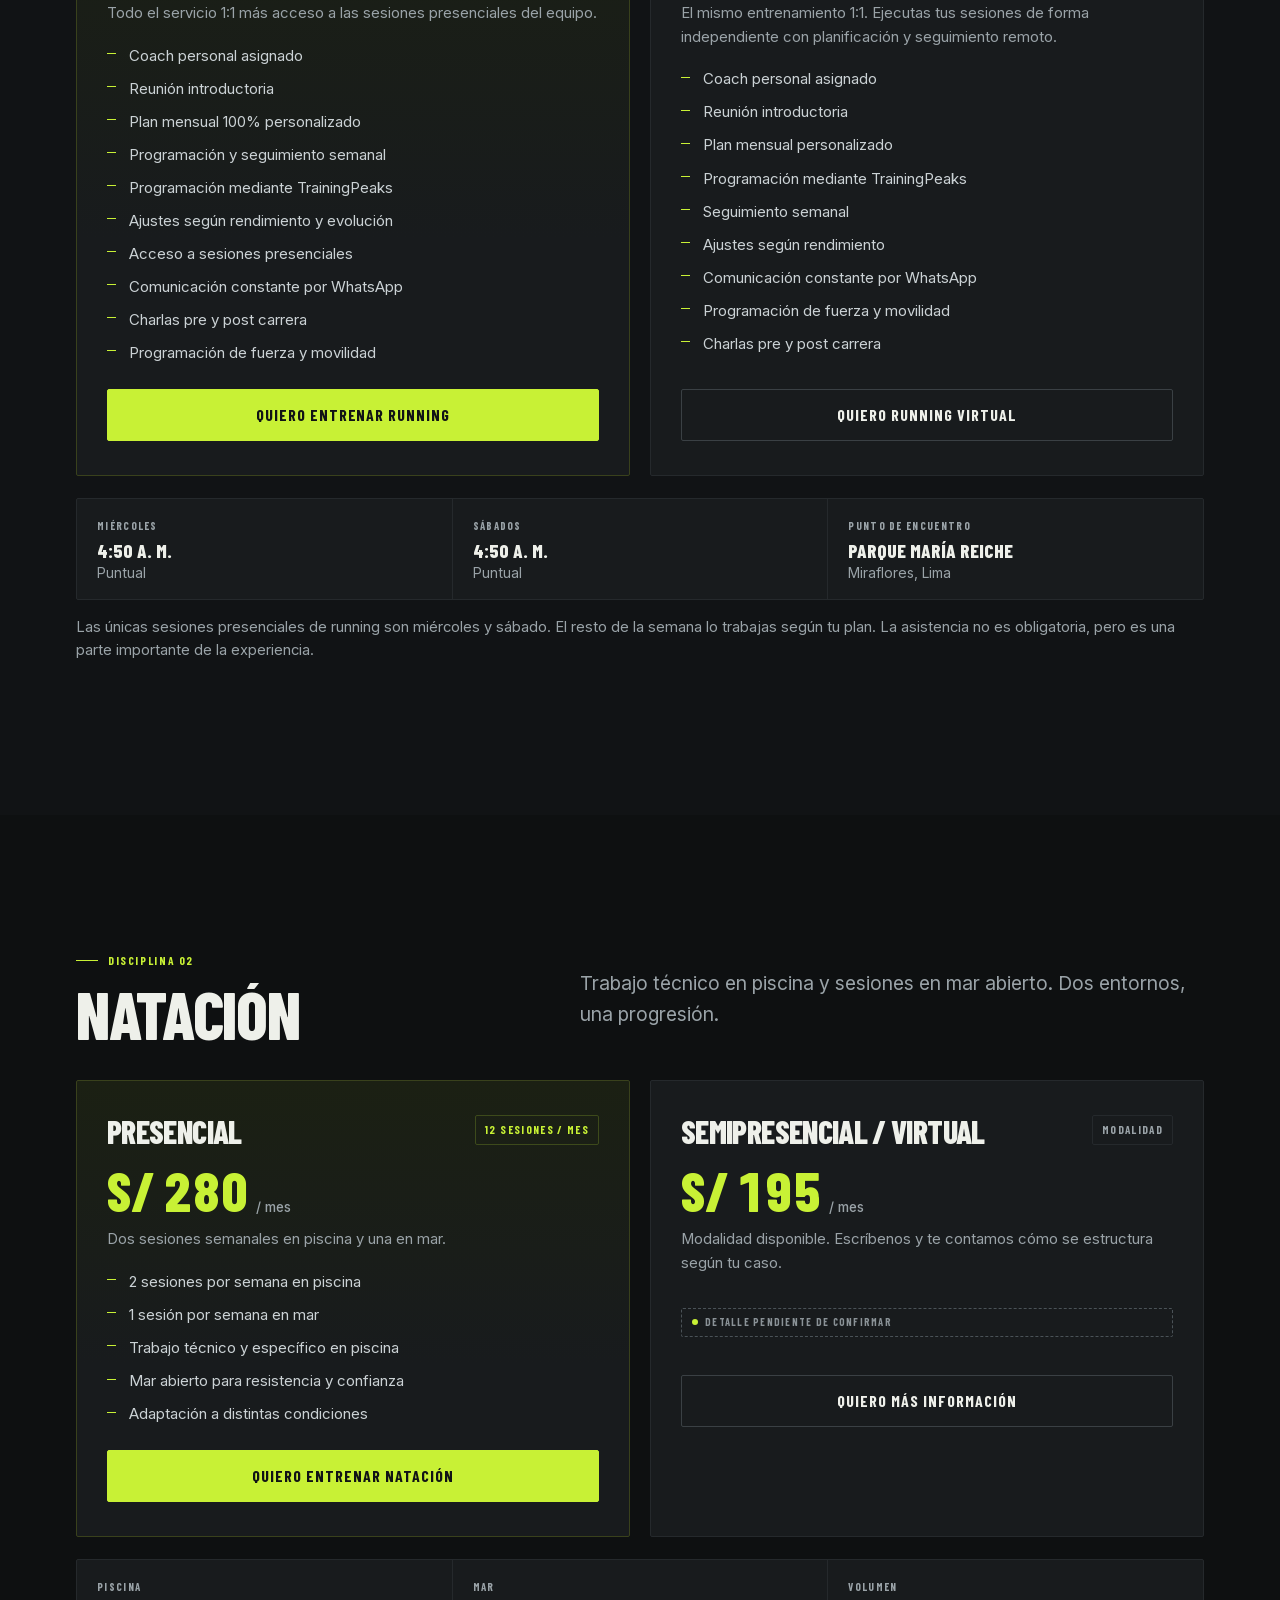
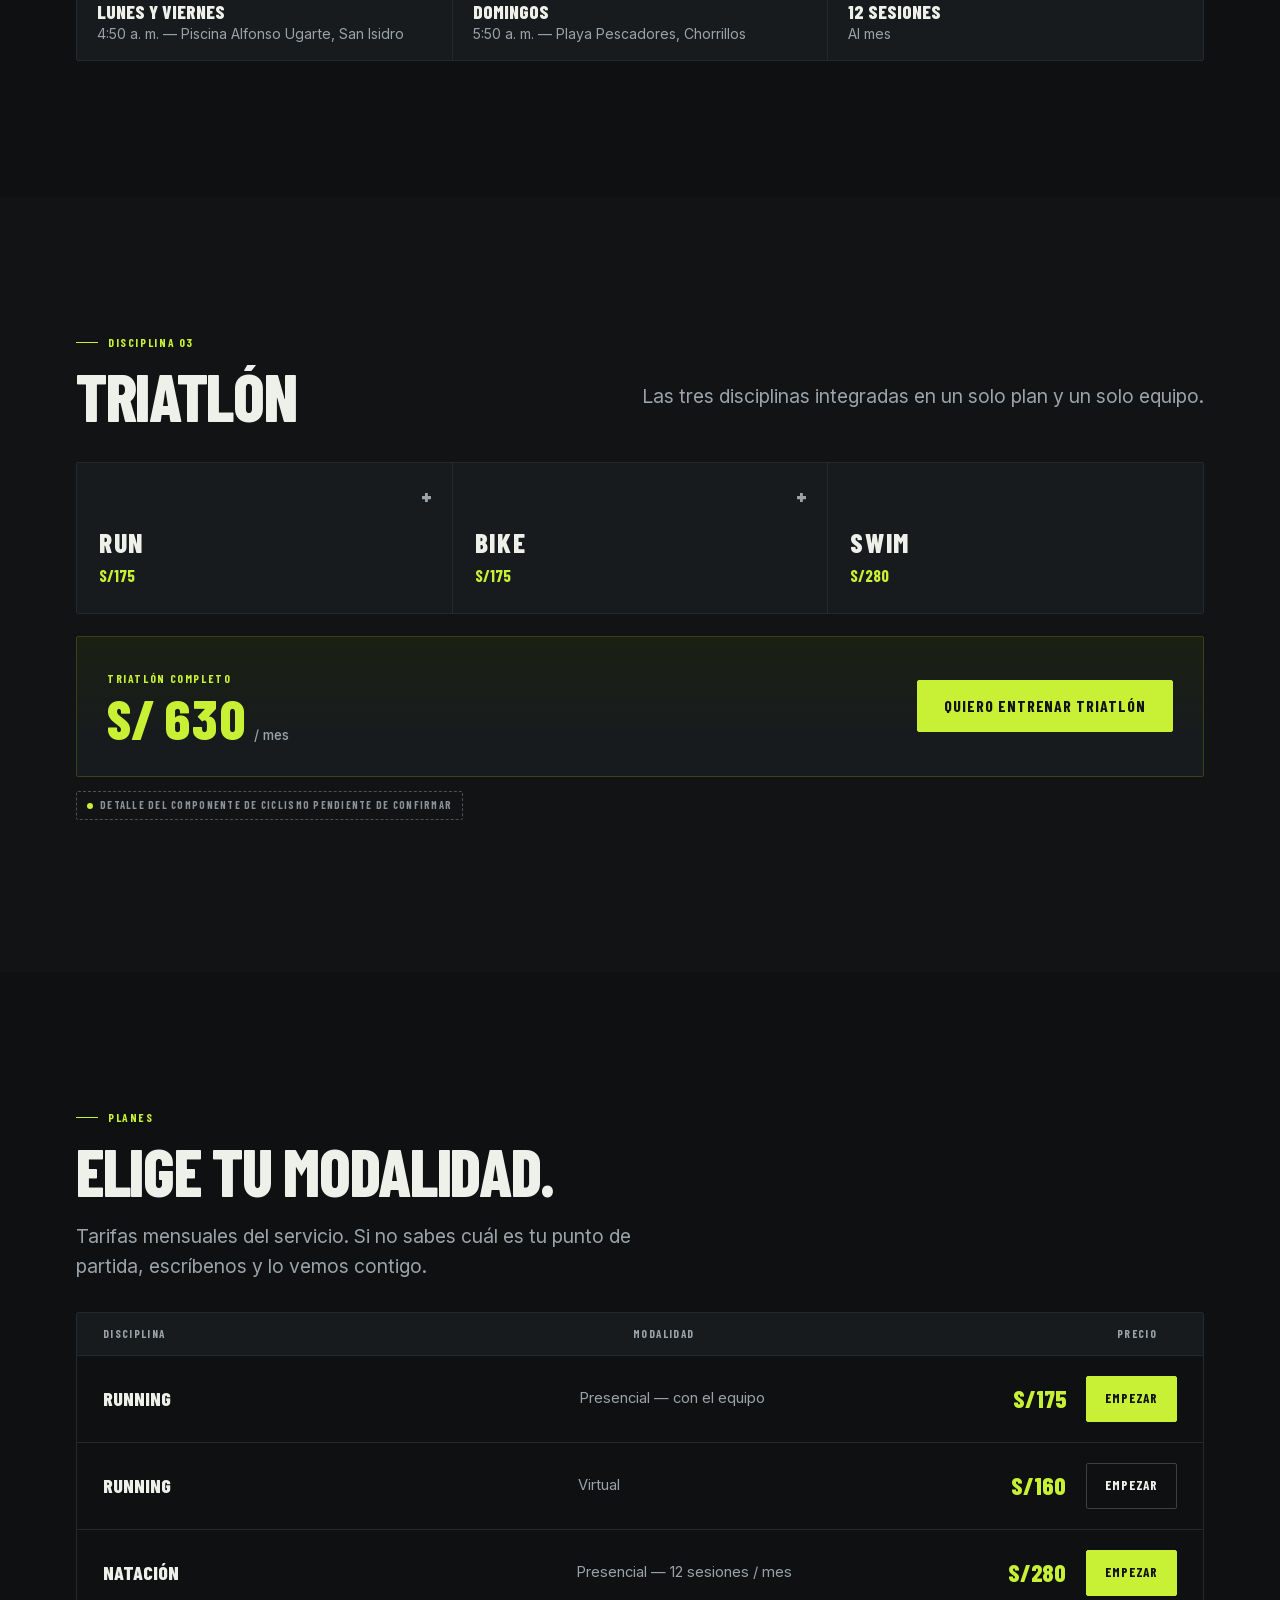
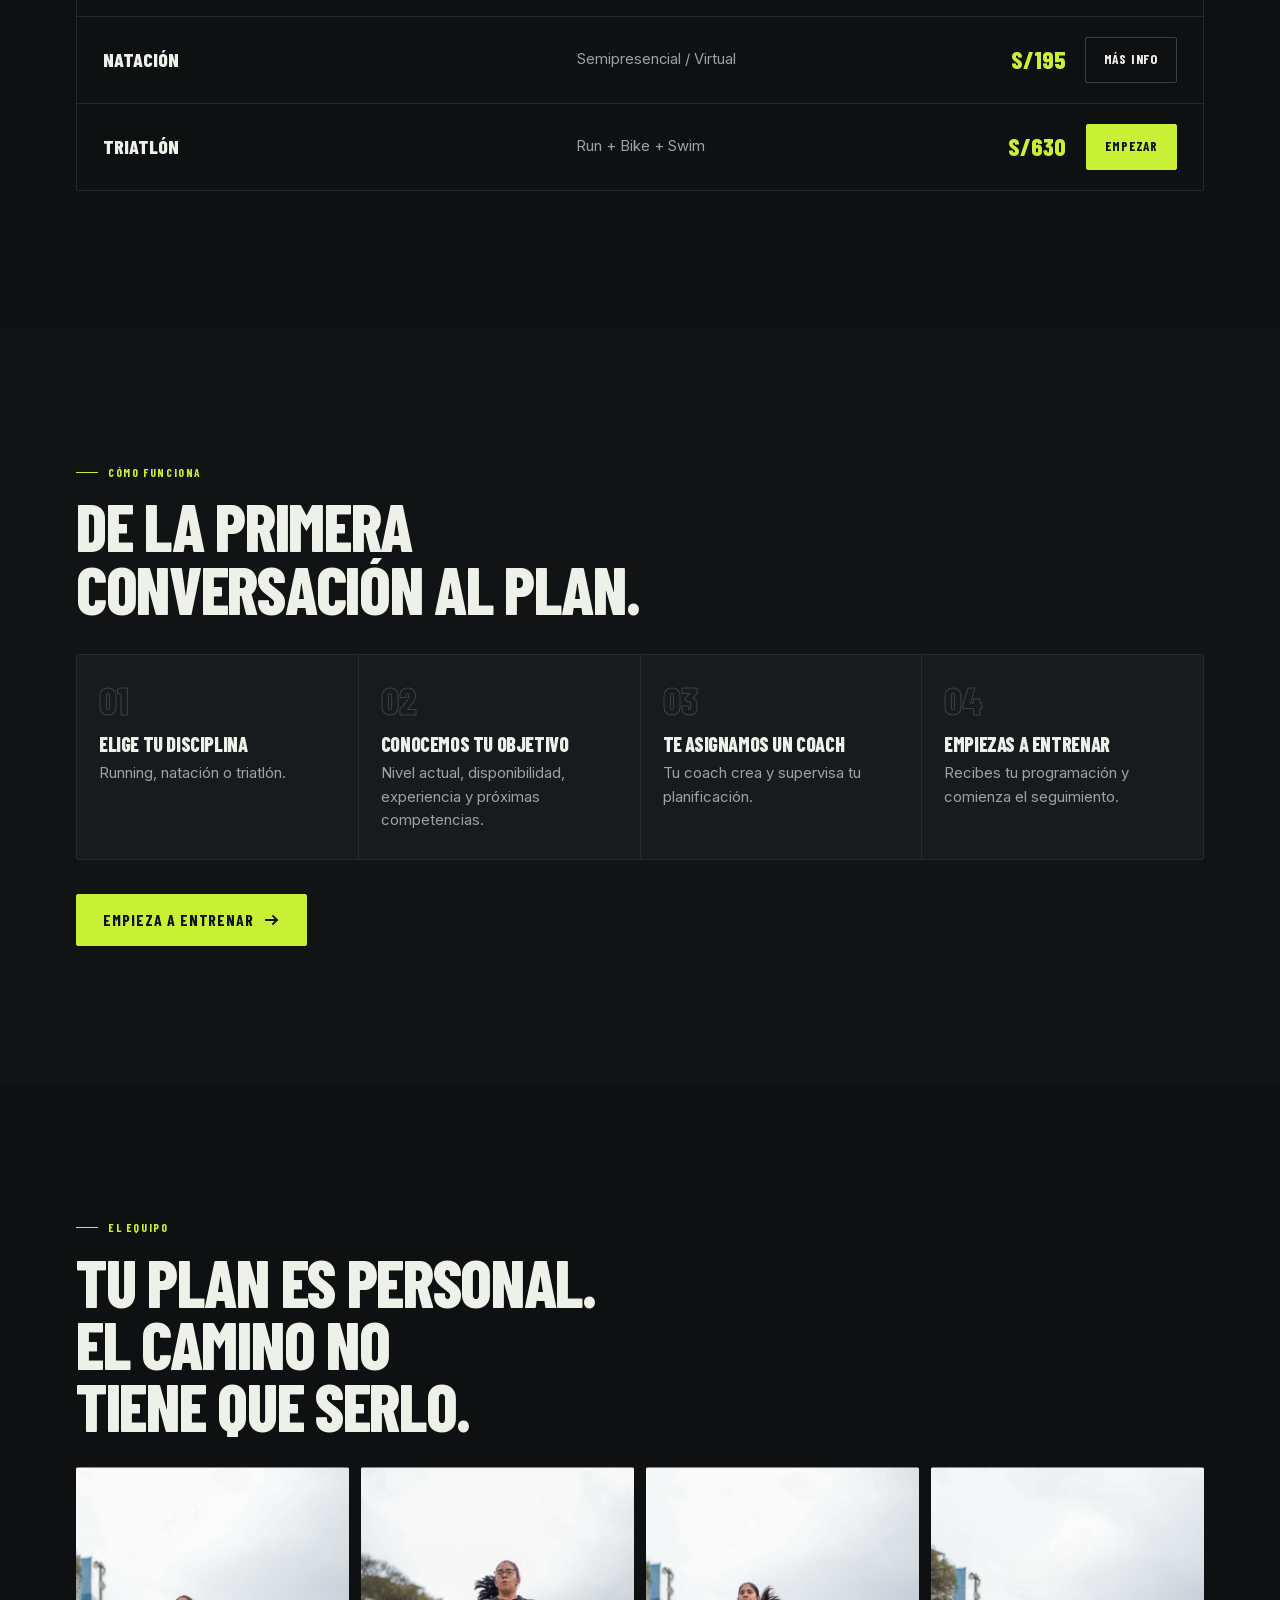
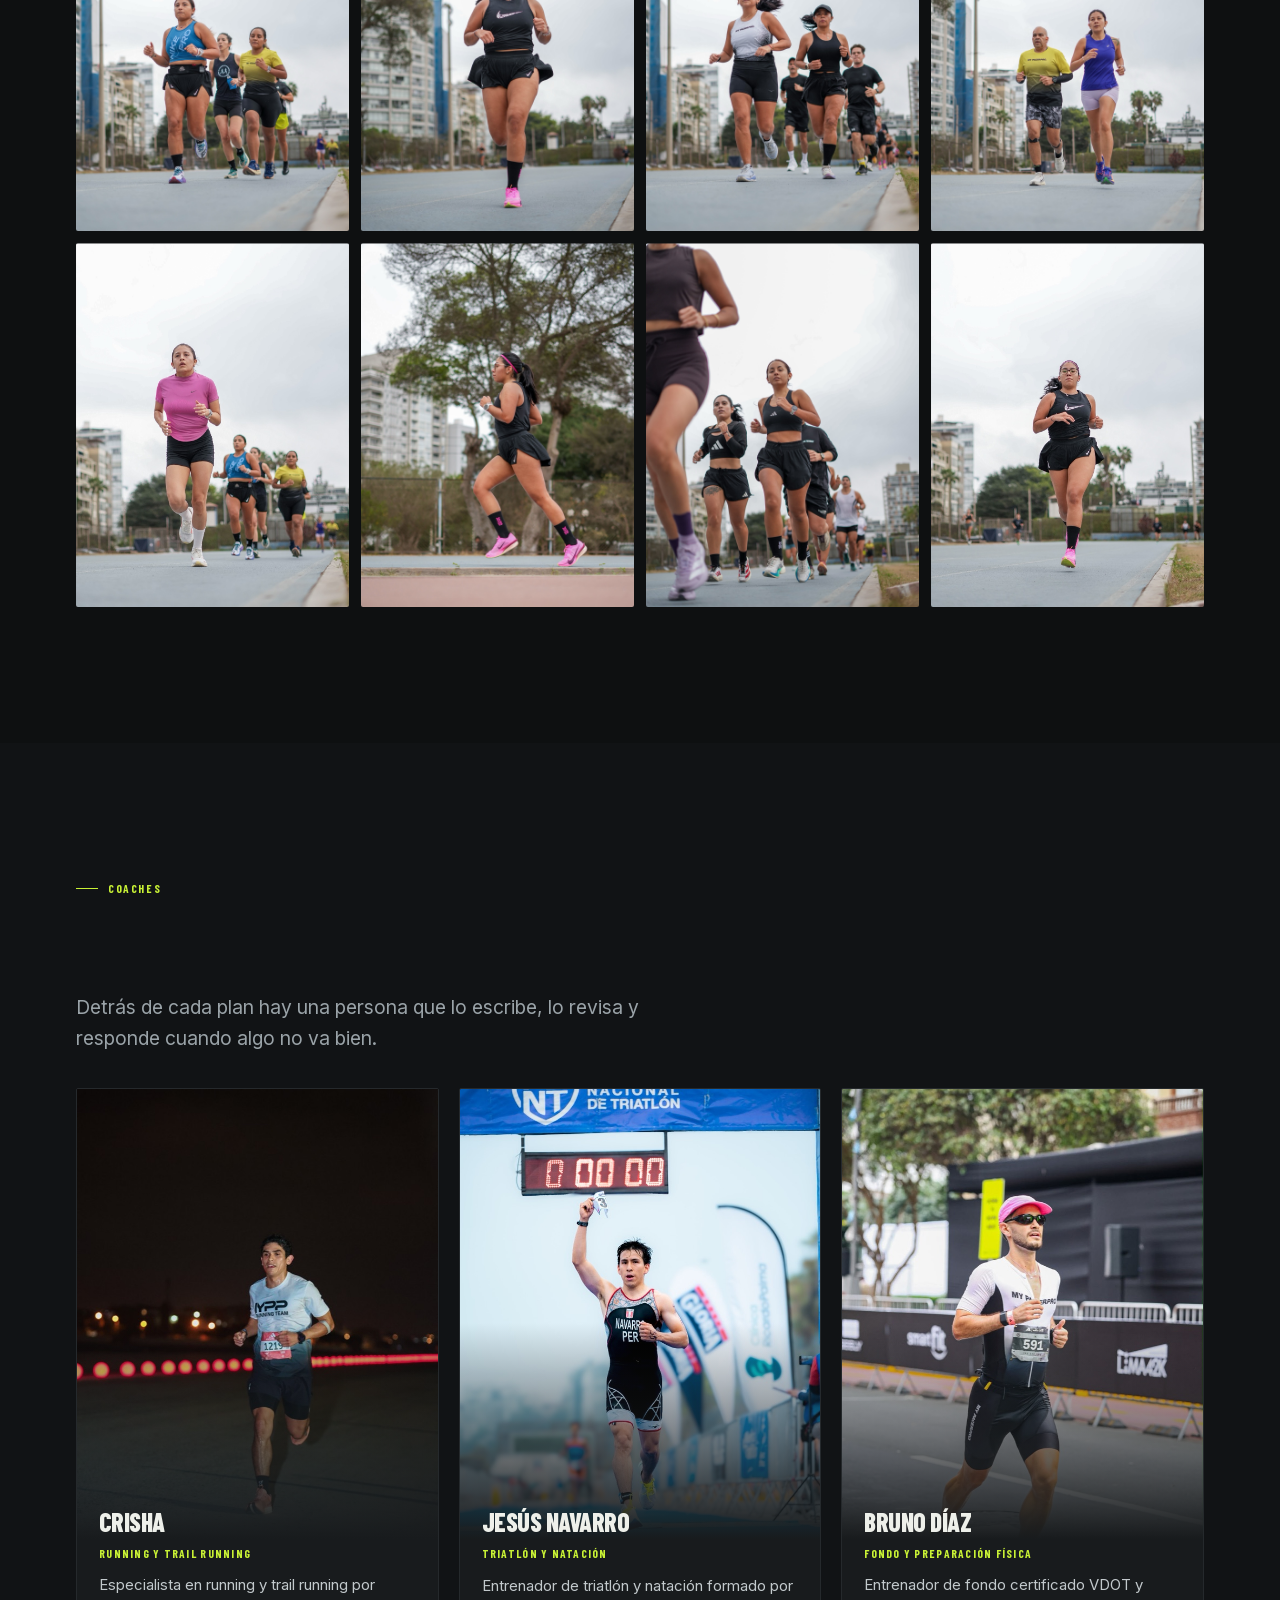
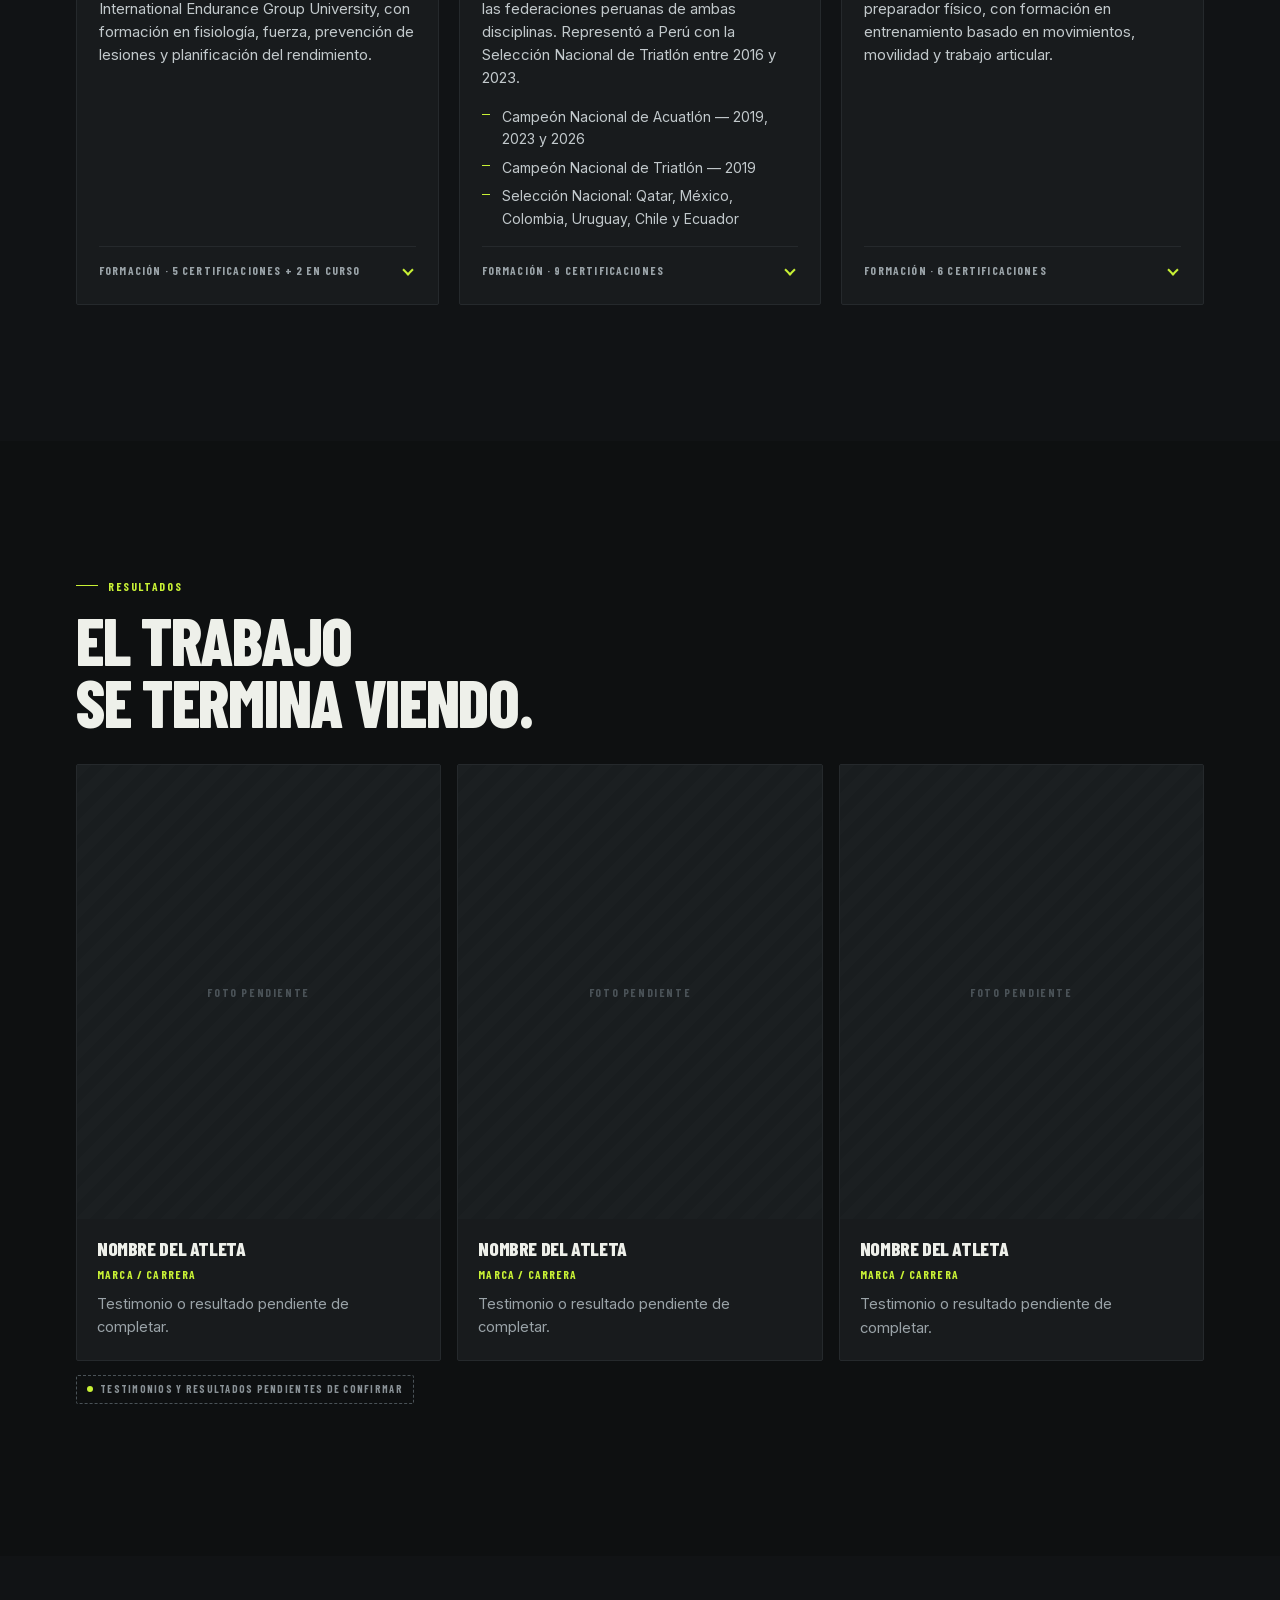
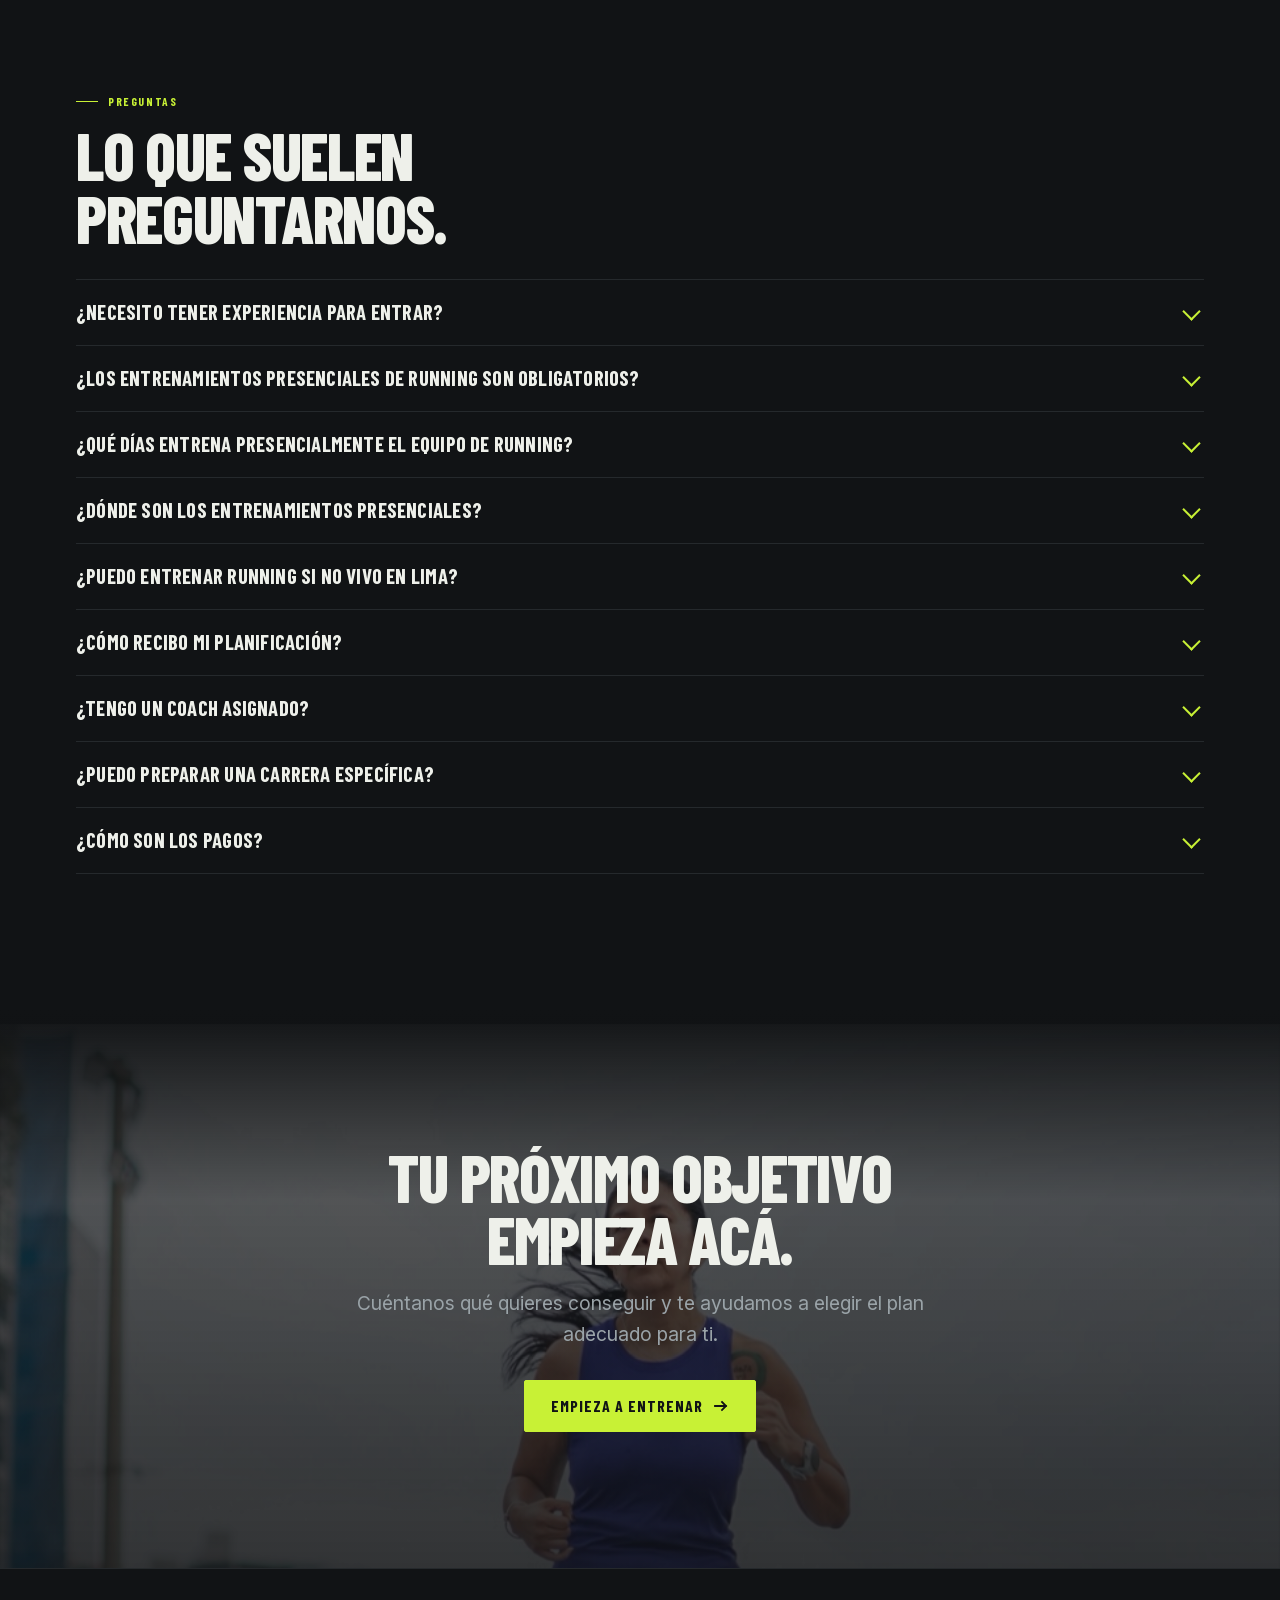
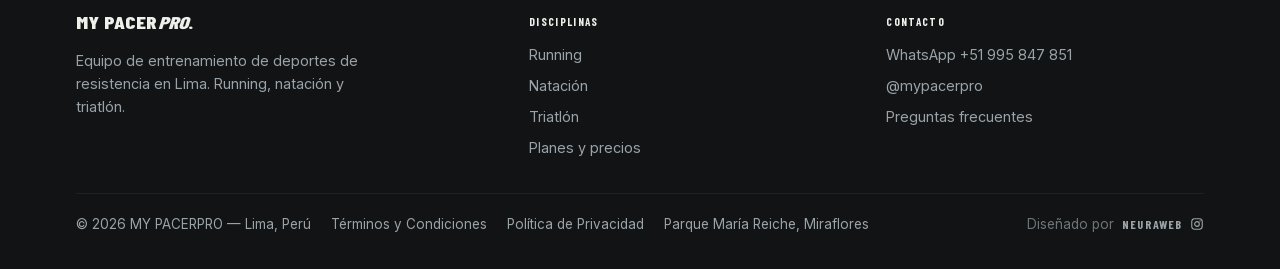
==== commit b8f841f8: "Asistente con orbe iridiscente Añade un asistente flotante inspirado en la esfera del video de refer" ====
--- a/index.html
+++ b/index.html
@@ -629,5 +629,45 @@
 </a>
 
 <script src="assets/app.js" defer></script>
+
+<!-- ============================ ASISTENTE ============================ -->
+<button class="orb" id="orb" aria-label="Abrir asistente de MY PACERPRO" aria-expanded="false" aria-controls="chat">
+  <span class="orb-sphere"><span class="orb-caustics"><span class="orb-l l1"></span><span class="orb-l l2"></span></span><span class="orb-band"></span><span class="orb-spec"></span></span>
+</button>
+
+<div class="chat-veil" id="chatVeil" hidden></div>
+
+<section class="chat" id="chat" role="dialog" aria-modal="true" aria-labelledby="chatTitle" hidden>
+  <header class="chat-head">
+    <span class="orb orb-mini" aria-hidden="true"><span class="orb-sphere"><span class="orb-caustics"><span class="orb-l l1"></span><span class="orb-l l2"></span></span><span class="orb-band"></span><span class="orb-spec"></span></span></span>
+    <div>
+      <h4 id="chatTitle">Asistente</h4>
+      <p class="sub"><span class="dot"></span> Responde al instante</p>
+    </div>
+    <button class="chat-close" id="chatClose" aria-label="Cerrar asistente">
+      <svg viewBox="0 0 16 16" fill="none" aria-hidden="true"><path d="M3 3l10 10M13 3L3 13" stroke="currentColor" stroke-width="1.8" stroke-linecap="round"/></svg>
+    </button>
+  </header>
+
+  <div class="chat-log" id="chatLog" role="log" aria-live="polite" aria-atomic="false"></div>
+  <div class="chips" id="chatChips"></div>
+
+  <footer class="chat-foot">
+    <form class="chat-form" id="chatForm" autocomplete="off">
+      <label class="sr" for="chatInput">Escribe tu pregunta</label>
+      <input id="chatInput" type="text" placeholder="Escribe tu pregunta…" maxlength="160">
+      <button class="chat-send" type="submit" aria-label="Enviar">
+        <svg viewBox="0 0 17 17" fill="none" aria-hidden="true"><path d="M2 8.5h12M10 4.5l4 4-4 4" stroke="currentColor" stroke-width="2" stroke-linecap="square"/></svg>
+      </button>
+    </form>
+    <a class="chat-wa" href="https://wa.me/51995847851?text=Hola%20MY%20PACERPRO%2C%20quiero%20empezar%20a%20entrenar." target="_blank" rel="noopener">
+      <svg viewBox="0 0 24 24" fill="currentColor" aria-hidden="true"><path d="M12.04 2c-5.46 0-9.9 4.44-9.9 9.9 0 1.75.46 3.45 1.32 4.95L2 22l5.3-1.38a9.87 9.87 0 0 0 4.74 1.21c5.46 0 9.9-4.44 9.9-9.9 0-2.65-1.03-5.14-2.9-7.01A9.82 9.82 0 0 0 12.04 2Zm0 18.15a8.2 8.2 0 0 1-4.19-1.15l-.3-.18-3.1.81.83-3.03-.2-.31a8.17 8.17 0 0 1-1.26-4.39c0-4.54 3.7-8.23 8.24-8.23 2.2 0 4.27.86 5.82 2.42a8.18 8.18 0 0 1 2.41 5.82c0 4.54-3.69 8.24-8.25 8.24Zm4.52-6.17c-.25-.12-1.47-.72-1.69-.81-.23-.08-.39-.12-.56.13-.16.24-.64.8-.78.97-.15.16-.29.18-.53.06-.25-.13-1.05-.39-1.99-1.23-.74-.66-1.23-1.47-1.38-1.72-.14-.25-.01-.38.11-.5.11-.11.25-.29.37-.43.13-.15.17-.25.25-.41.08-.17.04-.31-.02-.43-.06-.12-.56-1.34-.76-1.84-.2-.48-.41-.42-.56-.43h-.48c-.17 0-.43.06-.66.31-.22.25-.87.85-.87 2.07s.9 2.4 1.02 2.56c.12.17 1.75 2.67 4.25 3.75.59.25 1.06.4 1.42.52.6.19 1.14.16 1.57.1.48-.07 1.47-.6 1.68-1.18.21-.58.21-1.07.14-1.18-.06-.11-.22-.17-.47-.29Z"/></svg>
+      Hablar por WhatsApp
+    </a>
+  </footer>
+</section>
+
+<script src="assets/bot.js" defer></script>
+
 </body>
 </html>
--- a/assets/style.css
+++ b/assets/style.css
@@ -594,3 +594,141 @@
   .coach,.coach-ph img,.creds summary{transition:none}
   .creds[open] ul{animation:none}
 }
+
+/* ==========================================================================
+   ASISTENTE — orbe y panel de chat
+   El orbe se recrea en CSS, no con video: pesa cero y toma el lima de marca.
+   Núcleo oscuro y luz en el borde, que es lo que lo hace leer como burbuja.
+   ========================================================================== */
+.orb{position:fixed;right:16px;bottom:calc(78px + env(safe-area-inset-bottom));z-index:52;
+  width:60px;height:60px;border:0;padding:0;background:none;cursor:pointer;border-radius:50%;
+  display:grid;place-items:center;filter:drop-shadow(0 8px 26px rgba(200,241,53,.3));
+  transition:transform .3s var(--ease),opacity .3s var(--ease)}
+@media (min-width:1024px){.orb{right:28px;bottom:28px;width:64px;height:64px}}
+.orb[hidden]{display:none}
+
+.orb-sphere{position:relative;width:100%;height:100%;border-radius:50%;overflow:hidden;
+  background:radial-gradient(circle at 50% 46%,#03060a 0%,#04080c 38%,#071219 62%,#0a1a14 100%);
+  box-shadow:inset 0 0 0 1px rgba(242,255,196,.72),inset 0 0 14px 2px rgba(200,241,53,.3),
+             0 0 0 1px rgba(200,241,53,.14)}
+.orb-caustics{position:absolute;inset:0;border-radius:50%;
+  -webkit-mask-image:radial-gradient(circle at 50% 50%,transparent 30%,#000 58%,#000 86%,transparent 100%);
+          mask-image:radial-gradient(circle at 50% 50%,transparent 30%,#000 58%,#000 86%,transparent 100%)}
+.orb-l{position:absolute;inset:-30%;border-radius:50%;mix-blend-mode:screen}
+.orb-l.l1{background:conic-gradient(from 0deg,transparent 0%,#c8f135 10%,#f2ffc4 18%,transparent 30%,
+  #5fe6b4 46%,transparent 58%,#7ce8e0 70%,#c8f135 80%,transparent 92%);
+  filter:blur(3px);animation:orbSpin 6.5s linear infinite}
+.orb-l.l2{background:conic-gradient(from 210deg,transparent 0%,#7ce8e0 14%,transparent 28%,
+  #f2ffc4 44%,#c8f135 52%,transparent 66%,#5fe6b4 82%,transparent 96%);
+  filter:blur(5px);animation:orbSpin 10.5s linear infinite reverse;opacity:.85}
+.orb-band{position:absolute;inset:0;border-radius:50%;mix-blend-mode:screen;
+  background:linear-gradient(104deg,transparent 30%,rgba(242,255,196,.92) 48%,rgba(200,241,53,.5) 56%,transparent 70%);
+  filter:blur(2px);animation:orbSweep 8s ease-in-out infinite}
+.orb-spec{position:absolute;top:10%;left:19%;width:34%;height:24%;border-radius:50%;
+  background:radial-gradient(ellipse at 42% 40%,rgba(255,255,255,.95) 0%,rgba(255,255,255,.3) 46%,transparent 72%);
+  filter:blur(1px);animation:orbBreathe 5.5s ease-in-out infinite}
+.orb::after{content:"";position:absolute;inset:-7px;border-radius:50%;
+  border:1px solid rgba(200,241,53,.3);animation:orbPulse 3.2s ease-out infinite;pointer-events:none}
+@keyframes orbSpin{to{transform:rotate(360deg)}}
+@keyframes orbSweep{0%,100%{transform:rotate(-14deg) translateY(2%)}50%{transform:rotate(16deg) translateY(-3%)}}
+@keyframes orbBreathe{0%,100%{opacity:.95;transform:scale(1)}50%{opacity:.55;transform:scale(1.14)}}
+@keyframes orbPulse{0%{transform:scale(.92);opacity:.8}70%{transform:scale(1.24);opacity:0}100%{opacity:0}}
+.orb:hover .orb-l.l1{animation-duration:3s}
+.orb:hover .orb-l.l2{animation-duration:4.6s}
+
+/* --- panel --------------------------------------------------------------- */
+.chat{position:fixed;z-index:60;background:#15181A;border:1px solid var(--line);
+  display:flex;flex-direction:column;overflow:hidden;
+  inset:auto 0 0 0;height:86svh;border-radius:14px 14px 0 0;
+  transform:translateY(102%);transition:transform .42s var(--ease);
+  box-shadow:0 -18px 50px rgba(0,0,0,.6)}
+@media (min-width:1024px){
+  .chat{inset:auto 28px 28px auto;width:400px;height:min(620px,78vh);border-radius:12px;
+    transform:translateY(24px) scale(.97);opacity:0;
+    transition:transform .36s var(--ease),opacity .28s var(--ease)}
+}
+.chat.open{transform:none;opacity:1}
+.chat[hidden]{display:none}
+
+.chat-head{display:flex;align-items:center;gap:12px;padding:14px 16px;
+  border-bottom:1px solid var(--line);background:#101314;flex:none}
+.chat-head .orb-mini{width:34px;height:34px;flex:none;position:relative}
+.chat-head h4{font-family:var(--display);font-weight:800;text-transform:uppercase;
+  letter-spacing:.04em;font-size:1rem;margin:0;line-height:1}
+.chat-head .sub{font-size:.74rem;color:var(--muted);margin:3px 0 0;display:flex;align-items:center;gap:6px}
+.chat-head .dot{width:6px;height:6px;border-radius:50%;background:var(--lime);flex:none}
+.chat-close{margin-left:auto;width:34px;height:34px;display:grid;place-items:center;
+  border-radius:50%;color:var(--muted);transition:color .2s,background .2s}
+.chat-close:hover{color:var(--text);background:#1E2325}
+.chat-close svg{width:16px;height:16px}
+
+.chat-log{flex:1;overflow-y:auto;padding:18px 16px 8px;display:flex;flex-direction:column;gap:12px;
+  scroll-behavior:smooth;overscroll-behavior:contain}
+@media (prefers-reduced-motion:reduce){.chat-log{scroll-behavior:auto}}
+
+.msg{max-width:86%;font-size:.92rem;line-height:1.55;border-radius:12px;padding:11px 14px;
+  animation:msgIn .36s var(--ease) both}
+.msg.bot{align-self:flex-start;background:#1C2123;border:1px solid #242A2C;border-bottom-left-radius:3px}
+.msg.me{align-self:flex-end;background:var(--lime);color:#111315;font-weight:500;border-bottom-right-radius:3px}
+.msg p{margin:0 0 .6em}.msg p:last-child{margin:0}
+.msg b{color:var(--lime);font-weight:600}
+.msg.me b{color:#111315}
+.msg ul{margin:.5em 0 0;padding-left:1.05em}
+.msg li{margin-bottom:.3em}
+.msg a{color:var(--lime);text-underline-offset:.16em}
+.msg.me a{color:#111315}
+@keyframes msgIn{from{opacity:0;transform:translateY(8px)}to{opacity:1;transform:none}}
+
+/* el bot "escribiendo" */
+.typing{align-self:flex-start;display:flex;gap:4px;padding:13px 15px;background:#1C2123;
+  border:1px solid #242A2C;border-radius:12px;border-bottom-left-radius:3px}
+.typing i{width:6px;height:6px;border-radius:50%;background:var(--muted);
+  animation:blink 1.2s infinite ease-in-out}
+.typing i:nth-child(2){animation-delay:.18s}.typing i:nth-child(3){animation-delay:.36s}
+@keyframes blink{0%,80%,100%{opacity:.3;transform:translateY(0)}40%{opacity:1;transform:translateY(-3px)}}
+
+/* sugerencias */
+.chips{display:flex;flex-wrap:wrap;gap:7px;padding:4px 16px 12px;flex:none}
+.chips button{font-size:.8rem;padding:8px 13px;border:1px solid #2E3538;border-radius:20px;
+  color:#C2C9CC;background:#171B1D;transition:border-color .2s,color .2s,background .2s}
+.chips button:hover{border-color:var(--lime);color:var(--lime);background:#1A2016}
+
+/* entrada */
+.chat-foot{flex:none;border-top:1px solid var(--line);padding:12px 14px calc(12px + env(safe-area-inset-bottom));
+  background:#101314}
+.chat-form{display:flex;gap:8px;align-items:center}
+.chat-form input{flex:1;min-width:0;background:#1C2123;border:1px solid #2A3033;color:var(--text);
+  border-radius:22px;padding:12px 16px;font:inherit;font-size:.92rem;outline:none;
+  transition:border-color .2s}
+.chat-form input:focus{border-color:var(--lime)}
+.chat-form input::placeholder{color:#6E7579}
+.chat-send{width:42px;height:42px;flex:none;border-radius:50%;background:var(--lime);color:#111315;
+  display:grid;place-items:center;transition:background .2s,transform .2s}
+.chat-send:hover{background:#DCF56A}
+.chat-send:active{transform:scale(.94)}
+.chat-send svg{width:17px;height:17px}
+.chat-wa{display:flex;align-items:center;justify-content:center;gap:8px;margin-top:10px;
+  font-family:var(--display);font-weight:700;text-transform:uppercase;letter-spacing:.07em;
+  font-size:.76rem;color:var(--muted);text-decoration:none;padding:9px;border:1px solid #242A2C;
+  border-radius:4px;transition:color .22s,border-color .22s}
+.chat-wa:hover{color:var(--lime);border-color:#3D4A1B}
+.chat-wa svg{width:15px;height:15px}
+
+/* velo en móvil */
+.chat-veil{position:fixed;inset:0;z-index:59;background:rgba(8,10,11,.66);
+  backdrop-filter:blur(3px);opacity:0;transition:opacity .34s var(--ease)}
+.chat-veil.show{opacity:1}
+.chat-veil[hidden]{display:none}
+@media (min-width:1024px){.chat-veil{display:none}}
+
+@media (prefers-reduced-motion:reduce){
+  .orb-l,.orb-band,.orb-spec,.orb::after,.typing i{animation:none!important}
+  .chat,.msg,.chat-veil{transition:none;animation:none}
+}
+
+/* El orbe de la cabecera reutiliza la clase .orb, pero ahí no debe llevar
+   posición fija, halo ni sombra: solo la esfera. Sin esto el ::after del halo
+   se ancla al panel y dibuja un círculo enorme encima del chat. */
+.chat-head .orb-mini{position:static!important;width:34px;height:34px;
+  filter:none;transition:none}
+.chat-head .orb-mini::after{display:none}
